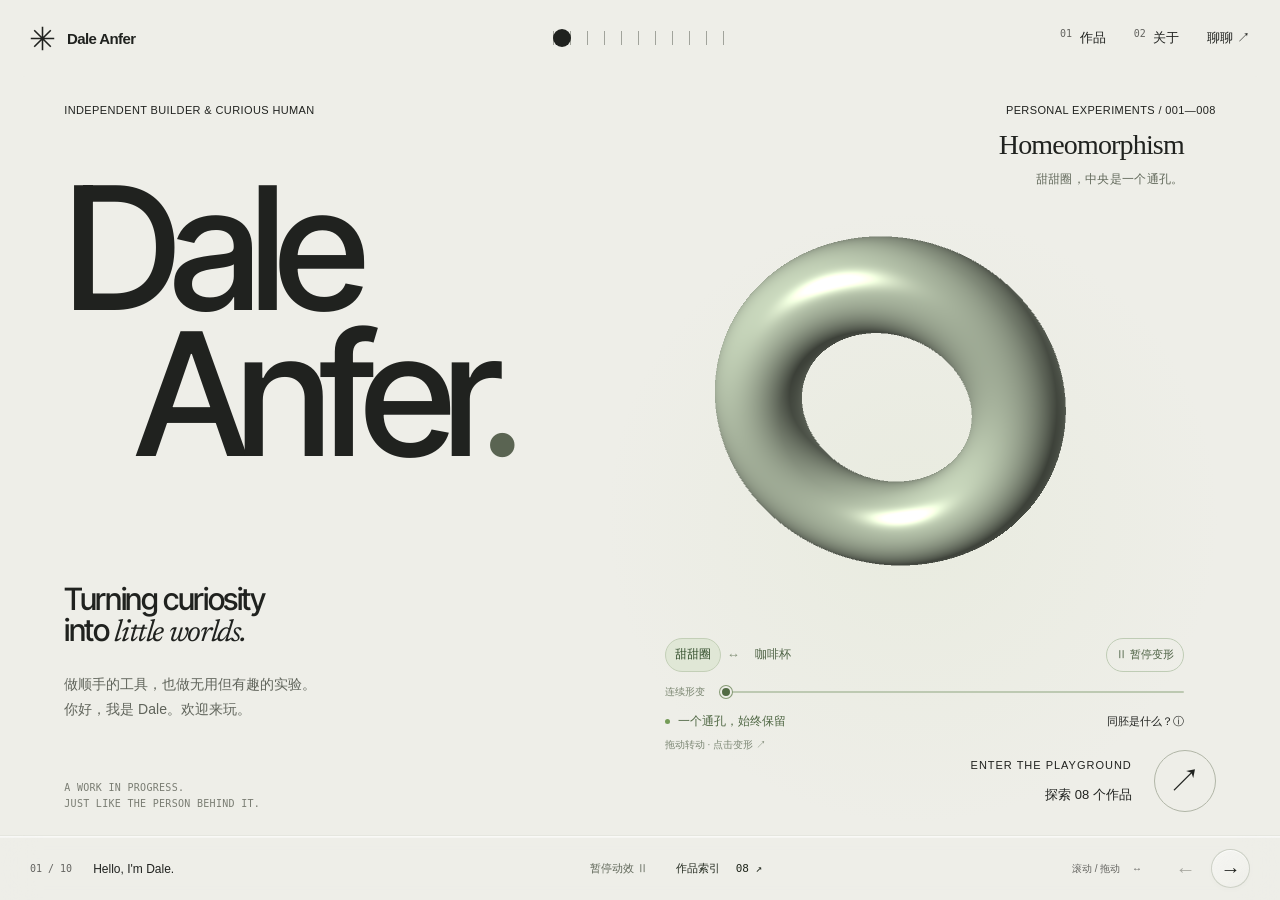
==== index.html @ f5647edd "Animate four suspended sheets with pinned local paper bending while keeping the architecture still" ====
<!doctype html>
<html lang="zh-CN">
<head>
  <meta charset="utf-8">
  <meta name="viewport" content="width=device-width,initial-scale=1">
  <meta name="theme-color" content="#eaeae8">
  <meta name="description" content="Dale Anfer 的个人实验场。体验 SlideFetch、Soda Lab、FaceDrop 和近场 Nearstage，也看看正在构建的阅读工具。">
  <title>Dale Anfer — An independent playground.</title>
  <script data-poster-priority>{const posters={"products":{"href":"assets/art/slidefetch-art-1280-v1.webp","mobile":"assets/art/slidefetch-art-640-v1.webp","srcset":"assets/art/slidefetch-art-640-v1.webp 640w, assets/art/slidefetch-art-1280-v1.webp 1280w"},"soda":{"href":"assets/art/soda-art-1280-v1.webp","mobile":"assets/art/soda-art-640-v1.webp","srcset":"assets/art/soda-art-640-v1.webp 640w, assets/art/soda-art-1280-v1.webp 1280w"},"facedrop":{"href":"assets/art/facedrop-art-1280-v1.webp","mobile":"assets/art/facedrop-art-640-v1.webp","srcset":"assets/art/facedrop-art-640-v1.webp 640w, assets/art/facedrop-art-1280-v1.webp 1280w"},"nearstage":{"href":"assets/art/nearstage-art-1280-v1.webp","mobile":"assets/art/nearstage-art-640-v1.webp","srcset":"assets/art/nearstage-art-640-v1.webp 640w, assets/art/nearstage-art-1280-v1.webp 1280w"},"rubik":{"href":"assets/art/rubik-art-1280-v1.webp","mobile":"assets/art/rubik-art-640-v1.webp","srcset":"assets/art/rubik-art-640-v1.webp 640w, assets/art/rubik-art-1280-v1.webp 1280w"},"quant":{"href":"assets/art/quant-art-1280-v1.webp","mobile":"assets/art/quant-art-640-v1.webp","srcset":"assets/art/quant-art-640-v1.webp 640w, assets/art/quant-art-1280-v1.webp 1280w"},"film":{"href":"assets/art/film-art-1280-v1.webp","mobile":"assets/art/film-art-640-v1.webp","srcset":"assets/art/film-art-640-v1.webp 640w, assets/art/film-art-1280-v1.webp 1280w"},"margin":{"href":"assets/art/margin-art-1280-v1.webp","mobile":"assets/art/margin-art-640-v1.webp","srcset":"assets/art/margin-art-640-v1.webp 640w, assets/art/margin-art-1280-v1.webp 1280w"}};const selected=posters[location.hash.slice(1)];if(selected){const small=matchMedia("(max-width:800px)").matches;const link=document.createElement("link");link.rel="preload";link.as="image";link.href=small?selected.mobile:selected.href;if(!small&&selected.srcset){link.imageSrcset=selected.srcset;link.imageSizes="calc(100vw - 100px)";}link.fetchPriority="high";document.head.append(link);}}</script>
  <link rel="icon" type="image/svg+xml" href="assets/exhibit-mark.svg">
  <link rel="preload" href="assets/inter-tight-medium-ui.woff2" as="font" type="font/woff2" crossorigin>
  <style data-site-styles>@font-face{font-family:Inter Tight;font-style:normal;font-weight:500;font-display:swap;src:url(assets/inter-tight-medium-ui.woff2)format(woff2)}:root{--buncss-light:initial;--buncss-dark: ;color-scheme:light;--canvas:#e8e8e6;--ink:#151515;--muted:#646460;--yellow:#faff00;--line:#d1d1ce;--font:Arial,Helvetica,"Microsoft YaHei",sans-serif}*,*:before,*:after{box-sizing:border-box}html{scroll-behavior:smooth}body{color:var(--ink);background:var(--canvas);font-family:var(--font);-webkit-font-smoothing:antialiased;margin:0}button,input,select,textarea{font:inherit}button,summary,select{cursor:pointer}button,a,input,textarea,select{-webkit-tap-highlight-color:transparent}button,a{color:inherit}a{text-decoration:none;text-underline-offset:5px}button{border-radius:0}button:disabled{cursor:default}img,svg{display:block;max-width:100%}[hidden]{display:none!important}::selection{color:var(--ink);background:var(--yellow)}:focus-visible{outline:2px solid #6658bb;outline-offset:5px}.sr-only{position:absolute;overflow:hidden;clip-path:inset(50%);white-space:nowrap;width:1px;height:1px;margin:-1px;padding:0}.skip-link{position:fixed;z-index:20;background:var(--yellow);padding:14px;top:-80px;left:20px}.skip-link:focus{top:15px}.exhibit-header{display:grid;grid-template-columns:1fr auto 1fr;align-items: center;gap:30px;height:92px;padding-inline-start:35px;padding-inline-end:35px}.exhibit-identity{display:inline-flex;letter-spacing:-.045em;align-items: center;gap:12px;font-size:15px;font-weight:600}.exhibit-identity svg{transition:transform .25s}.exhibit-identity:hover svg{transform:rotate(45deg)}.header-note{color:var(--muted);margin-left:auto;margin-right:80px;font-size:10px;line-height:1.45}.exhibit-header nav{display:flex;justify-self:end;align-items: center;gap:31px;font-size:11px}.exhibit-header nav a{padding-block-start:10px;padding-block-end:10px}.exhibit-header nav a:hover,.exhibit-header nav a[aria-current]{text-decoration:underline}.exhibit-header nav a>span{color:var(--muted);vertical-align:super;margin-right:4px;font:8px ui-monospace,Consolas,monospace}.gallery{position:relative;display:flex;overflow-x:auto;overflow-y:hidden;scroll-snap-type:none;scrollbar-width:none;overscroll-behavior-x:contain;outline-offset:-5px;align-items:stretch;gap:36px;height:calc(100svh - 164px);min-height:570px;padding:16px 7vw 22px}.gallery::-webkit-scrollbar{display:none}.gallery:not([data-ready=true]){scrollbar-width:thin}.gallery:not([data-ready=true])::-webkit-scrollbar{display:block;height:4px}.gallery::-webkit-scrollbar-thumb{background:#a3a39e}.gallery.is-dragging{cursor:grabbing;scroll-snap-type:none;user-select:none}.exhibit-panel{position:relative;display:grid;grid-template-rows:auto minmax(0,1fr)auto;overflow:hidden;scroll-snap-align:center;flex:0 0 min(78vw,1120px);gap:20px;padding:28px 38px 33px}.panel-index{position:relative;z-index:2;display:flex;letter-spacing:.075em;justify-content:space-between;align-items: center;gap:25px;font-size:9px;line-height:1.5}.panel-index>span:last-child{text-align:right}.cover-panel{display:flex;background:#fff;flex-direction:column;flex-basis:86vw;justify-content:space-between;padding:30px 50px 34px}.cover-orb{position:absolute;aspect-ratio:1;background:var(--yellow);transform:translate(var(--orb-x,0px),calc(-50% + var(--orb-y,0px)))scale(var(--orb-scale,1));pointer-events:none;border-radius:50%;width:min(60vw,100svh - 155px);min-width:420px;transition:transform .55s cubic-bezier(.2,.8,.2,1);top:50%;right:-2%}.orb-crosshair{position:absolute;opacity:.7;width:22px;height:22px;top:50%;left:50%}.orb-crosshair:before,.orb-crosshair:after{content:"";position:absolute;background:#171717}.orb-crosshair:before{width:22px;height:1px;top:10px;left:0}.orb-crosshair:after{width:1px;height:22px;top:0;left:10px}.cover-panel h1{position:relative;z-index:1;font-family:"Inter Tight",var(--font);letter-spacing:-.057em;width:100%;margin:19px 0;font-size:clamp(64px,min(7.35vw,25svh - 92.5px),118px);font-weight:500;line-height:.99}.cover-panel h1>span{display:block}.cover-panel h1>span:nth-child(2),.cover-panel h1>span:nth-child(4){padding-left:4.2vw}.cover-panel h1>span:nth-child(3){padding-left:8.4vw}.cover-panel h1 a{text-decoration:none}.cover-panel h1 a:hover{text-decoration:underline;text-decoration-thickness:.035em;text-underline-offset:.09em}.cover-bottom{position:relative;z-index:2;display:flex;justify-content:space-between;align-items: end;gap:30px}.cover-bottom>p{margin:0;font-size:12px;line-height:1.8}.cover-explore{display:inline-flex;text-align:left;background:0 0;border:0;align-items: center;gap:29px;padding:8px 0;font-size:12px}.cover-explore>span:last-child{transition:transform .2s;font-size:41px;font-weight:400}.cover-explore:hover>span:last-child{transform:translate(4px,-4px)}.cover-explore .cover-explore-label{letter-spacing:.09em;font-size:8px;line-height:1.9}.cover-explore-label b{letter-spacing:0;font-size:10px;font-weight:400}.orb-caption{position:absolute;z-index:2;letter-spacing:.1em;font-size:7px;line-height:1.6;bottom:122px;right:7%}.live-work-panel{gap:22px}.slidefetch-panel{color:#183249;background:#d8e5f3}.soda-panel{color:#203b43;background:#c9dfe2}.facedrop-panel{color:#2d361b;background:#e1e9bf}.nijo-panel{color:#334334;background:#dce1d5}.hogwarts-panel{color:#ece9de;background:#263c38}.work-status{display:inline-flex;align-items: center;gap:7px}.work-status:before{content:"";background:currentColor;border-radius:50%;width:4px;height:4px}.work-preview{display:grid;grid-template-rows:26px minmax(0,1fr);overflow:hidden;background:#fff;border:1px solid #23334026;place-self: center;width:94%;height:min(43svh,430px);min-height:0;max-height:100%;transition:transform .3s,box-shadow .3s;transform:rotate(-.7deg);box-shadow:0 18px 40px #15262d18}.work-preview:hover{transform:translateY(-4px)rotate(0);box-shadow:0 25px 50px #15262d24}.work-preview:focus-visible{transform:translateY(-4px)rotate(0);box-shadow:0 25px 50px #15262d24}.work-preview img{display:block;object-fit:cover;object-position:center;width:100%;height:100%;min-height:0}.preview-chrome{display:flex;color:#647077;background:#f8f9f7;border-bottom:1px solid #dfe3e4;align-items: center;gap:11px;padding-inline-start:13px;padding-inline-end:13px;font:7px ui-monospace,Consolas,monospace}.preview-chrome>i{background:#b9c1c3;border-radius:50%;width:4px;height:4px;margin-right:10px;box-shadow:7px 0 #b9c1c3,14px 0 #b9c1c3}.preview-chrome>span:last-child{margin-left:auto;font-size:13px}.slidefetch-panel .work-preview img{object-position:top}.soda-panel .work-preview{background:#050b11;transform:rotate(.8deg)}.facedrop-panel .work-preview{background:#0c0d14;transform:rotate(-1deg)}.nijo-panel .work-preview,.hogwarts-panel .work-preview{width:100%;transform:none}.hogwarts-panel .preview-chrome{color:#c6c9bb;background:#1c2c28;border-color:#50635a}.hogwarts-panel .panel-link{color:#e8d5a3}.soda-panel .work-preview:hover,.facedrop-panel .work-preview:hover{transform:translateY(-4px)}.work-kicker{display:block;letter-spacing:.1em;opacity:.75;margin-bottom:13px;font-size:7px}.live-work-panel .product-panel-bottom h2>span{font:10px/1.5 var(--font);letter-spacing:0;vertical-align:middle;margin:10px 0 0 15px}.margin-panel{background:#f2f0e7}.product-panel-bottom{position:relative;z-index:1;display:flex;justify-content:space-between;align-items: end;gap:30px}.product-panel-bottom h2{font-family:"Inter Tight",var(--font);letter-spacing:-.06em;margin:0;font-size:clamp(45px,4.5vw,72px);font-weight:500;line-height:.93}.product-panel-bottom h2>span{display:inline-block;vertical-align:top;margin:0 0 0 8px;font-size:15px}.product-panel-bottom p{margin:14px 0 0;font-size:12px;line-height:1.8}.panel-link{display:inline-flex;white-space:nowrap;background:0 0;border:0;border-bottom:1px solid;justify-content:space-between;align-items: center;gap:24px;padding:11px 0;font-size:11px}.panel-link>span{font-size:24px;line-height:.7}.panel-link:hover>span{transform:translate(2px,-2px)}.reader-concept{background:#fffefa;border:1px solid #c8c8ba;border-radius:2px;place-self: center;width:91%;max-height:100%;transform:rotate(-1.3deg);box-shadow:0 15px 32px #77745d12}.reader-top{display:flex;color:#737269;border-bottom:1px solid #e5e3d8;align-items: center;gap:14px;padding:11px 19px;font-size:8px}.reader-logo{color:#343c2c;letter-spacing:-.1em;font:25px/1 Georgia,serif}.concept-label{opacity:.8;margin-left:auto;font-size:8px}.reader-pages{display:grid;grid-template-columns:1.5fr 1fr}.reader-paper{border-right:1px solid #e5e3d8;min-width:0;padding:clamp(18px,2.1vw,34px)}.reader-chapter{color:#828275;letter-spacing:.1em;font-size:7px}.reader-paper h3{color:#3c4134;letter-spacing:-.04em;margin:19px 0;font-family:Georgia,SimSun,serif;font-size:clamp(22px,2.7vw,39px);font-weight:400;line-height:1.35}.reader-paper p{max-width:300px;margin:0;font-size:12px;line-height:2}.reader-paper mark{color:inherit;background:0 0;transition:background .3s}.is-highlighted .reader-paper mark{background:#f0e876}.paper-lines{display:grid;gap:7px;max-width:270px;margin-top:14px}.paper-lines i{background:#e7e5da;height:1px}.paper-lines i:last-child{width:73%}.annotation-button{display:flex;color:#585f46;background:0 0;border:0;align-items: center;gap:20px;margin-top:15px;padding:7px 0 0;font-size:9px}.annotation-button span{font-size:15px}.reader-annotation{display:flex;color:#71754f;flex-direction:column;justify-content:center;align-items: start;padding:25px}.annotation-number{font:14px Georgia,serif}.reader-annotation p{letter-spacing:-.05em;margin:20px 0;font-size:clamp(16px,1.9vw,24px);line-height:1.6}.reader-annotation strong{color:#35412d;font-weight:400}.annotation-line{background:#a8b087;width:40px;height:1px;margin-bottom:15px;transition:width .25s}.is-highlighted .annotation-line{width:90px}.annotation-source{letter-spacing:.08em;font-size:6px}.portfolio-panel{background:#b7c4ee}.portfolio-concept{--demo-accent:#8da9f4;position:relative;place-self: center;width:78%;max-height:100%;padding-top:25px}.portfolio-toolbar{position:absolute;z-index:2;display:flex;color:#36425e;letter-spacing:.1em;justify-content:space-between;align-items: center;gap:15px;font-size:7px;top:0;left:0;right:0}.theme-choices{display:flex;align-items: center;gap:8px;padding-bottom:4px}.theme-swatch{outline-offset:3px;border:1px solid #0003;border-radius:50%;width:15px;height:15px;padding:0}.theme-swatch[aria-pressed=true]{outline:1px solid #29334b}.blue-swatch{background:#7f9aff}.coral-swatch{background:#ee947d}.yellow-swatch{background:#eff56b}.portfolio-sheet{position:relative;overflow:hidden;background:#fafaf7;min-height:290px;padding:24px 30px;transform:rotate(2deg);box-shadow:0 22px 45px #354d8930}.portfolio-sheet-top{position:relative;z-index:2;display:flex;justify-content:space-between;gap:20px;font-size:8px}.portfolio-sheet-top>span:last-child{font-size:18px}.portfolio-sheet h3{position:relative;z-index:1;font-family:"Inter Tight",var(--font);letter-spacing:-.055em;margin:51px 0 24px;font-size:clamp(40px,4.7vw,69px);font-weight:500;line-height:.95}.portfolio-sheet-caption{position:relative;z-index:1;letter-spacing:.13em;font-size:6px}.portfolio-shape{position:absolute;display:grid;grid-template-columns:1fr 1fr;width:62%;height:100%;top:0;right:-14%;transform:rotate(-12deg)}.portfolio-shape span{background:var(--demo-accent);transition:background .25s}.portfolio-shape span:first-child{border-radius:50% 50% 0}.portfolio-shape span:nth-child(2){border-radius:50% 50% 50% 0}.portfolio-shape span:nth-child(3){border-radius:50% 0 50% 50%}.portfolio-shape span:nth-child(4){border-radius:0 50% 50%}.portfolio-demo-caption{display:flex;color:#36425e;justify-content:space-between;margin:17px 0 0;font-size:9px}.frame-panel{color:#f5f5ef;background:#1c1e20}.frame-panel .panel-index{color:#c6c7c3}.frame-concept{place-self: center;width:89%}.frame-screen{position:relative;overflow:hidden;background:#434993;border-radius:3px;height:clamp(180px,25svh,320px)}.frame-geometry{position:absolute;overflow:hidden;inset:0}.frame-geometry div{position:absolute;aspect-ratio:1;transform:translateX(var(--frame-shift,0%));background:#effb7b;border-radius:50%;width:65%;transition:transform .12s linear;top:-36%;left:6%}.frame-geometry span{position:absolute;aspect-ratio:1;border:40px solid #98b9f0;border-radius:50%;width:45%;top:30%;right:4%}.frame-geometry i{position:absolute;background:#c9d4fb;width:100%;height:2px;top:57%;left:0;transform:rotate(-25deg)}.frame-screen-label{position:absolute;color:#fff;letter-spacing:.1em;text-shadow:0 1px 4px #222;font-size:7px;bottom:17px;left:18px}.frame-count{position:absolute;color:#fff;background:#161a27;padding:4px 6px;font:10px ui-monospace,Consolas,monospace;bottom:14px;right:16px}.frame-screen .concept-label{position:absolute;color:#fff;background:#161a27;padding:3px 5px;top:13px;right:16px}.frame-timeline{position:relative;margin-top:12px}.frame-thumbnails{display:grid;grid-template-columns:repeat(8,1fr);background:#333637;border-radius:3px;gap:3px;height:38px;padding:4px}.frame-thumbnails i{background:linear-gradient(135deg,#9aa6d6,#5e6497)}.frame-thumbnails i:nth-child(3n){background:linear-gradient(135deg,#d5e4a0,#717c50)}.frame-thumbnails i:nth-child(2n){background:linear-gradient(135deg,#e1a08a,#967066)}.frame-scrubber{position:absolute;display:flex;align-items: center;inset:-5px 3px}.frame-scrubber input{appearance:none;-webkit-appearance:none;cursor:ew-resize;background:0 0;width:100%;height:52px;margin:0}.frame-scrubber input::-webkit-slider-thumb{background:var(--yellow);appearance:none;-webkit-appearance:none;border:1px solid #eee;border-radius:0;width:4px;height:48px}.frame-scrubber input::-moz-range-thumb{background:var(--yellow);border:1px solid #eee;border-radius:0;width:3px;height:48px}.frame-evidence{display:flex;align-items: center;gap:16px;margin-top:16px}.frame-evidence>span:first-child{color:#c4ce9c;white-space:nowrap;font-size:8px}.frame-evidence b{font-weight:400}.frame-evidence p{color:#dadcda;margin:0;font-size:10px;line-height:1.7}.frame-evidence .frame-hint{color:#a7aca6;white-space:nowrap;margin-left:auto;font-size:8px}.notes-panel{background:var(--yellow);flex-basis:min(74vw,1030px);gap:18px}.notes-panel>h2{font-family:"Inter Tight",var(--font);letter-spacing:-.06em;align-self: center;margin:0;font-size:clamp(60px,7.5vw,110px);font-weight:500;line-height:.9}.notes-panel>h2>span{margin-left:40px;font-size:.8em}.exhibit-notes{border-top:1px solid #17171766}.exhibit-notes>a{display:grid;grid-template-columns:28px 1fr 22px;border-bottom:1px solid #17171744;align-items: center;gap:20px;padding-block-start:17px;padding-block-end:17px}.exhibit-notes>a>span{font:9px ui-monospace,Consolas,monospace}.exhibit-notes h3{margin:0;font-size:13px;font-weight:400;line-height:1.7}.exhibit-notes p{color:#47491f;margin:5px 0 0;font-size:9px}.exhibit-notes b{transition:transform .2s;font-size:22px;font-weight:400}.exhibit-notes a:hover b{transform:translate(3px,-3px)}.exhibit-notes a:hover h3{text-decoration:underline;text-underline-offset:4px}.about-panel{color:#f3f3ef;background:#141414;flex-basis:min(78vw,1100px)}.about-panel .panel-index{color:#b9b9b4}.about-panel h2{font-family:"Inter Tight",var(--font);letter-spacing:-.055em;align-self: center;margin:10px 0;font-size:clamp(58px,6.8vw,100px);font-weight:500;line-height:.96}.about-panel h2>span{color:var(--yellow)}.about-panel-bottom{display:grid;grid-template-columns:minmax(0,1fr)auto;align-items: end;gap:40px}.about-panel-bottom p{color:#c5c5c0;max-width:430px;margin:0;font-size:12px;line-height:1.9}.about-contact{display:flex;color:var(--yellow);letter-spacing:-.03em;align-items: center;gap:35px;font-size:22px}.about-contact>span{font-size:43px}.about-links{display:flex;color:#b9b9b4;flex-wrap:wrap;align-items: center;gap:21px;margin-top:5px;padding-top:6px;font-size:9px}.about-links>span:last-child{margin-left:auto}.about-links a:hover{color:var(--yellow)}.exhibit-controls{display:flex;justify-content:space-between;align-items: center;gap:35px;height:72px;padding-inline-start:35px;padding-inline-end:35px}.controls-caption{color:var(--muted);letter-spacing:.08em;font-size:7px}.gallery-position{display:flex;align-items: center;gap:21px;min-width:275px;font-size:10px}#gallery-count{color:var(--muted);min-width:42px;font:9px ui-monospace,Consolas,monospace}.gallery-map{width:min(16vw,220px)}.gallery-map input{display:block;appearance:none;-webkit-appearance:none;cursor:pointer;background:repeating-linear-gradient(90deg,#9b9b94 0 1px,#0000 1px 8px);width:100%;height:17px;margin:0}.gallery-map input::-webkit-slider-thumb{appearance:none;-webkit-appearance:none;background:var(--canvas);border:1px solid #111;border-radius:0;width:22px;height:21px}.gallery-map input::-moz-range-thumb{background:var(--canvas);border:1px solid #111;border-radius:0;width:20px;height:19px}.gallery-actions{display:flex;align-items: center;gap:6px}.gallery-hint{color:var(--muted);margin-right:27px;font-size:9px}.gallery-hint span{margin-left:9px}.gallery-actions button{background:0 0;border:1px solid #0000;width:35px;height:35px;padding:0;font-size:21px;line-height:1}.gallery-actions button:hover:not(:disabled){background:#f5f5f0;border-color:#c8c8c1}.gallery-actions button:disabled{color:#a7a7a0}.no-script-note{padding:0 32px 20px;font-size:12px}dialog{color:var(--ink);background:#f5f5f0;border:0;width:min(540px,100% - 36px);max-height:calc(100dvh - 40px);padding:45px 36px 34px;box-shadow:0 30px 100px #0002}dialog::backdrop{backdrop-filter:blur(5px);background:#25252570}.dialog-close,.contact-close{position:absolute;color:#555;background:0 0;border:0;width:35px;height:35px;font-size:25px;top:11px;right:13px}.dialog-eyebrow{letter-spacing:.12em;font-size:9px}dialog h2{letter-spacing:-.065em;overflow-wrap:anywhere;margin:22px 0 15px;font-size:44px;font-weight:500}.dialog-tagline{margin:0 0 20px;font-size:15px;line-height:1.7}#dialog-description{color:#62625c;font-size:13px;line-height:1.9}.dialog-note{display:flex;border-top:1px solid #d5d5cc;align-items:baseline;gap:15px;margin-block-start:22px;margin-block-end:22px;padding-top:15px}.dialog-note p{color:#62625c;margin:0;font-size:12px;line-height:1.8}.solid-button{display:inline-flex;color:var(--ink);background:var(--yellow);border:1px solid #d2d72b;justify-content:center;align-items: center;gap:20px;min-height:43px;padding:11px 17px;font-size:12px;line-height:1.5}.solid-button:hover{background:#e7ec16}#contact details>summary{letter-spacing:-.055em;list-style:none;cursor:default;pointer-events:none;margin:0 0 25px;font-size:45px}#contact details>summary::-webkit-details-marker{display:none}#contact-help{color:#63635d;margin:0 0 25px;font-size:12px;line-height:1.8}#contact-form{display:grid;gap:20px}#contact-form label{display:grid;gap:9px;font-size:12px}.field-row{display:grid;grid-template-columns:1fr 1fr;gap:18px}#contact input,#contact select,#contact textarea{color:var(--ink);background:#fefefb;border:1px solid #cdcdc4;border-radius:0;width:100%;min-height:43px;padding:10px 12px}#contact textarea{resize:vertical;line-height:1.8}.form-actions{display:grid;justify-items:start;gap:12px}#form-status{color:#555b38;margin:0;font-size:11px;line-height:1.8}.form-footnote{color:#63635d;font-size:10px;line-height:1.8}@media (min-width:1600px){.gallery{padding-inline-start:8vw;padding-inline-end:8vw}.cover-panel{flex-basis:82vw;padding-inline-start:55px;padding-inline-end:55px}}@media (max-width:1100px){.header-note{margin-right:30px}.gallery{gap:22px}.exhibit-panel{padding:24px 28px 28px}.cover-panel{padding:27px 36px}.cover-panel h1{font-size:clamp(64px,min(7.45vw,25svh - 92.5px),100px)}.portfolio-concept{width:86%}.portfolio-sheet{min-height:245px;padding:21px}.portfolio-sheet h3{margin-top:40px}.gallery-position{gap:15px;min-width:215px}.reader-concept{width:95%}.reader-paper{padding:21px}.reader-annotation{padding:20px}.frame-concept{width:95%}.frame-evidence .frame-hint{display:none}}@media (max-width:800px){html{scroll-padding-top:20px}.exhibit-header{display:flex;justify-content:space-between;gap:20px;height:79px;padding-inline-start:20px;padding-inline-end:20px}.header-note{display:none}.exhibit-header nav{gap:22px}.exhibit-header nav a>span{display:none}.gallery{display:block;overflow:visible;scroll-snap-type:none;height:auto;min-height:0;padding:0 16px 88px}.exhibit-panel{gap:25px;width:100%;min-height:620px;margin-bottom:16px;padding:25px 28px 29px;scroll-margin-top:15px}.cover-panel{height:calc(100svh - 160px);min-height:550px;max-height:830px}.cover-panel h1{font-size:clamp(42px,8.5vw,75px);line-height:1.03}.cover-panel h1>span:nth-child(2),.cover-panel h1>span:nth-child(4){padding-left:2vw}.cover-panel h1>span:nth-child(3){padding-left:4vw}.cover-orb{width:84vw;min-width:0;right:-20%}.cover-bottom{flex-direction:column;align-items: start;gap:20px}.cover-bottom>p,.cover-explore{font-size:12px}.orb-caption{font-size:7px;bottom:160px;right:25px}.panel-index{gap:15px;font-size:8px}.reader-concept{max-width:600px}.reader-paper h3{font-size:32px}.reader-paper p{font-size:12px}.reader-annotation p{font-size:22px}.product-panel-bottom h2{font-size:52px}.product-panel-bottom p{font-size:12px}.portfolio-concept{width:83%;max-width:550px}.portfolio-sheet h3{font-size:60px}.portfolio-sheet{min-height:270px}.frame-concept{max-width:600px}.live-work-panel{min-height:670px}.work-preview{aspect-ratio:1.55;width:100%;height:auto;max-height:none}.work-preview img{object-fit:cover}.live-work-panel .work-kicker{font-size:6px}.frame-screen{height:245px}.notes-panel{min-height:690px}.notes-panel>h2{margin-block-start:10px;margin-block-end:18px;font-size:81px}.about-panel h2{font-size:clamp(51px,8vw,76px)}.exhibit-controls{position:fixed;z-index:5;backdrop-filter:blur(12px);background:#eaeae8ed;border-top:1px solid #d0d0c9;gap:20px;height:65px;padding-inline-start:20px;padding-inline-end:20px;bottom:0;left:0;right:0}.gallery-position{flex:1;gap:12px;min-width:0}.gallery-map,.controls-caption,.gallery-hint{display:none}}@media (max-width:480px){.exhibit-header{padding-inline-start:17px;padding-inline-end:17px}.exhibit-identity{white-space:nowrap;gap:8px;font-size:13px}.exhibit-identity svg{width:20px;height:20px}.exhibit-header nav{gap:18px;font-size:10px}.exhibit-header nav a:last-child{display:none}.exhibit-panel{padding:23px 23px 27px}.cover-panel h1{letter-spacing:-.06em;font-size:clamp(35px,9.25vw,47px)}.cover-panel h1>span:nth-child(2),.cover-panel h1>span:nth-child(3),.cover-panel h1>span:nth-child(4){padding-left:0}.cover-panel{min-height:550px}.cover-orb{width:98vw;top:47%;right:-25%}.cover-panel .panel-index>span:last-child{display:none}.cover-bottom>p{font-size:11px}.orb-caption{font-size:6px;bottom:172px;right:22px}.cover-explore{gap:19px;font-size:11px}.margin-panel{min-height:640px}.reader-pages{grid-template-columns:1.5fr 1fr}.reader-top{gap:8px;padding:10px 12px;font-size:6px}.reader-top .concept-label{font-size:6px}.reader-paper{padding:18px 14px}.reader-chapter{font-size:5px}.reader-paper h3{margin-block-start:17px;margin-block-end:17px;font-size:25px}.reader-paper p{font-size:10px;line-height:1.9}.reader-annotation{padding:14px 10px}.reader-annotation p{font-size:16px}.annotation-source{font-size:5px}.annotation-button{gap:7px;font-size:8px}.product-panel-bottom{flex-direction:column;align-items: start;gap:20px}.product-panel-bottom h2{font-size:48px}.live-work-panel{min-height:620px}.live-work-panel .product-panel-bottom h2{font-size:clamp(35px,11vw,48px)}.live-work-panel .product-panel-bottom h2>span{margin-left:10px;font-size:9px}.work-preview{grid-template-rows:22px minmax(0,1fr)}.preview-chrome{padding-inline-start:10px;padding-inline-end:10px;font-size:6px}.product-panel-bottom p{margin-top:12px;font-size:11px}.panel-link{gap:23px;padding-block-start:7px;padding-block-end:7px;font-size:10px}.portfolio-panel{min-height:690px}.portfolio-concept{width:95%}.portfolio-sheet{min-height:235px;padding:18px}.portfolio-sheet h3{margin-top:43px;font-size:47px}.portfolio-sheet-top{font-size:7px}.portfolio-demo-caption{font-size:8px}.frame-panel{min-height:660px}.frame-concept{width:100%}.frame-screen{height:210px}.frame-geometry span{border-width:25px}.frame-screen-label{font-size:6px;left:12px}.frame-evidence{align-items:baseline;gap:10px}.frame-evidence p{font-size:9px}.notes-panel{min-height:680px}.notes-panel>h2{font-size:65px}.notes-panel>h2>span{margin-left:20px}.exhibit-notes>a{grid-template-columns:20px 1fr 17px;gap:11px;padding-block-start:19px;padding-block-end:19px}.exhibit-notes h3{font-size:12px}.exhibit-notes p{font-size:8px}.about-panel{min-height:730px}.about-panel h2{font-size:51px}.about-panel-bottom{grid-template-columns:1fr;gap:25px}.about-panel-bottom p{font-size:11px}.about-contact{font-size:21px}.about-contact>span{font-size:32px}dialog{padding:45px 25px 30px}dialog h2{font-size:38px}.field-row{grid-template-columns:1fr;gap:18px}}@media (prefers-reduced-motion:reduce){html{scroll-behavior:auto}*,*:before,*:after{animation:none!important;transition:none!important}}

@font-face{font-family:Newsreader;font-style:italic;font-weight:400;font-display:swap;src:url(assets/newsreader-italic-ui.woff2)format(woff2)}:root{--canvas:#eeeee8;--ink:#20221f;--yellow:#e8ff57}body.exhibit-home{background:var(--canvas)}.exhibit-header{height:76px;padding-inline-start:30px;padding-inline-end:30px}.exhibit-identity{letter-spacing:-.04em}.exhibit-header nav{gap:28px}.gallery-map{width:174px}.gallery-map input{background:repeating-linear-gradient(90deg,#a1a39b 0 1px,#0000 1px 17px);height:14px}.gallery-map input::-webkit-slider-thumb{background:var(--ink);border:0;border-radius:50%;width:18px;height:18px}.gallery-map input::-moz-range-thumb{background:var(--ink);border:0;border-radius:50%;width:18px;height:18px}.gallery{gap:22px;height:calc(100svh - 140px);min-height:580px;padding:0 22px}.exhibit-panel{border-radius:3px;flex-basis:calc(100vw - 100px);padding:32px 44px 38px}.gallery.is-dragging *{cursor:grabbing!important}.panel-index{letter-spacing:.055em;font-size:9px}.cover-panel{position:relative;display:block;background:var(--canvas);flex-basis:calc(100vw - 44px);padding:26px 3.3vw}.cover-panel>.panel-index{z-index:5}.hero-halo{position:absolute;z-index:0;aspect-ratio:1;background:radial-gradient(circle,#e8ff5745,#0000 69%);border-radius:50%;width:min(52vw,750px);top:10%;right:0}.cover-panel h1.hero-name{position:absolute;z-index:2;letter-spacing:-.085em;width:auto;margin:0;font-size:clamp(110px,min(15.4vw,25svh),235px);font-weight:500;line-height:.82;top:11%;left:3.3vw}.cover-panel h1.hero-name>span{display:block;padding:0}.cover-panel h1.hero-name>span:nth-child(2){padding-left:7vw}.hero-period{color:#5a6452}.sculpture-trigger{position:absolute;z-index:3;cursor:grab;touch-action:pan-y;background:0 0;border:0;width:64%;height:85%;margin:0;padding:0;top:3%;right:1%}.sculpture-trigger:active{cursor:grabbing}.sculpture-trigger:focus-visible{outline-offset:-20px;border-radius:50%}#kinetic-sculpture{display:block;opacity:0;width:100%;height:100%}.sculpture-still{position:absolute;object-fit:contain;pointer-events:none;width:100%;height:100%;inset:0}.sculpture-still~.sculpture-fallback{display:none}.is-rendered .sculpture-still{opacity:0;transition:opacity .9s}.is-rendered #kinetic-sculpture{opacity:1;transition:opacity .9s}.sculpture-fallback{position:absolute;border:64px solid #777f7c;border-radius:46%;inset:17% 21%;transform:rotate(-30deg);box-shadow:inset 10px 4px 16px #111b,9px 10px 7px #fff,inset -14px -12px 18px #fff}.is-rendered .sculpture-fallback{display:none}.sculpture-trigger.is-webgl:after{content:"";position:absolute;z-index:-1;filter:blur(17px);background:#26302225;border-radius:50%;height:5%;bottom:8%;left:26%;right:22%}.sculpture-caption{position:absolute;z-index:4;display:grid;text-align:right;letter-spacing:.02em;pointer-events:none;gap:8px;font:8px ui-monospace,Consolas,monospace;bottom:15%;right:7%}.sculpture-caption>span:nth-child(2){color:#62665d;font:10px var(--font)}.paradox-note{position:relative;pointer-events:auto;font:10px/1.7 var(--font)}.paradox-note summary{cursor:pointer;list-style:none;min-height:44px;padding:7px 0}.paradox-note summary::-webkit-details-marker{display:none}.paradox-note p{position:absolute;z-index:10;color:#48513f;text-align:left;background:#f8f8f0f5;border:1px solid #cbd1bf;border-radius:8px;width:min(320px,100vw - 65px);margin:0;padding:17px 19px;bottom:32px;right:0;box-shadow:0 12px 35px #303d2914}.paradox-note a{text-decoration:underline}.hero-introduction{position:absolute;z-index:4;pointer-events:none;bottom:14%;left:3.3vw}.hero-introduction>p{font-family:"Inter Tight",var(--font);letter-spacing:-.045em;margin:0 0 18px;font-size:clamp(24px,2.4vw,36px);line-height:1.02}.hero-introduction em{font-family:Newsreader,Georgia,serif;font-weight:400}.hero-introduction>span{color:#60645b;font-size:11px;line-height:1.9}.cover-bottom{position:absolute;z-index:5;align-items: end;bottom:24px;left:3.3vw;right:3.3vw}.hero-small-note{color:#7a7d73;letter-spacing:.03em;font:7px/1.7 ui-monospace,Consolas,monospace}.cover-explore{gap:22px;padding:0}.cover-explore-label{text-align:right}.cover-explore>span:last-child{display:grid;border:1px solid #b0b5a6;border-radius:50%;place-items: center;width:62px;height:62px;transition:background .25s,transform .25s;font-size:33px}.cover-explore:hover>span:last-child{background:var(--yellow);transform:rotate(45deg)}.cover-explore .cover-explore-label{font-size:8px}.cover-explore-label b{display:inline-block;margin-top:5px;font-size:10px}.live-work-panel{position:relative;isolation:isolate;display:flex;color:#f8f9f0;flex-direction:column;justify-content:space-between}.live-work-panel .panel-index{z-index:4;pointer-events:none}.live-work-panel .work-preview{position:absolute;z-index:0;display:block;box-shadow:none;background:0 0;border:0;border-radius:0;width:100%;height:100%;max-height:none;margin:0;transition:none;inset:0;transform:none}.live-work-panel .work-preview img{position:absolute;object-fit:cover;object-position:center;transform:scale(1.06)translate3d(calc(var(--panel-distance,0)*-28px),calc(var(--scene-y,0)*6px),0);width:100%;height:100%;min-height:0;inset:0}.live-work-panel .work-preview img[data-src]:not([src]){opacity:0}.live-work-panel .work-preview:after{content:"";position:absolute;z-index:1;pointer-events:none;background:linear-gradient(#0b21194d 0%,#0000 28%,#0b211900 43%,#0b2119e8 100%);inset:0}.live-work-panel .preview-chrome{position:absolute;z-index:3;display:block;color:inherit;opacity:.7;background:0 0;border:0;width:auto;padding:0;font-size:7px;top:64px;right:44px}.live-work-panel .preview-chrome i,.live-work-panel .preview-chrome>span:last-child{display:none}.live-work-panel .product-panel-bottom{z-index:3;pointer-events:none;transform:translate3d(calc(var(--panel-distance,0)*16px),0,0);width:100%;margin-top:auto}.live-work-panel .product-panel-bottom h2{letter-spacing:-.065em;font-size:clamp(65px,7.8vw,126px);line-height:.88}.live-work-panel .product-panel-bottom h2>span{color:inherit;opacity:.8;margin:16px 0 0 16px;font-size:11px}.live-work-panel .product-panel-bottom p{margin-top:20px;font-size:12px;line-height:1.85}.live-work-panel .work-kicker{opacity:.8;margin-bottom:19px;font-size:8px}.live-work-panel .panel-link{color:#25301c;background:var(--yellow);pointer-events:auto;border:0;border-radius:100px;gap:28px;min-height:58px;padding:16px 20px;transition:transform .22s,background .22s}.live-work-panel .panel-link:hover{background:#fff;transform:translateY(-3px)}.live-work-panel .panel-link>span{font-size:26px}.soda-panel{background:#173928}.soda-panel .work-preview img{object-position:50% 45%}.hogwarts-panel{background:#10251f}.hogwarts-panel .work-preview img{filter:saturate(.72)brightness(.86);object-position:50% 50%}.hogwarts-panel .work-preview:after{background:linear-gradient(#0b1a224a,#0000 30%,#091b1880 65%,#091b18f5)}.nijo-panel{color:#f6f8e9;background:#758765}.nijo-panel .work-preview img{filter:saturate(.72);object-position:50% 61%}.nijo-panel .work-preview:after{background:linear-gradient(#1c302f66,#0000 30%,#112b1d05 40%,#112b1df2 100%)}.nijo-panel .product-panel-bottom h2{letter-spacing:-.035em;font-family:Georgia,SimSun,serif}.slidefetch-panel{color:#142b45;background:#d6e2ee}.slidefetch-panel:before{content:"LEARN.";position:absolute;z-index:-1;color:#9ab3cd60;font:500 24vw/.9 "Inter Tight",var(--font);letter-spacing:-.08em;pointer-events:none;top:3%;left:2%}.slidefetch-panel .work-preview{overflow:visible;width:68%;height:69%;inset:11% 6% 20% 26%}.slidefetch-panel .work-preview img{z-index:2;object-position:top left;filter:drop-shadow(0 30px 30px #18375228);transform:perspective(1400px)rotateY(calc(-12deg + var(--scene-x,0)*5deg))rotateX(calc(5deg + var(--scene-y,0)*-3deg))rotateZ(-3deg)translateX(calc(var(--panel-distance,0)*-30px));border-radius:5px}.slidefetch-panel .work-preview:before,.slidefetch-panel .work-preview:after{content:"";position:absolute;z-index:0;background:#edf2f6;border:1px solid #94b0ca55;border-radius:5px;inset:0;transform:perspective(1400px)rotateY(-12deg)rotateX(5deg)rotate(-9deg)translate(-26px,8px)}.slidefetch-panel .work-preview:after{z-index:1;background:#f6f8fa;transform:perspective(1400px)rotateY(-12deg)rotateX(5deg)rotate(-6deg)translate(-12px,4px)}.slidefetch-panel .preview-chrome{color:#32516b;top:-34px;right:0}.slidefetch-panel .panel-link{color:#fff;background:#163a62}.slidefetch-panel .panel-link:hover{color:#163a62}.facedrop-panel{color:#f4f8f1;background:#0d1013}.facedrop-panel:before{content:"WHO?";position:absolute;z-index:-1;color:#a7cf3220;-webkit-text-stroke:1px #b4dd6728;font:500 32vw/1 "Inter Tight",var(--font);letter-spacing:-.07em;top:5%;left:0}.facedrop-panel .work-preview{overflow:visible;width:68%;height:66%;inset:12% 7% 22% 25%}.facedrop-panel .work-preview img{object-fit:cover;transform:perspective(1400px)rotateY(calc(-7deg + var(--scene-x,0)*4deg))rotateZ(3deg);border:1px solid #a6c55d33;border-radius:15px;box-shadow:0 35px 90px #0008}.facedrop-panel .work-preview:after{display:none}.facedrop-panel .preview-chrome{top:-28px;right:4%}[data-work-demo]{cursor:grab}.live-work-panel .work-film{position:absolute;object-fit:cover;pointer-events:none;opacity:0;width:100%;height:100%;inset:0;transform:scale(1.06)}.live-work-panel .has-film .work-film{opacity:1;transition:opacity 1.5s ease-in-out}.live-work-panel .has-film>img{opacity:1}.live-work-panel .has-film .work-film,.live-work-panel [data-work-demo]>img{transform:none}.slidefetch-panel .work-film{z-index:2;object-position:top left;filter:drop-shadow(0 30px 30px #18375228);border-radius:5px}.slidefetch-panel .has-film .work-film,.slidefetch-panel [data-work-demo]>img{transform:perspective(1400px)rotateY(-9deg)rotateX(4deg)rotate(-3deg)}.facedrop-panel .work-film{object-fit:contain;background:#06080d;border:1px solid #a6c55d33;border-radius:15px;box-shadow:0 35px 90px #0008}.facedrop-panel .has-film .work-film,.facedrop-panel [data-work-demo]>img{transform:perspective(1400px)rotateY(-5deg)rotate(3deg)}.soda-panel .work-film{object-position:50% 35%}.nearstage-panel{color:#352f27;background:#f6f1e6}.nearstage-panel .work-preview:after{background:linear-gradient(#f6f1e638 0%,#0000 24%,#f6f1e600 42%,#f6f1e6ed 100%)}.nearstage-panel .work-film,.nearstage-panel .work-preview img{object-position:50% 38%}.nearstage-panel .product-panel-bottom h2{letter-spacing:-.035em;font-family:Songti SC,STSong,Georgia,serif;font-weight:400}.nearstage-panel .panel-link{color:#fffaf1;background:#944f40}.nearstage-panel .panel-link:hover{background:#352f27}.quant-panel{color:#edf2ee;background:#12191f}.quant-panel:before{content:"RESEARCH.";position:absolute;z-index:-1;color:#426b7b23;font:500 20vw/.9 "Inter Tight",var(--font);letter-spacing:-.07em;top:5%;left:2%}.quant-panel .work-preview{width:69%;height:65%;inset:12% 6% 23% 25%}.quant-panel .work-preview img,.quant-panel .work-film{object-fit:contain;background:#1b1c1f;border:1px solid #b8ced22a;border-radius:8px;box-shadow:0 20px 60px #0005}.quant-panel .work-preview:after{display:none}.rubik-panel{color:#f0e7d6;background:#0f1719}.rubik-panel .work-preview{width:93%;height:96%;inset:0 0 4% 7%}.rubik-panel .work-preview img,.rubik-panel .work-film{object-fit:contain}.rubik-panel .work-preview:after{background:linear-gradient(#0f171930,#0000 30%,#0f171900 55%,#0f1719ed)}.rubik-panel .product-panel-bottom h2{letter-spacing:-.06em;font-family:Georgia,Times New Roman,serif}.rubik-panel .panel-link{color:#17231d;background:#dac294}.rubik-panel .panel-link:hover{background:#f4ecd9}.quant-panel .work-preview img{object-fit:contain}.quant-panel .preview-chrome{top:-30px;right:0}.quant-panel .panel-link{color:#1b3634;background:#c8dfd6}.film-panel{color:#fff3d6;background:#10192e}.film-panel .work-preview img{image-rendering:pixelated}.film-panel .work-preview:after{background:linear-gradient(#10192e70,#0000 28%,#10192e10 45%,#10192ef2)}.film-panel .panel-link{color:#37271b;background:#f3cf8b}.local-demo-panel .panel-link{cursor:pointer}.nijo-panel .work-film,.hogwarts-panel .work-film{object-position:center}.work-actions{display:flex;pointer-events:auto;flex-direction:column;flex-shrink:0;align-items: flex-end;gap:10px}.live-work-panel .demo-toolbar{display:flex;color:inherit;cursor:default;align-items: center;gap:24px;min-height:44px;padding:0}.demo-toolbar button{color:inherit;white-space:nowrap;background:0 0;border:0;min-height:44px;padding:0;font-size:10px}.demo-toolbar button:hover{opacity:.65}.demo-toolbar button:disabled{opacity:.5}.demo-fallback{position:absolute;z-index:6;color:#fff;background:#0d171ee8;border-radius:8px;max-width:calc(100% - 88px);margin:0;padding:12px;font-size:11px;line-height:1.7;top:150px;left:44px}#demo-player{color:#f1f4ec;background:#111917;border:1px solid #ffffff24;border-radius:16px;width:min(1260px,100% - 48px);max-height:calc(100dvh - 40px);padding:22px}#demo-player[open]{display:flex;flex-direction:column;gap:18px}#demo-player::backdrop{backdrop-filter:blur(16px);background:#07110de0}.demo-dialog-heading{display:flex;justify-content:space-between;align-items: center;gap:20px}.demo-dialog-heading>div>span{color:#9da999;letter-spacing:.07em;font:8px ui-monospace,Consolas,monospace}#demo-player h2{font-family:var(--font);letter-spacing:-.04em;margin:8px 0 0;font-size:25px;line-height:1.1}[data-demo-close]{color:inherit;background:0 0;border:1px solid #d0dcc83d;border-radius:6px;min-width:64px;min-height:44px;padding:10px;font-size:11px}[data-demo-close]:hover{color:#152416;background:#e8ff57}#demo-player-video{display:block;aspect-ratio:1.6;object-fit:contain;background:#080d0c;border-radius:6px;width:100%;min-height:0;max-height:calc(100dvh - 235px)}.demo-dialog-footer{display:flex;justify-content:space-between;align-items: center;gap:24px}.demo-dialog-footer p{color:#d5dfd1;margin:0;font-size:11px;line-height:1.7}.demo-dialog-footer small{display:block;color:#889982;margin-top:7px;font-size:9px}.demo-dialog-footer a{background:var(--yellow);color:#172512;border-radius:30px;flex-shrink:0;padding:12px 16px;font-size:11px}#demo-player-error{font-size:12px}.exhibit-controls{gap:20px;height:64px;padding-inline-start:30px;padding-inline-end:30px}.gallery-position{min-width:250px;font-size:10px}.gallery-hint{margin-right:18px;font-size:8px}.gallery-actions button{border:1px solid #b9beb0;border-radius:50%;width:39px;height:39px;font-size:20px}.gallery-actions button:hover:not(:disabled){border-color:var(--ink);background:var(--yellow)}.gallery-actions button:disabled{border-color:#0000}.experience-actions{display:flex;align-items: center;gap:28px}.experience-actions button{color:#62695b;background:0 0;border:0;padding:8px 0;font-size:9px}.experience-actions button:hover{color:#20271c}.experience-actions button:disabled{cursor:default;opacity:.6}.experience-actions [data-index-open]{color:#20271c}.experience-actions [data-index-open]>span{margin-left:13px;font-family:ui-monospace,Consolas,monospace}.motion-paused *,.motion-paused *:before,.motion-paused *:after{animation-play-state:paused!important}#work-index{background:#efefe8;width:min(1160px,100% - 60px);max-height:calc(100dvh - 64px);padding:28px 36px 36px}#work-index::backdrop{backdrop-filter:blur(20px);background:#17201b88}.index-heading{display:flex;letter-spacing:.04em;border-bottom:1px solid #c8cbbd;justify-content:space-between;align-items: center;gap:20px;padding-bottom:20px;font:8px ui-monospace,Consolas,monospace}.index-close{color:var(--ink);background:0 0;border:0;padding:6px 0;font-size:11px}.index-layout{display:grid;grid-template-columns:1.1fr 1fr;gap:60px}#work-index h2{overflow-wrap:normal;font-family:"Inter Tight",var(--font);letter-spacing:-.055em;margin:29px 0 27px;font-size:65px;font-weight:500;line-height:.94}#work-index h2 em{font-family:Newsreader,Georgia,serif;font-weight:400}.index-row{display:grid;grid-template-columns:25px 1fr auto 18px;letter-spacing:-.03em;border-bottom:1px solid #d1d4c6;align-items: center;gap:15px;padding:13px 0;transition:padding .2s;font-size:15px}.index-row>span:first-child{color:#8a907e;font:8px ui-monospace,Consolas,monospace}.index-row>small{color:#7d856d;letter-spacing:0;font-size:8px}.index-row>b{font-size:16px;font-weight:400}.index-row:hover{background:var(--yellow);padding-inline-start:10px;padding-inline-end:10px}.index-row:focus-visible{background:var(--yellow);padding-inline-start:10px;padding-inline-end:10px}.index-preview{position:relative;align-self: center;margin:40px 0 0}.index-preview:before{content:"";position:absolute;z-index:-1;background:#dce2cc;inset:-25px 15px 30px -20px;transform:rotate(-5deg)}.index-preview img{aspect-ratio:1.35;object-fit:cover;background:#e5e8df;border:1px solid #c8cebd;width:100%;height:auto;transform:rotate(2deg)}.index-preview figcaption{display:flex;justify-content:space-between;gap:20px;margin-top:28px;font-size:10px}.index-preview figcaption>span:last-child{color:#7d856d;font-size:8px}@media (max-width:1100px) and (min-width:801px){.exhibit-panel{padding:28px 32px 30px}.cover-panel{padding-inline-start:3.3vw;padding-inline-end:3.3vw}.cover-panel h1.hero-name{font-size:15.3vw}.hero-introduction>p{font-size:27px}.sculpture-caption{right:5%}.live-work-panel .product-panel-bottom h2{font-size:8vw}.live-work-panel .product-panel-bottom p{font-size:11px}.live-work-panel .panel-link{gap:20px;min-height:50px;padding:13px 18px;font-size:10px}.gallery-position{min-width:190px}.experience-actions{gap:16px}.gallery-hint{display:none}}@media (max-width:800px){.exhibit-header{height:72px;padding-inline-start:20px;padding-inline-end:20px}.gallery{display:block;height:auto;min-height:0;padding:0 12px 82px}.exhibit-panel{width:100%;min-height:640px;margin-bottom:12px;padding:24px 26px 30px}.cover-panel{height:calc(100svh - 150px);min-height:590px;max-height:none}.cover-panel h1.hero-name{z-index:4;font-size:clamp(105px,25vw,170px);line-height:.82;top:10%;left:22px}.cover-panel h1.hero-name>span:nth-child(2){padding-left:8vw}.hero-halo{width:70vw;top:25%;right:2%}.sculpture-trigger{width:95%;height:57%;top:17%;right:-6%}.sculpture-caption{gap:5px;font-size:6px;top:64%;bottom:auto;right:18px}.sculpture-caption>span:last-child{font-size:8px}.hero-introduction{bottom:100px;left:22px}.hero-introduction>p{margin-bottom:12px;font-size:26px}.hero-introduction>span{font-size:11px}.hero-small-note{display:none}.cover-bottom{flex-direction:row;justify-content:end;align-items: end;bottom:20px;left:22px;right:22px}.cover-explore>span:last-child{width:48px;height:48px;font-size:26px}.cover-explore{gap:18px}.cover-explore .cover-explore-label{font-size:7px}.cover-explore-label b{font-size:9px}.live-work-panel{min-height:650px}.live-work-panel .product-panel-bottom{gap:24px}.live-work-panel .product-panel-bottom h2{font-size:clamp(45px,12vw,80px)}.live-work-panel .product-panel-bottom h2>span{margin-top:8px;margin-left:10px;font-size:9px}.live-work-panel .product-panel-bottom p{margin-top:16px;font-size:11px}.live-work-panel .work-kicker{max-width:270px;margin-bottom:15px;font-size:6px}.live-work-panel .panel-link{gap:22px;min-height:43px;padding:12px 17px;font-size:10px}.live-work-panel .panel-link>span{font-size:22px}.live-work-panel .preview-chrome{font-size:6px;top:59px;right:26px}.slidefetch-panel:before{font-size:32vw;top:18%;left:3%}.slidefetch-panel .work-preview{width:79%;height:48%;inset:17% 9% 35% 12%}.slidefetch-panel .work-preview img{object-fit:cover;object-position:top left}.slidefetch-panel .preview-chrome{top:-29px;right:0}.facedrop-panel:before{font-size:37vw;top:16%}.facedrop-panel .work-preview{width:85%;height:45%;inset:18% 7% 37% 8%}.facedrop-panel .work-preview img{object-fit:cover;object-position:center}.facedrop-panel .preview-chrome{top:-27px;right:0}.soda-panel .work-preview img{object-position:59% 50%}.nijo-panel .work-preview img{object-position:58% 50%}.hogwarts-panel .work-preview img{object-position:50% 50%}.live-work-panel .work-preview{aspect-ratio:1.6;overflow:visible;width:90%;height:auto;inset:14% 5% auto}.live-work-panel .work-preview:after{display:none}.live-work-panel .work-preview img,.live-work-panel .work-film{object-fit:contain;filter:none;object-position:center;border-radius:7px}.live-work-panel .has-film .work-film,.live-work-panel [data-work-demo]>img{transform:none}.live-work-panel .preview-chrome{top:-24px;right:0}.work-actions{align-items: flex-start;gap:4px}.live-work-panel .demo-toolbar{justify-content:flex-start;gap:24px}.demo-toolbar button{font-size:10px}.live-work-panel .demo-fallback{max-width:none;padding:8px;font-size:9px;inset:auto 0 -100px}.soda-panel .work-preview,.nearstage-panel .work-preview{aspect-ratio:3/2}.soda-panel:before{content:"FIZZ.";position:absolute;z-index:-1;font:500 40vw/1 "Inter Tight",var(--font);letter-spacing:-.08em;color:#70ac7c25;top:18%;left:2%}.nijo-panel{background:#425748}#demo-player{border-radius:12px;width:calc(100% - 24px);padding:16px}#demo-player[open]{gap:15px}#demo-player h2{font-size:22px}.demo-dialog-heading>div>span{font-size:6px}.demo-dialog-footer{flex-direction:column;align-items: start;gap:14px}.demo-dialog-footer p{font-size:11px}.demo-dialog-footer small{font-size:9px}.exhibit-controls{background:#eeeee8ed;gap:10px;height:65px;padding-inline-start:14px;padding-inline-end:14px}.gallery-position{flex:1;gap:8px;min-width:0;font-size:9px}#gallery-current{overflow:hidden;white-space:nowrap;text-overflow:ellipsis;max-width:94px}#gallery-count{min-width:36px;font-size:8px}.experience-actions{gap:10px}.experience-actions #motion-toggle{width:23px;height:30px;font-size:0}#motion-toggle:before{content:"Ⅱ";font-size:13px}#motion-toggle[aria-pressed=true]:before{content:"▶";font-size:11px}.experience-actions [data-index-open]{font-size:8px}.experience-actions [data-index-open]>span{margin:0;font-size:9px}.gallery-actions{gap:4px}.gallery-actions button{width:30px;height:30px;font-size:17px}#work-index{width:calc(100% - 24px);max-height:calc(100dvh - 30px);padding:20px}.index-heading{padding-bottom:14px;font-size:6px}.index-layout{display:block}#work-index h2{margin:23px 0;font-size:48px}.index-preview{display:none}.index-row{grid-template-columns:20px 1fr auto 15px;gap:10px;padding-block-start:12px;padding-block-end:12px;font-size:14px}}@media (max-width:360px){.exhibit-header{height:66px;padding-inline-start:15px;padding-inline-end:15px}.cover-panel h1.hero-name{font-size:93px}.hero-introduction>p{font-size:23px}.hero-introduction>span{font-size:10px}.hero-introduction{bottom:98px}.hero-halo{width:73vw;top:28%}.sculpture-caption{top:61%}.live-work-panel .product-panel-bottom h2{font-size:43px}.live-work-panel .product-panel-bottom p{font-size:10px}.live-work-panel .product-panel-bottom h2>span{display:block;margin:10px 0 0}#gallery-current{max-width:73px}.experience-actions{gap:7px}}@media (prefers-reduced-motion:reduce){.live-work-panel .work-preview img,.live-work-panel .product-panel-bottom{translate:none}.slidefetch-panel .work-preview img{transform:rotate(-3deg)}.facedrop-panel .work-preview img{transform:rotate(3deg)}}.exhibit-header nav{font-size:13px}.exhibit-header nav a>span{font-size:10px}.panel-index{letter-spacing:.035em;font-size:11px}.cover-panel h1.hero-name{letter-spacing:-.065em;font-size:clamp(110px,min(13.4vw,22svh),210px);line-height:.85;top:13%}.cover-panel h1.hero-name>span:nth-child(2){padding-left:5.5vw}.hero-halo{opacity:.55;width:min(50vw,680px);top:16%;right:2%}.paradox-heading{position:absolute;z-index:4;text-align:right;letter-spacing:-.03em;pointer-events:none;margin:0;font:400 26px/1.15 Georgia,serif;top:8%;right:6%}.paradox-heading>span{display:block;color:#62695b;font:12px/1.5 var(--font);letter-spacing:.03em;margin-top:10px}#paradox-statement{max-width:360px;min-height:36px}.sculpture-trigger{width:62%;height:72%;top:8%;right:0}.sculpture-picture{position:absolute;pointer-events:none;inset:0}.sculpture-picture~.sculpture-fallback{display:none}.sculpture-caption{display:grid;grid-template-columns:1fr auto;text-align:left;font:12px/1.5 var(--font);letter-spacing:0;gap:12px 20px;width:40%;bottom:12%;right:6%}.paradox-caveat{grid-column:1/-1;color:#55634c;font:12px/1.6 var(--font);margin:0}.paradox-steps{grid-column:1/-1;display:flex;list-style:none;border-bottom:1px solid #cbd0c1;justify-content:space-between;gap:18px;margin:0;padding:0 0 14px}.paradox-steps li{display:flex;color:#737b69;align-items: center;gap:9px;transition:color .4s}.paradox-steps li>span{font:10px ui-monospace,Consolas,monospace}.paradox-steps li[aria-current]{color:#253c2d}.paradox-steps li[aria-current]>span{color:#fff;background:#54664a;border-radius:1px;box-shadow:0 0 0 5px #54664a}.sculpture-caption>span.paradox-hint{color:#62695b;align-self: center;font-size:11px}.paradox-note{font-size:12px}.paradox-note summary{min-height:44px;padding:12px 0}.paradox-note p{overflow:auto;width:min(340px,100vw - 65px);max-height:65svh;font-size:13px;line-height:1.8;bottom:42px}.hero-introduction{bottom:15%}.hero-introduction>p{margin-bottom:22px;font-size:clamp(28px,2.4vw,38px)}.hero-introduction>span{font-size:14px;line-height:1.8}.hero-small-note{font-size:10px;line-height:1.6}.cover-explore .cover-explore-label{font-size:11px}.cover-explore-label b{margin-top:7px;font-size:13px;font-weight:400}.live-work-panel .product-panel-bottom h2{letter-spacing:-.055em}.product-panel-bottom p,.live-work-panel .product-panel-bottom p,.about-panel-bottom p{font-size:14px;line-height:1.8}.live-work-panel .work-kicker{letter-spacing:.035em;font-size:11px}.live-work-panel .preview-chrome{font-size:10px}.live-work-panel .panel-link,.margin-panel .panel-link{font-size:13px}.demo-toolbar button,.gallery-position{font-size:12px}#gallery-count{font-size:10px}.experience-actions button{font-size:11px}.gallery-hint{font-size:10px}@media (min-width:801px) and (max-width:1100px){.sculpture-trigger{width:61%;right:-1%}.paradox-heading{font-size:23px;right:4%}.sculpture-caption{gap:6px 12px;width:42%;bottom:14%;right:4%}.paradox-steps{gap:12px}.hero-introduction>p{font-size:28px}.hero-introduction>span{font-size:13px}.panel-index{font-size:10px}.experience-actions{gap:18px}}@media (max-width:800px){.exhibit-header{height:72px}.exhibit-header nav{gap:20px;font-size:13px}.cover-panel{display:flex;flex-direction:column;gap:0;height:auto;min-height:0;max-height:none;padding:22px 22px 32px;scroll-margin-top:72px}.cover-panel>.panel-index{margin-bottom:26px;font-size:10px}.cover-panel>.panel-index>span:last-child{display:none}.cover-panel h1.hero-name{position:relative;letter-spacing:-.06em;width:100%;margin:0;font-size:clamp(76px,24vw,142px);line-height:.85;top:auto;left:auto}.cover-panel h1.hero-name>span:nth-child(2){padding-left:8vw}.hero-halo{opacity:.4;width:100%;top:220px;right:0}.paradox-heading{position:relative;text-align:left;margin:32px 0 0;font-size:22px;top:auto;right:auto}.paradox-heading>span{margin-top:8px;font-size:12px}.sculpture-trigger{position:relative;flex-shrink:0;width:calc(100% + 44px);height:clamp(300px,88vw,420px);margin:0 -22px;top:auto;right:auto}.sculpture-caption{position:relative;gap:6px 10px;width:100%;font-size:12px;top:auto;bottom:auto;right:auto}.paradox-steps{gap:14px;padding-bottom:14px}.paradox-note p{width:min(320px,100vw - 68px)}.hero-introduction{position:relative;margin-top:28px;bottom:auto;left:auto}.hero-introduction>p{margin-bottom:16px;font-size:28px;line-height:1.07}.hero-introduction>span{font-size:13px;line-height:1.85}.cover-bottom{position:relative;border-top:1px solid #d1d5c8;width:100%;margin-top:30px;padding-top:24px;inset:auto}.cover-explore .cover-explore-label{font-size:10px}.cover-explore-label b{font-size:13px}.hero-small-note{display:none}.panel-index{gap:12px;font-size:10px}.live-work-panel{display:block;min-height:0;padding:24px 24px 30px}.live-work-panel .work-preview{position:relative;aspect-ratio:1.6;width:100%;height:auto;margin:52px 0 32px;inset:auto}.quant-panel .work-preview{width:100%;height:auto;inset:auto}.soda-panel .work-preview,.nearstage-panel .work-preview{aspect-ratio:3/2}.live-work-panel .product-panel-bottom{display:flex;flex-direction:column;align-items: flex-start;gap:20px}.live-work-panel .product-panel-bottom h2{font-size:clamp(42px,12vw,72px)}.live-work-panel .product-panel-bottom p{margin-top:16px;font-size:14px}.live-work-panel .work-kicker{max-width:none;margin-bottom:16px;font-size:10px}.live-work-panel .preview-chrome{font-size:10px;top:-26px}.live-work-panel .demo-toolbar{gap:26px}.demo-toolbar button{font-size:12px}.live-work-panel .panel-link{min-height:48px;padding:13px 20px;font-size:13px}.work-actions{gap:8px}.gallery-position{font-size:10px}#gallery-count{font-size:9px}.experience-actions [data-index-open]{font-size:10px}.experience-actions [data-index-open]>span{display:none}.experience-actions #motion-toggle{width:32px;height:44px}.gallery-actions button{width:36px;height:36px}.about-panel-bottom p{font-size:14px}}@media (max-width:360px){.exhibit-header,.cover-panel{padding-inline-start:18px;padding-inline-end:18px}.cover-panel h1.hero-name{font-size:76px}.cover-panel>.panel-index{font-size:9px}.paradox-heading{font-size:21px}.sculpture-trigger{width:calc(100% + 36px);margin-inline-start:-18px;margin-inline-end:-18px}.hero-introduction>p{font-size:25px}.hero-introduction>span{font-size:12px}.live-work-panel{padding-inline-start:20px;padding-inline-end:20px}.live-work-panel .panel-index,.live-work-panel .work-kicker{font-size:9px}.gallery-position{gap:6px}#gallery-current{max-width:61px}.experience-actions{gap:4px}.gallery-actions{gap:2px}.gallery-actions button{width:32px}}.gallery-glass-layer{position:fixed;z-index:6;overflow:hidden;pointer-events:none;--edge-direction:90deg}.gallery-glass-layer[data-direction=right]{--edge-direction:270deg}.gallery-glass-layer[data-direction=top]{--edge-direction:180deg}.gallery-glass-layer[data-direction=bottom]{--edge-direction:0deg}.gallery-glass-pane{position:absolute;pointer-events:none;-webkit-backdrop-filter:blur(14px)saturate(1.15);backdrop-filter:blur(14px)saturate(1.15);-webkit-mask-image:linear-gradient(var(--edge-direction),#000,#0009 44%,transparent);mask-image:linear-gradient(var(--edge-direction),#000,#0009 44%,transparent);background:#eeeee81a;inset:0}.gallery-glass-layer[data-direction=top] .gallery-glass-pane,.gallery-glass-layer[data-direction=bottom] .gallery-glass-pane{-webkit-backdrop-filter:blur(10px)saturate(1.1);backdrop-filter:blur(10px)saturate(1.1)}@supports (backdrop-filter:blur(1px)) or (-webkit-backdrop-filter:blur(1px)){.exhibit-controls{background:#eeeee8ba;-webkit-backdrop-filter:blur(18px)saturate(1.15);backdrop-filter:blur(18px)saturate(1.15);border-top:1px solid #fff9;box-shadow:0 -1px #2634210a,inset 0 1px #fff6}.gallery-actions button:not(:disabled){background:linear-gradient(140deg,#ffffff73,#ffffff16);border-color:#adb5a58c;box-shadow:inset 0 1px #ffffffa3,0 2px 6px #202a1a05}}@media (prefers-reduced-transparency:reduce),(prefers-contrast:more){.gallery-glass-layer{display:none!important}.exhibit-controls{background:var(--canvas);-webkit-backdrop-filter:none;backdrop-filter:none;box-shadow:none;border-top:1px solid #b9beb0}}

.art-project-panel{color:#f5f4e9;isolation:isolate;background:#12251d}.art-project-panel .project-art{position:absolute;display:block;overflow:hidden;box-shadow:none;pointer-events:none;background:0 0;border:0;border-radius:0;width:100%;height:100%;min-height:0;max-height:none;margin:0;padding:0;inset:0;transform:none}.art-project-panel .project-art:hover{box-shadow:none;transform:none}.art-project-panel .project-art img{position:absolute;z-index:0;object-fit:cover;object-position:50% 0%;filter:none;box-shadow:none;opacity:1;border:0;border-radius:0;width:100%;max-width:none;height:100%;inset:0;transform:translate(0,0)}.art-project-panel .project-art img:not([src]){opacity:0}.art-scene{position:absolute;transform-origin:62% 44%;inset:0}.art-light{position:absolute;pointer-events:none;opacity:0;background:linear-gradient(115deg,#0000 30%,#fff1ce15 48%,#e4f7ff20 56%,#0000 72%);inset:0}.art-orbit{position:absolute;overflow:hidden;pointer-events:none;width:100%;height:100%;inset:0}.art-paper-canvas{position:absolute;pointer-events:none;width:100%;height:100%;inset:0}.art-orbit,.art-light{z-index:1}@media (prefers-reduced-motion:reduce){.art-scene{transform:none!important}.art-light,.art-orbit,.art-paper-canvas{display:none}}.art-project-panel .project-art:before{display:none}.art-project-panel .project-art:after{content:"";position:absolute;z-index:1;display:block;background:linear-gradient(#06150e15,#0000 27% 47%,#08150dd9),linear-gradient(90deg,#06150e44,#0000 60%);border:0;border-radius:0;inset:0;transform:none}.art-project-panel:before{display:none}.art-project-panel .panel-index{position:relative;z-index:4}.art-project-panel .product-panel-bottom{position:relative;z-index:3;pointer-events:none;width:100%;transform:none}.art-project-panel .product-panel-bottom>div{max-width:600px}.art-project-panel .product-panel-bottom h2{letter-spacing:-.055em;font-size:clamp(64px,7.4vw,116px);line-height:.9}.art-project-panel .product-panel-bottom h2>span{font:12px/1.5 var(--font);letter-spacing:0;vertical-align:middle;opacity:.8;margin:12px 0 0 16px}.art-project-panel .product-panel-bottom p{max-width:440px;margin-top:20px;font-size:14px;line-height:1.8}.art-project-panel .work-kicker{letter-spacing:.055em;opacity:.8;margin-bottom:20px;font-size:10px}.art-project-panel .panel-link{pointer-events:auto;color:#1e3025;background:#ecf3cf;min-height:54px}.art-project-panel .panel-link:hover{background:#fff}.slidefetch-panel.art-project-panel{color:#152f4f;background:#b9d0e4}.slidefetch-panel.art-project-panel .project-art:after{background:linear-gradient(#c8d9e51a,#0000 38%,#d0dfed05 53%,#c5d8eccf),linear-gradient(90deg,#b7cfe329,#0000 55%)}.slidefetch-panel.art-project-panel .panel-link{color:#fff;background:#173d68}.soda-panel.art-project-panel{color:#f5f7df;background:#17321b}.soda-panel.art-project-panel .panel-link{color:#1b321d;background:#e3ef8b}.facedrop-panel.art-project-panel{color:#f3f1dc;background:#151d19}.nearstage-panel.art-project-panel{color:#3c3028;background:#e9dcc7}.nearstage-panel.art-project-panel .project-art:after{background:linear-gradient(#f6ecdd12,#0000 38%,#f4e9d700 50%,#f0e3d0d9),linear-gradient(90deg,#eadcc51a,#0000 55%)}.nearstage-panel.art-project-panel .panel-link{color:#fff5e6;background:#914c3b}.rubik-panel.art-project-panel{color:#f4ebda;background:#142321}.rubik-panel.art-project-panel .panel-link{color:#1a2b23;background:#dbc493}.quant-panel.art-project-panel{color:#e9f0de;background:#152b22}.film-panel.art-project-panel{color:#f7edda;background:#141d34}.film-panel.art-project-panel .panel-link{color:#212943;background:#edd3a0}.margin-panel.art-project-panel{color:#374331;display:grid;background:#e5e8db}.margin-panel.art-project-panel .project-art:after{background:linear-gradient(#f1f0e61a,#0000 40%,#e5e8d900 52%,#e9eadbcc),linear-gradient(90deg,#e9eadb25,#0000 55%)}.margin-panel.art-project-panel .panel-link{color:#f5f4df;background:#4a6044;border:0;border-radius:100px;padding:16px 22px}.art-image-error{display:none}[data-art-state=error] .art-image-error{display:block;position:absolute;text-align:center;font:13px/1.7 var(--font);top:45%;left:8%;right:8%}@media (max-width:800px){.art-project-panel,.margin-panel.art-project-panel{display:flex;flex-direction:column;gap:0;min-height:0;padding:24px 24px 30px}.art-project-panel .project-art{position:relative;aspect-ratio:3/2;flex-shrink:0;width:calc(100% + 48px);height:auto;margin:28px -24px 30px;inset:auto}.art-project-panel .project-art img{object-fit:cover}.art-project-panel .project-art:after{display:none}.art-project-panel .product-panel-bottom{display:flex;flex-direction:column;align-items: flex-start;gap:24px;margin:0}.art-project-panel .product-panel-bottom h2{font-size:clamp(46px,13vw,72px);line-height:.94}.art-project-panel .product-panel-bottom h2>span{display:inline-block;margin-left:10px;font-size:11px}.art-project-panel .work-kicker{margin-bottom:15px;font-size:9px}.art-project-panel .product-panel-bottom p{margin-top:16px;font-size:14px}.art-project-panel .panel-link{min-height:48px}}@media (max-width:360px){.art-project-panel,.margin-panel.art-project-panel{padding-inline-start:20px;padding-inline-end:20px}.art-project-panel .project-art{width:calc(100% + 40px);margin-inline-start:-20px;margin-inline-end:-20px}}

.homeomorphism-cover .hero-halo{background:radial-gradient(circle,#cdddb24a,#0000 68%)}.homeomorphism-cover .sculpture-trigger{width:61%;height:70%;top:9%;right:2%}.homeomorphism-cover .sculpture-trigger:after{display:none}.homeomorphism-cover .paradox-heading{font-size:28px;top:7%;right:6%}.homeomorphism-cover .paradox-heading>span{font:12px/1.6 var(--font);margin-top:9px}.homeomorphism-caption{gap:7px 14px;width:42%;bottom:11%;right:6%}.morph-control-row{grid-column:1/-1;display:grid;grid-template-columns:auto 12px auto 1fr;pointer-events:auto;align-items: center;gap:6px}.morph-control-row>span{color:#849279;text-align:center;font-size:13px}.morph-control-row button{pointer-events:auto;color:#4c6143;font:12px/1.4 var(--font);white-space:nowrap;background:0 0;border:1px solid #0000;border-radius:100px;min-height:34px;padding:6px 9px}.morph-control-row [data-morph-target][aria-pressed=true]{color:#2f4b28;background:#e0e7d6;border-color:#c3cfb7}.morph-control-row #morph-toggle{border-color:#bfccb5;justify-self:end;font-size:11px}.morph-control-row button:disabled{opacity:.6}.morph-scrubber-label{grid-column:1/-1;display:grid;grid-template-columns:auto 1fr;color:#7a8671;font:10px/1.4 var(--font);pointer-events:auto;align-items: center;gap:15px}#morph-progress{appearance:none;-webkit-appearance:none;accent-color:#536d45;cursor:ew-resize;background:0 0;border:0;width:100%;height:26px;margin:0;padding:0}#morph-progress::-webkit-slider-runnable-track{background:#bdc9b2;border-radius:3px;height:2px}#morph-progress::-webkit-slider-thumb{appearance:none;-webkit-appearance:none;background:#526b44;border:2px solid #eeeee8;border-radius:50%;width:12px;height:12px;margin-top:-5px;box-shadow:0 0 0 1px #869a75}#morph-progress::-moz-range-track{background:#bdc9b2;height:2px}#morph-progress::-moz-range-thumb{background:#526b44;border:2px solid #eeeee8;border-radius:50%;width:9px;height:9px}.morph-invariant{font:12px/1.5 var(--font);color:#506845;margin:0}.morph-invariant:before{content:"";display:inline-block;vertical-align:middle;background:#749b57;border-radius:50%;width:5px;height:5px;margin-right:8px}.homeomorphism-caption .paradox-note{text-align:right}.homeomorphism-caption .paradox-note summary{min-height:0;padding:0;font-size:11px}.homeomorphism-caption .paradox-note p{text-align:left}#morph-hint{grid-column:1/-1;font:10px/1.5 var(--font);color:#7c8774}@media (max-width:1100px) and (min-width:801px){.homeomorphism-cover .paradox-heading{font-size:24px;right:4%}.homeomorphism-caption{width:44%;right:4%}.morph-control-row button{padding-inline-start:7px;padding-inline-end:7px;font-size:11px}}@media (max-width:800px){.homeomorphism-cover .paradox-heading{margin-top:30px;font-size:24px;top:auto;right:auto}.homeomorphism-cover .sculpture-trigger{width:calc(100% + 44px);height:clamp(290px,88vw,390px);margin:4px -22px 8px;top:auto;right:auto}.homeomorphism-caption{gap:7px 12px;width:100%;bottom:auto;right:auto}.morph-control-row button{font-size:12px}}@media (max-width:360px){.homeomorphism-cover .sculpture-trigger{width:calc(100% + 36px);margin-inline-start:-18px;margin-inline-end:-18px}.homeomorphism-cover .paradox-heading{font-size:22px}.morph-control-row button{padding-inline-start:7px;padding-inline-end:7px;font-size:11px}}

#gallery-glass[data-effect=soft-edge] .gallery-glass-pane{opacity:var(--edge-visibility,0);clip-path:none;-webkit-backdrop-filter:blur(1.5px);backdrop-filter:blur(1.5px);-webkit-mask-image:linear-gradient(var(--edge-direction),#000 0%,#000c 24%,transparent 100%);mask-image:linear-gradient(var(--edge-direction),#000 0%,#000c 24%,transparent 100%);background:0 0}#gallery-glass[data-effect=soft-edge] .gallery-glass-pane[data-depth=near]{background:var(--edge-tint,transparent);-webkit-backdrop-filter:blur(6px);backdrop-filter:blur(6px);-webkit-mask-image:linear-gradient(var(--edge-direction),#000 0%,#000b 18%,transparent 68%);mask-image:linear-gradient(var(--edge-direction),#000 0%,#000b 18%,transparent 68%)}@media (max-width:800px){#gallery-glass[data-effect=soft-edge] .gallery-glass-pane[data-depth=near]{-webkit-backdrop-filter:blur(4px);backdrop-filter:blur(4px)}}@media (prefers-reduced-motion:reduce),(prefers-reduced-transparency:reduce),(prefers-contrast:more){#gallery-glass{display:none!important}}.motion-paused #gallery-glass{display:none!important}
</style>
</head>
<body class="exhibit-home">
  <a class="skip-link" href="#main">跳到作品画廊</a>
  <header class="exhibit-header" id="top">
    <a class="exhibit-identity" href="index.html" aria-label="Dale Anfer 首页"><svg viewBox="0 0 32 32" width="25" height="25" aria-hidden="true"><path d="M16 1v30M1 16h30M5.4 5.4l21.2 21.2M5.4 26.6 26.6 5.4" stroke="currentColor" stroke-width="2"/></svg><span data-profile-name>Dale Anfer</span></a>
    <label class="gallery-map header-map"><span class="sr-only">选择画廊页面</span><input type="range" id="gallery-position" min="0" max="9" value="0" step="1"></label>
    <nav aria-label="主导航"><a href="#products" data-gallery-jump><span>01</span> 作品</a><a href="#about" data-gallery-jump><span>02</span> 关于</a><a href="#contact" data-contact-open>聊聊 ↗</a></nav>
  </header>
  <main id="main">
    <div class="gallery" id="gallery" tabindex="0" role="region" aria-roledescription="横向作品画廊" aria-label="Dale Anfer 的个人介绍与八个项目的艺术展示">
      <section class="exhibit-panel cover-panel homeomorphism-cover" id="cover" data-panel-name="Hello, I'm Dale." aria-labelledby="cover-title">
        <div class="panel-index"><span>INDEPENDENT BUILDER & CURIOUS HUMAN</span><span>PERSONAL EXPERIMENTS / 001—008</span></div>
        <div class="hero-halo" data-artwork aria-hidden="true"></div>
        <h1 id="cover-title" class="hero-name" lang="en" aria-label="Dale Anfer"><span>Dale</span><span>Anfer<span class="hero-period">.</span></span></h1>
        <h2 class="paradox-heading" id="sculpture-name" lang="en">Homeomorphism<span id="homeomorphism-statement" lang="zh-CN">甜甜圈与咖啡杯，同样一个通孔。</span></h2>
        <button class="sculpture-trigger" id="sculpture-trigger" type="button" disabled aria-label="甜甜圈与咖啡杯的同胚形变。拖动旋转视角，点击切换形状。" data-artwork>
          <picture class="sculpture-picture"><source media="(max-width:800px)" srcset="[data-uri]"><img class="sculpture-still" src="[data-uri]" width="650" height="455" alt="" aria-hidden="true"></picture><span class="sculpture-fallback" aria-hidden="true"></span>
          <canvas id="kinetic-sculpture" width="720" height="720" aria-hidden="true"></canvas>
        </button>
        <div class="sculpture-caption homeomorphism-caption">
          <div class="morph-control-row"><button type="button" data-morph-target="0" aria-pressed="true" disabled>甜甜圈</button><span aria-hidden="true">↔</span><button type="button" data-morph-target="1" aria-pressed="false" disabled>咖啡杯</button><button id="morph-toggle" type="button" aria-pressed="false" disabled>Ⅱ 暂停变形</button></div>
          <label class="morph-scrubber-label" for="morph-progress"><span>连续形变</span><input id="morph-progress" type="range" min="0" max="1000" step="1" value="0" aria-label="甜甜圈到咖啡杯的变形进度" disabled></label>
          <p class="morph-invariant">一个通孔，始终保留</p>
          <details class="paradox-note"><summary>同胚是什么？ⓘ</summary><p>甜甜圈和带把咖啡杯可以连续地变形为彼此，过程中不撕裂、不粘连，也不堵住通孔。<br><br>杯口是有底的凹腔；真正贯穿物体的孔在杯把，与甜甜圈的中央孔相对应。距离、角度和体积可以改变，拓扑关系保持。<br><br>同胚指存在连续的一一对应，且逆映射也连续。本页用实时三维曲面展示这个经典概念。<br><a href="https://commons.wikimedia.org/wiki/File:Mug_and_Torus_morph.gif" target="_blank" rel="noopener noreferrer">经典示例 · Lucas Vieira（公共领域）↗</a></p></details>
          <span id="morph-hint">静态预览先显示，随后开始连续形变。</span>
        </div>
        <div class="hero-introduction"><p lang="en">Turning curiosity<br>into <em>little worlds.</em></p><span>做顺手的工具，也做无用但有趣的实验。<br>你好，我是 Dale。欢迎来玩。</span></div>
        <div class="cover-bottom"><span class="hero-small-note">A WORK IN PROGRESS.<br>JUST LIKE THE PERSON BEHIND IT.</span><button class="cover-explore" type="button" data-next-panel><span class="cover-explore-label">ENTER THE PLAYGROUND<br><b>探索 08 个作品</b></span><span aria-hidden="true">↗</span></button></div>
      </section>

      <section class="exhibit-panel live-work-panel art-project-panel slidefetch-panel" id="products" data-project-id="slidefetch" data-panel-name="SlideFetch" aria-labelledby="slidefetch-title">
        <div class="panel-index"><span>01 / LEARNING TOOL</span><span class="work-status">ONLINE · 可体验</span></div>
        <div class="work-preview project-art" data-artwork="slidefetch"><img data-poster-quality="clear" data-src="assets/art/slidefetch-art-1280-v1.webp" data-srcset="assets/art/slidefetch-art-640-v1.webp 640w, assets/art/slidefetch-art-1280-v1.webp 1280w" sizes="(max-width:800px) calc(100vw - 24px), calc(100vw - 100px)" width="1536" height="1024" alt="悬浮书页与蓝色线索组成螺旋档案的艺术图" decoding="async"><noscript><img src="assets/art/slidefetch-art-1280-v1.webp" width="1536" height="1024" alt="悬浮书页与蓝色线索组成螺旋档案的艺术图" loading="lazy"></noscript><span class="art-image-error">艺术图暂时未能加载，仍可通过下方入口了解项目。</span></div>
        <div class="product-panel-bottom"><div><span class="work-kicker">LESS SEARCHING. MORE LEARNING.</span><h2 id="slidefetch-title">SlideFetch</h2><p>粘贴课程链接，找到已入库的课件与讲义。<br>把找资料的时间，留给真正的学习。</p></div><a class="panel-link" data-work-link href="https://slidefetch.com/" target="_blank" rel="noopener noreferrer">打开 SlideFetch <span aria-hidden="true">↗</span></a></div>
      </section>

      <section class="exhibit-panel live-work-panel art-project-panel soda-panel" id="soda" data-project-id="soda" data-panel-name="Soda Lab" aria-labelledby="soda-title">
        <div class="panel-index"><span>02 / 3D INTERACTION</span><span class="work-status">ONLINE · 可体验</span></div>
        <div class="work-preview project-art" data-artwork="soda"><img data-poster-quality="clear" data-src="assets/art/soda-art-1280-v1.webp" data-srcset="assets/art/soda-art-640-v1.webp 640w, assets/art/soda-art-1280-v1.webp 1280w" sizes="(max-width:800px) calc(100vw - 24px), calc(100vw - 100px)" width="1536" height="1024" alt="青柠、透明苏打水杯、气泡与波纹的艺术静物" decoding="async"><noscript><img src="assets/art/soda-art-1280-v1.webp" width="1536" height="1024" alt="青柠、透明苏打水杯、气泡与波纹的艺术静物" loading="lazy"></noscript><span class="art-image-error">艺术图暂时未能加载，仍可通过下方入口了解项目。</span></div>
        <div class="product-panel-bottom"><div><span class="work-kicker">A LITTLE FIZZ. A LITTLE PLAY.</span><h2 id="soda-title">Soda Lab.</h2><p>选个口味，加一点气泡。<br>把好奇心，留在这一杯里。</p></div><a class="panel-link" data-work-link href="https://soda-flax.vercel.app/" target="_blank" rel="noopener noreferrer">调一杯看看 <span aria-hidden="true">↗</span></a></div>
      </section>

      <section class="exhibit-panel live-work-panel art-project-panel facedrop-panel" id="facedrop" data-project-id="facedrop" data-panel-name="FaceDrop" aria-labelledby="facedrop-title">
        <div class="panel-index"><span>03 / BROWSER GAME</span><span class="work-status">ONLINE · 可体验</span></div>
        <div class="work-preview project-art" data-artwork="facedrop"><img data-poster-quality="clear" data-src="assets/art/facedrop-art-1280-v1.webp" data-srcset="assets/art/facedrop-art-640-v1.webp 640w, assets/art/facedrop-art-1280-v1.webp 1280w" sizes="(max-width:800px) calc(100vw - 24px), calc(100vw - 100px)" width="1536" height="1024" alt="由陶瓷拼片逐步拼出面孔的艺术雕塑" decoding="async"><noscript><img src="assets/art/facedrop-art-1280-v1.webp" width="1536" height="1024" alt="由陶瓷拼片逐步拼出面孔的艺术雕塑" loading="lazy"></noscript><span class="art-image-error">艺术图暂时未能加载，仍可通过下方入口了解项目。</span></div>
        <div class="product-panel-bottom"><div><span class="work-kicker">A FACE. A CLUE. THAT AHA MOMENT.</span><h2 id="facedrop-title">FaceDrop</h2><p>每一块线索，都让答案靠近一点。<br>猜出人物，也可以做一道自己的题。</p></div><a class="panel-link" data-work-link href="https://facedrop-game.vercel.app/" target="_blank" rel="noopener noreferrer">开始猜猜看 <span aria-hidden="true">↗</span></a></div>
      </section>

      <section class="exhibit-panel live-work-panel art-project-panel nearstage-panel" id="nearstage" data-project-id="nearstage" data-panel-name="近场 Nearstage" aria-labelledby="nearstage-title">
        <div class="panel-index"><span>04 / LIVE MUSIC DISCOVERY</span><span class="work-status">ONLINE · 可体验</span></div>
        <div class="work-preview project-art" data-artwork="nearstage"><img data-poster-quality="clear" data-src="assets/art/nearstage-art-1280-v1.webp" data-srcset="assets/art/nearstage-art-640-v1.webp 640w, assets/art/nearstage-art-1280-v1.webp 1280w" sizes="(max-width:800px) calc(100vw - 24px), calc(100vw - 100px)" width="1536" height="1024" alt="奶油色微缩城市围绕朱砂红小舞台的艺术图" decoding="async"><noscript><img src="assets/art/nearstage-art-1280-v1.webp" width="1536" height="1024" alt="奶油色微缩城市围绕朱砂红小舞台的艺术图" loading="lazy"></noscript><span class="art-image-error">艺术图暂时未能加载，仍可通过下方入口了解项目。</span></div>
        <div class="product-panel-bottom"><div><span class="work-kicker">A GOOD NIGHT STARTS NEARBY.</span><h2 id="nearstage-title">近场<span>Nearstage</span></h2><p>把城市里的好现场，放进你的下一次出门。<br>发现演出，收藏心动，留在日历里。</p></div><a class="panel-link" data-work-link href="https://nearstage-three.vercel.app/" target="_blank" rel="noopener noreferrer">发现附近的现场 <span aria-hidden="true">↗</span></a></div>
      </section>

      <section class="exhibit-panel live-work-panel art-project-panel rubik-panel" id="rubik" data-project-id="rubik" data-panel-name="Rubik Chess" aria-labelledby="rubik-title">
        <div class="panel-index"><span>05 / 3D CHESS</span><span class="work-status">ONLINE · 可体验</span></div>
        <div class="work-preview project-art" data-artwork="rubik"><img data-poster-quality="clear" data-src="assets/art/rubik-art-1280-v1.webp" data-srcset="assets/art/rubik-art-640-v1.webp 640w, assets/art/rubik-art-1280-v1.webp 1280w" sizes="(max-width:800px) calc(100vw - 24px), calc(100vw - 100px)" width="1536" height="1024" alt="棋盘立方体与象牙棋子的艺术静物" decoding="async"><noscript><img src="assets/art/rubik-art-1280-v1.webp" width="1536" height="1024" alt="棋盘立方体与象牙棋子的艺术静物" loading="lazy"></noscript><span class="art-image-error">艺术图暂时未能加载，仍可通过下方入口了解项目。</span></div>
        <div class="product-panel-bottom"><div><span class="work-kicker">A DIFFERENT KIND OF OPENING.</span><h2 id="rubik-title">Rubik<br>Chess.</h2><p>在六个面之间，重新理解下一步。<br>旋转棋盘、观察局面，开始一场新的对弈。</p></div><a class="panel-link" data-work-link href="https://rubik-chess.vercel.app/" target="_blank" rel="noopener noreferrer">走下一步 <span aria-hidden="true">↗</span></a></div>
      </section>

      <section class="exhibit-panel live-work-panel art-project-panel quant-panel" id="quant" data-project-id="quant" data-panel-name="Million" aria-labelledby="quant-title">
        <div class="panel-index"><span>06 / QUANT RESEARCH</span><span>RESEARCH · 本地作品</span></div>
        <div class="work-preview project-art" data-artwork="quant"><img data-poster-quality="clear" data-src="assets/art/quant-art-1280-v1.webp" data-srcset="assets/art/quant-art-640-v1.webp 640w, assets/art/quant-art-1280-v1.webp 1280w" sizes="(max-width:800px) calc(100vw - 24px), calc(100vw - 100px)" width="1536" height="1024" alt="绿色玻璃档案、石质结构和铜色证据线的艺术图" decoding="async"><noscript><img src="assets/art/quant-art-1280-v1.webp" width="1536" height="1024" alt="绿色玻璃档案、石质结构和铜色证据线的艺术图" loading="lazy"></noscript><span class="art-image-error">艺术图暂时未能加载，仍可通过下方入口了解项目。</span></div>
        <div class="product-panel-bottom"><div><span class="work-kicker">EVERY HYPOTHESIS LEAVES A TRACE.</span><h2 id="quant-title">Million<span>量化研究</span></h2><p>检索实验、复核方法，把判断放回证据里。<br>让每一次研究，都有迹可循。</p></div><button class="panel-link" type="button" data-work-link data-product-open="quant">了解项目 <span aria-hidden="true">↗</span></button></div>
      </section>

      <section class="exhibit-panel live-work-panel art-project-panel film-panel" id="film" data-project-id="film" data-panel-name="AI Clip" aria-labelledby="film-title">
        <div class="panel-index"><span>07 / FILM & ANIMATION</span><span>FILM · 本地作品</span></div>
        <div class="work-preview project-art" data-artwork="film"><img data-poster-quality="clear" data-src="assets/art/film-art-1280-v1.webp" data-srcset="assets/art/film-art-640-v1.webp 640w, assets/art/film-art-1280-v1.webp 1280w" sizes="(max-width:800px) calc(100vw - 24px), calc(100vw - 100px)" width="1536" height="1024" alt="电影胶片与暖色灯窗组成夜间故事的艺术图" decoding="async"><noscript><img src="assets/art/film-art-1280-v1.webp" width="1536" height="1024" alt="电影胶片与暖色灯窗组成夜间故事的艺术图" loading="lazy"></noscript><span class="art-image-error">艺术图暂时未能加载，仍可通过下方入口了解项目。</span></div>
        <div class="product-panel-bottom"><div><span class="work-kicker">FROM A MOMENT, A LITTLE WORLD.</span><h2 id="film-title">AI Clip</h2><p>从一个分镜，到一部小小的电影。<br>让画面、节奏与光，连成一个故事。</p></div><button class="panel-link" type="button" data-product-open="film">了解项目 <span aria-hidden="true">↗</span></button></div>
      </section>

      <section class="exhibit-panel live-work-panel art-project-panel margin-panel" id="margin" data-project-id="margin" data-panel-name="Margin" aria-labelledby="margin-title">
        <div class="panel-index"><span>08 / AI READING</span><span>ALPHA · 正在打磨</span></div>
        <div class="work-preview project-art" data-artwork="margin"><img data-poster-quality="clear" data-src="assets/art/margin-art-1280-v1.webp" data-srcset="assets/art/margin-art-640-v1.webp 640w, assets/art/margin-art-1280-v1.webp 1280w" sizes="(max-width:800px) calc(100vw - 24px), calc(100vw - 100px)" width="1536" height="1024" alt="书页、绿色划线和纸张批注组成的阅读艺术图" decoding="async"><noscript><img src="assets/art/margin-art-1280-v1.webp" width="1536" height="1024" alt="书页、绿色划线和纸张批注组成的阅读艺术图" loading="lazy"></noscript><span class="art-image-error">艺术图暂时未能加载，仍可通过下方入口了解项目。</span></div>
        <div class="product-panel-bottom"><div><span class="work-kicker">A THOUGHT, WITH A SOURCE.</span><h2 id="margin-title">Margin.</h2><p>本地优先的 AI 阅读伙伴。<br>让阅读、思考和原文保持联系。</p></div><button class="panel-link" type="button" data-work-link data-product-open="margin">了解 Margin <span aria-hidden="true">↗</span></button></div>
      </section>

      <section class="exhibit-panel about-panel" id="about" data-panel-name="A little about Dale" aria-labelledby="about-title">
        <div class="panel-index"><span>09 / THE PERSON BEHIND THE TOOLS</span><span>STILL EXPLORING.</span></div>
        <h2 id="about-title" lang="en">Keep it<br>curious.<br><span>Make it useful.</span></h2>
        <div class="about-panel-bottom"><p>你好，我是 <span data-profile-name>Dale Anfer</span>。<br><br>我做学习和阅读的工具，也探索量化研究、影视动画和有趣的交互。这里放着可以打开的作品、本地项目演示和正在构建的产品。<br><br>如果某个作品让你停留了一会儿，我们可以聊聊。</p><a class="about-contact" href="#contact" data-contact-open>Say hello <span aria-hidden="true">↗</span></a></div>
        <div class="about-links"><a data-social="github" hidden>GitHub ↗</a><a data-social="x" hidden>X ↗</a><a data-social="newsletter" hidden>订阅 ↗</a><a href="garden.html">书刊版本 ↗</a><span>© <span id="year">2026</span></span></div>
      </section>
    </div>
  </main>

  <footer class="exhibit-controls">
    <div class="gallery-position"><span id="gallery-count" aria-live="polite">01 / 10</span><span id="gallery-current">Hello, I'm Dale.</span></div>
    <div class="experience-actions"><button type="button" id="motion-toggle" aria-pressed="false">暂停动效 Ⅱ</button><button type="button" data-index-open aria-label="打开作品索引">作品索引 <span>08 ↗</span></button></div>
    <div class="gallery-actions"><span class="gallery-hint">滚动 / 拖动 <span aria-hidden="true">↔</span></span><button type="button" id="gallery-prev" aria-label="上一页" disabled>←</button><button type="button" id="gallery-next" aria-label="下一页">→</button></div>
  </footer>
  <noscript><p class="no-script-note">向右滑动或使用底部滚动条浏览作品，也可通过作品入口访问原站。</p></noscript>

  <dialog id="work-index" aria-labelledby="work-index-title"><div class="index-heading"><span>THE PLAYGROUND / 07 SELECTED WORKS</span><button class="index-close" type="button" aria-label="关闭作品索引">关闭 ×</button></div><div class="index-layout"><div><h2 id="work-index-title" lang="en">A few things<br>I've <em>made.</em></h2><div id="work-index-list" aria-label="作品列表"></div></div><figure class="index-preview"><img id="index-preview-image" loading="lazy" decoding="async" width="1440" height="960" alt="SlideFetch 作品预览"><figcaption><span id="index-preview-name">SlideFetch</span><span id="index-preview-status">在线作品 ↗</span></figcaption></figure></div></dialog>

  <dialog id="product-dialog" aria-labelledby="dialog-title"><button class="dialog-close" type="button" aria-label="关闭产品介绍">×</button><span class="dialog-eyebrow" id="dialog-category"></span><h2 id="dialog-title"></h2><p class="dialog-tagline" id="dialog-tagline"></p><p id="dialog-description"></p><div class="dialog-note"><span aria-hidden="true">↳</span><p id="dialog-stage"></p></div><a class="solid-button" id="product-destination" href="#contact">聊聊这个产品 ↗</a></dialog>
  <dialog id="contact" aria-labelledby="contact-title"><button type="button" class="contact-close" aria-label="关闭联系窗口">×</button><details id="contact-details" open><summary id="contact-title">Let's talk.</summary><div class="contact-inner"><p id="contact-help">留下你的邮箱，方便之后联系。</p><form id="contact-form"><label for="contact-email">你的邮箱<input id="contact-email" name="email" type="email" autocomplete="email" inputmode="email" maxlength="254" placeholder="you@example.com" required></label><input name="_honey" type="text" tabindex="-1" autocomplete="off" aria-hidden="true" style="display:none"><div class="form-actions"><button class="solid-button" type="submit" id="contact-submit">留下邮箱 ↗</button><p id="form-status" role="status" aria-live="polite"></p></div><p class="form-footnote">邮箱仅用于回复与联系。</p></form></div></details></dialog>
<script data-site-client data-build="assets/site.05a7568fabde.js">document.documentElement.dataset.sculptureModule="./assets/sculpture.d5c7262e56e2.js";document.documentElement.dataset.paperModule="./assets/paper.15bb470d8542.js";
(()=>{window.PERSONAL_SITE={name:"Dale Anfer",initials:"DA",email:"",contactEndpoint:"https://formsubmit.co/ajax/12ece5fb2485b64fc836402559a86be8",location:"",tagline:"Independent SaaS builder",links:{github:"",x:"",newsletter:""}};window.DALE_PRODUCTS={featuredProductId:"margin",products:[{id:"slidefetch",name:"SlideFetch",category:"LEARNING TOOL",status:"LIVE",tagline:"从课程链接，找到学习资料",description:"粘贴 YouTube 或 B 站课程链接，查找已经入库的课件与讲义。",preview:"assets/art/slidefetch-art-1280-v1.webp",url:"https://slidefetch.com/",previewSrcset:"assets/art/slidefetch-art-640-v1.webp 640w, assets/art/slidefetch-art-1280-v1.webp 1280w",presentation:"artwork",autoplay:!1},{id:"soda",name:"Soda Lab",category:"3D INTERACTION",status:"LIVE",tagline:"给好奇心，加一点气泡",description:"一个可以调配口味、加入冰块、旋转观察的 3D 苏打水实验室。",preview:"assets/art/soda-art-1280-v1.webp",url:"https://soda-flax.vercel.app/",previewSrcset:"assets/art/soda-art-640-v1.webp 640w, assets/art/soda-art-1280-v1.webp 1280w",presentation:"artwork",autoplay:!1},{id:"facedrop",name:"FaceDrop",category:"BROWSER GAME",status:"LIVE",tagline:"每一块线索，都离答案近一点",description:"跟着逐步揭晓的人物线索猜出答案，挑战三分钟模式，也可以用本地照片制作自己的题目。",preview:"assets/art/facedrop-art-1280-v1.webp",url:"https://facedrop-game.vercel.app/",previewSrcset:"assets/art/facedrop-art-640-v1.webp 640w, assets/art/facedrop-art-1280-v1.webp 1280w",presentation:"artwork",autoplay:!1},{id:"nearstage",name:"近场 Nearstage",category:"LIVE MUSIC DISCOVERY",status:"LIVE",tagline:"发现身边的好现场",description:"按城市发现演出，浏览艺人与日历，将感兴趣的现场加入收藏。",preview:"assets/art/nearstage-art-1280-v1.webp",url:"https://nearstage-three.vercel.app/",previewSrcset:"assets/art/nearstage-art-640-v1.webp 640w, assets/art/nearstage-art-1280-v1.webp 1280w",presentation:"artwork",autoplay:!1},{id:"rubik",name:"Rubik Chess",category:"3D CHESS",status:"LIVE",tagline:"把棋局，展开到六个面",description:"围绕立体棋盘探索国际象棋，旋转视角观察六面布局，支持 AI 对弈与好友模式。",preview:"assets/art/rubik-art-1280-v1.webp",url:"https://rubik-chess.vercel.app/",previewSrcset:"assets/art/rubik-art-640-v1.webp 640w, assets/art/rubik-art-1280-v1.webp 1280w",presentation:"artwork",autoplay:!1},{id:"quant",name:"Million",category:"QUANT RESEARCH",status:"DEMO",tagline:"让每一次研究，都有证据可循",description:"量化研究工作台：检索实验，复核报告与验证门禁，追溯研究记录。",preview:"assets/art/quant-art-1280-v1.webp",presentation:"artwork",autoplay:!1,url:"",previewSrcset:"assets/art/quant-art-640-v1.webp 640w, assets/art/quant-art-1280-v1.webp 1280w"},{id:"film",name:"AI Clip",category:"FILM & ANIMATION",status:"DEMO",tagline:"从一个分镜，到一部小小的电影",description:"本地影视与动画制作：原创短片、分镜组织和逐帧审看。",preview:"assets/art/film-art-1280-v1.webp",autoplay:!1,url:"",previewSrcset:"assets/art/film-art-640-v1.webp 640w, assets/art/film-art-1280-v1.webp 1280w",presentation:"artwork"},{id:"margin",name:"Margin",category:"AI READING",status:"ALPHA",tagline:"把一本书读成自己的",description:"本地优先、证据约束、支持听读同步的 AI 主动阅读器。",url:"",preview:"assets/art/margin-art-1280-v1.webp",previewSrcset:"assets/art/margin-art-640-v1.webp 640w, assets/art/margin-art-1280-v1.webp 1280w",presentation:"artwork",autoplay:!1}]};function R0(E,S){if(S<=0)return 0;let _=Number(E);return Math.max(0,Math.min(S-1,Number.isFinite(_)?Math.round(_):0))}function n(E){if(typeof E!=="string"||!E.trim())return"";try{let S=new URL(E.trim());if(!["http:","https:"].includes(S.protocol)||S.username||S.password)return"";return S.href}catch{return""}}function Q0(){if(!(typeof CSS<"u"&&typeof CSS.supports==="function"&&(CSS.supports("backdrop-filter","blur(1px)")||CSS.supports("-webkit-backdrop-filter","blur(1px)"))))return{arm(){},reset(){},render(){}};let S=["(prefers-reduced-transparency:reduce)","(prefers-contrast:more)","(prefers-reduced-motion:reduce)"].map((M)=>matchMedia(M)),_=[...document.querySelectorAll("#gallery>.exhibit-panel")],A=document.createElement("div");A.id="gallery-glass",A.className="gallery-glass-layer",A.dataset.effect="soft-edge",A.hidden=!0,A.inert=!0,A.setAttribute("aria-hidden","true");for(let M of["light","near"]){let z=document.createElement("span");z.className="gallery-glass-pane",z.dataset.depth=M,A.append(z)}document.body.append(A);let Q,L,U=()=>S.some((M)=>M.matches)||document.body.classList.contains("motion-paused");function B(){L=null,A.hidden=!0}function j(M){if(L||!Q||U()||document.querySelector("dialog[open]"))return;let[z,q,H]=Q,X=z[M],Z=_[M];if(!X||!Z)return;let b=q?(parseFloat(getComputedStyle(Z).scrollMarginTop)||0)+(parseFloat(getComputedStyle(document.documentElement).scrollPaddingTop)||0):H.left+(H.width-X.width)/2;L={index:M,stacked:q,start:b,moved:!1};let V=getComputedStyle(Z).backgroundColor.match(/[\d.]+/g);A.style.setProperty("--edge-tint",V?.length>=3?"rgb("+V.slice(0,3).join(" ")+" / .025)":"transparent")}let F=(M,z,q)=>{let H=Math.max(0,Math.min(1,(q-M)/(z-M)));return H*H*(3-2*H)};function K(M,z,q){if(Q=[M,z,q],!L){A.hidden=!0;return}if(L.stacked!==z||U()||document.hidden){B();return}let H=M[L.index],X=(z?H.top:H.left)-L.start,Z=X<0?-1:1,b=M[L.index-Z],V=b?Math.abs(z?b.top-H.top:b.left-H.left):z?H.height:H.width,J=Math.min(1,Math.abs(X)/Math.max(1,V));if(J>0.01)L.moved=!0;if(J>=0.995||J<0.004&&L.moved){B();return}if(J<0.012){A.hidden=!0;return}let Y=z?{left:12,top:0,right:innerWidth-12,bottom:innerHeight-65}:{left:0,top:q.top,right:innerWidth,bottom:q.bottom},w=z?Z<0?Y.top-H.top:H.bottom-Y.bottom:Z<0?Y.left-H.left:H.right-Y.right;if(w<=0){A.hidden=!0;return}let W=Math.max(Y.left,H.left),D=Math.min(Y.right,H.right),P=Math.max(Y.top,H.top),k=Math.min(Y.bottom,H.bottom);if(z)if(Z<0)k=Math.min(k,Y.top+64);else P=Math.max(P,Y.bottom-64);else{let u=Math.min(144,innerWidth*0.1);if(Z<0)D=Math.min(D,Y.left+u);else W=Math.max(W,Y.right-u)}if(D-W<2||k-P<2){A.hidden=!0;return}let i=F(0,z?24:36,w)*F(0.012,0.18,J)*F(0,0.16,1-J);A.dataset.direction=z?Z<0?"top":"bottom":Z<0?"left":"right",A.dataset.origin=String(L.index),A.dataset.progress=J.toFixed(3),A.style.setProperty("--edge-visibility",i.toFixed(4)),Object.assign(A.style,{left:W+"px",top:P+"px",width:D-W+"px",height:k-P+"px",opacity:"1"}),A.hidden=!1}return S.forEach((M)=>M.addEventListener("change",B)),document.addEventListener("motion:change",B),document.addEventListener("visibilitychange",B),window.addEventListener("pagehide",B),{arm:j,reset:B,render:K}}function a(E,S,_){let A=S?.split(",").map((Q)=>Q.trim().split(/\s+/)).find(([,Q])=>Q==="640w")?.[0];return{src:_&&A?A:E,srcset:_&&A?"":S||""}}var I=document.querySelector("#gallery");if(I){let V=function(){cancelAnimationFrame(X),X=0,H=null,Z=0},J=function(R){if(X=0,H===null)return;if(document.hidden||L.matches||Q.matches||document.body.classList.contains("motion-paused")||document.querySelector("dialog[open]")){V();return}let O=I.scrollLeft,$=H-O;if(Math.abs($)<1.25||R-b>280){I.scrollTo({left:H,behavior:"instant"}),V();return}let N=Math.min(32,Z?R-Z:16);Z=R,I.scrollTo({left:O+$*(1-Math.exp(-N/45)),behavior:"instant"}),X=requestAnimationFrame(J)},Y=function(R){let O=I.scrollLeft;if(H===null||Math.sign(R)!==Math.sign(H-O))H=O;if(H=Math.max(0,Math.min(I.scrollWidth-I.clientWidth,H+R)),b=performance.now(),!X)X=requestAnimationFrame(J)},D=function(R,O=!0){V();let $=R0(R,E.length);if(M=$,I.dataset.targetPanel=E[$].id,O)history.replaceState(null,"","#"+E[$].id);let N=O&&!Q.matches?"smooth":"instant";if(N==="instant")U.reset();else U.arm(B);if(document.dispatchEvent(new CustomEvent("gallery:target",{detail:{id:E[$].id}})),L.matches)if($===0)window.scrollTo({top:0,behavior:N});else E[$].scrollIntoView({behavior:N,block:"start"});else I.scrollTo({left:Math.max(0,E[$].offsetLeft-(I.clientWidth-E[$].offsetWidth)/2),behavior:N})},P=function(){let R=L.matches?{left:0,top:0,width:innerWidth,height:innerHeight}:I.getBoundingClientRect(),O=E.map((N)=>N.getBoundingClientRect()),$=1/0;if(E.forEach((N,C)=>{let G=O[C],x=L.matches?0:Math.max(-1,Math.min(1,(G.left+G.width/2-R.left-R.width/2)/R.width));N.style.setProperty("--panel-distance",Q.matches?"0":x.toFixed(3));let g=L.matches?Math.abs(G.top+G.height/2-R.height/2):Math.abs(G.left+G.width/2-R.left-R.width/2);if(g<$)B=C,$=g}),U.render(O,L.matches,R),B!==j)S.value=String(B),_.disabled=B===0,A.disabled=B===E.length-1,document.querySelector("#gallery-count").textContent=String(B+1).padStart(2,"0")+" / "+String(E.length).padStart(2,"0"),document.querySelector("#gallery-current").textContent=E[B].dataset.panelName,document.querySelectorAll(".exhibit-header [data-gallery-jump]").forEach((N)=>{if(N.hash==="#products"?Boolean(E[B].dataset.projectId):N.hash==="#"+E[B].id)N.setAttribute("aria-current","location");else N.removeAttribute("aria-current")}),j=B,E.forEach((N,C)=>N.classList.toggle("is-current",C===B)),document.dispatchEvent(new CustomEvent("gallery:change",{detail:{id:E[B].id}}));F=0},k=function(R){if(R?.type==="resize")U.reset();if(!F)F=requestAnimationFrame(P);clearTimeout(z),z=setTimeout(()=>{if(F)cancelAnimationFrame(F);if(P(),M!==null&&B!==M)return;M=null,delete I.dataset.targetPanel,document.dispatchEvent(new Event("gallery:settled"))},160)},e=function(R){let O=E[R0(B+R,E.length)];if(O?.id!==i)i=O.id,document.dispatchEvent(new CustomEvent("gallery:target",{detail:{id:O.id}}))},B0=function(){let R=E.findIndex((O)=>"#"+O.id===location.hash);if(R>=0)D(R,!1);P()},s=function(){if(!K)return;let R=K.id;if(K.moved)q=!0,setTimeout(()=>{q=!1},0);if(K=null,I.hasPointerCapture(R))I.releasePointerCapture(R);I.classList.remove("is-dragging")},E=[...I.querySelectorAll(".exhibit-panel")],S=document.querySelector("#gallery-position"),_=document.querySelector("#gallery-prev"),A=document.querySelector("#gallery-next"),Q=window.matchMedia("(prefers-reduced-motion: reduce)"),L=window.matchMedia("(max-width: 800px)"),U=Q0(),B=0,j=-1,F=0,K=null,M=null,z,q=!1,H=null,X=0,Z=0,b=0;window.addEventListener("blur",V),window.addEventListener("pagehide",V),window.addEventListener("resize",V),document.addEventListener("motion:change",V),Q.addEventListener("change",V);let w=document.querySelector("#work-index"),W=document.querySelector("#work-index-list");if(w&&W){let $=function(N){let C=document.querySelector("#index-preview-image"),G=a(N.preview,N.previewSrcset,L.matches);if(G.srcset)C.srcset=G.srcset;else C.removeAttribute("srcset");C.sizes="(max-width:800px) 300px, 42vw",C.src=G.src||O[N.id],C.alt=N.name+" 作品预览",document.querySelector("#index-preview-name").textContent=N.name,document.querySelector("#index-preview-status").textContent=N.url?"在线作品 ↗":N.id==="film"?"影视制作 / 本地项目":N.status==="ALPHA"?"Alpha / 正在打磨":"本地研究项目"},R=window.DALE_PRODUCTS?.products||[],O={margin:"assets/reading-garden.svg"};R.forEach((N,C)=>{let G=E.find((C0)=>C0.dataset.projectId===N.id);if(!G)return;let x=document.createElement("a");x.className="index-row",x.href="#"+G.id,x.dataset.galleryJump="";let g=document.createElement("span");g.textContent=String(C+1).padStart(2,"0");let _0=document.createElement("span");_0.textContent=N.name;let H0=document.createElement("small");H0.textContent=N.url?"在线":N.id==="film"?"影视":N.status==="ALPHA"?"开发中":"研究";let E0=document.createElement("b");E0.textContent="↗",E0.setAttribute("aria-hidden","true"),x.append(g,_0,H0,E0),x.addEventListener("pointerenter",()=>$(N)),x.addEventListener("focus",()=>$(N)),W.append(x)}),document.querySelector("[data-index-open]").addEventListener("click",()=>{if(!document.querySelector("#index-preview-image").getAttribute("src")&&R[0])$(R[0]);w.showModal()}),document.querySelector(".index-close").addEventListener("click",()=>w.close()),w.addEventListener("click",(N)=>{if(N.target!==w)return;let C=w.getBoundingClientRect();if(N.clientX<C.left||N.clientX>C.right||N.clientY<C.top||N.clientY>C.bottom)w.close()})}I.addEventListener("scroll",k,{passive:!0}),window.addEventListener("scroll",k,{passive:!0}),window.addEventListener("resize",k,{passive:!0});let i,u;window.addEventListener("wheel",(R)=>{if(R.ctrlKey||document.querySelector("dialog[open]"))return;U.arm(B);let O=L.matches?R.deltaY:Math.abs(R.deltaX)>Math.abs(R.deltaY)?R.deltaX:R.deltaY;if(O)e(Math.sign(O))},{passive:!0}),window.addEventListener("touchstart",(R)=>{u=R.touches[0]?.clientY},{passive:!0}),window.addEventListener("touchmove",(R)=>{U.arm(B);let O=R.touches[0]?.clientY;if(L.matches&&Math.abs(u-O)>6)e(Math.sign(u-O))},{passive:!0}),window.addEventListener("keydown",(R)=>{if(["PageUp","PageDown","ArrowUp","ArrowDown","Home","End"," "].includes(R.key))U.arm(B)}),_.addEventListener("click",()=>D((M??B)-1)),A.addEventListener("click",()=>D((M??B)+1)),document.querySelector("[data-next-panel]")?.addEventListener("click",()=>D(1)),S.max=String(E.length-1),S.addEventListener("input",()=>D(Number(S.value))),document.querySelectorAll("[data-gallery-jump]").forEach((R)=>{R.addEventListener("click",(O)=>{let $=E.findIndex((N)=>"#"+N.id===R.hash);if($<0)return;if(O.preventDefault(),w?.open)w.close();if(history.replaceState(null,"",R.hash),D($),R.closest("#work-index"))I.focus({preventScroll:!0})})}),window.addEventListener("hashchange",B0),I.addEventListener("wheel",(R)=>{if(!R.ctrlKey)M=null,delete I.dataset.targetPanel;if(L.matches||R.ctrlKey||Math.abs(R.deltaX)>Math.abs(R.deltaY)||R.target.closest("input,textarea,select")){V();return}let O=R.deltaY*(R.deltaMode===1?16:R.deltaMode===2?I.clientWidth:1);if(!(O>0?I.scrollLeft<I.scrollWidth-I.clientWidth-2:I.scrollLeft>2))return;if(R.preventDefault(),M=null,delete I.dataset.targetPanel,Q.matches||document.body.classList.contains("motion-paused")||Math.abs(O)<40||!Number.isInteger(R.deltaY))V(),I.scrollLeft+=O;else Y(O)},{passive:!1}),I.addEventListener("keydown",(R)=>{if(R.altKey||R.ctrlKey||R.metaKey||R.target.closest("input,textarea,select,button,a"))return;if(!["ArrowLeft","ArrowRight","Home","End"].includes(R.key))return;R.preventDefault(),D(R.key==="Home"?0:R.key==="End"?E.length-1:(M??B)+(R.key==="ArrowRight"?1:-1))}),I.addEventListener("pointerdown",(R)=>{V(),M=null,delete I.dataset.targetPanel;let O=R.target.closest("button,a,input,textarea,select,summary");if(L.matches||R.pointerType!=="mouse"||R.button!==0||O&&!O.matches(".work-preview"))return;M=null,delete I.dataset.targetPanel,K={id:R.pointerId,x:R.clientX,left:I.scrollLeft,moved:!1}}),I.addEventListener("pointermove",(R)=>{if(!K||K.id!==R.pointerId)return;let O=R.clientX-K.x;if(Math.abs(O)>6&&!K.moved)K.moved=!0,I.setPointerCapture(R.pointerId),I.classList.add("is-dragging");if(K.moved)R.preventDefault(),U.arm(B),e(O<0?1:-1),I.scrollLeft=K.left-O}),I.addEventListener("pointerup",s),I.addEventListener("pointercancel",s),I.addEventListener("lostpointercapture",s),window.addEventListener("pointerup",s),window.addEventListener("blur",s),I.addEventListener("click",(R)=>{if(!q)return;R.preventDefault(),R.stopPropagation(),q=!1},!0),I.querySelectorAll(".work-preview,.work-preview img").forEach((R)=>{R.draggable=!1}),I.addEventListener("pointermove",(R)=>{if(Q.matches||L.matches||K||document.body.classList.contains("motion-paused"))return;let O=R.target.closest(".live-work-panel");if(!O)return;let $=O.getBoundingClientRect();O.style.setProperty("--scene-x",((R.clientX-$.left)/$.width-0.5).toFixed(3)),O.style.setProperty("--scene-y",((R.clientY-$.top)/$.height-0.5).toFixed(3))});let l=document.querySelector("#highlight-toggle");l?.addEventListener("click",()=>{let R=l.getAttribute("aria-pressed")!=="true";l.setAttribute("aria-pressed",String(R)),l.innerHTML=R?"已经记下这句话 <span>✓</span>":"试着留一道划线 <span>＋</span>",document.querySelector(".reader-concept").classList.toggle("is-highlighted",R)});let L0=["用字幕找到正在讨论的主题。","把重要画面留作笔记的证据。","让观点与具体时间点保持联系。","从上次的位置继续学习。"],M0=document.querySelector("#frame-scrubber");M0?.addEventListener("input",()=>{let R=Number(M0.value),O=Math.round(R/100*720),$=Math.min(L0.length-1,Math.floor(R/25));document.querySelector("#frame-time").textContent=String(Math.floor(O/60)).padStart(2,"0")+":"+String(O%60).padStart(2,"0"),document.querySelector("#frame-note-index").textContent=String($+1).padStart(2,"0"),document.querySelector("#frame-note").textContent=L0[$],document.querySelector(".frame-geometry").style.setProperty("--frame-shift",(R-40)*0.5+"%")}),B0(),I.dataset.ready="true"}function $0(E,S){let _=matchMedia("(prefers-reduced-motion: reduce)"),A=null,Q=[],L=null,U,B=!1,j=null,F=!1,K=0,M=()=>!_.matches&&!document.hidden&&!document.body.classList.contains("motion-paused")&&!document.querySelector("dialog[open],#gallery-glass:not([hidden])")&&!S();function z(){clearTimeout(U);for(let V of Q)V.pause();if(L?.pauseAnimations(),j?.pause(),A)A.stage.dataset.artMotion="paused"}function q(){z(),K++,F=!1,j?.destroy(),j=null;for(let V of Q)V.cancel();if(Q=[],L?.remove(),L=null,A)delete A.stage.dataset.artMotion,A.stage.querySelector(".art-light")?.remove();A=null}function H(V){if(!M()||B||V.stage.dataset.artState!=="ready"||!V.panel.classList.contains("is-current"))return;if(A!==V){q(),A=V;let J=V.stage.querySelector(".art-scene");if(!J)J=document.createElement("div"),J.className="art-scene",V.image.before(J),J.append(V.image);let Y=matchMedia("(max-width:800px)").matches,w=Y?3:8;if(V.stage.dataset.artwork!=="slidefetch")Q.push(J.animate([{transform:"scale(1.018) translate3d(0,0,0)"},{transform:`scale(1.026) translate3d(${-w}px,${-w*0.55}px,0)`},{transform:"scale(1.018) translate3d(0,0,0)"}],{duration:14000,iterations:1/0,easing:"ease-in-out"}));let W=document.createElement("div");if(W.className="art-light",J.append(W),Q.push(W.animate([{opacity:0,transform:"translateX(-5%)"},{opacity:0.55,transform:"translateX(3%)"},{opacity:0,transform:"translateX(9%)"}],{duration:11000,iterations:1/0,easing:"ease-in-out"})),V.stage.dataset.artwork==="slidefetch")L=document.createElementNS("http://www.w3.org/2000/svg","svg"),L.setAttribute("viewBox","0 0 1280 853"),L.setAttribute("preserveAspectRatio","xMidYMin slice"),L.setAttribute("aria-hidden","true"),L.classList.add("art-orbit"),L.innerHTML='<defs><radialGradient id="art-orb-light"><stop stop-color="#fff" stop-opacity=".65"/><stop offset="1" stop-color="#aedfff" stop-opacity="0"/></radialGradient></defs><circle cx="896" cy="277" r="39" fill="url(#art-orb-light)" class="art-orb-glint"/><circle r="3.2" fill="#fff7ba"><animateMotion dur="9s" repeatCount="indefinite" path="M550 28 C560 165 658 236 798 319 C922 393 1098 382 1117 267"/></circle><circle r="2.5" fill="#d3f0ff"><animateMotion dur="12s" begin="-5s" repeatCount="indefinite" path="M541 398 C653 342 816 367 942 269 C1055 181 1096 151 1103 196"/></circle>',J.append(L),L.pauseAnimations(),Q.push(L.querySelector(".art-orb-glint").animate([{opacity:0.08},{opacity:0.62},{opacity:0.08}],{duration:5000,iterations:1/0,easing:"ease-in-out"}))}A.stage.dataset.artMotion="playing";for(let J of Q)J.play();if(L?.unpauseAnimations(),j?.resume(),V.stage.dataset.artwork==="slidefetch"&&!j&&!F){let J=++K;F=!0,import(document.documentElement.dataset.paperModule||"./paper-sway.js").then(async(Y)=>{if(J!==K||A!==V)return;let w=await Y.createPaperSway(V.stage.querySelector(".art-scene"),V.image);if(J!==K||A!==V){w.destroy();return}if(j=w,F=!1,M()&&!B)j.resume();else j.pause()}).catch(()=>{if(J===K)F=!1})}}function X(){clearTimeout(U);let V=E.find((J)=>J.panel.classList.contains("is-current"));if(A&&A!==V)q();if(!M()||B||!V||V.stage.dataset.artState!=="ready"){z();return}U=setTimeout(()=>H(V),450)}function Z(){B=!0,z(),clearTimeout(U),U=setTimeout(()=>{B=!1,X()},200)}document.querySelector("#gallery")?.addEventListener("scroll",Z,{passive:!0}),window.addEventListener("scroll",Z,{passive:!0}),document.addEventListener("gallery:settled",()=>{B=!1,X()}),document.addEventListener("motion:change",X),document.addEventListener("visibilitychange",X),_.addEventListener("change",X);let b=[...document.querySelectorAll("dialog")];for(let V of b)new MutationObserver(X).observe(V,{attributes:!0,attributeFilter:["open"]});return{sync:X,pause:z}}var J0=matchMedia("(max-width:800px)"),F0=document.querySelector("#gallery"),p=[...document.querySelectorAll(".project-art[data-artwork]")].map((E)=>({stage:E,panel:E.closest(".exhibit-panel"),image:E.querySelector("img"),source:"",failed:!1})),o,z0=()=>navigator.connection?.saveData===!0||/(^|-)2g$|^3g$/.test(navigator.connection?.effectiveType||"");function j0(E){if(clearTimeout(o),z0())return;o=setTimeout(()=>{if(document.hidden||z0()||!E.panel.classList.contains("is-current"))return;let S=p[p.indexOf(E)+1];if(S)S0(S,"low")},500)}function S0(E,S="high",_=!1){if(!E)return;let A=E.image,Q=a(A.dataset.src,A.dataset.srcset,J0.matches);if(A.fetchPriority=S,E.source===Q.src&&(!E.failed||!_))return;if(E.source=Q.src,E.failed=!1,E.stage.dataset.artState="loading",_)A.removeAttribute("src"),A.removeAttribute("srcset");if(Q.srcset)A.srcset=Q.srcset;else A.removeAttribute("srcset");A.src=Q.src}var r=$0(p,()=>navigator.connection?.saveData===!0);for(let E of p)E.image.addEventListener("load",async()=>{try{await E.image.decode()}catch{}if(!E.image.complete||!E.image.naturalWidth)return;if(E.failed=!1,E.stage.dataset.artState="ready",r.sync(),E.panel.classList.contains("is-current"))j0(E)}),E.image.addEventListener("error",()=>{E.failed=!0,E.stage.dataset.artState="error",r.sync()});function y(E=!1){let S=F0?.dataset.targetPanel,_=p.find((A)=>A.panel.classList.contains("is-current")&&(!S||A.panel.id===S));if(_)S0(_,"high",E);r.sync()}document.addEventListener("gallery:target",(E)=>{clearTimeout(o),r.pause(),S0(p.find((S)=>S.panel.id===E.detail?.id),"high",!0)});document.addEventListener("gallery:change",()=>y(!0));document.addEventListener("gallery:settled",()=>y(!0));window.addEventListener("pageshow",()=>y(!0));window.addEventListener("online",()=>y(!0));J0.addEventListener("change",()=>y(!0));navigator.connection?.addEventListener?.("change",()=>{clearTimeout(o),y()});y();function K0(E){if(!/^https:\/\/formsubmit\.co\/ajax\/[^/?#]+$/.test(E.contactEndpoint||"")||document.querySelector("[data-contact-connection]"))return;let S=document.createElement("link");S.rel="preconnect",S.href="https://formsubmit.co",S.crossOrigin="anonymous",S.dataset.contactConnection="",document.head.append(S)}function U0(E,S){if(!E)return;let _=document.querySelector("#form-status"),A=document.querySelector("#contact-submit"),Q=!1;E.addEventListener("submit",async(L)=>{if(L.preventDefault(),Q||!E.reportValidity())return;if(E.elements.namedItem("_honey")?.value)return;if(navigator.onLine===!1){_.textContent="网络已断开，邮箱会保留，请联网后重试。";return}let U=E.elements.namedItem("email").value.trim(),B=S.contactEndpoint;if(!B||!/^https:\/\/formsubmit\.co\/ajax\/[^/?#]+$/.test(B)){_.textContent="联系入口暂未就绪，请稍后再试。";return}Q=!0,A.disabled=!0,A.textContent="正在提交…",_.textContent="",E.setAttribute("aria-busy","true");let j=new AbortController,F=setTimeout(()=>j.abort(),15000);try{let K=new URLSearchParams({email:U,_replyto:U,_subject:(S.name||"个人网站")+" · 新的联系邮箱",_template:"table",_captcha:"false",_honey:"",项目:E.dataset.product||"其他联系",来源:location.origin}),M=await fetch(B,{method:"POST",headers:{Accept:"application/json"},signal:j.signal,keepalive:!0,body:K}),z=await M.json();if(!M.ok||![!0,"true"].includes(z.success))throw Error("Submission not accepted");E.reset(),_.textContent="邮箱已提交，感谢联系。"}catch{_.textContent="暂时无法提交，邮箱仍保留在输入框中，请稍后重试。"}finally{clearTimeout(F),Q=!1,A.disabled=!1,A.textContent="留下邮箱 ↗",E.removeAttribute("aria-busy")}})}var v=matchMedia("(prefers-reduced-motion: reduce)"),d=document.querySelector("#motion-toggle"),m=v.matches;function N0(){document.body.classList.toggle("motion-paused",m),d.setAttribute("aria-pressed",String(m)),d.disabled=v.matches,d.textContent=v.matches?"已减少动效":m?"播放动效 ↗":"暂停动效 Ⅱ",d.setAttribute("aria-label",v.matches?"系统已设置减少动效":m?"播放动态效果":"暂停动态效果"),document.dispatchEvent(new Event("motion:change"))}d.addEventListener("click",()=>{m=!m,N0()});v.addEventListener("change",()=>{m=v.matches,N0()});N0();var A0=document.querySelector(".cover-panel");if(A0?.querySelector("#kinetic-sculpture")){let S=function(){if(E||!A0.classList.contains("is-current")||document.hidden||document.querySelector("dialog[open]"))return;E=!0,setTimeout(()=>requestAnimationFrame(()=>requestAnimationFrame(()=>{if(!A0.classList.contains("is-current")||document.hidden||document.querySelector("dialog[open]")){E=!1;return}import(document.documentElement.dataset.sculptureModule||"./homeomorphism.js").catch(()=>{E=!1;let A=document.querySelector("#morph-hint");if(A)A.textContent="静态预览 · 动画暂未加载"})})),1100)},E=!1;document.addEventListener("gallery:change",S),document.addEventListener("visibilitychange",S),document.querySelectorAll("dialog").forEach((_)=>_.addEventListener("close",S)),S()}var c=window.PERSONAL_SITE||{},O0=window.DALE_PRODUCTS||{products:[]},I0=Array.isArray(O0.products)?O0.products:[],V0=document.querySelector("#contact-form"),X0=document.querySelector("#contact-details"),h=document.querySelector("#product-dialog"),f=document.querySelector("dialog#contact"),Z0=document.querySelector("#form-status"),T=null;document.querySelectorAll("[data-profile-name]").forEach((E)=>{if(c.name)E.textContent=c.name});var Y0=I0.find((E)=>E.id===O0.featuredProductId)||I0[0];document.querySelectorAll("[data-featured-name]").forEach((E)=>{if(Y0)E.textContent=Y0.name});document.querySelectorAll("[data-social]").forEach((E)=>{let S=n(c.links?.[E.dataset.social]);if(!S)return;E.href=S,E.target="_blank",E.rel="noopener noreferrer",E.hidden=!1});var w0=document.querySelector("#year");if(w0)w0.textContent=String(new Date().getFullYear());function t(E){if(!X0||!V0)return;if(K0(c),h?.open)h.close();if(X0.open=!0,V0.dataset.product=E||"",Z0)Z0.textContent="";if(f&&!f.open)f.showModal()}document.querySelectorAll("[data-contact-open]").forEach((E)=>{E.addEventListener("click",(S)=>{if(f)S.preventDefault();t()})});if(location.hash==="#contact")t();window.addEventListener("hashchange",()=>{if(location.hash==="#contact")t()});document.querySelectorAll("[data-product-open]").forEach((E)=>{E.addEventListener("click",()=>{if(T=I0.find((A)=>A.id===E.dataset.productOpen),!T||!h)return;document.querySelector("#dialog-title").textContent=T.name,document.querySelector("#dialog-category").textContent=T.category,document.querySelector("#dialog-tagline").textContent=T.tagline,document.querySelector("#dialog-description").textContent=T.description;let S=n(T.url);document.querySelector("#dialog-stage").textContent=S?"可以前往产品网站，了解更多功能与使用方式。":T.status==="ALPHA"?"还在认真打磨的 Alpha 版本，尚未开放公开体验。如果你也遇到类似的问题，很想听听你的想法。":"这是一个仍在探索中的产品原型，尚未开放公开体验。欢迎分享你的使用场景和建议。";let _=document.querySelector("#product-destination");if(_.textContent=S?"前往 "+T.name+" ↗":"聊聊这个产品 ↗",_.href=S||"#contact",S)_.target="_blank",_.rel="noopener noreferrer";else _.removeAttribute("target"),_.removeAttribute("rel");h.showModal()})});document.querySelector("#product-destination")?.addEventListener("click",(E)=>{if(T&&!n(T.url)){if(f)E.preventDefault();t(T.name)}});document.querySelector(".dialog-close")?.addEventListener("click",()=>h.close());document.querySelector(".contact-close")?.addEventListener("click",()=>f.close());f?.addEventListener("click",(E)=>{if(E.target!==f)return;let S=f.getBoundingClientRect();if(E.clientX<S.left||E.clientX>S.right||E.clientY<S.top||E.clientY>S.bottom)f.close()});h?.addEventListener("click",(E)=>{if(E.target!==h)return;let S=h.getBoundingClientRect();if(E.clientX<S.left||E.clientX>S.right||E.clientY<S.top||E.clientY>S.bottom)h.close()});U0(V0,c);if("serviceWorker"in navigator&&(location.hostname==="sudoun.github.io"||new URLSearchParams(location.search).has("cache-test"))){let E=()=>setTimeout(()=>{let S=()=>navigator.serviceWorker.register("./sw.js",{scope:"./",updateViaCache:"none"}).catch(()=>{});if("requestIdleCallback"in window)requestIdleCallback(S,{timeout:1500});else S()},2500);if(document.readyState==="complete")E();else window.addEventListener("load",E,{once:!0})}})();
</script>
</body>
</html>
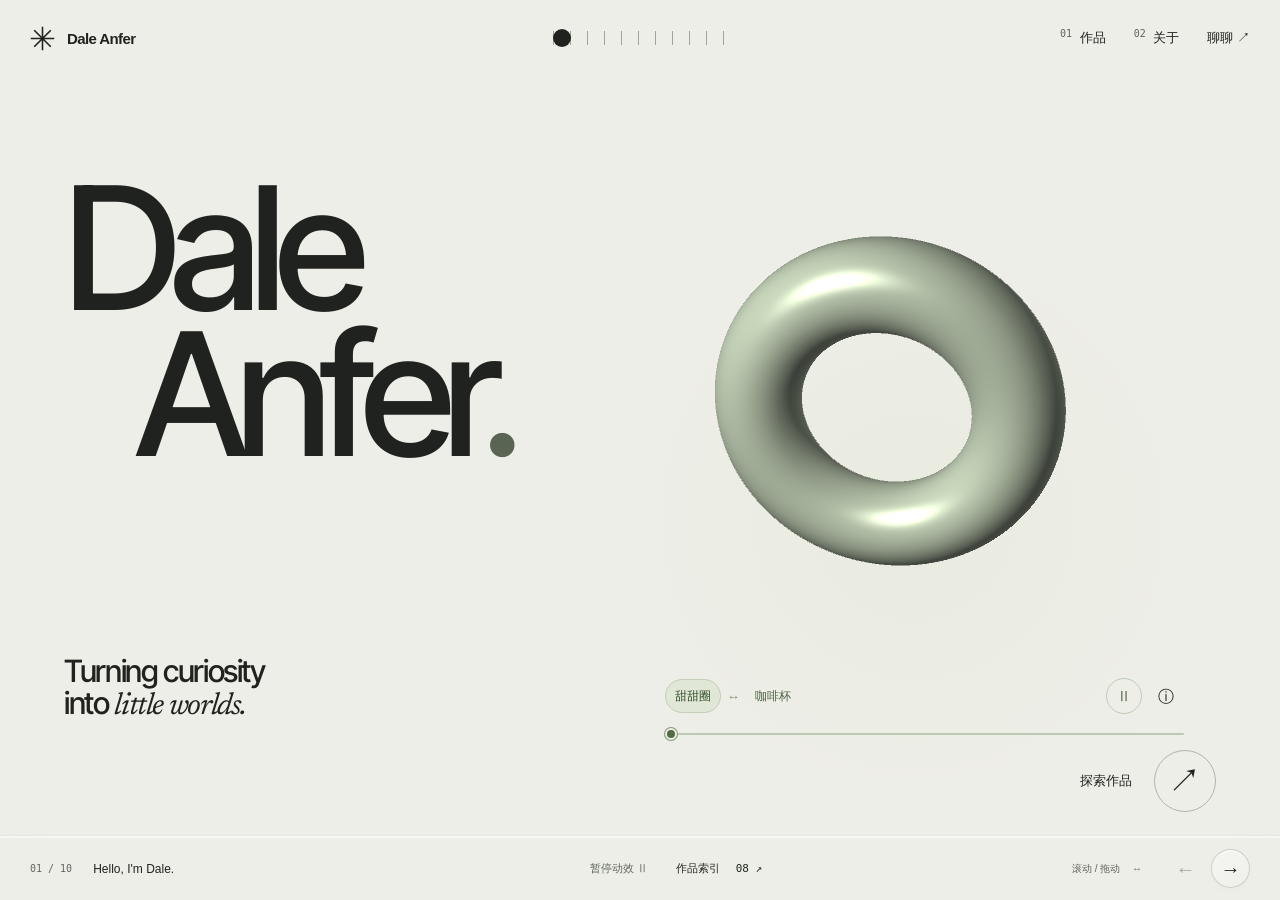
==== commit 7bacf17a: "Simplify the cover to one tagline and compact accessible morph controls" ====
--- a/index.html
+++ b/index.html
@@ -15,7 +15,7 @@
 
 .art-project-panel{color:#f5f4e9;isolation:isolate;background:#12251d}.art-project-panel .project-art{position:absolute;display:block;overflow:hidden;box-shadow:none;pointer-events:none;background:0 0;border:0;border-radius:0;width:100%;height:100%;min-height:0;max-height:none;margin:0;padding:0;inset:0;transform:none}.art-project-panel .project-art:hover{box-shadow:none;transform:none}.art-project-panel .project-art img{position:absolute;z-index:0;object-fit:cover;object-position:50% 0%;filter:none;box-shadow:none;opacity:1;border:0;border-radius:0;width:100%;max-width:none;height:100%;inset:0;transform:translate(0,0)}.art-project-panel .project-art img:not([src]){opacity:0}.art-scene{position:absolute;transform-origin:62% 44%;inset:0}.art-light{position:absolute;pointer-events:none;opacity:0;background:linear-gradient(115deg,#0000 30%,#fff1ce15 48%,#e4f7ff20 56%,#0000 72%);inset:0}.art-orbit{position:absolute;overflow:hidden;pointer-events:none;width:100%;height:100%;inset:0}.art-paper-canvas{position:absolute;pointer-events:none;width:100%;height:100%;inset:0}.art-orbit,.art-light{z-index:1}@media (prefers-reduced-motion:reduce){.art-scene{transform:none!important}.art-light,.art-orbit,.art-paper-canvas{display:none}}.art-project-panel .project-art:before{display:none}.art-project-panel .project-art:after{content:"";position:absolute;z-index:1;display:block;background:linear-gradient(#06150e15,#0000 27% 47%,#08150dd9),linear-gradient(90deg,#06150e44,#0000 60%);border:0;border-radius:0;inset:0;transform:none}.art-project-panel:before{display:none}.art-project-panel .panel-index{position:relative;z-index:4}.art-project-panel .product-panel-bottom{position:relative;z-index:3;pointer-events:none;width:100%;transform:none}.art-project-panel .product-panel-bottom>div{max-width:600px}.art-project-panel .product-panel-bottom h2{letter-spacing:-.055em;font-size:clamp(64px,7.4vw,116px);line-height:.9}.art-project-panel .product-panel-bottom h2>span{font:12px/1.5 var(--font);letter-spacing:0;vertical-align:middle;opacity:.8;margin:12px 0 0 16px}.art-project-panel .product-panel-bottom p{max-width:440px;margin-top:20px;font-size:14px;line-height:1.8}.art-project-panel .work-kicker{letter-spacing:.055em;opacity:.8;margin-bottom:20px;font-size:10px}.art-project-panel .panel-link{pointer-events:auto;color:#1e3025;background:#ecf3cf;min-height:54px}.art-project-panel .panel-link:hover{background:#fff}.slidefetch-panel.art-project-panel{color:#152f4f;background:#b9d0e4}.slidefetch-panel.art-project-panel .project-art:after{background:linear-gradient(#c8d9e51a,#0000 38%,#d0dfed05 53%,#c5d8eccf),linear-gradient(90deg,#b7cfe329,#0000 55%)}.slidefetch-panel.art-project-panel .panel-link{color:#fff;background:#173d68}.soda-panel.art-project-panel{color:#f5f7df;background:#17321b}.soda-panel.art-project-panel .panel-link{color:#1b321d;background:#e3ef8b}.facedrop-panel.art-project-panel{color:#f3f1dc;background:#151d19}.nearstage-panel.art-project-panel{color:#3c3028;background:#e9dcc7}.nearstage-panel.art-project-panel .project-art:after{background:linear-gradient(#f6ecdd12,#0000 38%,#f4e9d700 50%,#f0e3d0d9),linear-gradient(90deg,#eadcc51a,#0000 55%)}.nearstage-panel.art-project-panel .panel-link{color:#fff5e6;background:#914c3b}.rubik-panel.art-project-panel{color:#f4ebda;background:#142321}.rubik-panel.art-project-panel .panel-link{color:#1a2b23;background:#dbc493}.quant-panel.art-project-panel{color:#e9f0de;background:#152b22}.film-panel.art-project-panel{color:#f7edda;background:#141d34}.film-panel.art-project-panel .panel-link{color:#212943;background:#edd3a0}.margin-panel.art-project-panel{color:#374331;display:grid;background:#e5e8db}.margin-panel.art-project-panel .project-art:after{background:linear-gradient(#f1f0e61a,#0000 40%,#e5e8d900 52%,#e9eadbcc),linear-gradient(90deg,#e9eadb25,#0000 55%)}.margin-panel.art-project-panel .panel-link{color:#f5f4df;background:#4a6044;border:0;border-radius:100px;padding:16px 22px}.art-image-error{display:none}[data-art-state=error] .art-image-error{display:block;position:absolute;text-align:center;font:13px/1.7 var(--font);top:45%;left:8%;right:8%}@media (max-width:800px){.art-project-panel,.margin-panel.art-project-panel{display:flex;flex-direction:column;gap:0;min-height:0;padding:24px 24px 30px}.art-project-panel .project-art{position:relative;aspect-ratio:3/2;flex-shrink:0;width:calc(100% + 48px);height:auto;margin:28px -24px 30px;inset:auto}.art-project-panel .project-art img{object-fit:cover}.art-project-panel .project-art:after{display:none}.art-project-panel .product-panel-bottom{display:flex;flex-direction:column;align-items: flex-start;gap:24px;margin:0}.art-project-panel .product-panel-bottom h2{font-size:clamp(46px,13vw,72px);line-height:.94}.art-project-panel .product-panel-bottom h2>span{display:inline-block;margin-left:10px;font-size:11px}.art-project-panel .work-kicker{margin-bottom:15px;font-size:9px}.art-project-panel .product-panel-bottom p{margin-top:16px;font-size:14px}.art-project-panel .panel-link{min-height:48px}}@media (max-width:360px){.art-project-panel,.margin-panel.art-project-panel{padding-inline-start:20px;padding-inline-end:20px}.art-project-panel .project-art{width:calc(100% + 40px);margin-inline-start:-20px;margin-inline-end:-20px}}
 
-.homeomorphism-cover .hero-halo{background:radial-gradient(circle,#cdddb24a,#0000 68%)}.homeomorphism-cover .sculpture-trigger{width:61%;height:70%;top:9%;right:2%}.homeomorphism-cover .sculpture-trigger:after{display:none}.homeomorphism-cover .paradox-heading{font-size:28px;top:7%;right:6%}.homeomorphism-cover .paradox-heading>span{font:12px/1.6 var(--font);margin-top:9px}.homeomorphism-caption{gap:7px 14px;width:42%;bottom:11%;right:6%}.morph-control-row{grid-column:1/-1;display:grid;grid-template-columns:auto 12px auto 1fr;pointer-events:auto;align-items: center;gap:6px}.morph-control-row>span{color:#849279;text-align:center;font-size:13px}.morph-control-row button{pointer-events:auto;color:#4c6143;font:12px/1.4 var(--font);white-space:nowrap;background:0 0;border:1px solid #0000;border-radius:100px;min-height:34px;padding:6px 9px}.morph-control-row [data-morph-target][aria-pressed=true]{color:#2f4b28;background:#e0e7d6;border-color:#c3cfb7}.morph-control-row #morph-toggle{border-color:#bfccb5;justify-self:end;font-size:11px}.morph-control-row button:disabled{opacity:.6}.morph-scrubber-label{grid-column:1/-1;display:grid;grid-template-columns:auto 1fr;color:#7a8671;font:10px/1.4 var(--font);pointer-events:auto;align-items: center;gap:15px}#morph-progress{appearance:none;-webkit-appearance:none;accent-color:#536d45;cursor:ew-resize;background:0 0;border:0;width:100%;height:26px;margin:0;padding:0}#morph-progress::-webkit-slider-runnable-track{background:#bdc9b2;border-radius:3px;height:2px}#morph-progress::-webkit-slider-thumb{appearance:none;-webkit-appearance:none;background:#526b44;border:2px solid #eeeee8;border-radius:50%;width:12px;height:12px;margin-top:-5px;box-shadow:0 0 0 1px #869a75}#morph-progress::-moz-range-track{background:#bdc9b2;height:2px}#morph-progress::-moz-range-thumb{background:#526b44;border:2px solid #eeeee8;border-radius:50%;width:9px;height:9px}.morph-invariant{font:12px/1.5 var(--font);color:#506845;margin:0}.morph-invariant:before{content:"";display:inline-block;vertical-align:middle;background:#749b57;border-radius:50%;width:5px;height:5px;margin-right:8px}.homeomorphism-caption .paradox-note{text-align:right}.homeomorphism-caption .paradox-note summary{min-height:0;padding:0;font-size:11px}.homeomorphism-caption .paradox-note p{text-align:left}#morph-hint{grid-column:1/-1;font:10px/1.5 var(--font);color:#7c8774}@media (max-width:1100px) and (min-width:801px){.homeomorphism-cover .paradox-heading{font-size:24px;right:4%}.homeomorphism-caption{width:44%;right:4%}.morph-control-row button{padding-inline-start:7px;padding-inline-end:7px;font-size:11px}}@media (max-width:800px){.homeomorphism-cover .paradox-heading{margin-top:30px;font-size:24px;top:auto;right:auto}.homeomorphism-cover .sculpture-trigger{width:calc(100% + 44px);height:clamp(290px,88vw,390px);margin:4px -22px 8px;top:auto;right:auto}.homeomorphism-caption{gap:7px 12px;width:100%;bottom:auto;right:auto}.morph-control-row button{font-size:12px}}@media (max-width:360px){.homeomorphism-cover .sculpture-trigger{width:calc(100% + 36px);margin-inline-start:-18px;margin-inline-end:-18px}.homeomorphism-cover .paradox-heading{font-size:22px}.morph-control-row button{padding-inline-start:7px;padding-inline-end:7px;font-size:11px}}
+.homeomorphism-cover .hero-halo{background:radial-gradient(circle,#cdddb24a,#0000 68%)}.homeomorphism-cover .sculpture-trigger{width:61%;height:70%;top:9%;right:2%}.homeomorphism-cover .sculpture-trigger:after{display:none}.homeomorphism-cover .paradox-heading{font-size:28px;top:7%;right:6%}.homeomorphism-cover .paradox-heading>span{font:12px/1.6 var(--font);margin-top:9px}.homeomorphism-caption{gap:7px 14px;width:42%;bottom:11%;right:6%}.morph-control-row{grid-column:1/-1;display:grid;grid-template-columns:auto 12px auto 1fr auto;pointer-events:auto;align-items: center;gap:6px}.morph-control-row>span{color:#849279;text-align:center;font-size:13px}.morph-control-row button{pointer-events:auto;color:#4c6143;font:12px/1.4 var(--font);white-space:nowrap;background:0 0;border:1px solid #0000;border-radius:100px;min-height:34px;padding:6px 9px}.morph-control-row [data-morph-target][aria-pressed=true]{color:#2f4b28;background:#e0e7d6;border-color:#c3cfb7}.morph-control-row #morph-toggle{border-color:#bfccb5;justify-self:end;width:36px;min-height:36px;font-size:14px}.morph-control-row button:disabled{opacity:.6}.morph-scrubber-label{grid-column:1/-1;display:block;pointer-events:auto}#morph-progress{appearance:none;-webkit-appearance:none;accent-color:#536d45;cursor:ew-resize;background:0 0;border:0;width:100%;height:26px;margin:0;padding:0}#morph-progress::-webkit-slider-runnable-track{background:#bdc9b2;border-radius:3px;height:2px}#morph-progress::-webkit-slider-thumb{appearance:none;-webkit-appearance:none;background:#526b44;border:2px solid #eeeee8;border-radius:50%;width:12px;height:12px;margin-top:-5px;box-shadow:0 0 0 1px #869a75}#morph-progress::-moz-range-track{background:#bdc9b2;height:2px}#morph-progress::-moz-range-thumb{background:#526b44;border:2px solid #eeeee8;border-radius:50%;width:9px;height:9px}.morph-invariant{font:12px/1.5 var(--font);color:#506845;margin:0}.morph-invariant:before{content:"";display:inline-block;vertical-align:middle;background:#749b57;border-radius:50%;width:5px;height:5px;margin-right:8px}.homeomorphism-caption .paradox-note{text-align:right}.homeomorphism-caption .paradox-note summary{display:grid;place-items: center;width:36px;min-height:36px;padding:0;font-size:16px}.homeomorphism-caption .paradox-note p{text-align:left}#morph-hint{grid-column:1/-1;font:10px/1.5 var(--font);color:#7c8774}.homeomorphism-cover .hero-introduction>p{margin-bottom:0}.homeomorphism-cover .cover-bottom{justify-content:flex-end}.homeomorphism-cover .cover-explore .cover-explore-label{letter-spacing:0;font-size:13px;line-height:1.4}@media (max-width:1100px) and (min-width:801px){.homeomorphism-cover .paradox-heading{font-size:24px;right:4%}.homeomorphism-caption{width:44%;right:4%}.morph-control-row button{padding-inline-start:7px;padding-inline-end:7px;font-size:11px}}@media (max-width:800px){.homeomorphism-cover .paradox-heading{margin-top:30px;font-size:24px;top:auto;right:auto}.homeomorphism-cover .sculpture-trigger{width:calc(100% + 44px);height:clamp(290px,88vw,390px);margin:4px -22px 8px;top:auto;right:auto}.homeomorphism-caption{gap:7px 12px;width:100%;bottom:auto;right:auto}.morph-control-row button{font-size:12px}.morph-control-row button,.homeomorphism-caption .paradox-note summary{min-height:44px}.morph-control-row #morph-toggle,.homeomorphism-caption .paradox-note summary{width:44px;min-height:44px}}@media (max-width:360px){.homeomorphism-cover .sculpture-trigger{width:calc(100% + 36px);margin-inline-start:-18px;margin-inline-end:-18px}.homeomorphism-cover .paradox-heading{font-size:22px}.morph-control-row button{padding-inline-start:7px;padding-inline-end:7px;font-size:11px}}
 
 #gallery-glass[data-effect=soft-edge] .gallery-glass-pane{opacity:var(--edge-visibility,0);clip-path:none;-webkit-backdrop-filter:blur(1.5px);backdrop-filter:blur(1.5px);-webkit-mask-image:linear-gradient(var(--edge-direction),#000 0%,#000c 24%,transparent 100%);mask-image:linear-gradient(var(--edge-direction),#000 0%,#000c 24%,transparent 100%);background:0 0}#gallery-glass[data-effect=soft-edge] .gallery-glass-pane[data-depth=near]{background:var(--edge-tint,transparent);-webkit-backdrop-filter:blur(6px);backdrop-filter:blur(6px);-webkit-mask-image:linear-gradient(var(--edge-direction),#000 0%,#000b 18%,transparent 68%);mask-image:linear-gradient(var(--edge-direction),#000 0%,#000b 18%,transparent 68%)}@media (max-width:800px){#gallery-glass[data-effect=soft-edge] .gallery-glass-pane[data-depth=near]{-webkit-backdrop-filter:blur(4px);backdrop-filter:blur(4px)}}@media (prefers-reduced-motion:reduce),(prefers-reduced-transparency:reduce),(prefers-contrast:more){#gallery-glass{display:none!important}}.motion-paused #gallery-glass{display:none!important}
 </style>
@@ -30,23 +30,20 @@
   <main id="main">
     <div class="gallery" id="gallery" tabindex="0" role="region" aria-roledescription="横向作品画廊" aria-label="Dale Anfer 的个人介绍与八个项目的艺术展示">
       <section class="exhibit-panel cover-panel homeomorphism-cover" id="cover" data-panel-name="Hello, I'm Dale." aria-labelledby="cover-title">
-        <div class="panel-index"><span>INDEPENDENT BUILDER & CURIOUS HUMAN</span><span>PERSONAL EXPERIMENTS / 001—008</span></div>
         <div class="hero-halo" data-artwork aria-hidden="true"></div>
         <h1 id="cover-title" class="hero-name" lang="en" aria-label="Dale Anfer"><span>Dale</span><span>Anfer<span class="hero-period">.</span></span></h1>
-        <h2 class="paradox-heading" id="sculpture-name" lang="en">Homeomorphism<span id="homeomorphism-statement" lang="zh-CN">甜甜圈与咖啡杯，同样一个通孔。</span></h2>
+        <h2 class="paradox-heading" id="sculpture-name" lang="en" hidden>Homeomorphism<span id="homeomorphism-statement" lang="zh-CN">甜甜圈与咖啡杯，同样一个通孔。</span></h2>
         <button class="sculpture-trigger" id="sculpture-trigger" type="button" disabled aria-label="甜甜圈与咖啡杯的同胚形变。拖动旋转视角，点击切换形状。" data-artwork>
           <picture class="sculpture-picture"><source media="(max-width:800px)" srcset="[data-uri]"><img class="sculpture-still" src="[data-uri]" width="650" height="455" alt="" aria-hidden="true"></picture><span class="sculpture-fallback" aria-hidden="true"></span>
           <canvas id="kinetic-sculpture" width="720" height="720" aria-hidden="true"></canvas>
         </button>
         <div class="sculpture-caption homeomorphism-caption">
-          <div class="morph-control-row"><button type="button" data-morph-target="0" aria-pressed="true" disabled>甜甜圈</button><span aria-hidden="true">↔</span><button type="button" data-morph-target="1" aria-pressed="false" disabled>咖啡杯</button><button id="morph-toggle" type="button" aria-pressed="false" disabled>Ⅱ 暂停变形</button></div>
-          <label class="morph-scrubber-label" for="morph-progress"><span>连续形变</span><input id="morph-progress" type="range" min="0" max="1000" step="1" value="0" aria-label="甜甜圈到咖啡杯的变形进度" disabled></label>
-          <p class="morph-invariant">一个通孔，始终保留</p>
-          <details class="paradox-note"><summary>同胚是什么？ⓘ</summary><p>甜甜圈和带把咖啡杯可以连续地变形为彼此，过程中不撕裂、不粘连，也不堵住通孔。<br><br>杯口是有底的凹腔；真正贯穿物体的孔在杯把，与甜甜圈的中央孔相对应。距离、角度和体积可以改变，拓扑关系保持。<br><br>同胚指存在连续的一一对应，且逆映射也连续。本页用实时三维曲面展示这个经典概念。<br><a href="https://commons.wikimedia.org/wiki/File:Mug_and_Torus_morph.gif" target="_blank" rel="noopener noreferrer">经典示例 · Lucas Vieira（公共领域）↗</a></p></details>
-          <span id="morph-hint">静态预览先显示，随后开始连续形变。</span>
+          <div class="morph-control-row"><button type="button" data-morph-target="0" aria-pressed="true" disabled>甜甜圈</button><span aria-hidden="true">↔</span><button type="button" data-morph-target="1" aria-pressed="false" disabled>咖啡杯</button><button id="morph-toggle" type="button" aria-pressed="false" aria-label="暂停变形" title="暂停变形" disabled>Ⅱ</button><details class="paradox-note"><summary aria-label="同胚说明" title="同胚说明">ⓘ</summary><p>甜甜圈与带把咖啡杯可连续变形，始终保留一个通孔。<br><a href="https://commons.wikimedia.org/wiki/File:Mug_and_Torus_morph.gif" target="_blank" rel="noopener noreferrer">经典示例 ↗</a></p></details></div>
+          <label class="morph-scrubber-label" for="morph-progress"><input id="morph-progress" type="range" min="0" max="1000" step="1" value="0" aria-label="甜甜圈到咖啡杯的变形进度" disabled></label>
+          <span id="morph-hint" class="sr-only">静态预览先显示，随后开始连续形变。</span>
         </div>
-        <div class="hero-introduction"><p lang="en">Turning curiosity<br>into <em>little worlds.</em></p><span>做顺手的工具，也做无用但有趣的实验。<br>你好，我是 Dale。欢迎来玩。</span></div>
-        <div class="cover-bottom"><span class="hero-small-note">A WORK IN PROGRESS.<br>JUST LIKE THE PERSON BEHIND IT.</span><button class="cover-explore" type="button" data-next-panel><span class="cover-explore-label">ENTER THE PLAYGROUND<br><b>探索 08 个作品</b></span><span aria-hidden="true">↗</span></button></div>
+        <div class="hero-introduction"><p lang="en">Turning curiosity<br>into <em>little worlds.</em></p></div>
+        <div class="cover-bottom"><button class="cover-explore" type="button" data-next-panel><span class="cover-explore-label">探索作品</span><span aria-hidden="true">↗</span></button></div>
       </section>
 
       <section class="exhibit-panel live-work-panel art-project-panel slidefetch-panel" id="products" data-project-id="slidefetch" data-panel-name="SlideFetch" aria-labelledby="slidefetch-title">
@@ -117,7 +114,7 @@
 
   <dialog id="product-dialog" aria-labelledby="dialog-title"><button class="dialog-close" type="button" aria-label="关闭产品介绍">×</button><span class="dialog-eyebrow" id="dialog-category"></span><h2 id="dialog-title"></h2><p class="dialog-tagline" id="dialog-tagline"></p><p id="dialog-description"></p><div class="dialog-note"><span aria-hidden="true">↳</span><p id="dialog-stage"></p></div><a class="solid-button" id="product-destination" href="#contact">聊聊这个产品 ↗</a></dialog>
   <dialog id="contact" aria-labelledby="contact-title"><button type="button" class="contact-close" aria-label="关闭联系窗口">×</button><details id="contact-details" open><summary id="contact-title">Let's talk.</summary><div class="contact-inner"><p id="contact-help">留下你的邮箱，方便之后联系。</p><form id="contact-form"><label for="contact-email">你的邮箱<input id="contact-email" name="email" type="email" autocomplete="email" inputmode="email" maxlength="254" placeholder="you@example.com" required></label><input name="_honey" type="text" tabindex="-1" autocomplete="off" aria-hidden="true" style="display:none"><div class="form-actions"><button class="solid-button" type="submit" id="contact-submit">留下邮箱 ↗</button><p id="form-status" role="status" aria-live="polite"></p></div><p class="form-footnote">邮箱仅用于回复与联系。</p></form></div></details></dialog>
-<script data-site-client data-build="assets/site.05a7568fabde.js">document.documentElement.dataset.sculptureModule="./assets/sculpture.d5c7262e56e2.js";document.documentElement.dataset.paperModule="./assets/paper.15bb470d8542.js";
+<script data-site-client data-build="assets/site.fc1cd791ff4e.js">document.documentElement.dataset.sculptureModule="./assets/sculpture.30249cd0e9d4.js";document.documentElement.dataset.paperModule="./assets/paper.15bb470d8542.js";
 (()=>{window.PERSONAL_SITE={name:"Dale Anfer",initials:"DA",email:"",contactEndpoint:"https://formsubmit.co/ajax/12ece5fb2485b64fc836402559a86be8",location:"",tagline:"Independent SaaS builder",links:{github:"",x:"",newsletter:""}};window.DALE_PRODUCTS={featuredProductId:"margin",products:[{id:"slidefetch",name:"SlideFetch",category:"LEARNING TOOL",status:"LIVE",tagline:"从课程链接，找到学习资料",description:"粘贴 YouTube 或 B 站课程链接，查找已经入库的课件与讲义。",preview:"assets/art/slidefetch-art-1280-v1.webp",url:"https://slidefetch.com/",previewSrcset:"assets/art/slidefetch-art-640-v1.webp 640w, assets/art/slidefetch-art-1280-v1.webp 1280w",presentation:"artwork",autoplay:!1},{id:"soda",name:"Soda Lab",category:"3D INTERACTION",status:"LIVE",tagline:"给好奇心，加一点气泡",description:"一个可以调配口味、加入冰块、旋转观察的 3D 苏打水实验室。",preview:"assets/art/soda-art-1280-v1.webp",url:"https://soda-flax.vercel.app/",previewSrcset:"assets/art/soda-art-640-v1.webp 640w, assets/art/soda-art-1280-v1.webp 1280w",presentation:"artwork",autoplay:!1},{id:"facedrop",name:"FaceDrop",category:"BROWSER GAME",status:"LIVE",tagline:"每一块线索，都离答案近一点",description:"跟着逐步揭晓的人物线索猜出答案，挑战三分钟模式，也可以用本地照片制作自己的题目。",preview:"assets/art/facedrop-art-1280-v1.webp",url:"https://facedrop-game.vercel.app/",previewSrcset:"assets/art/facedrop-art-640-v1.webp 640w, assets/art/facedrop-art-1280-v1.webp 1280w",presentation:"artwork",autoplay:!1},{id:"nearstage",name:"近场 Nearstage",category:"LIVE MUSIC DISCOVERY",status:"LIVE",tagline:"发现身边的好现场",description:"按城市发现演出，浏览艺人与日历，将感兴趣的现场加入收藏。",preview:"assets/art/nearstage-art-1280-v1.webp",url:"https://nearstage-three.vercel.app/",previewSrcset:"assets/art/nearstage-art-640-v1.webp 640w, assets/art/nearstage-art-1280-v1.webp 1280w",presentation:"artwork",autoplay:!1},{id:"rubik",name:"Rubik Chess",category:"3D CHESS",status:"LIVE",tagline:"把棋局，展开到六个面",description:"围绕立体棋盘探索国际象棋，旋转视角观察六面布局，支持 AI 对弈与好友模式。",preview:"assets/art/rubik-art-1280-v1.webp",url:"https://rubik-chess.vercel.app/",previewSrcset:"assets/art/rubik-art-640-v1.webp 640w, assets/art/rubik-art-1280-v1.webp 1280w",presentation:"artwork",autoplay:!1},{id:"quant",name:"Million",category:"QUANT RESEARCH",status:"DEMO",tagline:"让每一次研究，都有证据可循",description:"量化研究工作台：检索实验，复核报告与验证门禁，追溯研究记录。",preview:"assets/art/quant-art-1280-v1.webp",presentation:"artwork",autoplay:!1,url:"",previewSrcset:"assets/art/quant-art-640-v1.webp 640w, assets/art/quant-art-1280-v1.webp 1280w"},{id:"film",name:"AI Clip",category:"FILM & ANIMATION",status:"DEMO",tagline:"从一个分镜，到一部小小的电影",description:"本地影视与动画制作：原创短片、分镜组织和逐帧审看。",preview:"assets/art/film-art-1280-v1.webp",autoplay:!1,url:"",previewSrcset:"assets/art/film-art-640-v1.webp 640w, assets/art/film-art-1280-v1.webp 1280w",presentation:"artwork"},{id:"margin",name:"Margin",category:"AI READING",status:"ALPHA",tagline:"把一本书读成自己的",description:"本地优先、证据约束、支持听读同步的 AI 主动阅读器。",url:"",preview:"assets/art/margin-art-1280-v1.webp",previewSrcset:"assets/art/margin-art-640-v1.webp 640w, assets/art/margin-art-1280-v1.webp 1280w",presentation:"artwork",autoplay:!1}]};function R0(E,S){if(S<=0)return 0;let _=Number(E);return Math.max(0,Math.min(S-1,Number.isFinite(_)?Math.round(_):0))}function n(E){if(typeof E!=="string"||!E.trim())return"";try{let S=new URL(E.trim());if(!["http:","https:"].includes(S.protocol)||S.username||S.password)return"";return S.href}catch{return""}}function Q0(){if(!(typeof CSS<"u"&&typeof CSS.supports==="function"&&(CSS.supports("backdrop-filter","blur(1px)")||CSS.supports("-webkit-backdrop-filter","blur(1px)"))))return{arm(){},reset(){},render(){}};let S=["(prefers-reduced-transparency:reduce)","(prefers-contrast:more)","(prefers-reduced-motion:reduce)"].map((M)=>matchMedia(M)),_=[...document.querySelectorAll("#gallery>.exhibit-panel")],A=document.createElement("div");A.id="gallery-glass",A.className="gallery-glass-layer",A.dataset.effect="soft-edge",A.hidden=!0,A.inert=!0,A.setAttribute("aria-hidden","true");for(let M of["light","near"]){let z=document.createElement("span");z.className="gallery-glass-pane",z.dataset.depth=M,A.append(z)}document.body.append(A);let Q,L,U=()=>S.some((M)=>M.matches)||document.body.classList.contains("motion-paused");function B(){L=null,A.hidden=!0}function j(M){if(L||!Q||U()||document.querySelector("dialog[open]"))return;let[z,q,H]=Q,X=z[M],Z=_[M];if(!X||!Z)return;let b=q?(parseFloat(getComputedStyle(Z).scrollMarginTop)||0)+(parseFloat(getComputedStyle(document.documentElement).scrollPaddingTop)||0):H.left+(H.width-X.width)/2;L={index:M,stacked:q,start:b,moved:!1};let V=getComputedStyle(Z).backgroundColor.match(/[\d.]+/g);A.style.setProperty("--edge-tint",V?.length>=3?"rgb("+V.slice(0,3).join(" ")+" / .025)":"transparent")}let F=(M,z,q)=>{let H=Math.max(0,Math.min(1,(q-M)/(z-M)));return H*H*(3-2*H)};function K(M,z,q){if(Q=[M,z,q],!L){A.hidden=!0;return}if(L.stacked!==z||U()||document.hidden){B();return}let H=M[L.index],X=(z?H.top:H.left)-L.start,Z=X<0?-1:1,b=M[L.index-Z],V=b?Math.abs(z?b.top-H.top:b.left-H.left):z?H.height:H.width,J=Math.min(1,Math.abs(X)/Math.max(1,V));if(J>0.01)L.moved=!0;if(J>=0.995||J<0.004&&L.moved){B();return}if(J<0.012){A.hidden=!0;return}let Y=z?{left:12,top:0,right:innerWidth-12,bottom:innerHeight-65}:{left:0,top:q.top,right:innerWidth,bottom:q.bottom},w=z?Z<0?Y.top-H.top:H.bottom-Y.bottom:Z<0?Y.left-H.left:H.right-Y.right;if(w<=0){A.hidden=!0;return}let W=Math.max(Y.left,H.left),D=Math.min(Y.right,H.right),P=Math.max(Y.top,H.top),k=Math.min(Y.bottom,H.bottom);if(z)if(Z<0)k=Math.min(k,Y.top+64);else P=Math.max(P,Y.bottom-64);else{let u=Math.min(144,innerWidth*0.1);if(Z<0)D=Math.min(D,Y.left+u);else W=Math.max(W,Y.right-u)}if(D-W<2||k-P<2){A.hidden=!0;return}let i=F(0,z?24:36,w)*F(0.012,0.18,J)*F(0,0.16,1-J);A.dataset.direction=z?Z<0?"top":"bottom":Z<0?"left":"right",A.dataset.origin=String(L.index),A.dataset.progress=J.toFixed(3),A.style.setProperty("--edge-visibility",i.toFixed(4)),Object.assign(A.style,{left:W+"px",top:P+"px",width:D-W+"px",height:k-P+"px",opacity:"1"}),A.hidden=!1}return S.forEach((M)=>M.addEventListener("change",B)),document.addEventListener("motion:change",B),document.addEventListener("visibilitychange",B),window.addEventListener("pagehide",B),{arm:j,reset:B,render:K}}function a(E,S,_){let A=S?.split(",").map((Q)=>Q.trim().split(/\s+/)).find(([,Q])=>Q==="640w")?.[0];return{src:_&&A?A:E,srcset:_&&A?"":S||""}}var I=document.querySelector("#gallery");if(I){let V=function(){cancelAnimationFrame(X),X=0,H=null,Z=0},J=function(R){if(X=0,H===null)return;if(document.hidden||L.matches||Q.matches||document.body.classList.contains("motion-paused")||document.querySelector("dialog[open]")){V();return}let O=I.scrollLeft,$=H-O;if(Math.abs($)<1.25||R-b>280){I.scrollTo({left:H,behavior:"instant"}),V();return}let N=Math.min(32,Z?R-Z:16);Z=R,I.scrollTo({left:O+$*(1-Math.exp(-N/45)),behavior:"instant"}),X=requestAnimationFrame(J)},Y=function(R){let O=I.scrollLeft;if(H===null||Math.sign(R)!==Math.sign(H-O))H=O;if(H=Math.max(0,Math.min(I.scrollWidth-I.clientWidth,H+R)),b=performance.now(),!X)X=requestAnimationFrame(J)},D=function(R,O=!0){V();let $=R0(R,E.length);if(M=$,I.dataset.targetPanel=E[$].id,O)history.replaceState(null,"","#"+E[$].id);let N=O&&!Q.matches?"smooth":"instant";if(N==="instant")U.reset();else U.arm(B);if(document.dispatchEvent(new CustomEvent("gallery:target",{detail:{id:E[$].id}})),L.matches)if($===0)window.scrollTo({top:0,behavior:N});else E[$].scrollIntoView({behavior:N,block:"start"});else I.scrollTo({left:Math.max(0,E[$].offsetLeft-(I.clientWidth-E[$].offsetWidth)/2),behavior:N})},P=function(){let R=L.matches?{left:0,top:0,width:innerWidth,height:innerHeight}:I.getBoundingClientRect(),O=E.map((N)=>N.getBoundingClientRect()),$=1/0;if(E.forEach((N,C)=>{let G=O[C],x=L.matches?0:Math.max(-1,Math.min(1,(G.left+G.width/2-R.left-R.width/2)/R.width));N.style.setProperty("--panel-distance",Q.matches?"0":x.toFixed(3));let g=L.matches?Math.abs(G.top+G.height/2-R.height/2):Math.abs(G.left+G.width/2-R.left-R.width/2);if(g<$)B=C,$=g}),U.render(O,L.matches,R),B!==j)S.value=String(B),_.disabled=B===0,A.disabled=B===E.length-1,document.querySelector("#gallery-count").textContent=String(B+1).padStart(2,"0")+" / "+String(E.length).padStart(2,"0"),document.querySelector("#gallery-current").textContent=E[B].dataset.panelName,document.querySelectorAll(".exhibit-header [data-gallery-jump]").forEach((N)=>{if(N.hash==="#products"?Boolean(E[B].dataset.projectId):N.hash==="#"+E[B].id)N.setAttribute("aria-current","location");else N.removeAttribute("aria-current")}),j=B,E.forEach((N,C)=>N.classList.toggle("is-current",C===B)),document.dispatchEvent(new CustomEvent("gallery:change",{detail:{id:E[B].id}}));F=0},k=function(R){if(R?.type==="resize")U.reset();if(!F)F=requestAnimationFrame(P);clearTimeout(z),z=setTimeout(()=>{if(F)cancelAnimationFrame(F);if(P(),M!==null&&B!==M)return;M=null,delete I.dataset.targetPanel,document.dispatchEvent(new Event("gallery:settled"))},160)},e=function(R){let O=E[R0(B+R,E.length)];if(O?.id!==i)i=O.id,document.dispatchEvent(new CustomEvent("gallery:target",{detail:{id:O.id}}))},B0=function(){let R=E.findIndex((O)=>"#"+O.id===location.hash);if(R>=0)D(R,!1);P()},s=function(){if(!K)return;let R=K.id;if(K.moved)q=!0,setTimeout(()=>{q=!1},0);if(K=null,I.hasPointerCapture(R))I.releasePointerCapture(R);I.classList.remove("is-dragging")},E=[...I.querySelectorAll(".exhibit-panel")],S=document.querySelector("#gallery-position"),_=document.querySelector("#gallery-prev"),A=document.querySelector("#gallery-next"),Q=window.matchMedia("(prefers-reduced-motion: reduce)"),L=window.matchMedia("(max-width: 800px)"),U=Q0(),B=0,j=-1,F=0,K=null,M=null,z,q=!1,H=null,X=0,Z=0,b=0;window.addEventListener("blur",V),window.addEventListener("pagehide",V),window.addEventListener("resize",V),document.addEventListener("motion:change",V),Q.addEventListener("change",V);let w=document.querySelector("#work-index"),W=document.querySelector("#work-index-list");if(w&&W){let $=function(N){let C=document.querySelector("#index-preview-image"),G=a(N.preview,N.previewSrcset,L.matches);if(G.srcset)C.srcset=G.srcset;else C.removeAttribute("srcset");C.sizes="(max-width:800px) 300px, 42vw",C.src=G.src||O[N.id],C.alt=N.name+" 作品预览",document.querySelector("#index-preview-name").textContent=N.name,document.querySelector("#index-preview-status").textContent=N.url?"在线作品 ↗":N.id==="film"?"影视制作 / 本地项目":N.status==="ALPHA"?"Alpha / 正在打磨":"本地研究项目"},R=window.DALE_PRODUCTS?.products||[],O={margin:"assets/reading-garden.svg"};R.forEach((N,C)=>{let G=E.find((C0)=>C0.dataset.projectId===N.id);if(!G)return;let x=document.createElement("a");x.className="index-row",x.href="#"+G.id,x.dataset.galleryJump="";let g=document.createElement("span");g.textContent=String(C+1).padStart(2,"0");let _0=document.createElement("span");_0.textContent=N.name;let H0=document.createElement("small");H0.textContent=N.url?"在线":N.id==="film"?"影视":N.status==="ALPHA"?"开发中":"研究";let E0=document.createElement("b");E0.textContent="↗",E0.setAttribute("aria-hidden","true"),x.append(g,_0,H0,E0),x.addEventListener("pointerenter",()=>$(N)),x.addEventListener("focus",()=>$(N)),W.append(x)}),document.querySelector("[data-index-open]").addEventListener("click",()=>{if(!document.querySelector("#index-preview-image").getAttribute("src")&&R[0])$(R[0]);w.showModal()}),document.querySelector(".index-close").addEventListener("click",()=>w.close()),w.addEventListener("click",(N)=>{if(N.target!==w)return;let C=w.getBoundingClientRect();if(N.clientX<C.left||N.clientX>C.right||N.clientY<C.top||N.clientY>C.bottom)w.close()})}I.addEventListener("scroll",k,{passive:!0}),window.addEventListener("scroll",k,{passive:!0}),window.addEventListener("resize",k,{passive:!0});let i,u;window.addEventListener("wheel",(R)=>{if(R.ctrlKey||document.querySelector("dialog[open]"))return;U.arm(B);let O=L.matches?R.deltaY:Math.abs(R.deltaX)>Math.abs(R.deltaY)?R.deltaX:R.deltaY;if(O)e(Math.sign(O))},{passive:!0}),window.addEventListener("touchstart",(R)=>{u=R.touches[0]?.clientY},{passive:!0}),window.addEventListener("touchmove",(R)=>{U.arm(B);let O=R.touches[0]?.clientY;if(L.matches&&Math.abs(u-O)>6)e(Math.sign(u-O))},{passive:!0}),window.addEventListener("keydown",(R)=>{if(["PageUp","PageDown","ArrowUp","ArrowDown","Home","End"," "].includes(R.key))U.arm(B)}),_.addEventListener("click",()=>D((M??B)-1)),A.addEventListener("click",()=>D((M??B)+1)),document.querySelector("[data-next-panel]")?.addEventListener("click",()=>D(1)),S.max=String(E.length-1),S.addEventListener("input",()=>D(Number(S.value))),document.querySelectorAll("[data-gallery-jump]").forEach((R)=>{R.addEventListener("click",(O)=>{let $=E.findIndex((N)=>"#"+N.id===R.hash);if($<0)return;if(O.preventDefault(),w?.open)w.close();if(history.replaceState(null,"",R.hash),D($),R.closest("#work-index"))I.focus({preventScroll:!0})})}),window.addEventListener("hashchange",B0),I.addEventListener("wheel",(R)=>{if(!R.ctrlKey)M=null,delete I.dataset.targetPanel;if(L.matches||R.ctrlKey||Math.abs(R.deltaX)>Math.abs(R.deltaY)||R.target.closest("input,textarea,select")){V();return}let O=R.deltaY*(R.deltaMode===1?16:R.deltaMode===2?I.clientWidth:1);if(!(O>0?I.scrollLeft<I.scrollWidth-I.clientWidth-2:I.scrollLeft>2))return;if(R.preventDefault(),M=null,delete I.dataset.targetPanel,Q.matches||document.body.classList.contains("motion-paused")||Math.abs(O)<40||!Number.isInteger(R.deltaY))V(),I.scrollLeft+=O;else Y(O)},{passive:!1}),I.addEventListener("keydown",(R)=>{if(R.altKey||R.ctrlKey||R.metaKey||R.target.closest("input,textarea,select,button,a"))return;if(!["ArrowLeft","ArrowRight","Home","End"].includes(R.key))return;R.preventDefault(),D(R.key==="Home"?0:R.key==="End"?E.length-1:(M??B)+(R.key==="ArrowRight"?1:-1))}),I.addEventListener("pointerdown",(R)=>{V(),M=null,delete I.dataset.targetPanel;let O=R.target.closest("button,a,input,textarea,select,summary");if(L.matches||R.pointerType!=="mouse"||R.button!==0||O&&!O.matches(".work-preview"))return;M=null,delete I.dataset.targetPanel,K={id:R.pointerId,x:R.clientX,left:I.scrollLeft,moved:!1}}),I.addEventListener("pointermove",(R)=>{if(!K||K.id!==R.pointerId)return;let O=R.clientX-K.x;if(Math.abs(O)>6&&!K.moved)K.moved=!0,I.setPointerCapture(R.pointerId),I.classList.add("is-dragging");if(K.moved)R.preventDefault(),U.arm(B),e(O<0?1:-1),I.scrollLeft=K.left-O}),I.addEventListener("pointerup",s),I.addEventListener("pointercancel",s),I.addEventListener("lostpointercapture",s),window.addEventListener("pointerup",s),window.addEventListener("blur",s),I.addEventListener("click",(R)=>{if(!q)return;R.preventDefault(),R.stopPropagation(),q=!1},!0),I.querySelectorAll(".work-preview,.work-preview img").forEach((R)=>{R.draggable=!1}),I.addEventListener("pointermove",(R)=>{if(Q.matches||L.matches||K||document.body.classList.contains("motion-paused"))return;let O=R.target.closest(".live-work-panel");if(!O)return;let $=O.getBoundingClientRect();O.style.setProperty("--scene-x",((R.clientX-$.left)/$.width-0.5).toFixed(3)),O.style.setProperty("--scene-y",((R.clientY-$.top)/$.height-0.5).toFixed(3))});let l=document.querySelector("#highlight-toggle");l?.addEventListener("click",()=>{let R=l.getAttribute("aria-pressed")!=="true";l.setAttribute("aria-pressed",String(R)),l.innerHTML=R?"已经记下这句话 <span>✓</span>":"试着留一道划线 <span>＋</span>",document.querySelector(".reader-concept").classList.toggle("is-highlighted",R)});let L0=["用字幕找到正在讨论的主题。","把重要画面留作笔记的证据。","让观点与具体时间点保持联系。","从上次的位置继续学习。"],M0=document.querySelector("#frame-scrubber");M0?.addEventListener("input",()=>{let R=Number(M0.value),O=Math.round(R/100*720),$=Math.min(L0.length-1,Math.floor(R/25));document.querySelector("#frame-time").textContent=String(Math.floor(O/60)).padStart(2,"0")+":"+String(O%60).padStart(2,"0"),document.querySelector("#frame-note-index").textContent=String($+1).padStart(2,"0"),document.querySelector("#frame-note").textContent=L0[$],document.querySelector(".frame-geometry").style.setProperty("--frame-shift",(R-40)*0.5+"%")}),B0(),I.dataset.ready="true"}function $0(E,S){let _=matchMedia("(prefers-reduced-motion: reduce)"),A=null,Q=[],L=null,U,B=!1,j=null,F=!1,K=0,M=()=>!_.matches&&!document.hidden&&!document.body.classList.contains("motion-paused")&&!document.querySelector("dialog[open],#gallery-glass:not([hidden])")&&!S();function z(){clearTimeout(U);for(let V of Q)V.pause();if(L?.pauseAnimations(),j?.pause(),A)A.stage.dataset.artMotion="paused"}function q(){z(),K++,F=!1,j?.destroy(),j=null;for(let V of Q)V.cancel();if(Q=[],L?.remove(),L=null,A)delete A.stage.dataset.artMotion,A.stage.querySelector(".art-light")?.remove();A=null}function H(V){if(!M()||B||V.stage.dataset.artState!=="ready"||!V.panel.classList.contains("is-current"))return;if(A!==V){q(),A=V;let J=V.stage.querySelector(".art-scene");if(!J)J=document.createElement("div"),J.className="art-scene",V.image.before(J),J.append(V.image);let Y=matchMedia("(max-width:800px)").matches,w=Y?3:8;if(V.stage.dataset.artwork!=="slidefetch")Q.push(J.animate([{transform:"scale(1.018) translate3d(0,0,0)"},{transform:`scale(1.026) translate3d(${-w}px,${-w*0.55}px,0)`},{transform:"scale(1.018) translate3d(0,0,0)"}],{duration:14000,iterations:1/0,easing:"ease-in-out"}));let W=document.createElement("div");if(W.className="art-light",J.append(W),Q.push(W.animate([{opacity:0,transform:"translateX(-5%)"},{opacity:0.55,transform:"translateX(3%)"},{opacity:0,transform:"translateX(9%)"}],{duration:11000,iterations:1/0,easing:"ease-in-out"})),V.stage.dataset.artwork==="slidefetch")L=document.createElementNS("http://www.w3.org/2000/svg","svg"),L.setAttribute("viewBox","0 0 1280 853"),L.setAttribute("preserveAspectRatio","xMidYMin slice"),L.setAttribute("aria-hidden","true"),L.classList.add("art-orbit"),L.innerHTML='<defs><radialGradient id="art-orb-light"><stop stop-color="#fff" stop-opacity=".65"/><stop offset="1" stop-color="#aedfff" stop-opacity="0"/></radialGradient></defs><circle cx="896" cy="277" r="39" fill="url(#art-orb-light)" class="art-orb-glint"/><circle r="3.2" fill="#fff7ba"><animateMotion dur="9s" repeatCount="indefinite" path="M550 28 C560 165 658 236 798 319 C922 393 1098 382 1117 267"/></circle><circle r="2.5" fill="#d3f0ff"><animateMotion dur="12s" begin="-5s" repeatCount="indefinite" path="M541 398 C653 342 816 367 942 269 C1055 181 1096 151 1103 196"/></circle>',J.append(L),L.pauseAnimations(),Q.push(L.querySelector(".art-orb-glint").animate([{opacity:0.08},{opacity:0.62},{opacity:0.08}],{duration:5000,iterations:1/0,easing:"ease-in-out"}))}A.stage.dataset.artMotion="playing";for(let J of Q)J.play();if(L?.unpauseAnimations(),j?.resume(),V.stage.dataset.artwork==="slidefetch"&&!j&&!F){let J=++K;F=!0,import(document.documentElement.dataset.paperModule||"./paper-sway.js").then(async(Y)=>{if(J!==K||A!==V)return;let w=await Y.createPaperSway(V.stage.querySelector(".art-scene"),V.image);if(J!==K||A!==V){w.destroy();return}if(j=w,F=!1,M()&&!B)j.resume();else j.pause()}).catch(()=>{if(J===K)F=!1})}}function X(){clearTimeout(U);let V=E.find((J)=>J.panel.classList.contains("is-current"));if(A&&A!==V)q();if(!M()||B||!V||V.stage.dataset.artState!=="ready"){z();return}U=setTimeout(()=>H(V),450)}function Z(){B=!0,z(),clearTimeout(U),U=setTimeout(()=>{B=!1,X()},200)}document.querySelector("#gallery")?.addEventListener("scroll",Z,{passive:!0}),window.addEventListener("scroll",Z,{passive:!0}),document.addEventListener("gallery:settled",()=>{B=!1,X()}),document.addEventListener("motion:change",X),document.addEventListener("visibilitychange",X),_.addEventListener("change",X);let b=[...document.querySelectorAll("dialog")];for(let V of b)new MutationObserver(X).observe(V,{attributes:!0,attributeFilter:["open"]});return{sync:X,pause:z}}var J0=matchMedia("(max-width:800px)"),F0=document.querySelector("#gallery"),p=[...document.querySelectorAll(".project-art[data-artwork]")].map((E)=>({stage:E,panel:E.closest(".exhibit-panel"),image:E.querySelector("img"),source:"",failed:!1})),o,z0=()=>navigator.connection?.saveData===!0||/(^|-)2g$|^3g$/.test(navigator.connection?.effectiveType||"");function j0(E){if(clearTimeout(o),z0())return;o=setTimeout(()=>{if(document.hidden||z0()||!E.panel.classList.contains("is-current"))return;let S=p[p.indexOf(E)+1];if(S)S0(S,"low")},500)}function S0(E,S="high",_=!1){if(!E)return;let A=E.image,Q=a(A.dataset.src,A.dataset.srcset,J0.matches);if(A.fetchPriority=S,E.source===Q.src&&(!E.failed||!_))return;if(E.source=Q.src,E.failed=!1,E.stage.dataset.artState="loading",_)A.removeAttribute("src"),A.removeAttribute("srcset");if(Q.srcset)A.srcset=Q.srcset;else A.removeAttribute("srcset");A.src=Q.src}var r=$0(p,()=>navigator.connection?.saveData===!0);for(let E of p)E.image.addEventListener("load",async()=>{try{await E.image.decode()}catch{}if(!E.image.complete||!E.image.naturalWidth)return;if(E.failed=!1,E.stage.dataset.artState="ready",r.sync(),E.panel.classList.contains("is-current"))j0(E)}),E.image.addEventListener("error",()=>{E.failed=!0,E.stage.dataset.artState="error",r.sync()});function y(E=!1){let S=F0?.dataset.targetPanel,_=p.find((A)=>A.panel.classList.contains("is-current")&&(!S||A.panel.id===S));if(_)S0(_,"high",E);r.sync()}document.addEventListener("gallery:target",(E)=>{clearTimeout(o),r.pause(),S0(p.find((S)=>S.panel.id===E.detail?.id),"high",!0)});document.addEventListener("gallery:change",()=>y(!0));document.addEventListener("gallery:settled",()=>y(!0));window.addEventListener("pageshow",()=>y(!0));window.addEventListener("online",()=>y(!0));J0.addEventListener("change",()=>y(!0));navigator.connection?.addEventListener?.("change",()=>{clearTimeout(o),y()});y();function K0(E){if(!/^https:\/\/formsubmit\.co\/ajax\/[^/?#]+$/.test(E.contactEndpoint||"")||document.querySelector("[data-contact-connection]"))return;let S=document.createElement("link");S.rel="preconnect",S.href="https://formsubmit.co",S.crossOrigin="anonymous",S.dataset.contactConnection="",document.head.append(S)}function U0(E,S){if(!E)return;let _=document.querySelector("#form-status"),A=document.querySelector("#contact-submit"),Q=!1;E.addEventListener("submit",async(L)=>{if(L.preventDefault(),Q||!E.reportValidity())return;if(E.elements.namedItem("_honey")?.value)return;if(navigator.onLine===!1){_.textContent="网络已断开，邮箱会保留，请联网后重试。";return}let U=E.elements.namedItem("email").value.trim(),B=S.contactEndpoint;if(!B||!/^https:\/\/formsubmit\.co\/ajax\/[^/?#]+$/.test(B)){_.textContent="联系入口暂未就绪，请稍后再试。";return}Q=!0,A.disabled=!0,A.textContent="正在提交…",_.textContent="",E.setAttribute("aria-busy","true");let j=new AbortController,F=setTimeout(()=>j.abort(),15000);try{let K=new URLSearchParams({email:U,_replyto:U,_subject:(S.name||"个人网站")+" · 新的联系邮箱",_template:"table",_captcha:"false",_honey:"",项目:E.dataset.product||"其他联系",来源:location.origin}),M=await fetch(B,{method:"POST",headers:{Accept:"application/json"},signal:j.signal,keepalive:!0,body:K}),z=await M.json();if(!M.ok||![!0,"true"].includes(z.success))throw Error("Submission not accepted");E.reset(),_.textContent="邮箱已提交，感谢联系。"}catch{_.textContent="暂时无法提交，邮箱仍保留在输入框中，请稍后重试。"}finally{clearTimeout(F),Q=!1,A.disabled=!1,A.textContent="留下邮箱 ↗",E.removeAttribute("aria-busy")}})}var v=matchMedia("(prefers-reduced-motion: reduce)"),d=document.querySelector("#motion-toggle"),m=v.matches;function N0(){document.body.classList.toggle("motion-paused",m),d.setAttribute("aria-pressed",String(m)),d.disabled=v.matches,d.textContent=v.matches?"已减少动效":m?"播放动效 ↗":"暂停动效 Ⅱ",d.setAttribute("aria-label",v.matches?"系统已设置减少动效":m?"播放动态效果":"暂停动态效果"),document.dispatchEvent(new Event("motion:change"))}d.addEventListener("click",()=>{m=!m,N0()});v.addEventListener("change",()=>{m=v.matches,N0()});N0();var A0=document.querySelector(".cover-panel");if(A0?.querySelector("#kinetic-sculpture")){let S=function(){if(E||!A0.classList.contains("is-current")||document.hidden||document.querySelector("dialog[open]"))return;E=!0,setTimeout(()=>requestAnimationFrame(()=>requestAnimationFrame(()=>{if(!A0.classList.contains("is-current")||document.hidden||document.querySelector("dialog[open]")){E=!1;return}import(document.documentElement.dataset.sculptureModule||"./homeomorphism.js").catch(()=>{E=!1;let A=document.querySelector("#morph-hint");if(A)A.textContent="静态预览 · 动画暂未加载"})})),1100)},E=!1;document.addEventListener("gallery:change",S),document.addEventListener("visibilitychange",S),document.querySelectorAll("dialog").forEach((_)=>_.addEventListener("close",S)),S()}var c=window.PERSONAL_SITE||{},O0=window.DALE_PRODUCTS||{products:[]},I0=Array.isArray(O0.products)?O0.products:[],V0=document.querySelector("#contact-form"),X0=document.querySelector("#contact-details"),h=document.querySelector("#product-dialog"),f=document.querySelector("dialog#contact"),Z0=document.querySelector("#form-status"),T=null;document.querySelectorAll("[data-profile-name]").forEach((E)=>{if(c.name)E.textContent=c.name});var Y0=I0.find((E)=>E.id===O0.featuredProductId)||I0[0];document.querySelectorAll("[data-featured-name]").forEach((E)=>{if(Y0)E.textContent=Y0.name});document.querySelectorAll("[data-social]").forEach((E)=>{let S=n(c.links?.[E.dataset.social]);if(!S)return;E.href=S,E.target="_blank",E.rel="noopener noreferrer",E.hidden=!1});var w0=document.querySelector("#year");if(w0)w0.textContent=String(new Date().getFullYear());function t(E){if(!X0||!V0)return;if(K0(c),h?.open)h.close();if(X0.open=!0,V0.dataset.product=E||"",Z0)Z0.textContent="";if(f&&!f.open)f.showModal()}document.querySelectorAll("[data-contact-open]").forEach((E)=>{E.addEventListener("click",(S)=>{if(f)S.preventDefault();t()})});if(location.hash==="#contact")t();window.addEventListener("hashchange",()=>{if(location.hash==="#contact")t()});document.querySelectorAll("[data-product-open]").forEach((E)=>{E.addEventListener("click",()=>{if(T=I0.find((A)=>A.id===E.dataset.productOpen),!T||!h)return;document.querySelector("#dialog-title").textContent=T.name,document.querySelector("#dialog-category").textContent=T.category,document.querySelector("#dialog-tagline").textContent=T.tagline,document.querySelector("#dialog-description").textContent=T.description;let S=n(T.url);document.querySelector("#dialog-stage").textContent=S?"可以前往产品网站，了解更多功能与使用方式。":T.status==="ALPHA"?"还在认真打磨的 Alpha 版本，尚未开放公开体验。如果你也遇到类似的问题，很想听听你的想法。":"这是一个仍在探索中的产品原型，尚未开放公开体验。欢迎分享你的使用场景和建议。";let _=document.querySelector("#product-destination");if(_.textContent=S?"前往 "+T.name+" ↗":"聊聊这个产品 ↗",_.href=S||"#contact",S)_.target="_blank",_.rel="noopener noreferrer";else _.removeAttribute("target"),_.removeAttribute("rel");h.showModal()})});document.querySelector("#product-destination")?.addEventListener("click",(E)=>{if(T&&!n(T.url)){if(f)E.preventDefault();t(T.name)}});document.querySelector(".dialog-close")?.addEventListener("click",()=>h.close());document.querySelector(".contact-close")?.addEventListener("click",()=>f.close());f?.addEventListener("click",(E)=>{if(E.target!==f)return;let S=f.getBoundingClientRect();if(E.clientX<S.left||E.clientX>S.right||E.clientY<S.top||E.clientY>S.bottom)f.close()});h?.addEventListener("click",(E)=>{if(E.target!==h)return;let S=h.getBoundingClientRect();if(E.clientX<S.left||E.clientX>S.right||E.clientY<S.top||E.clientY>S.bottom)h.close()});U0(V0,c);if("serviceWorker"in navigator&&(location.hostname==="sudoun.github.io"||new URLSearchParams(location.search).has("cache-test"))){let E=()=>setTimeout(()=>{let S=()=>navigator.serviceWorker.register("./sw.js",{scope:"./",updateViaCache:"none"}).catch(()=>{});if("requestIdleCallback"in window)requestIdleCallback(S,{timeout:1500});else S()},2500);if(document.readyState==="complete")E();else window.addEventListener("load",E,{once:!0})}})();
 </script>
 </body>
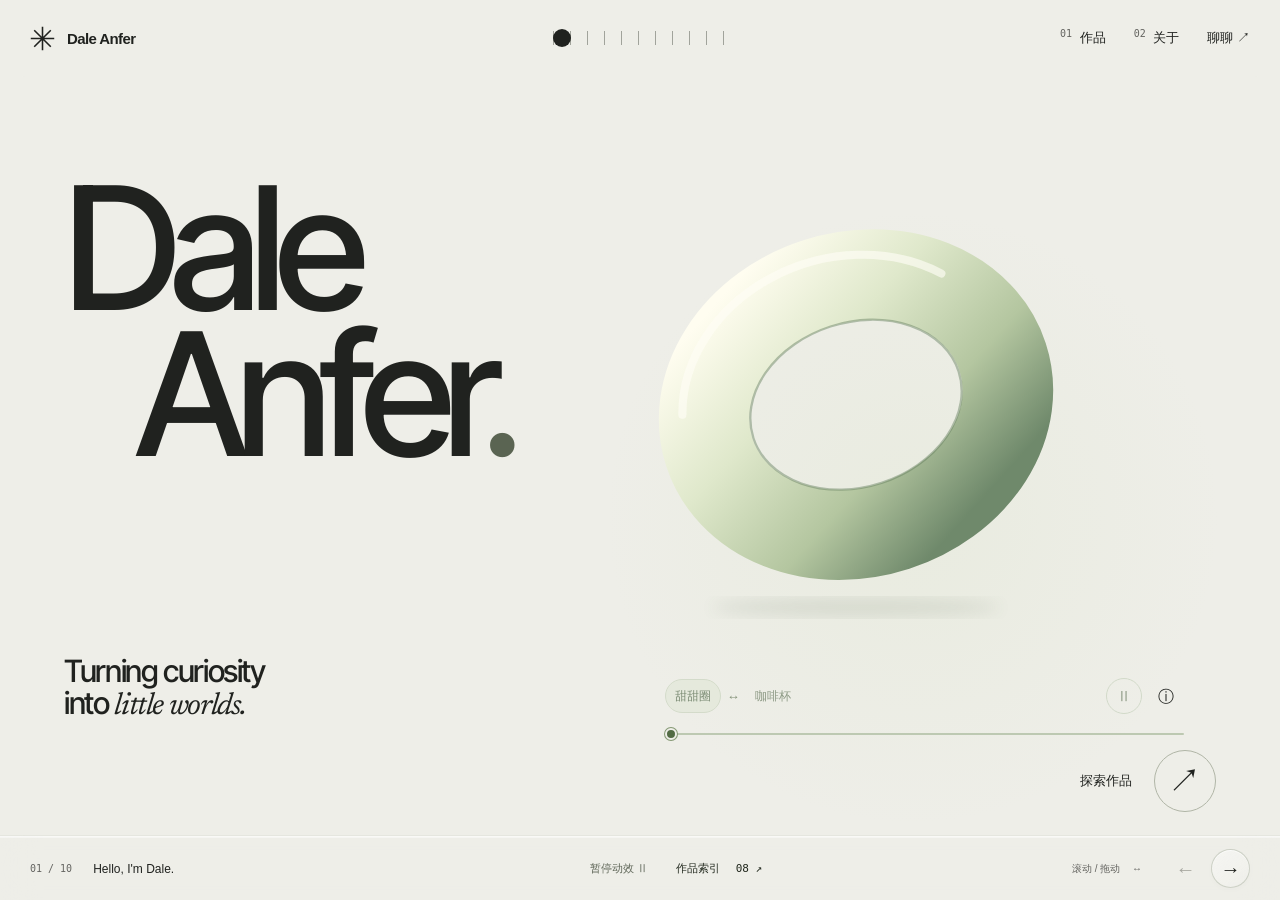
==== commit c687f5a5: "Mark unreleased projects explicitly and replace experience feedback language with author contact" ====
--- a/index.html
+++ b/index.html
@@ -77,19 +77,19 @@
       </section>
 
       <section class="exhibit-panel live-work-panel art-project-panel quant-panel" id="quant" data-project-id="quant" data-panel-name="Million" aria-labelledby="quant-title">
-        <div class="panel-index"><span>06 / QUANT RESEARCH</span><span>RESEARCH · 本地作品</span></div>
+        <div class="panel-index"><span>06 / QUANT RESEARCH</span><span>个人项目 · 未开放</span></div>
         <div class="work-preview project-art" data-artwork="quant"><img data-poster-quality="clear" data-src="assets/art/quant-art-1280-v1.webp" data-srcset="assets/art/quant-art-640-v1.webp 640w, assets/art/quant-art-1280-v1.webp 1280w" sizes="(max-width:800px) calc(100vw - 24px), calc(100vw - 100px)" width="1536" height="1024" alt="绿色玻璃档案、石质结构和铜色证据线的艺术图" decoding="async"><noscript><img src="assets/art/quant-art-1280-v1.webp" width="1536" height="1024" alt="绿色玻璃档案、石质结构和铜色证据线的艺术图" loading="lazy"></noscript><span class="art-image-error">艺术图暂时未能加载，仍可通过下方入口了解项目。</span></div>
         <div class="product-panel-bottom"><div><span class="work-kicker">EVERY HYPOTHESIS LEAVES A TRACE.</span><h2 id="quant-title">Million<span>量化研究</span></h2><p>检索实验、复核方法，把判断放回证据里。<br>让每一次研究，都有迹可循。</p></div><button class="panel-link" type="button" data-work-link data-product-open="quant">了解项目 <span aria-hidden="true">↗</span></button></div>
       </section>
 
       <section class="exhibit-panel live-work-panel art-project-panel film-panel" id="film" data-project-id="film" data-panel-name="AI Clip" aria-labelledby="film-title">
-        <div class="panel-index"><span>07 / FILM & ANIMATION</span><span>FILM · 本地作品</span></div>
+        <div class="panel-index"><span>07 / FILM & ANIMATION</span><span>个人项目 · 未开放</span></div>
         <div class="work-preview project-art" data-artwork="film"><img data-poster-quality="clear" data-src="assets/art/film-art-1280-v1.webp" data-srcset="assets/art/film-art-640-v1.webp 640w, assets/art/film-art-1280-v1.webp 1280w" sizes="(max-width:800px) calc(100vw - 24px), calc(100vw - 100px)" width="1536" height="1024" alt="电影胶片与暖色灯窗组成夜间故事的艺术图" decoding="async"><noscript><img src="assets/art/film-art-1280-v1.webp" width="1536" height="1024" alt="电影胶片与暖色灯窗组成夜间故事的艺术图" loading="lazy"></noscript><span class="art-image-error">艺术图暂时未能加载，仍可通过下方入口了解项目。</span></div>
         <div class="product-panel-bottom"><div><span class="work-kicker">FROM A MOMENT, A LITTLE WORLD.</span><h2 id="film-title">AI Clip</h2><p>从一个分镜，到一部小小的电影。<br>让画面、节奏与光，连成一个故事。</p></div><button class="panel-link" type="button" data-product-open="film">了解项目 <span aria-hidden="true">↗</span></button></div>
       </section>
 
       <section class="exhibit-panel live-work-panel art-project-panel margin-panel" id="margin" data-project-id="margin" data-panel-name="Margin" aria-labelledby="margin-title">
-        <div class="panel-index"><span>08 / AI READING</span><span>ALPHA · 正在打磨</span></div>
+        <div class="panel-index"><span>08 / AI READING</span><span>开发中 · 未开放</span></div>
         <div class="work-preview project-art" data-artwork="margin"><img data-poster-quality="clear" data-src="assets/art/margin-art-1280-v1.webp" data-srcset="assets/art/margin-art-640-v1.webp 640w, assets/art/margin-art-1280-v1.webp 1280w" sizes="(max-width:800px) calc(100vw - 24px), calc(100vw - 100px)" width="1536" height="1024" alt="书页、绿色划线和纸张批注组成的阅读艺术图" decoding="async"><noscript><img src="assets/art/margin-art-1280-v1.webp" width="1536" height="1024" alt="书页、绿色划线和纸张批注组成的阅读艺术图" loading="lazy"></noscript><span class="art-image-error">艺术图暂时未能加载，仍可通过下方入口了解项目。</span></div>
         <div class="product-panel-bottom"><div><span class="work-kicker">A THOUGHT, WITH A SOURCE.</span><h2 id="margin-title">Margin.</h2><p>本地优先的 AI 阅读伙伴。<br>让阅读、思考和原文保持联系。</p></div><button class="panel-link" type="button" data-work-link data-product-open="margin">了解 Margin <span aria-hidden="true">↗</span></button></div>
       </section>
@@ -97,7 +97,7 @@
       <section class="exhibit-panel about-panel" id="about" data-panel-name="A little about Dale" aria-labelledby="about-title">
         <div class="panel-index"><span>09 / THE PERSON BEHIND THE TOOLS</span><span>STILL EXPLORING.</span></div>
         <h2 id="about-title" lang="en">Keep it<br>curious.<br><span>Make it useful.</span></h2>
-        <div class="about-panel-bottom"><p>你好，我是 <span data-profile-name>Dale Anfer</span>。<br><br>我做学习和阅读的工具，也探索量化研究、影视动画和有趣的交互。这里放着可以打开的作品、本地项目演示和正在构建的产品。<br><br>如果某个作品让你停留了一会儿，我们可以聊聊。</p><a class="about-contact" href="#contact" data-contact-open>Say hello <span aria-hidden="true">↗</span></a></div>
+        <div class="about-panel-bottom"><p>你好，我是 <span data-profile-name>Dale Anfer</span>。<br><br>我做学习和阅读的工具，也探索量化研究、影视动画和有趣的交互。这里有已上线的作品，也有尚未开放的个人项目。<br><br>如果某个作品让你停留了一会儿，我们可以聊聊。</p><a class="about-contact" href="#contact" data-contact-open>Say hello <span aria-hidden="true">↗</span></a></div>
         <div class="about-links"><a data-social="github" hidden>GitHub ↗</a><a data-social="x" hidden>X ↗</a><a data-social="newsletter" hidden>订阅 ↗</a><a href="garden.html">书刊版本 ↗</a><span>© <span id="year">2026</span></span></div>
       </section>
     </div>
@@ -112,10 +112,10 @@
 
   <dialog id="work-index" aria-labelledby="work-index-title"><div class="index-heading"><span>THE PLAYGROUND / 07 SELECTED WORKS</span><button class="index-close" type="button" aria-label="关闭作品索引">关闭 ×</button></div><div class="index-layout"><div><h2 id="work-index-title" lang="en">A few things<br>I've <em>made.</em></h2><div id="work-index-list" aria-label="作品列表"></div></div><figure class="index-preview"><img id="index-preview-image" loading="lazy" decoding="async" width="1440" height="960" alt="SlideFetch 作品预览"><figcaption><span id="index-preview-name">SlideFetch</span><span id="index-preview-status">在线作品 ↗</span></figcaption></figure></div></dialog>
 
-  <dialog id="product-dialog" aria-labelledby="dialog-title"><button class="dialog-close" type="button" aria-label="关闭产品介绍">×</button><span class="dialog-eyebrow" id="dialog-category"></span><h2 id="dialog-title"></h2><p class="dialog-tagline" id="dialog-tagline"></p><p id="dialog-description"></p><div class="dialog-note"><span aria-hidden="true">↳</span><p id="dialog-stage"></p></div><a class="solid-button" id="product-destination" href="#contact">聊聊这个产品 ↗</a></dialog>
+  <dialog id="product-dialog" aria-labelledby="dialog-title"><button class="dialog-close" type="button" aria-label="关闭产品介绍">×</button><span class="dialog-eyebrow" id="dialog-category"></span><h2 id="dialog-title"></h2><p class="dialog-tagline" id="dialog-tagline"></p><p id="dialog-description"></p><div class="dialog-note"><span aria-hidden="true">↳</span><p id="dialog-stage"></p></div><a class="solid-button" id="product-destination" href="#contact">联系作者 ↗</a></dialog>
   <dialog id="contact" aria-labelledby="contact-title"><button type="button" class="contact-close" aria-label="关闭联系窗口">×</button><details id="contact-details" open><summary id="contact-title">Let's talk.</summary><div class="contact-inner"><p id="contact-help">留下你的邮箱，方便之后联系。</p><form id="contact-form"><label for="contact-email">你的邮箱<input id="contact-email" name="email" type="email" autocomplete="email" inputmode="email" maxlength="254" placeholder="you@example.com" required></label><input name="_honey" type="text" tabindex="-1" autocomplete="off" aria-hidden="true" style="display:none"><div class="form-actions"><button class="solid-button" type="submit" id="contact-submit">留下邮箱 ↗</button><p id="form-status" role="status" aria-live="polite"></p></div><p class="form-footnote">邮箱仅用于回复与联系。</p></form></div></details></dialog>
-<script data-site-client data-build="assets/site.fc1cd791ff4e.js">document.documentElement.dataset.sculptureModule="./assets/sculpture.30249cd0e9d4.js";document.documentElement.dataset.paperModule="./assets/paper.15bb470d8542.js";
-(()=>{window.PERSONAL_SITE={name:"Dale Anfer",initials:"DA",email:"",contactEndpoint:"https://formsubmit.co/ajax/12ece5fb2485b64fc836402559a86be8",location:"",tagline:"Independent SaaS builder",links:{github:"",x:"",newsletter:""}};window.DALE_PRODUCTS={featuredProductId:"margin",products:[{id:"slidefetch",name:"SlideFetch",category:"LEARNING TOOL",status:"LIVE",tagline:"从课程链接，找到学习资料",description:"粘贴 YouTube 或 B 站课程链接，查找已经入库的课件与讲义。",preview:"assets/art/slidefetch-art-1280-v1.webp",url:"https://slidefetch.com/",previewSrcset:"assets/art/slidefetch-art-640-v1.webp 640w, assets/art/slidefetch-art-1280-v1.webp 1280w",presentation:"artwork",autoplay:!1},{id:"soda",name:"Soda Lab",category:"3D INTERACTION",status:"LIVE",tagline:"给好奇心，加一点气泡",description:"一个可以调配口味、加入冰块、旋转观察的 3D 苏打水实验室。",preview:"assets/art/soda-art-1280-v1.webp",url:"https://soda-flax.vercel.app/",previewSrcset:"assets/art/soda-art-640-v1.webp 640w, assets/art/soda-art-1280-v1.webp 1280w",presentation:"artwork",autoplay:!1},{id:"facedrop",name:"FaceDrop",category:"BROWSER GAME",status:"LIVE",tagline:"每一块线索，都离答案近一点",description:"跟着逐步揭晓的人物线索猜出答案，挑战三分钟模式，也可以用本地照片制作自己的题目。",preview:"assets/art/facedrop-art-1280-v1.webp",url:"https://facedrop-game.vercel.app/",previewSrcset:"assets/art/facedrop-art-640-v1.webp 640w, assets/art/facedrop-art-1280-v1.webp 1280w",presentation:"artwork",autoplay:!1},{id:"nearstage",name:"近场 Nearstage",category:"LIVE MUSIC DISCOVERY",status:"LIVE",tagline:"发现身边的好现场",description:"按城市发现演出，浏览艺人与日历，将感兴趣的现场加入收藏。",preview:"assets/art/nearstage-art-1280-v1.webp",url:"https://nearstage-three.vercel.app/",previewSrcset:"assets/art/nearstage-art-640-v1.webp 640w, assets/art/nearstage-art-1280-v1.webp 1280w",presentation:"artwork",autoplay:!1},{id:"rubik",name:"Rubik Chess",category:"3D CHESS",status:"LIVE",tagline:"把棋局，展开到六个面",description:"围绕立体棋盘探索国际象棋，旋转视角观察六面布局，支持 AI 对弈与好友模式。",preview:"assets/art/rubik-art-1280-v1.webp",url:"https://rubik-chess.vercel.app/",previewSrcset:"assets/art/rubik-art-640-v1.webp 640w, assets/art/rubik-art-1280-v1.webp 1280w",presentation:"artwork",autoplay:!1},{id:"quant",name:"Million",category:"QUANT RESEARCH",status:"DEMO",tagline:"让每一次研究，都有证据可循",description:"量化研究工作台：检索实验，复核报告与验证门禁，追溯研究记录。",preview:"assets/art/quant-art-1280-v1.webp",presentation:"artwork",autoplay:!1,url:"",previewSrcset:"assets/art/quant-art-640-v1.webp 640w, assets/art/quant-art-1280-v1.webp 1280w"},{id:"film",name:"AI Clip",category:"FILM & ANIMATION",status:"DEMO",tagline:"从一个分镜，到一部小小的电影",description:"本地影视与动画制作：原创短片、分镜组织和逐帧审看。",preview:"assets/art/film-art-1280-v1.webp",autoplay:!1,url:"",previewSrcset:"assets/art/film-art-640-v1.webp 640w, assets/art/film-art-1280-v1.webp 1280w",presentation:"artwork"},{id:"margin",name:"Margin",category:"AI READING",status:"ALPHA",tagline:"把一本书读成自己的",description:"本地优先、证据约束、支持听读同步的 AI 主动阅读器。",url:"",preview:"assets/art/margin-art-1280-v1.webp",previewSrcset:"assets/art/margin-art-640-v1.webp 640w, assets/art/margin-art-1280-v1.webp 1280w",presentation:"artwork",autoplay:!1}]};function R0(E,S){if(S<=0)return 0;let _=Number(E);return Math.max(0,Math.min(S-1,Number.isFinite(_)?Math.round(_):0))}function n(E){if(typeof E!=="string"||!E.trim())return"";try{let S=new URL(E.trim());if(!["http:","https:"].includes(S.protocol)||S.username||S.password)return"";return S.href}catch{return""}}function Q0(){if(!(typeof CSS<"u"&&typeof CSS.supports==="function"&&(CSS.supports("backdrop-filter","blur(1px)")||CSS.supports("-webkit-backdrop-filter","blur(1px)"))))return{arm(){},reset(){},render(){}};let S=["(prefers-reduced-transparency:reduce)","(prefers-contrast:more)","(prefers-reduced-motion:reduce)"].map((M)=>matchMedia(M)),_=[...document.querySelectorAll("#gallery>.exhibit-panel")],A=document.createElement("div");A.id="gallery-glass",A.className="gallery-glass-layer",A.dataset.effect="soft-edge",A.hidden=!0,A.inert=!0,A.setAttribute("aria-hidden","true");for(let M of["light","near"]){let z=document.createElement("span");z.className="gallery-glass-pane",z.dataset.depth=M,A.append(z)}document.body.append(A);let Q,L,U=()=>S.some((M)=>M.matches)||document.body.classList.contains("motion-paused");function B(){L=null,A.hidden=!0}function j(M){if(L||!Q||U()||document.querySelector("dialog[open]"))return;let[z,q,H]=Q,X=z[M],Z=_[M];if(!X||!Z)return;let b=q?(parseFloat(getComputedStyle(Z).scrollMarginTop)||0)+(parseFloat(getComputedStyle(document.documentElement).scrollPaddingTop)||0):H.left+(H.width-X.width)/2;L={index:M,stacked:q,start:b,moved:!1};let V=getComputedStyle(Z).backgroundColor.match(/[\d.]+/g);A.style.setProperty("--edge-tint",V?.length>=3?"rgb("+V.slice(0,3).join(" ")+" / .025)":"transparent")}let F=(M,z,q)=>{let H=Math.max(0,Math.min(1,(q-M)/(z-M)));return H*H*(3-2*H)};function K(M,z,q){if(Q=[M,z,q],!L){A.hidden=!0;return}if(L.stacked!==z||U()||document.hidden){B();return}let H=M[L.index],X=(z?H.top:H.left)-L.start,Z=X<0?-1:1,b=M[L.index-Z],V=b?Math.abs(z?b.top-H.top:b.left-H.left):z?H.height:H.width,J=Math.min(1,Math.abs(X)/Math.max(1,V));if(J>0.01)L.moved=!0;if(J>=0.995||J<0.004&&L.moved){B();return}if(J<0.012){A.hidden=!0;return}let Y=z?{left:12,top:0,right:innerWidth-12,bottom:innerHeight-65}:{left:0,top:q.top,right:innerWidth,bottom:q.bottom},w=z?Z<0?Y.top-H.top:H.bottom-Y.bottom:Z<0?Y.left-H.left:H.right-Y.right;if(w<=0){A.hidden=!0;return}let W=Math.max(Y.left,H.left),D=Math.min(Y.right,H.right),P=Math.max(Y.top,H.top),k=Math.min(Y.bottom,H.bottom);if(z)if(Z<0)k=Math.min(k,Y.top+64);else P=Math.max(P,Y.bottom-64);else{let u=Math.min(144,innerWidth*0.1);if(Z<0)D=Math.min(D,Y.left+u);else W=Math.max(W,Y.right-u)}if(D-W<2||k-P<2){A.hidden=!0;return}let i=F(0,z?24:36,w)*F(0.012,0.18,J)*F(0,0.16,1-J);A.dataset.direction=z?Z<0?"top":"bottom":Z<0?"left":"right",A.dataset.origin=String(L.index),A.dataset.progress=J.toFixed(3),A.style.setProperty("--edge-visibility",i.toFixed(4)),Object.assign(A.style,{left:W+"px",top:P+"px",width:D-W+"px",height:k-P+"px",opacity:"1"}),A.hidden=!1}return S.forEach((M)=>M.addEventListener("change",B)),document.addEventListener("motion:change",B),document.addEventListener("visibilitychange",B),window.addEventListener("pagehide",B),{arm:j,reset:B,render:K}}function a(E,S,_){let A=S?.split(",").map((Q)=>Q.trim().split(/\s+/)).find(([,Q])=>Q==="640w")?.[0];return{src:_&&A?A:E,srcset:_&&A?"":S||""}}var I=document.querySelector("#gallery");if(I){let V=function(){cancelAnimationFrame(X),X=0,H=null,Z=0},J=function(R){if(X=0,H===null)return;if(document.hidden||L.matches||Q.matches||document.body.classList.contains("motion-paused")||document.querySelector("dialog[open]")){V();return}let O=I.scrollLeft,$=H-O;if(Math.abs($)<1.25||R-b>280){I.scrollTo({left:H,behavior:"instant"}),V();return}let N=Math.min(32,Z?R-Z:16);Z=R,I.scrollTo({left:O+$*(1-Math.exp(-N/45)),behavior:"instant"}),X=requestAnimationFrame(J)},Y=function(R){let O=I.scrollLeft;if(H===null||Math.sign(R)!==Math.sign(H-O))H=O;if(H=Math.max(0,Math.min(I.scrollWidth-I.clientWidth,H+R)),b=performance.now(),!X)X=requestAnimationFrame(J)},D=function(R,O=!0){V();let $=R0(R,E.length);if(M=$,I.dataset.targetPanel=E[$].id,O)history.replaceState(null,"","#"+E[$].id);let N=O&&!Q.matches?"smooth":"instant";if(N==="instant")U.reset();else U.arm(B);if(document.dispatchEvent(new CustomEvent("gallery:target",{detail:{id:E[$].id}})),L.matches)if($===0)window.scrollTo({top:0,behavior:N});else E[$].scrollIntoView({behavior:N,block:"start"});else I.scrollTo({left:Math.max(0,E[$].offsetLeft-(I.clientWidth-E[$].offsetWidth)/2),behavior:N})},P=function(){let R=L.matches?{left:0,top:0,width:innerWidth,height:innerHeight}:I.getBoundingClientRect(),O=E.map((N)=>N.getBoundingClientRect()),$=1/0;if(E.forEach((N,C)=>{let G=O[C],x=L.matches?0:Math.max(-1,Math.min(1,(G.left+G.width/2-R.left-R.width/2)/R.width));N.style.setProperty("--panel-distance",Q.matches?"0":x.toFixed(3));let g=L.matches?Math.abs(G.top+G.height/2-R.height/2):Math.abs(G.left+G.width/2-R.left-R.width/2);if(g<$)B=C,$=g}),U.render(O,L.matches,R),B!==j)S.value=String(B),_.disabled=B===0,A.disabled=B===E.length-1,document.querySelector("#gallery-count").textContent=String(B+1).padStart(2,"0")+" / "+String(E.length).padStart(2,"0"),document.querySelector("#gallery-current").textContent=E[B].dataset.panelName,document.querySelectorAll(".exhibit-header [data-gallery-jump]").forEach((N)=>{if(N.hash==="#products"?Boolean(E[B].dataset.projectId):N.hash==="#"+E[B].id)N.setAttribute("aria-current","location");else N.removeAttribute("aria-current")}),j=B,E.forEach((N,C)=>N.classList.toggle("is-current",C===B)),document.dispatchEvent(new CustomEvent("gallery:change",{detail:{id:E[B].id}}));F=0},k=function(R){if(R?.type==="resize")U.reset();if(!F)F=requestAnimationFrame(P);clearTimeout(z),z=setTimeout(()=>{if(F)cancelAnimationFrame(F);if(P(),M!==null&&B!==M)return;M=null,delete I.dataset.targetPanel,document.dispatchEvent(new Event("gallery:settled"))},160)},e=function(R){let O=E[R0(B+R,E.length)];if(O?.id!==i)i=O.id,document.dispatchEvent(new CustomEvent("gallery:target",{detail:{id:O.id}}))},B0=function(){let R=E.findIndex((O)=>"#"+O.id===location.hash);if(R>=0)D(R,!1);P()},s=function(){if(!K)return;let R=K.id;if(K.moved)q=!0,setTimeout(()=>{q=!1},0);if(K=null,I.hasPointerCapture(R))I.releasePointerCapture(R);I.classList.remove("is-dragging")},E=[...I.querySelectorAll(".exhibit-panel")],S=document.querySelector("#gallery-position"),_=document.querySelector("#gallery-prev"),A=document.querySelector("#gallery-next"),Q=window.matchMedia("(prefers-reduced-motion: reduce)"),L=window.matchMedia("(max-width: 800px)"),U=Q0(),B=0,j=-1,F=0,K=null,M=null,z,q=!1,H=null,X=0,Z=0,b=0;window.addEventListener("blur",V),window.addEventListener("pagehide",V),window.addEventListener("resize",V),document.addEventListener("motion:change",V),Q.addEventListener("change",V);let w=document.querySelector("#work-index"),W=document.querySelector("#work-index-list");if(w&&W){let $=function(N){let C=document.querySelector("#index-preview-image"),G=a(N.preview,N.previewSrcset,L.matches);if(G.srcset)C.srcset=G.srcset;else C.removeAttribute("srcset");C.sizes="(max-width:800px) 300px, 42vw",C.src=G.src||O[N.id],C.alt=N.name+" 作品预览",document.querySelector("#index-preview-name").textContent=N.name,document.querySelector("#index-preview-status").textContent=N.url?"在线作品 ↗":N.id==="film"?"影视制作 / 本地项目":N.status==="ALPHA"?"Alpha / 正在打磨":"本地研究项目"},R=window.DALE_PRODUCTS?.products||[],O={margin:"assets/reading-garden.svg"};R.forEach((N,C)=>{let G=E.find((C0)=>C0.dataset.projectId===N.id);if(!G)return;let x=document.createElement("a");x.className="index-row",x.href="#"+G.id,x.dataset.galleryJump="";let g=document.createElement("span");g.textContent=String(C+1).padStart(2,"0");let _0=document.createElement("span");_0.textContent=N.name;let H0=document.createElement("small");H0.textContent=N.url?"在线":N.id==="film"?"影视":N.status==="ALPHA"?"开发中":"研究";let E0=document.createElement("b");E0.textContent="↗",E0.setAttribute("aria-hidden","true"),x.append(g,_0,H0,E0),x.addEventListener("pointerenter",()=>$(N)),x.addEventListener("focus",()=>$(N)),W.append(x)}),document.querySelector("[data-index-open]").addEventListener("click",()=>{if(!document.querySelector("#index-preview-image").getAttribute("src")&&R[0])$(R[0]);w.showModal()}),document.querySelector(".index-close").addEventListener("click",()=>w.close()),w.addEventListener("click",(N)=>{if(N.target!==w)return;let C=w.getBoundingClientRect();if(N.clientX<C.left||N.clientX>C.right||N.clientY<C.top||N.clientY>C.bottom)w.close()})}I.addEventListener("scroll",k,{passive:!0}),window.addEventListener("scroll",k,{passive:!0}),window.addEventListener("resize",k,{passive:!0});let i,u;window.addEventListener("wheel",(R)=>{if(R.ctrlKey||document.querySelector("dialog[open]"))return;U.arm(B);let O=L.matches?R.deltaY:Math.abs(R.deltaX)>Math.abs(R.deltaY)?R.deltaX:R.deltaY;if(O)e(Math.sign(O))},{passive:!0}),window.addEventListener("touchstart",(R)=>{u=R.touches[0]?.clientY},{passive:!0}),window.addEventListener("touchmove",(R)=>{U.arm(B);let O=R.touches[0]?.clientY;if(L.matches&&Math.abs(u-O)>6)e(Math.sign(u-O))},{passive:!0}),window.addEventListener("keydown",(R)=>{if(["PageUp","PageDown","ArrowUp","ArrowDown","Home","End"," "].includes(R.key))U.arm(B)}),_.addEventListener("click",()=>D((M??B)-1)),A.addEventListener("click",()=>D((M??B)+1)),document.querySelector("[data-next-panel]")?.addEventListener("click",()=>D(1)),S.max=String(E.length-1),S.addEventListener("input",()=>D(Number(S.value))),document.querySelectorAll("[data-gallery-jump]").forEach((R)=>{R.addEventListener("click",(O)=>{let $=E.findIndex((N)=>"#"+N.id===R.hash);if($<0)return;if(O.preventDefault(),w?.open)w.close();if(history.replaceState(null,"",R.hash),D($),R.closest("#work-index"))I.focus({preventScroll:!0})})}),window.addEventListener("hashchange",B0),I.addEventListener("wheel",(R)=>{if(!R.ctrlKey)M=null,delete I.dataset.targetPanel;if(L.matches||R.ctrlKey||Math.abs(R.deltaX)>Math.abs(R.deltaY)||R.target.closest("input,textarea,select")){V();return}let O=R.deltaY*(R.deltaMode===1?16:R.deltaMode===2?I.clientWidth:1);if(!(O>0?I.scrollLeft<I.scrollWidth-I.clientWidth-2:I.scrollLeft>2))return;if(R.preventDefault(),M=null,delete I.dataset.targetPanel,Q.matches||document.body.classList.contains("motion-paused")||Math.abs(O)<40||!Number.isInteger(R.deltaY))V(),I.scrollLeft+=O;else Y(O)},{passive:!1}),I.addEventListener("keydown",(R)=>{if(R.altKey||R.ctrlKey||R.metaKey||R.target.closest("input,textarea,select,button,a"))return;if(!["ArrowLeft","ArrowRight","Home","End"].includes(R.key))return;R.preventDefault(),D(R.key==="Home"?0:R.key==="End"?E.length-1:(M??B)+(R.key==="ArrowRight"?1:-1))}),I.addEventListener("pointerdown",(R)=>{V(),M=null,delete I.dataset.targetPanel;let O=R.target.closest("button,a,input,textarea,select,summary");if(L.matches||R.pointerType!=="mouse"||R.button!==0||O&&!O.matches(".work-preview"))return;M=null,delete I.dataset.targetPanel,K={id:R.pointerId,x:R.clientX,left:I.scrollLeft,moved:!1}}),I.addEventListener("pointermove",(R)=>{if(!K||K.id!==R.pointerId)return;let O=R.clientX-K.x;if(Math.abs(O)>6&&!K.moved)K.moved=!0,I.setPointerCapture(R.pointerId),I.classList.add("is-dragging");if(K.moved)R.preventDefault(),U.arm(B),e(O<0?1:-1),I.scrollLeft=K.left-O}),I.addEventListener("pointerup",s),I.addEventListener("pointercancel",s),I.addEventListener("lostpointercapture",s),window.addEventListener("pointerup",s),window.addEventListener("blur",s),I.addEventListener("click",(R)=>{if(!q)return;R.preventDefault(),R.stopPropagation(),q=!1},!0),I.querySelectorAll(".work-preview,.work-preview img").forEach((R)=>{R.draggable=!1}),I.addEventListener("pointermove",(R)=>{if(Q.matches||L.matches||K||document.body.classList.contains("motion-paused"))return;let O=R.target.closest(".live-work-panel");if(!O)return;let $=O.getBoundingClientRect();O.style.setProperty("--scene-x",((R.clientX-$.left)/$.width-0.5).toFixed(3)),O.style.setProperty("--scene-y",((R.clientY-$.top)/$.height-0.5).toFixed(3))});let l=document.querySelector("#highlight-toggle");l?.addEventListener("click",()=>{let R=l.getAttribute("aria-pressed")!=="true";l.setAttribute("aria-pressed",String(R)),l.innerHTML=R?"已经记下这句话 <span>✓</span>":"试着留一道划线 <span>＋</span>",document.querySelector(".reader-concept").classList.toggle("is-highlighted",R)});let L0=["用字幕找到正在讨论的主题。","把重要画面留作笔记的证据。","让观点与具体时间点保持联系。","从上次的位置继续学习。"],M0=document.querySelector("#frame-scrubber");M0?.addEventListener("input",()=>{let R=Number(M0.value),O=Math.round(R/100*720),$=Math.min(L0.length-1,Math.floor(R/25));document.querySelector("#frame-time").textContent=String(Math.floor(O/60)).padStart(2,"0")+":"+String(O%60).padStart(2,"0"),document.querySelector("#frame-note-index").textContent=String($+1).padStart(2,"0"),document.querySelector("#frame-note").textContent=L0[$],document.querySelector(".frame-geometry").style.setProperty("--frame-shift",(R-40)*0.5+"%")}),B0(),I.dataset.ready="true"}function $0(E,S){let _=matchMedia("(prefers-reduced-motion: reduce)"),A=null,Q=[],L=null,U,B=!1,j=null,F=!1,K=0,M=()=>!_.matches&&!document.hidden&&!document.body.classList.contains("motion-paused")&&!document.querySelector("dialog[open],#gallery-glass:not([hidden])")&&!S();function z(){clearTimeout(U);for(let V of Q)V.pause();if(L?.pauseAnimations(),j?.pause(),A)A.stage.dataset.artMotion="paused"}function q(){z(),K++,F=!1,j?.destroy(),j=null;for(let V of Q)V.cancel();if(Q=[],L?.remove(),L=null,A)delete A.stage.dataset.artMotion,A.stage.querySelector(".art-light")?.remove();A=null}function H(V){if(!M()||B||V.stage.dataset.artState!=="ready"||!V.panel.classList.contains("is-current"))return;if(A!==V){q(),A=V;let J=V.stage.querySelector(".art-scene");if(!J)J=document.createElement("div"),J.className="art-scene",V.image.before(J),J.append(V.image);let Y=matchMedia("(max-width:800px)").matches,w=Y?3:8;if(V.stage.dataset.artwork!=="slidefetch")Q.push(J.animate([{transform:"scale(1.018) translate3d(0,0,0)"},{transform:`scale(1.026) translate3d(${-w}px,${-w*0.55}px,0)`},{transform:"scale(1.018) translate3d(0,0,0)"}],{duration:14000,iterations:1/0,easing:"ease-in-out"}));let W=document.createElement("div");if(W.className="art-light",J.append(W),Q.push(W.animate([{opacity:0,transform:"translateX(-5%)"},{opacity:0.55,transform:"translateX(3%)"},{opacity:0,transform:"translateX(9%)"}],{duration:11000,iterations:1/0,easing:"ease-in-out"})),V.stage.dataset.artwork==="slidefetch")L=document.createElementNS("http://www.w3.org/2000/svg","svg"),L.setAttribute("viewBox","0 0 1280 853"),L.setAttribute("preserveAspectRatio","xMidYMin slice"),L.setAttribute("aria-hidden","true"),L.classList.add("art-orbit"),L.innerHTML='<defs><radialGradient id="art-orb-light"><stop stop-color="#fff" stop-opacity=".65"/><stop offset="1" stop-color="#aedfff" stop-opacity="0"/></radialGradient></defs><circle cx="896" cy="277" r="39" fill="url(#art-orb-light)" class="art-orb-glint"/><circle r="3.2" fill="#fff7ba"><animateMotion dur="9s" repeatCount="indefinite" path="M550 28 C560 165 658 236 798 319 C922 393 1098 382 1117 267"/></circle><circle r="2.5" fill="#d3f0ff"><animateMotion dur="12s" begin="-5s" repeatCount="indefinite" path="M541 398 C653 342 816 367 942 269 C1055 181 1096 151 1103 196"/></circle>',J.append(L),L.pauseAnimations(),Q.push(L.querySelector(".art-orb-glint").animate([{opacity:0.08},{opacity:0.62},{opacity:0.08}],{duration:5000,iterations:1/0,easing:"ease-in-out"}))}A.stage.dataset.artMotion="playing";for(let J of Q)J.play();if(L?.unpauseAnimations(),j?.resume(),V.stage.dataset.artwork==="slidefetch"&&!j&&!F){let J=++K;F=!0,import(document.documentElement.dataset.paperModule||"./paper-sway.js").then(async(Y)=>{if(J!==K||A!==V)return;let w=await Y.createPaperSway(V.stage.querySelector(".art-scene"),V.image);if(J!==K||A!==V){w.destroy();return}if(j=w,F=!1,M()&&!B)j.resume();else j.pause()}).catch(()=>{if(J===K)F=!1})}}function X(){clearTimeout(U);let V=E.find((J)=>J.panel.classList.contains("is-current"));if(A&&A!==V)q();if(!M()||B||!V||V.stage.dataset.artState!=="ready"){z();return}U=setTimeout(()=>H(V),450)}function Z(){B=!0,z(),clearTimeout(U),U=setTimeout(()=>{B=!1,X()},200)}document.querySelector("#gallery")?.addEventListener("scroll",Z,{passive:!0}),window.addEventListener("scroll",Z,{passive:!0}),document.addEventListener("gallery:settled",()=>{B=!1,X()}),document.addEventListener("motion:change",X),document.addEventListener("visibilitychange",X),_.addEventListener("change",X);let b=[...document.querySelectorAll("dialog")];for(let V of b)new MutationObserver(X).observe(V,{attributes:!0,attributeFilter:["open"]});return{sync:X,pause:z}}var J0=matchMedia("(max-width:800px)"),F0=document.querySelector("#gallery"),p=[...document.querySelectorAll(".project-art[data-artwork]")].map((E)=>({stage:E,panel:E.closest(".exhibit-panel"),image:E.querySelector("img"),source:"",failed:!1})),o,z0=()=>navigator.connection?.saveData===!0||/(^|-)2g$|^3g$/.test(navigator.connection?.effectiveType||"");function j0(E){if(clearTimeout(o),z0())return;o=setTimeout(()=>{if(document.hidden||z0()||!E.panel.classList.contains("is-current"))return;let S=p[p.indexOf(E)+1];if(S)S0(S,"low")},500)}function S0(E,S="high",_=!1){if(!E)return;let A=E.image,Q=a(A.dataset.src,A.dataset.srcset,J0.matches);if(A.fetchPriority=S,E.source===Q.src&&(!E.failed||!_))return;if(E.source=Q.src,E.failed=!1,E.stage.dataset.artState="loading",_)A.removeAttribute("src"),A.removeAttribute("srcset");if(Q.srcset)A.srcset=Q.srcset;else A.removeAttribute("srcset");A.src=Q.src}var r=$0(p,()=>navigator.connection?.saveData===!0);for(let E of p)E.image.addEventListener("load",async()=>{try{await E.image.decode()}catch{}if(!E.image.complete||!E.image.naturalWidth)return;if(E.failed=!1,E.stage.dataset.artState="ready",r.sync(),E.panel.classList.contains("is-current"))j0(E)}),E.image.addEventListener("error",()=>{E.failed=!0,E.stage.dataset.artState="error",r.sync()});function y(E=!1){let S=F0?.dataset.targetPanel,_=p.find((A)=>A.panel.classList.contains("is-current")&&(!S||A.panel.id===S));if(_)S0(_,"high",E);r.sync()}document.addEventListener("gallery:target",(E)=>{clearTimeout(o),r.pause(),S0(p.find((S)=>S.panel.id===E.detail?.id),"high",!0)});document.addEventListener("gallery:change",()=>y(!0));document.addEventListener("gallery:settled",()=>y(!0));window.addEventListener("pageshow",()=>y(!0));window.addEventListener("online",()=>y(!0));J0.addEventListener("change",()=>y(!0));navigator.connection?.addEventListener?.("change",()=>{clearTimeout(o),y()});y();function K0(E){if(!/^https:\/\/formsubmit\.co\/ajax\/[^/?#]+$/.test(E.contactEndpoint||"")||document.querySelector("[data-contact-connection]"))return;let S=document.createElement("link");S.rel="preconnect",S.href="https://formsubmit.co",S.crossOrigin="anonymous",S.dataset.contactConnection="",document.head.append(S)}function U0(E,S){if(!E)return;let _=document.querySelector("#form-status"),A=document.querySelector("#contact-submit"),Q=!1;E.addEventListener("submit",async(L)=>{if(L.preventDefault(),Q||!E.reportValidity())return;if(E.elements.namedItem("_honey")?.value)return;if(navigator.onLine===!1){_.textContent="网络已断开，邮箱会保留，请联网后重试。";return}let U=E.elements.namedItem("email").value.trim(),B=S.contactEndpoint;if(!B||!/^https:\/\/formsubmit\.co\/ajax\/[^/?#]+$/.test(B)){_.textContent="联系入口暂未就绪，请稍后再试。";return}Q=!0,A.disabled=!0,A.textContent="正在提交…",_.textContent="",E.setAttribute("aria-busy","true");let j=new AbortController,F=setTimeout(()=>j.abort(),15000);try{let K=new URLSearchParams({email:U,_replyto:U,_subject:(S.name||"个人网站")+" · 新的联系邮箱",_template:"table",_captcha:"false",_honey:"",项目:E.dataset.product||"其他联系",来源:location.origin}),M=await fetch(B,{method:"POST",headers:{Accept:"application/json"},signal:j.signal,keepalive:!0,body:K}),z=await M.json();if(!M.ok||![!0,"true"].includes(z.success))throw Error("Submission not accepted");E.reset(),_.textContent="邮箱已提交，感谢联系。"}catch{_.textContent="暂时无法提交，邮箱仍保留在输入框中，请稍后重试。"}finally{clearTimeout(F),Q=!1,A.disabled=!1,A.textContent="留下邮箱 ↗",E.removeAttribute("aria-busy")}})}var v=matchMedia("(prefers-reduced-motion: reduce)"),d=document.querySelector("#motion-toggle"),m=v.matches;function N0(){document.body.classList.toggle("motion-paused",m),d.setAttribute("aria-pressed",String(m)),d.disabled=v.matches,d.textContent=v.matches?"已减少动效":m?"播放动效 ↗":"暂停动效 Ⅱ",d.setAttribute("aria-label",v.matches?"系统已设置减少动效":m?"播放动态效果":"暂停动态效果"),document.dispatchEvent(new Event("motion:change"))}d.addEventListener("click",()=>{m=!m,N0()});v.addEventListener("change",()=>{m=v.matches,N0()});N0();var A0=document.querySelector(".cover-panel");if(A0?.querySelector("#kinetic-sculpture")){let S=function(){if(E||!A0.classList.contains("is-current")||document.hidden||document.querySelector("dialog[open]"))return;E=!0,setTimeout(()=>requestAnimationFrame(()=>requestAnimationFrame(()=>{if(!A0.classList.contains("is-current")||document.hidden||document.querySelector("dialog[open]")){E=!1;return}import(document.documentElement.dataset.sculptureModule||"./homeomorphism.js").catch(()=>{E=!1;let A=document.querySelector("#morph-hint");if(A)A.textContent="静态预览 · 动画暂未加载"})})),1100)},E=!1;document.addEventListener("gallery:change",S),document.addEventListener("visibilitychange",S),document.querySelectorAll("dialog").forEach((_)=>_.addEventListener("close",S)),S()}var c=window.PERSONAL_SITE||{},O0=window.DALE_PRODUCTS||{products:[]},I0=Array.isArray(O0.products)?O0.products:[],V0=document.querySelector("#contact-form"),X0=document.querySelector("#contact-details"),h=document.querySelector("#product-dialog"),f=document.querySelector("dialog#contact"),Z0=document.querySelector("#form-status"),T=null;document.querySelectorAll("[data-profile-name]").forEach((E)=>{if(c.name)E.textContent=c.name});var Y0=I0.find((E)=>E.id===O0.featuredProductId)||I0[0];document.querySelectorAll("[data-featured-name]").forEach((E)=>{if(Y0)E.textContent=Y0.name});document.querySelectorAll("[data-social]").forEach((E)=>{let S=n(c.links?.[E.dataset.social]);if(!S)return;E.href=S,E.target="_blank",E.rel="noopener noreferrer",E.hidden=!1});var w0=document.querySelector("#year");if(w0)w0.textContent=String(new Date().getFullYear());function t(E){if(!X0||!V0)return;if(K0(c),h?.open)h.close();if(X0.open=!0,V0.dataset.product=E||"",Z0)Z0.textContent="";if(f&&!f.open)f.showModal()}document.querySelectorAll("[data-contact-open]").forEach((E)=>{E.addEventListener("click",(S)=>{if(f)S.preventDefault();t()})});if(location.hash==="#contact")t();window.addEventListener("hashchange",()=>{if(location.hash==="#contact")t()});document.querySelectorAll("[data-product-open]").forEach((E)=>{E.addEventListener("click",()=>{if(T=I0.find((A)=>A.id===E.dataset.productOpen),!T||!h)return;document.querySelector("#dialog-title").textContent=T.name,document.querySelector("#dialog-category").textContent=T.category,document.querySelector("#dialog-tagline").textContent=T.tagline,document.querySelector("#dialog-description").textContent=T.description;let S=n(T.url);document.querySelector("#dialog-stage").textContent=S?"可以前往产品网站，了解更多功能与使用方式。":T.status==="ALPHA"?"还在认真打磨的 Alpha 版本，尚未开放公开体验。如果你也遇到类似的问题，很想听听你的想法。":"这是一个仍在探索中的产品原型，尚未开放公开体验。欢迎分享你的使用场景和建议。";let _=document.querySelector("#product-destination");if(_.textContent=S?"前往 "+T.name+" ↗":"聊聊这个产品 ↗",_.href=S||"#contact",S)_.target="_blank",_.rel="noopener noreferrer";else _.removeAttribute("target"),_.removeAttribute("rel");h.showModal()})});document.querySelector("#product-destination")?.addEventListener("click",(E)=>{if(T&&!n(T.url)){if(f)E.preventDefault();t(T.name)}});document.querySelector(".dialog-close")?.addEventListener("click",()=>h.close());document.querySelector(".contact-close")?.addEventListener("click",()=>f.close());f?.addEventListener("click",(E)=>{if(E.target!==f)return;let S=f.getBoundingClientRect();if(E.clientX<S.left||E.clientX>S.right||E.clientY<S.top||E.clientY>S.bottom)f.close()});h?.addEventListener("click",(E)=>{if(E.target!==h)return;let S=h.getBoundingClientRect();if(E.clientX<S.left||E.clientX>S.right||E.clientY<S.top||E.clientY>S.bottom)h.close()});U0(V0,c);if("serviceWorker"in navigator&&(location.hostname==="sudoun.github.io"||new URLSearchParams(location.search).has("cache-test"))){let E=()=>setTimeout(()=>{let S=()=>navigator.serviceWorker.register("./sw.js",{scope:"./",updateViaCache:"none"}).catch(()=>{});if("requestIdleCallback"in window)requestIdleCallback(S,{timeout:1500});else S()},2500);if(document.readyState==="complete")E();else window.addEventListener("load",E,{once:!0})}})();
+<script data-site-client data-build="assets/site.e863e20a2707.js">document.documentElement.dataset.sculptureModule="./assets/sculpture.30249cd0e9d4.js";document.documentElement.dataset.paperModule="./assets/paper.15bb470d8542.js";
+(()=>{window.PERSONAL_SITE={name:"Dale Anfer",initials:"DA",email:"",contactEndpoint:"https://formsubmit.co/ajax/12ece5fb2485b64fc836402559a86be8",location:"",tagline:"Independent SaaS builder",links:{github:"",x:"",newsletter:""}};window.DALE_PRODUCTS={featuredProductId:"margin",products:[{id:"slidefetch",name:"SlideFetch",category:"LEARNING TOOL",status:"LIVE",tagline:"从课程链接，找到学习资料",description:"粘贴 YouTube 或 B 站课程链接，查找已经入库的课件与讲义。",preview:"assets/art/slidefetch-art-1280-v1.webp",url:"https://slidefetch.com/",previewSrcset:"assets/art/slidefetch-art-640-v1.webp 640w, assets/art/slidefetch-art-1280-v1.webp 1280w",presentation:"artwork",autoplay:!1},{id:"soda",name:"Soda Lab",category:"3D INTERACTION",status:"LIVE",tagline:"给好奇心，加一点气泡",description:"一个可以调配口味、加入冰块、旋转观察的 3D 苏打水实验室。",preview:"assets/art/soda-art-1280-v1.webp",url:"https://soda-flax.vercel.app/",previewSrcset:"assets/art/soda-art-640-v1.webp 640w, assets/art/soda-art-1280-v1.webp 1280w",presentation:"artwork",autoplay:!1},{id:"facedrop",name:"FaceDrop",category:"BROWSER GAME",status:"LIVE",tagline:"每一块线索，都离答案近一点",description:"跟着逐步揭晓的人物线索猜出答案，挑战三分钟模式，也可以用本地照片制作自己的题目。",preview:"assets/art/facedrop-art-1280-v1.webp",url:"https://facedrop-game.vercel.app/",previewSrcset:"assets/art/facedrop-art-640-v1.webp 640w, assets/art/facedrop-art-1280-v1.webp 1280w",presentation:"artwork",autoplay:!1},{id:"nearstage",name:"近场 Nearstage",category:"LIVE MUSIC DISCOVERY",status:"LIVE",tagline:"发现身边的好现场",description:"按城市发现演出，浏览艺人与日历，将感兴趣的现场加入收藏。",preview:"assets/art/nearstage-art-1280-v1.webp",url:"https://nearstage-three.vercel.app/",previewSrcset:"assets/art/nearstage-art-640-v1.webp 640w, assets/art/nearstage-art-1280-v1.webp 1280w",presentation:"artwork",autoplay:!1},{id:"rubik",name:"Rubik Chess",category:"3D CHESS",status:"LIVE",tagline:"把棋局，展开到六个面",description:"围绕立体棋盘探索国际象棋，旋转视角观察六面布局，支持 AI 对弈与好友模式。",preview:"assets/art/rubik-art-1280-v1.webp",url:"https://rubik-chess.vercel.app/",previewSrcset:"assets/art/rubik-art-640-v1.webp 640w, assets/art/rubik-art-1280-v1.webp 1280w",presentation:"artwork",autoplay:!1},{id:"quant",name:"Million",category:"QUANT RESEARCH",status:"DEMO",tagline:"让每一次研究，都有证据可循",description:"量化研究工作台：检索实验，复核报告与验证门禁，追溯研究记录。",preview:"assets/art/quant-art-1280-v1.webp",presentation:"artwork",autoplay:!1,url:"",previewSrcset:"assets/art/quant-art-640-v1.webp 640w, assets/art/quant-art-1280-v1.webp 1280w"},{id:"film",name:"AI Clip",category:"FILM & ANIMATION",status:"DEMO",tagline:"从一个分镜，到一部小小的电影",description:"本地影视与动画制作：原创短片、分镜组织和逐帧审看。",preview:"assets/art/film-art-1280-v1.webp",autoplay:!1,url:"",previewSrcset:"assets/art/film-art-640-v1.webp 640w, assets/art/film-art-1280-v1.webp 1280w",presentation:"artwork"},{id:"margin",name:"Margin",category:"AI READING",status:"ALPHA",tagline:"把一本书读成自己的",description:"本地优先、证据约束、支持听读同步的 AI 主动阅读器。",url:"",preview:"assets/art/margin-art-1280-v1.webp",previewSrcset:"assets/art/margin-art-640-v1.webp 640w, assets/art/margin-art-1280-v1.webp 1280w",presentation:"artwork",autoplay:!1}]};function R0(E,S){if(S<=0)return 0;let _=Number(E);return Math.max(0,Math.min(S-1,Number.isFinite(_)?Math.round(_):0))}function n(E){if(typeof E!=="string"||!E.trim())return"";try{let S=new URL(E.trim());if(!["http:","https:"].includes(S.protocol)||S.username||S.password)return"";return S.href}catch{return""}}function Q0(){if(!(typeof CSS<"u"&&typeof CSS.supports==="function"&&(CSS.supports("backdrop-filter","blur(1px)")||CSS.supports("-webkit-backdrop-filter","blur(1px)"))))return{arm(){},reset(){},render(){}};let S=["(prefers-reduced-transparency:reduce)","(prefers-contrast:more)","(prefers-reduced-motion:reduce)"].map((M)=>matchMedia(M)),_=[...document.querySelectorAll("#gallery>.exhibit-panel")],A=document.createElement("div");A.id="gallery-glass",A.className="gallery-glass-layer",A.dataset.effect="soft-edge",A.hidden=!0,A.inert=!0,A.setAttribute("aria-hidden","true");for(let M of["light","near"]){let z=document.createElement("span");z.className="gallery-glass-pane",z.dataset.depth=M,A.append(z)}document.body.append(A);let Q,B,U=()=>S.some((M)=>M.matches)||document.body.classList.contains("motion-paused");function N(){B=null,A.hidden=!0}function j(M){if(B||!Q||U()||document.querySelector("dialog[open]"))return;let[z,q,H]=Q,X=z[M],Z=_[M];if(!X||!Z)return;let b=q?(parseFloat(getComputedStyle(Z).scrollMarginTop)||0)+(parseFloat(getComputedStyle(document.documentElement).scrollPaddingTop)||0):H.left+(H.width-X.width)/2;B={index:M,stacked:q,start:b,moved:!1};let V=getComputedStyle(Z).backgroundColor.match(/[\d.]+/g);A.style.setProperty("--edge-tint",V?.length>=3?"rgb("+V.slice(0,3).join(" ")+" / .025)":"transparent")}let F=(M,z,q)=>{let H=Math.max(0,Math.min(1,(q-M)/(z-M)));return H*H*(3-2*H)};function K(M,z,q){if(Q=[M,z,q],!B){A.hidden=!0;return}if(B.stacked!==z||U()||document.hidden){N();return}let H=M[B.index],X=(z?H.top:H.left)-B.start,Z=X<0?-1:1,b=M[B.index-Z],V=b?Math.abs(z?b.top-H.top:b.left-H.left):z?H.height:H.width,J=Math.min(1,Math.abs(X)/Math.max(1,V));if(J>0.01)B.moved=!0;if(J>=0.995||J<0.004&&B.moved){N();return}if(J<0.012){A.hidden=!0;return}let Y=z?{left:12,top:0,right:innerWidth-12,bottom:innerHeight-65}:{left:0,top:q.top,right:innerWidth,bottom:q.bottom},w=z?Z<0?Y.top-H.top:H.bottom-Y.bottom:Z<0?Y.left-H.left:H.right-Y.right;if(w<=0){A.hidden=!0;return}let W=Math.max(Y.left,H.left),D=Math.min(Y.right,H.right),P=Math.max(Y.top,H.top),k=Math.min(Y.bottom,H.bottom);if(z)if(Z<0)k=Math.min(k,Y.top+64);else P=Math.max(P,Y.bottom-64);else{let u=Math.min(144,innerWidth*0.1);if(Z<0)D=Math.min(D,Y.left+u);else W=Math.max(W,Y.right-u)}if(D-W<2||k-P<2){A.hidden=!0;return}let i=F(0,z?24:36,w)*F(0.012,0.18,J)*F(0,0.16,1-J);A.dataset.direction=z?Z<0?"top":"bottom":Z<0?"left":"right",A.dataset.origin=String(B.index),A.dataset.progress=J.toFixed(3),A.style.setProperty("--edge-visibility",i.toFixed(4)),Object.assign(A.style,{left:W+"px",top:P+"px",width:D-W+"px",height:k-P+"px",opacity:"1"}),A.hidden=!1}return S.forEach((M)=>M.addEventListener("change",N)),document.addEventListener("motion:change",N),document.addEventListener("visibilitychange",N),window.addEventListener("pagehide",N),{arm:j,reset:N,render:K}}function a(E,S,_){let A=S?.split(",").map((Q)=>Q.trim().split(/\s+/)).find(([,Q])=>Q==="640w")?.[0];return{src:_&&A?A:E,srcset:_&&A?"":S||""}}var I=document.querySelector("#gallery");if(I){let V=function(){cancelAnimationFrame(X),X=0,H=null,Z=0},J=function(R){if(X=0,H===null)return;if(document.hidden||B.matches||Q.matches||document.body.classList.contains("motion-paused")||document.querySelector("dialog[open]")){V();return}let O=I.scrollLeft,$=H-O;if(Math.abs($)<1.25||R-b>280){I.scrollTo({left:H,behavior:"instant"}),V();return}let L=Math.min(32,Z?R-Z:16);Z=R,I.scrollTo({left:O+$*(1-Math.exp(-L/45)),behavior:"instant"}),X=requestAnimationFrame(J)},Y=function(R){let O=I.scrollLeft;if(H===null||Math.sign(R)!==Math.sign(H-O))H=O;if(H=Math.max(0,Math.min(I.scrollWidth-I.clientWidth,H+R)),b=performance.now(),!X)X=requestAnimationFrame(J)},D=function(R,O=!0){V();let $=R0(R,E.length);if(M=$,I.dataset.targetPanel=E[$].id,O)history.replaceState(null,"","#"+E[$].id);let L=O&&!Q.matches?"smooth":"instant";if(L==="instant")U.reset();else U.arm(N);if(document.dispatchEvent(new CustomEvent("gallery:target",{detail:{id:E[$].id}})),B.matches)if($===0)window.scrollTo({top:0,behavior:L});else E[$].scrollIntoView({behavior:L,block:"start"});else I.scrollTo({left:Math.max(0,E[$].offsetLeft-(I.clientWidth-E[$].offsetWidth)/2),behavior:L})},P=function(){let R=B.matches?{left:0,top:0,width:innerWidth,height:innerHeight}:I.getBoundingClientRect(),O=E.map((L)=>L.getBoundingClientRect()),$=1/0;if(E.forEach((L,C)=>{let G=O[C],x=B.matches?0:Math.max(-1,Math.min(1,(G.left+G.width/2-R.left-R.width/2)/R.width));L.style.setProperty("--panel-distance",Q.matches?"0":x.toFixed(3));let g=B.matches?Math.abs(G.top+G.height/2-R.height/2):Math.abs(G.left+G.width/2-R.left-R.width/2);if(g<$)N=C,$=g}),U.render(O,B.matches,R),N!==j)S.value=String(N),_.disabled=N===0,A.disabled=N===E.length-1,document.querySelector("#gallery-count").textContent=String(N+1).padStart(2,"0")+" / "+String(E.length).padStart(2,"0"),document.querySelector("#gallery-current").textContent=E[N].dataset.panelName,document.querySelectorAll(".exhibit-header [data-gallery-jump]").forEach((L)=>{if(L.hash==="#products"?Boolean(E[N].dataset.projectId):L.hash==="#"+E[N].id)L.setAttribute("aria-current","location");else L.removeAttribute("aria-current")}),j=N,E.forEach((L,C)=>L.classList.toggle("is-current",C===N)),document.dispatchEvent(new CustomEvent("gallery:change",{detail:{id:E[N].id}}));F=0},k=function(R){if(R?.type==="resize")U.reset();if(!F)F=requestAnimationFrame(P);clearTimeout(z),z=setTimeout(()=>{if(F)cancelAnimationFrame(F);if(P(),M!==null&&N!==M)return;M=null,delete I.dataset.targetPanel,document.dispatchEvent(new Event("gallery:settled"))},160)},e=function(R){let O=E[R0(N+R,E.length)];if(O?.id!==i)i=O.id,document.dispatchEvent(new CustomEvent("gallery:target",{detail:{id:O.id}}))},B0=function(){let R=E.findIndex((O)=>"#"+O.id===location.hash);if(R>=0)D(R,!1);P()},s=function(){if(!K)return;let R=K.id;if(K.moved)q=!0,setTimeout(()=>{q=!1},0);if(K=null,I.hasPointerCapture(R))I.releasePointerCapture(R);I.classList.remove("is-dragging")},E=[...I.querySelectorAll(".exhibit-panel")],S=document.querySelector("#gallery-position"),_=document.querySelector("#gallery-prev"),A=document.querySelector("#gallery-next"),Q=window.matchMedia("(prefers-reduced-motion: reduce)"),B=window.matchMedia("(max-width: 800px)"),U=Q0(),N=0,j=-1,F=0,K=null,M=null,z,q=!1,H=null,X=0,Z=0,b=0;window.addEventListener("blur",V),window.addEventListener("pagehide",V),window.addEventListener("resize",V),document.addEventListener("motion:change",V),Q.addEventListener("change",V);let w=document.querySelector("#work-index"),W=document.querySelector("#work-index-list");if(w&&W){let $=function(L){let C=document.querySelector("#index-preview-image"),G=a(L.preview,L.previewSrcset,B.matches);if(G.srcset)C.srcset=G.srcset;else C.removeAttribute("srcset");C.sizes="(max-width:800px) 300px, 42vw",C.src=G.src||O[L.id],C.alt=L.name+" 作品预览",document.querySelector("#index-preview-name").textContent=L.name,document.querySelector("#index-preview-status").textContent=L.url?"在线作品 ↗":L.status==="ALPHA"?"开发中 · 未开放":"个人项目 · 未开放"},R=window.DALE_PRODUCTS?.products||[],O={margin:"assets/reading-garden.svg"};R.forEach((L,C)=>{let G=E.find((C0)=>C0.dataset.projectId===L.id);if(!G)return;let x=document.createElement("a");x.className="index-row",x.href="#"+G.id,x.dataset.galleryJump="";let g=document.createElement("span");g.textContent=String(C+1).padStart(2,"0");let _0=document.createElement("span");_0.textContent=L.name;let H0=document.createElement("small");H0.textContent=L.url?"在线":"未开放";let E0=document.createElement("b");E0.textContent="↗",E0.setAttribute("aria-hidden","true"),x.append(g,_0,H0,E0),x.addEventListener("pointerenter",()=>$(L)),x.addEventListener("focus",()=>$(L)),W.append(x)}),document.querySelector("[data-index-open]").addEventListener("click",()=>{if(!document.querySelector("#index-preview-image").getAttribute("src")&&R[0])$(R[0]);w.showModal()}),document.querySelector(".index-close").addEventListener("click",()=>w.close()),w.addEventListener("click",(L)=>{if(L.target!==w)return;let C=w.getBoundingClientRect();if(L.clientX<C.left||L.clientX>C.right||L.clientY<C.top||L.clientY>C.bottom)w.close()})}I.addEventListener("scroll",k,{passive:!0}),window.addEventListener("scroll",k,{passive:!0}),window.addEventListener("resize",k,{passive:!0});let i,u;window.addEventListener("wheel",(R)=>{if(R.ctrlKey||document.querySelector("dialog[open]"))return;U.arm(N);let O=B.matches?R.deltaY:Math.abs(R.deltaX)>Math.abs(R.deltaY)?R.deltaX:R.deltaY;if(O)e(Math.sign(O))},{passive:!0}),window.addEventListener("touchstart",(R)=>{u=R.touches[0]?.clientY},{passive:!0}),window.addEventListener("touchmove",(R)=>{U.arm(N);let O=R.touches[0]?.clientY;if(B.matches&&Math.abs(u-O)>6)e(Math.sign(u-O))},{passive:!0}),window.addEventListener("keydown",(R)=>{if(["PageUp","PageDown","ArrowUp","ArrowDown","Home","End"," "].includes(R.key))U.arm(N)}),_.addEventListener("click",()=>D((M??N)-1)),A.addEventListener("click",()=>D((M??N)+1)),document.querySelector("[data-next-panel]")?.addEventListener("click",()=>D(1)),S.max=String(E.length-1),S.addEventListener("input",()=>D(Number(S.value))),document.querySelectorAll("[data-gallery-jump]").forEach((R)=>{R.addEventListener("click",(O)=>{let $=E.findIndex((L)=>"#"+L.id===R.hash);if($<0)return;if(O.preventDefault(),w?.open)w.close();if(history.replaceState(null,"",R.hash),D($),R.closest("#work-index"))I.focus({preventScroll:!0})})}),window.addEventListener("hashchange",B0),I.addEventListener("wheel",(R)=>{if(!R.ctrlKey)M=null,delete I.dataset.targetPanel;if(B.matches||R.ctrlKey||Math.abs(R.deltaX)>Math.abs(R.deltaY)||R.target.closest("input,textarea,select")){V();return}let O=R.deltaY*(R.deltaMode===1?16:R.deltaMode===2?I.clientWidth:1);if(!(O>0?I.scrollLeft<I.scrollWidth-I.clientWidth-2:I.scrollLeft>2))return;if(R.preventDefault(),M=null,delete I.dataset.targetPanel,Q.matches||document.body.classList.contains("motion-paused")||Math.abs(O)<40||!Number.isInteger(R.deltaY))V(),I.scrollLeft+=O;else Y(O)},{passive:!1}),I.addEventListener("keydown",(R)=>{if(R.altKey||R.ctrlKey||R.metaKey||R.target.closest("input,textarea,select,button,a"))return;if(!["ArrowLeft","ArrowRight","Home","End"].includes(R.key))return;R.preventDefault(),D(R.key==="Home"?0:R.key==="End"?E.length-1:(M??N)+(R.key==="ArrowRight"?1:-1))}),I.addEventListener("pointerdown",(R)=>{V(),M=null,delete I.dataset.targetPanel;let O=R.target.closest("button,a,input,textarea,select,summary");if(B.matches||R.pointerType!=="mouse"||R.button!==0||O&&!O.matches(".work-preview"))return;M=null,delete I.dataset.targetPanel,K={id:R.pointerId,x:R.clientX,left:I.scrollLeft,moved:!1}}),I.addEventListener("pointermove",(R)=>{if(!K||K.id!==R.pointerId)return;let O=R.clientX-K.x;if(Math.abs(O)>6&&!K.moved)K.moved=!0,I.setPointerCapture(R.pointerId),I.classList.add("is-dragging");if(K.moved)R.preventDefault(),U.arm(N),e(O<0?1:-1),I.scrollLeft=K.left-O}),I.addEventListener("pointerup",s),I.addEventListener("pointercancel",s),I.addEventListener("lostpointercapture",s),window.addEventListener("pointerup",s),window.addEventListener("blur",s),I.addEventListener("click",(R)=>{if(!q)return;R.preventDefault(),R.stopPropagation(),q=!1},!0),I.querySelectorAll(".work-preview,.work-preview img").forEach((R)=>{R.draggable=!1}),I.addEventListener("pointermove",(R)=>{if(Q.matches||B.matches||K||document.body.classList.contains("motion-paused"))return;let O=R.target.closest(".live-work-panel");if(!O)return;let $=O.getBoundingClientRect();O.style.setProperty("--scene-x",((R.clientX-$.left)/$.width-0.5).toFixed(3)),O.style.setProperty("--scene-y",((R.clientY-$.top)/$.height-0.5).toFixed(3))});let l=document.querySelector("#highlight-toggle");l?.addEventListener("click",()=>{let R=l.getAttribute("aria-pressed")!=="true";l.setAttribute("aria-pressed",String(R)),l.innerHTML=R?"已经记下这句话 <span>✓</span>":"试着留一道划线 <span>＋</span>",document.querySelector(".reader-concept").classList.toggle("is-highlighted",R)});let L0=["用字幕找到正在讨论的主题。","把重要画面留作笔记的证据。","让观点与具体时间点保持联系。","从上次的位置继续学习。"],M0=document.querySelector("#frame-scrubber");M0?.addEventListener("input",()=>{let R=Number(M0.value),O=Math.round(R/100*720),$=Math.min(L0.length-1,Math.floor(R/25));document.querySelector("#frame-time").textContent=String(Math.floor(O/60)).padStart(2,"0")+":"+String(O%60).padStart(2,"0"),document.querySelector("#frame-note-index").textContent=String($+1).padStart(2,"0"),document.querySelector("#frame-note").textContent=L0[$],document.querySelector(".frame-geometry").style.setProperty("--frame-shift",(R-40)*0.5+"%")}),B0(),I.dataset.ready="true"}function $0(E,S){let _=matchMedia("(prefers-reduced-motion: reduce)"),A=null,Q=[],B=null,U,N=!1,j=null,F=!1,K=0,M=()=>!_.matches&&!document.hidden&&!document.body.classList.contains("motion-paused")&&!document.querySelector("dialog[open],#gallery-glass:not([hidden])")&&!S();function z(){clearTimeout(U);for(let V of Q)V.pause();if(B?.pauseAnimations(),j?.pause(),A)A.stage.dataset.artMotion="paused"}function q(){z(),K++,F=!1,j?.destroy(),j=null;for(let V of Q)V.cancel();if(Q=[],B?.remove(),B=null,A)delete A.stage.dataset.artMotion,A.stage.querySelector(".art-light")?.remove();A=null}function H(V){if(!M()||N||V.stage.dataset.artState!=="ready"||!V.panel.classList.contains("is-current"))return;if(A!==V){q(),A=V;let J=V.stage.querySelector(".art-scene");if(!J)J=document.createElement("div"),J.className="art-scene",V.image.before(J),J.append(V.image);let Y=matchMedia("(max-width:800px)").matches,w=Y?3:8;if(V.stage.dataset.artwork!=="slidefetch")Q.push(J.animate([{transform:"scale(1.018) translate3d(0,0,0)"},{transform:`scale(1.026) translate3d(${-w}px,${-w*0.55}px,0)`},{transform:"scale(1.018) translate3d(0,0,0)"}],{duration:14000,iterations:1/0,easing:"ease-in-out"}));let W=document.createElement("div");if(W.className="art-light",J.append(W),Q.push(W.animate([{opacity:0,transform:"translateX(-5%)"},{opacity:0.55,transform:"translateX(3%)"},{opacity:0,transform:"translateX(9%)"}],{duration:11000,iterations:1/0,easing:"ease-in-out"})),V.stage.dataset.artwork==="slidefetch")B=document.createElementNS("http://www.w3.org/2000/svg","svg"),B.setAttribute("viewBox","0 0 1280 853"),B.setAttribute("preserveAspectRatio","xMidYMin slice"),B.setAttribute("aria-hidden","true"),B.classList.add("art-orbit"),B.innerHTML='<defs><radialGradient id="art-orb-light"><stop stop-color="#fff" stop-opacity=".65"/><stop offset="1" stop-color="#aedfff" stop-opacity="0"/></radialGradient></defs><circle cx="896" cy="277" r="39" fill="url(#art-orb-light)" class="art-orb-glint"/><circle r="3.2" fill="#fff7ba"><animateMotion dur="9s" repeatCount="indefinite" path="M550 28 C560 165 658 236 798 319 C922 393 1098 382 1117 267"/></circle><circle r="2.5" fill="#d3f0ff"><animateMotion dur="12s" begin="-5s" repeatCount="indefinite" path="M541 398 C653 342 816 367 942 269 C1055 181 1096 151 1103 196"/></circle>',J.append(B),B.pauseAnimations(),Q.push(B.querySelector(".art-orb-glint").animate([{opacity:0.08},{opacity:0.62},{opacity:0.08}],{duration:5000,iterations:1/0,easing:"ease-in-out"}))}A.stage.dataset.artMotion="playing";for(let J of Q)J.play();if(B?.unpauseAnimations(),j?.resume(),V.stage.dataset.artwork==="slidefetch"&&!j&&!F){let J=++K;F=!0,import(document.documentElement.dataset.paperModule||"./paper-sway.js").then(async(Y)=>{if(J!==K||A!==V)return;let w=await Y.createPaperSway(V.stage.querySelector(".art-scene"),V.image);if(J!==K||A!==V){w.destroy();return}if(j=w,F=!1,M()&&!N)j.resume();else j.pause()}).catch(()=>{if(J===K)F=!1})}}function X(){clearTimeout(U);let V=E.find((J)=>J.panel.classList.contains("is-current"));if(A&&A!==V)q();if(!M()||N||!V||V.stage.dataset.artState!=="ready"){z();return}U=setTimeout(()=>H(V),450)}function Z(){N=!0,z(),clearTimeout(U),U=setTimeout(()=>{N=!1,X()},200)}document.querySelector("#gallery")?.addEventListener("scroll",Z,{passive:!0}),window.addEventListener("scroll",Z,{passive:!0}),document.addEventListener("gallery:settled",()=>{N=!1,X()}),document.addEventListener("motion:change",X),document.addEventListener("visibilitychange",X),_.addEventListener("change",X);let b=[...document.querySelectorAll("dialog")];for(let V of b)new MutationObserver(X).observe(V,{attributes:!0,attributeFilter:["open"]});return{sync:X,pause:z}}var J0=matchMedia("(max-width:800px)"),F0=document.querySelector("#gallery"),p=[...document.querySelectorAll(".project-art[data-artwork]")].map((E)=>({stage:E,panel:E.closest(".exhibit-panel"),image:E.querySelector("img"),source:"",failed:!1})),o,z0=()=>navigator.connection?.saveData===!0||/(^|-)2g$|^3g$/.test(navigator.connection?.effectiveType||"");function j0(E){if(clearTimeout(o),z0())return;o=setTimeout(()=>{if(document.hidden||z0()||!E.panel.classList.contains("is-current"))return;let S=p[p.indexOf(E)+1];if(S)S0(S,"low")},500)}function S0(E,S="high",_=!1){if(!E)return;let A=E.image,Q=a(A.dataset.src,A.dataset.srcset,J0.matches);if(A.fetchPriority=S,E.source===Q.src&&(!E.failed||!_))return;if(E.source=Q.src,E.failed=!1,E.stage.dataset.artState="loading",_)A.removeAttribute("src"),A.removeAttribute("srcset");if(Q.srcset)A.srcset=Q.srcset;else A.removeAttribute("srcset");A.src=Q.src}var r=$0(p,()=>navigator.connection?.saveData===!0);for(let E of p)E.image.addEventListener("load",async()=>{try{await E.image.decode()}catch{}if(!E.image.complete||!E.image.naturalWidth)return;if(E.failed=!1,E.stage.dataset.artState="ready",r.sync(),E.panel.classList.contains("is-current"))j0(E)}),E.image.addEventListener("error",()=>{E.failed=!0,E.stage.dataset.artState="error",r.sync()});function y(E=!1){let S=F0?.dataset.targetPanel,_=p.find((A)=>A.panel.classList.contains("is-current")&&(!S||A.panel.id===S));if(_)S0(_,"high",E);r.sync()}document.addEventListener("gallery:target",(E)=>{clearTimeout(o),r.pause(),S0(p.find((S)=>S.panel.id===E.detail?.id),"high",!0)});document.addEventListener("gallery:change",()=>y(!0));document.addEventListener("gallery:settled",()=>y(!0));window.addEventListener("pageshow",()=>y(!0));window.addEventListener("online",()=>y(!0));J0.addEventListener("change",()=>y(!0));navigator.connection?.addEventListener?.("change",()=>{clearTimeout(o),y()});y();function K0(E){if(!/^https:\/\/formsubmit\.co\/ajax\/[^/?#]+$/.test(E.contactEndpoint||"")||document.querySelector("[data-contact-connection]"))return;let S=document.createElement("link");S.rel="preconnect",S.href="https://formsubmit.co",S.crossOrigin="anonymous",S.dataset.contactConnection="",document.head.append(S)}function U0(E,S){if(!E)return;let _=document.querySelector("#form-status"),A=document.querySelector("#contact-submit"),Q=!1;E.addEventListener("submit",async(B)=>{if(B.preventDefault(),Q||!E.reportValidity())return;if(E.elements.namedItem("_honey")?.value)return;if(navigator.onLine===!1){_.textContent="网络已断开，邮箱会保留，请联网后重试。";return}let U=E.elements.namedItem("email").value.trim(),N=S.contactEndpoint;if(!N||!/^https:\/\/formsubmit\.co\/ajax\/[^/?#]+$/.test(N)){_.textContent="联系入口暂未就绪，请稍后再试。";return}Q=!0,A.disabled=!0,A.textContent="正在提交…",_.textContent="",E.setAttribute("aria-busy","true");let j=new AbortController,F=setTimeout(()=>j.abort(),15000);try{let K=new URLSearchParams({email:U,_replyto:U,_subject:(S.name||"个人网站")+" · 新的联系邮箱",_template:"table",_captcha:"false",_honey:"",项目:E.dataset.product||"其他联系",来源:location.origin}),M=await fetch(N,{method:"POST",headers:{Accept:"application/json"},signal:j.signal,keepalive:!0,body:K}),z=await M.json();if(!M.ok||![!0,"true"].includes(z.success))throw Error("Submission not accepted");E.reset(),_.textContent="邮箱已提交，感谢联系。"}catch{_.textContent="暂时无法提交，邮箱仍保留在输入框中，请稍后重试。"}finally{clearTimeout(F),Q=!1,A.disabled=!1,A.textContent="留下邮箱 ↗",E.removeAttribute("aria-busy")}})}var v=matchMedia("(prefers-reduced-motion: reduce)"),d=document.querySelector("#motion-toggle"),m=v.matches;function N0(){document.body.classList.toggle("motion-paused",m),d.setAttribute("aria-pressed",String(m)),d.disabled=v.matches,d.textContent=v.matches?"已减少动效":m?"播放动效 ↗":"暂停动效 Ⅱ",d.setAttribute("aria-label",v.matches?"系统已设置减少动效":m?"播放动态效果":"暂停动态效果"),document.dispatchEvent(new Event("motion:change"))}d.addEventListener("click",()=>{m=!m,N0()});v.addEventListener("change",()=>{m=v.matches,N0()});N0();var A0=document.querySelector(".cover-panel");if(A0?.querySelector("#kinetic-sculpture")){let S=function(){if(E||!A0.classList.contains("is-current")||document.hidden||document.querySelector("dialog[open]"))return;E=!0,setTimeout(()=>requestAnimationFrame(()=>requestAnimationFrame(()=>{if(!A0.classList.contains("is-current")||document.hidden||document.querySelector("dialog[open]")){E=!1;return}import(document.documentElement.dataset.sculptureModule||"./homeomorphism.js").catch(()=>{E=!1;let A=document.querySelector("#morph-hint");if(A)A.textContent="静态预览 · 动画暂未加载"})})),1100)},E=!1;document.addEventListener("gallery:change",S),document.addEventListener("visibilitychange",S),document.querySelectorAll("dialog").forEach((_)=>_.addEventListener("close",S)),S()}var c=window.PERSONAL_SITE||{},O0=window.DALE_PRODUCTS||{products:[]},I0=Array.isArray(O0.products)?O0.products:[],V0=document.querySelector("#contact-form"),X0=document.querySelector("#contact-details"),h=document.querySelector("#product-dialog"),f=document.querySelector("dialog#contact"),Z0=document.querySelector("#form-status"),T=null;document.querySelectorAll("[data-profile-name]").forEach((E)=>{if(c.name)E.textContent=c.name});var Y0=I0.find((E)=>E.id===O0.featuredProductId)||I0[0];document.querySelectorAll("[data-featured-name]").forEach((E)=>{if(Y0)E.textContent=Y0.name});document.querySelectorAll("[data-social]").forEach((E)=>{let S=n(c.links?.[E.dataset.social]);if(!S)return;E.href=S,E.target="_blank",E.rel="noopener noreferrer",E.hidden=!1});var w0=document.querySelector("#year");if(w0)w0.textContent=String(new Date().getFullYear());function t(E){if(!X0||!V0)return;if(K0(c),h?.open)h.close();if(X0.open=!0,V0.dataset.product=E||"",Z0)Z0.textContent="";if(f&&!f.open)f.showModal()}document.querySelectorAll("[data-contact-open]").forEach((E)=>{E.addEventListener("click",(S)=>{if(f)S.preventDefault();t()})});if(location.hash==="#contact")t();window.addEventListener("hashchange",()=>{if(location.hash==="#contact")t()});document.querySelectorAll("[data-product-open]").forEach((E)=>{E.addEventListener("click",()=>{if(T=I0.find((A)=>A.id===E.dataset.productOpen),!T||!h)return;document.querySelector("#dialog-title").textContent=T.name,document.querySelector("#dialog-category").textContent=T.category,document.querySelector("#dialog-tagline").textContent=T.tagline,document.querySelector("#dialog-description").textContent=T.description;let S=n(T.url);document.querySelector("#dialog-stage").textContent=S?"可以前往产品网站，了解更多功能与使用方式。":T.status==="ALPHA"?"开发中，暂未开放。":"个人项目，暂未开放。";let _=document.querySelector("#product-destination");if(_.textContent=S?"前往 "+T.name+" ↗":"联系作者 ↗",_.href=S||"#contact",S)_.target="_blank",_.rel="noopener noreferrer";else _.removeAttribute("target"),_.removeAttribute("rel");h.showModal()})});document.querySelector("#product-destination")?.addEventListener("click",(E)=>{if(T&&!n(T.url)){if(f)E.preventDefault();t(T.name)}});document.querySelector(".dialog-close")?.addEventListener("click",()=>h.close());document.querySelector(".contact-close")?.addEventListener("click",()=>f.close());f?.addEventListener("click",(E)=>{if(E.target!==f)return;let S=f.getBoundingClientRect();if(E.clientX<S.left||E.clientX>S.right||E.clientY<S.top||E.clientY>S.bottom)f.close()});h?.addEventListener("click",(E)=>{if(E.target!==h)return;let S=h.getBoundingClientRect();if(E.clientX<S.left||E.clientX>S.right||E.clientY<S.top||E.clientY>S.bottom)h.close()});U0(V0,c);if("serviceWorker"in navigator&&(location.hostname==="sudoun.github.io"||new URLSearchParams(location.search).has("cache-test"))){let E=()=>setTimeout(()=>{let S=()=>navigator.serviceWorker.register("./sw.js",{scope:"./",updateViaCache:"none"}).catch(()=>{});if("requestIdleCallback"in window)requestIdleCallback(S,{timeout:1500});else S()},2500);if(document.readyState==="complete")E();else window.addEventListener("load",E,{once:!0})}})();
 </script>
 </body>
 </html>
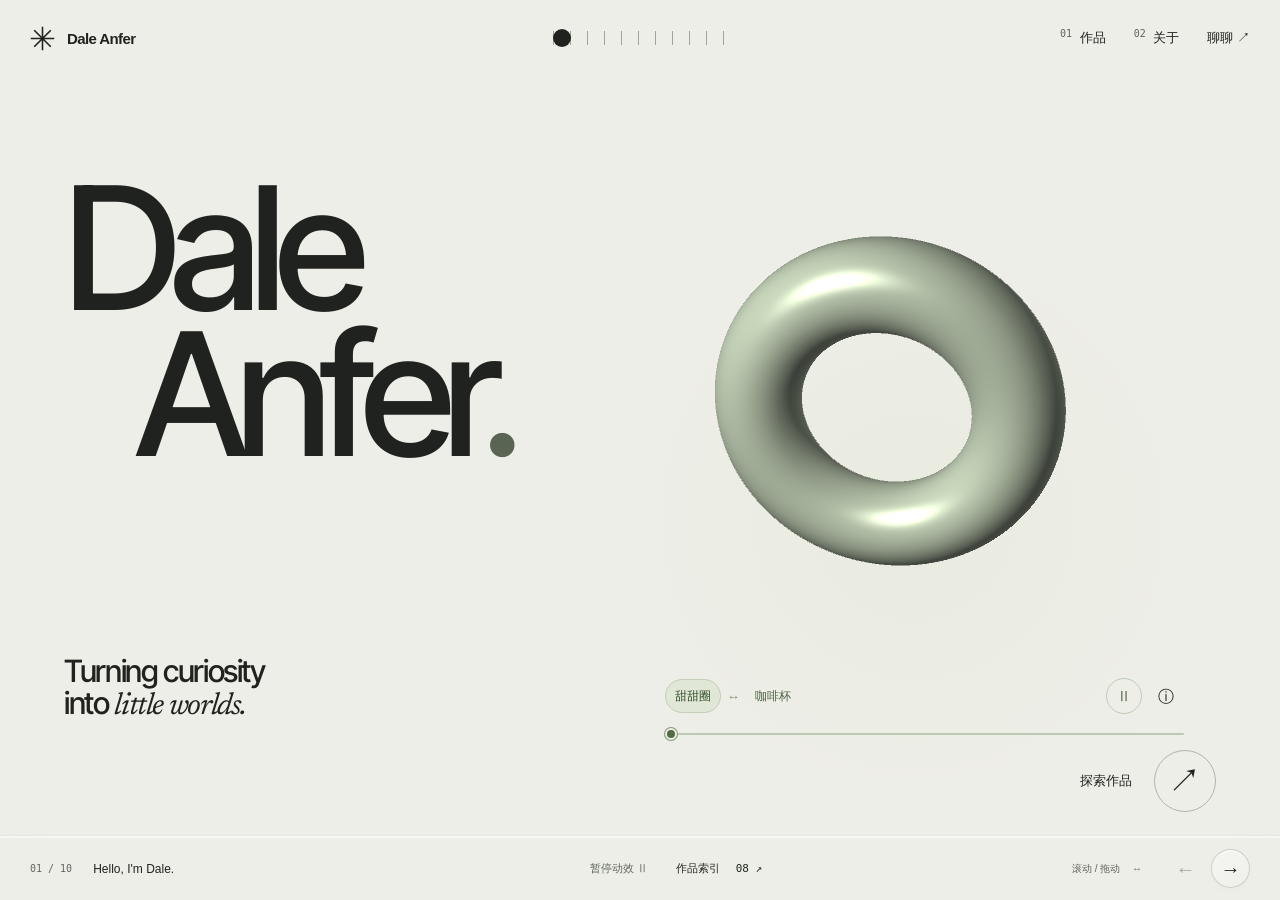
==== commit 45492ce2: "Make paper motion more visible with broader bending, shorter cycles and a foreground sheet" ====
--- a/index.html
+++ b/index.html
@@ -114,7 +114,7 @@
 
   <dialog id="product-dialog" aria-labelledby="dialog-title"><button class="dialog-close" type="button" aria-label="关闭产品介绍">×</button><span class="dialog-eyebrow" id="dialog-category"></span><h2 id="dialog-title"></h2><p class="dialog-tagline" id="dialog-tagline"></p><p id="dialog-description"></p><div class="dialog-note"><span aria-hidden="true">↳</span><p id="dialog-stage"></p></div><a class="solid-button" id="product-destination" href="#contact">联系作者 ↗</a></dialog>
   <dialog id="contact" aria-labelledby="contact-title"><button type="button" class="contact-close" aria-label="关闭联系窗口">×</button><details id="contact-details" open><summary id="contact-title">Let's talk.</summary><div class="contact-inner"><p id="contact-help">留下你的邮箱，方便之后联系。</p><form id="contact-form"><label for="contact-email">你的邮箱<input id="contact-email" name="email" type="email" autocomplete="email" inputmode="email" maxlength="254" placeholder="you@example.com" required></label><input name="_honey" type="text" tabindex="-1" autocomplete="off" aria-hidden="true" style="display:none"><div class="form-actions"><button class="solid-button" type="submit" id="contact-submit">留下邮箱 ↗</button><p id="form-status" role="status" aria-live="polite"></p></div><p class="form-footnote">邮箱仅用于回复与联系。</p></form></div></details></dialog>
-<script data-site-client data-build="assets/site.e863e20a2707.js">document.documentElement.dataset.sculptureModule="./assets/sculpture.30249cd0e9d4.js";document.documentElement.dataset.paperModule="./assets/paper.15bb470d8542.js";
+<script data-site-client data-build="assets/site.b15e7bd989b3.js">document.documentElement.dataset.sculptureModule="./assets/sculpture.30249cd0e9d4.js";document.documentElement.dataset.paperModule="./assets/paper.cb6cb806084b.js";
 (()=>{window.PERSONAL_SITE={name:"Dale Anfer",initials:"DA",email:"",contactEndpoint:"https://formsubmit.co/ajax/12ece5fb2485b64fc836402559a86be8",location:"",tagline:"Independent SaaS builder",links:{github:"",x:"",newsletter:""}};window.DALE_PRODUCTS={featuredProductId:"margin",products:[{id:"slidefetch",name:"SlideFetch",category:"LEARNING TOOL",status:"LIVE",tagline:"从课程链接，找到学习资料",description:"粘贴 YouTube 或 B 站课程链接，查找已经入库的课件与讲义。",preview:"assets/art/slidefetch-art-1280-v1.webp",url:"https://slidefetch.com/",previewSrcset:"assets/art/slidefetch-art-640-v1.webp 640w, assets/art/slidefetch-art-1280-v1.webp 1280w",presentation:"artwork",autoplay:!1},{id:"soda",name:"Soda Lab",category:"3D INTERACTION",status:"LIVE",tagline:"给好奇心，加一点气泡",description:"一个可以调配口味、加入冰块、旋转观察的 3D 苏打水实验室。",preview:"assets/art/soda-art-1280-v1.webp",url:"https://soda-flax.vercel.app/",previewSrcset:"assets/art/soda-art-640-v1.webp 640w, assets/art/soda-art-1280-v1.webp 1280w",presentation:"artwork",autoplay:!1},{id:"facedrop",name:"FaceDrop",category:"BROWSER GAME",status:"LIVE",tagline:"每一块线索，都离答案近一点",description:"跟着逐步揭晓的人物线索猜出答案，挑战三分钟模式，也可以用本地照片制作自己的题目。",preview:"assets/art/facedrop-art-1280-v1.webp",url:"https://facedrop-game.vercel.app/",previewSrcset:"assets/art/facedrop-art-640-v1.webp 640w, assets/art/facedrop-art-1280-v1.webp 1280w",presentation:"artwork",autoplay:!1},{id:"nearstage",name:"近场 Nearstage",category:"LIVE MUSIC DISCOVERY",status:"LIVE",tagline:"发现身边的好现场",description:"按城市发现演出，浏览艺人与日历，将感兴趣的现场加入收藏。",preview:"assets/art/nearstage-art-1280-v1.webp",url:"https://nearstage-three.vercel.app/",previewSrcset:"assets/art/nearstage-art-640-v1.webp 640w, assets/art/nearstage-art-1280-v1.webp 1280w",presentation:"artwork",autoplay:!1},{id:"rubik",name:"Rubik Chess",category:"3D CHESS",status:"LIVE",tagline:"把棋局，展开到六个面",description:"围绕立体棋盘探索国际象棋，旋转视角观察六面布局，支持 AI 对弈与好友模式。",preview:"assets/art/rubik-art-1280-v1.webp",url:"https://rubik-chess.vercel.app/",previewSrcset:"assets/art/rubik-art-640-v1.webp 640w, assets/art/rubik-art-1280-v1.webp 1280w",presentation:"artwork",autoplay:!1},{id:"quant",name:"Million",category:"QUANT RESEARCH",status:"DEMO",tagline:"让每一次研究，都有证据可循",description:"量化研究工作台：检索实验，复核报告与验证门禁，追溯研究记录。",preview:"assets/art/quant-art-1280-v1.webp",presentation:"artwork",autoplay:!1,url:"",previewSrcset:"assets/art/quant-art-640-v1.webp 640w, assets/art/quant-art-1280-v1.webp 1280w"},{id:"film",name:"AI Clip",category:"FILM & ANIMATION",status:"DEMO",tagline:"从一个分镜，到一部小小的电影",description:"本地影视与动画制作：原创短片、分镜组织和逐帧审看。",preview:"assets/art/film-art-1280-v1.webp",autoplay:!1,url:"",previewSrcset:"assets/art/film-art-640-v1.webp 640w, assets/art/film-art-1280-v1.webp 1280w",presentation:"artwork"},{id:"margin",name:"Margin",category:"AI READING",status:"ALPHA",tagline:"把一本书读成自己的",description:"本地优先、证据约束、支持听读同步的 AI 主动阅读器。",url:"",preview:"assets/art/margin-art-1280-v1.webp",previewSrcset:"assets/art/margin-art-640-v1.webp 640w, assets/art/margin-art-1280-v1.webp 1280w",presentation:"artwork",autoplay:!1}]};function R0(E,S){if(S<=0)return 0;let _=Number(E);return Math.max(0,Math.min(S-1,Number.isFinite(_)?Math.round(_):0))}function n(E){if(typeof E!=="string"||!E.trim())return"";try{let S=new URL(E.trim());if(!["http:","https:"].includes(S.protocol)||S.username||S.password)return"";return S.href}catch{return""}}function Q0(){if(!(typeof CSS<"u"&&typeof CSS.supports==="function"&&(CSS.supports("backdrop-filter","blur(1px)")||CSS.supports("-webkit-backdrop-filter","blur(1px)"))))return{arm(){},reset(){},render(){}};let S=["(prefers-reduced-transparency:reduce)","(prefers-contrast:more)","(prefers-reduced-motion:reduce)"].map((M)=>matchMedia(M)),_=[...document.querySelectorAll("#gallery>.exhibit-panel")],A=document.createElement("div");A.id="gallery-glass",A.className="gallery-glass-layer",A.dataset.effect="soft-edge",A.hidden=!0,A.inert=!0,A.setAttribute("aria-hidden","true");for(let M of["light","near"]){let z=document.createElement("span");z.className="gallery-glass-pane",z.dataset.depth=M,A.append(z)}document.body.append(A);let Q,B,U=()=>S.some((M)=>M.matches)||document.body.classList.contains("motion-paused");function N(){B=null,A.hidden=!0}function j(M){if(B||!Q||U()||document.querySelector("dialog[open]"))return;let[z,q,H]=Q,X=z[M],Z=_[M];if(!X||!Z)return;let b=q?(parseFloat(getComputedStyle(Z).scrollMarginTop)||0)+(parseFloat(getComputedStyle(document.documentElement).scrollPaddingTop)||0):H.left+(H.width-X.width)/2;B={index:M,stacked:q,start:b,moved:!1};let V=getComputedStyle(Z).backgroundColor.match(/[\d.]+/g);A.style.setProperty("--edge-tint",V?.length>=3?"rgb("+V.slice(0,3).join(" ")+" / .025)":"transparent")}let F=(M,z,q)=>{let H=Math.max(0,Math.min(1,(q-M)/(z-M)));return H*H*(3-2*H)};function K(M,z,q){if(Q=[M,z,q],!B){A.hidden=!0;return}if(B.stacked!==z||U()||document.hidden){N();return}let H=M[B.index],X=(z?H.top:H.left)-B.start,Z=X<0?-1:1,b=M[B.index-Z],V=b?Math.abs(z?b.top-H.top:b.left-H.left):z?H.height:H.width,J=Math.min(1,Math.abs(X)/Math.max(1,V));if(J>0.01)B.moved=!0;if(J>=0.995||J<0.004&&B.moved){N();return}if(J<0.012){A.hidden=!0;return}let Y=z?{left:12,top:0,right:innerWidth-12,bottom:innerHeight-65}:{left:0,top:q.top,right:innerWidth,bottom:q.bottom},w=z?Z<0?Y.top-H.top:H.bottom-Y.bottom:Z<0?Y.left-H.left:H.right-Y.right;if(w<=0){A.hidden=!0;return}let W=Math.max(Y.left,H.left),D=Math.min(Y.right,H.right),P=Math.max(Y.top,H.top),k=Math.min(Y.bottom,H.bottom);if(z)if(Z<0)k=Math.min(k,Y.top+64);else P=Math.max(P,Y.bottom-64);else{let u=Math.min(144,innerWidth*0.1);if(Z<0)D=Math.min(D,Y.left+u);else W=Math.max(W,Y.right-u)}if(D-W<2||k-P<2){A.hidden=!0;return}let i=F(0,z?24:36,w)*F(0.012,0.18,J)*F(0,0.16,1-J);A.dataset.direction=z?Z<0?"top":"bottom":Z<0?"left":"right",A.dataset.origin=String(B.index),A.dataset.progress=J.toFixed(3),A.style.setProperty("--edge-visibility",i.toFixed(4)),Object.assign(A.style,{left:W+"px",top:P+"px",width:D-W+"px",height:k-P+"px",opacity:"1"}),A.hidden=!1}return S.forEach((M)=>M.addEventListener("change",N)),document.addEventListener("motion:change",N),document.addEventListener("visibilitychange",N),window.addEventListener("pagehide",N),{arm:j,reset:N,render:K}}function a(E,S,_){let A=S?.split(",").map((Q)=>Q.trim().split(/\s+/)).find(([,Q])=>Q==="640w")?.[0];return{src:_&&A?A:E,srcset:_&&A?"":S||""}}var I=document.querySelector("#gallery");if(I){let V=function(){cancelAnimationFrame(X),X=0,H=null,Z=0},J=function(R){if(X=0,H===null)return;if(document.hidden||B.matches||Q.matches||document.body.classList.contains("motion-paused")||document.querySelector("dialog[open]")){V();return}let O=I.scrollLeft,$=H-O;if(Math.abs($)<1.25||R-b>280){I.scrollTo({left:H,behavior:"instant"}),V();return}let L=Math.min(32,Z?R-Z:16);Z=R,I.scrollTo({left:O+$*(1-Math.exp(-L/45)),behavior:"instant"}),X=requestAnimationFrame(J)},Y=function(R){let O=I.scrollLeft;if(H===null||Math.sign(R)!==Math.sign(H-O))H=O;if(H=Math.max(0,Math.min(I.scrollWidth-I.clientWidth,H+R)),b=performance.now(),!X)X=requestAnimationFrame(J)},D=function(R,O=!0){V();let $=R0(R,E.length);if(M=$,I.dataset.targetPanel=E[$].id,O)history.replaceState(null,"","#"+E[$].id);let L=O&&!Q.matches?"smooth":"instant";if(L==="instant")U.reset();else U.arm(N);if(document.dispatchEvent(new CustomEvent("gallery:target",{detail:{id:E[$].id}})),B.matches)if($===0)window.scrollTo({top:0,behavior:L});else E[$].scrollIntoView({behavior:L,block:"start"});else I.scrollTo({left:Math.max(0,E[$].offsetLeft-(I.clientWidth-E[$].offsetWidth)/2),behavior:L})},P=function(){let R=B.matches?{left:0,top:0,width:innerWidth,height:innerHeight}:I.getBoundingClientRect(),O=E.map((L)=>L.getBoundingClientRect()),$=1/0;if(E.forEach((L,C)=>{let G=O[C],x=B.matches?0:Math.max(-1,Math.min(1,(G.left+G.width/2-R.left-R.width/2)/R.width));L.style.setProperty("--panel-distance",Q.matches?"0":x.toFixed(3));let g=B.matches?Math.abs(G.top+G.height/2-R.height/2):Math.abs(G.left+G.width/2-R.left-R.width/2);if(g<$)N=C,$=g}),U.render(O,B.matches,R),N!==j)S.value=String(N),_.disabled=N===0,A.disabled=N===E.length-1,document.querySelector("#gallery-count").textContent=String(N+1).padStart(2,"0")+" / "+String(E.length).padStart(2,"0"),document.querySelector("#gallery-current").textContent=E[N].dataset.panelName,document.querySelectorAll(".exhibit-header [data-gallery-jump]").forEach((L)=>{if(L.hash==="#products"?Boolean(E[N].dataset.projectId):L.hash==="#"+E[N].id)L.setAttribute("aria-current","location");else L.removeAttribute("aria-current")}),j=N,E.forEach((L,C)=>L.classList.toggle("is-current",C===N)),document.dispatchEvent(new CustomEvent("gallery:change",{detail:{id:E[N].id}}));F=0},k=function(R){if(R?.type==="resize")U.reset();if(!F)F=requestAnimationFrame(P);clearTimeout(z),z=setTimeout(()=>{if(F)cancelAnimationFrame(F);if(P(),M!==null&&N!==M)return;M=null,delete I.dataset.targetPanel,document.dispatchEvent(new Event("gallery:settled"))},160)},e=function(R){let O=E[R0(N+R,E.length)];if(O?.id!==i)i=O.id,document.dispatchEvent(new CustomEvent("gallery:target",{detail:{id:O.id}}))},B0=function(){let R=E.findIndex((O)=>"#"+O.id===location.hash);if(R>=0)D(R,!1);P()},s=function(){if(!K)return;let R=K.id;if(K.moved)q=!0,setTimeout(()=>{q=!1},0);if(K=null,I.hasPointerCapture(R))I.releasePointerCapture(R);I.classList.remove("is-dragging")},E=[...I.querySelectorAll(".exhibit-panel")],S=document.querySelector("#gallery-position"),_=document.querySelector("#gallery-prev"),A=document.querySelector("#gallery-next"),Q=window.matchMedia("(prefers-reduced-motion: reduce)"),B=window.matchMedia("(max-width: 800px)"),U=Q0(),N=0,j=-1,F=0,K=null,M=null,z,q=!1,H=null,X=0,Z=0,b=0;window.addEventListener("blur",V),window.addEventListener("pagehide",V),window.addEventListener("resize",V),document.addEventListener("motion:change",V),Q.addEventListener("change",V);let w=document.querySelector("#work-index"),W=document.querySelector("#work-index-list");if(w&&W){let $=function(L){let C=document.querySelector("#index-preview-image"),G=a(L.preview,L.previewSrcset,B.matches);if(G.srcset)C.srcset=G.srcset;else C.removeAttribute("srcset");C.sizes="(max-width:800px) 300px, 42vw",C.src=G.src||O[L.id],C.alt=L.name+" 作品预览",document.querySelector("#index-preview-name").textContent=L.name,document.querySelector("#index-preview-status").textContent=L.url?"在线作品 ↗":L.status==="ALPHA"?"开发中 · 未开放":"个人项目 · 未开放"},R=window.DALE_PRODUCTS?.products||[],O={margin:"assets/reading-garden.svg"};R.forEach((L,C)=>{let G=E.find((C0)=>C0.dataset.projectId===L.id);if(!G)return;let x=document.createElement("a");x.className="index-row",x.href="#"+G.id,x.dataset.galleryJump="";let g=document.createElement("span");g.textContent=String(C+1).padStart(2,"0");let _0=document.createElement("span");_0.textContent=L.name;let H0=document.createElement("small");H0.textContent=L.url?"在线":"未开放";let E0=document.createElement("b");E0.textContent="↗",E0.setAttribute("aria-hidden","true"),x.append(g,_0,H0,E0),x.addEventListener("pointerenter",()=>$(L)),x.addEventListener("focus",()=>$(L)),W.append(x)}),document.querySelector("[data-index-open]").addEventListener("click",()=>{if(!document.querySelector("#index-preview-image").getAttribute("src")&&R[0])$(R[0]);w.showModal()}),document.querySelector(".index-close").addEventListener("click",()=>w.close()),w.addEventListener("click",(L)=>{if(L.target!==w)return;let C=w.getBoundingClientRect();if(L.clientX<C.left||L.clientX>C.right||L.clientY<C.top||L.clientY>C.bottom)w.close()})}I.addEventListener("scroll",k,{passive:!0}),window.addEventListener("scroll",k,{passive:!0}),window.addEventListener("resize",k,{passive:!0});let i,u;window.addEventListener("wheel",(R)=>{if(R.ctrlKey||document.querySelector("dialog[open]"))return;U.arm(N);let O=B.matches?R.deltaY:Math.abs(R.deltaX)>Math.abs(R.deltaY)?R.deltaX:R.deltaY;if(O)e(Math.sign(O))},{passive:!0}),window.addEventListener("touchstart",(R)=>{u=R.touches[0]?.clientY},{passive:!0}),window.addEventListener("touchmove",(R)=>{U.arm(N);let O=R.touches[0]?.clientY;if(B.matches&&Math.abs(u-O)>6)e(Math.sign(u-O))},{passive:!0}),window.addEventListener("keydown",(R)=>{if(["PageUp","PageDown","ArrowUp","ArrowDown","Home","End"," "].includes(R.key))U.arm(N)}),_.addEventListener("click",()=>D((M??N)-1)),A.addEventListener("click",()=>D((M??N)+1)),document.querySelector("[data-next-panel]")?.addEventListener("click",()=>D(1)),S.max=String(E.length-1),S.addEventListener("input",()=>D(Number(S.value))),document.querySelectorAll("[data-gallery-jump]").forEach((R)=>{R.addEventListener("click",(O)=>{let $=E.findIndex((L)=>"#"+L.id===R.hash);if($<0)return;if(O.preventDefault(),w?.open)w.close();if(history.replaceState(null,"",R.hash),D($),R.closest("#work-index"))I.focus({preventScroll:!0})})}),window.addEventListener("hashchange",B0),I.addEventListener("wheel",(R)=>{if(!R.ctrlKey)M=null,delete I.dataset.targetPanel;if(B.matches||R.ctrlKey||Math.abs(R.deltaX)>Math.abs(R.deltaY)||R.target.closest("input,textarea,select")){V();return}let O=R.deltaY*(R.deltaMode===1?16:R.deltaMode===2?I.clientWidth:1);if(!(O>0?I.scrollLeft<I.scrollWidth-I.clientWidth-2:I.scrollLeft>2))return;if(R.preventDefault(),M=null,delete I.dataset.targetPanel,Q.matches||document.body.classList.contains("motion-paused")||Math.abs(O)<40||!Number.isInteger(R.deltaY))V(),I.scrollLeft+=O;else Y(O)},{passive:!1}),I.addEventListener("keydown",(R)=>{if(R.altKey||R.ctrlKey||R.metaKey||R.target.closest("input,textarea,select,button,a"))return;if(!["ArrowLeft","ArrowRight","Home","End"].includes(R.key))return;R.preventDefault(),D(R.key==="Home"?0:R.key==="End"?E.length-1:(M??N)+(R.key==="ArrowRight"?1:-1))}),I.addEventListener("pointerdown",(R)=>{V(),M=null,delete I.dataset.targetPanel;let O=R.target.closest("button,a,input,textarea,select,summary");if(B.matches||R.pointerType!=="mouse"||R.button!==0||O&&!O.matches(".work-preview"))return;M=null,delete I.dataset.targetPanel,K={id:R.pointerId,x:R.clientX,left:I.scrollLeft,moved:!1}}),I.addEventListener("pointermove",(R)=>{if(!K||K.id!==R.pointerId)return;let O=R.clientX-K.x;if(Math.abs(O)>6&&!K.moved)K.moved=!0,I.setPointerCapture(R.pointerId),I.classList.add("is-dragging");if(K.moved)R.preventDefault(),U.arm(N),e(O<0?1:-1),I.scrollLeft=K.left-O}),I.addEventListener("pointerup",s),I.addEventListener("pointercancel",s),I.addEventListener("lostpointercapture",s),window.addEventListener("pointerup",s),window.addEventListener("blur",s),I.addEventListener("click",(R)=>{if(!q)return;R.preventDefault(),R.stopPropagation(),q=!1},!0),I.querySelectorAll(".work-preview,.work-preview img").forEach((R)=>{R.draggable=!1}),I.addEventListener("pointermove",(R)=>{if(Q.matches||B.matches||K||document.body.classList.contains("motion-paused"))return;let O=R.target.closest(".live-work-panel");if(!O)return;let $=O.getBoundingClientRect();O.style.setProperty("--scene-x",((R.clientX-$.left)/$.width-0.5).toFixed(3)),O.style.setProperty("--scene-y",((R.clientY-$.top)/$.height-0.5).toFixed(3))});let l=document.querySelector("#highlight-toggle");l?.addEventListener("click",()=>{let R=l.getAttribute("aria-pressed")!=="true";l.setAttribute("aria-pressed",String(R)),l.innerHTML=R?"已经记下这句话 <span>✓</span>":"试着留一道划线 <span>＋</span>",document.querySelector(".reader-concept").classList.toggle("is-highlighted",R)});let L0=["用字幕找到正在讨论的主题。","把重要画面留作笔记的证据。","让观点与具体时间点保持联系。","从上次的位置继续学习。"],M0=document.querySelector("#frame-scrubber");M0?.addEventListener("input",()=>{let R=Number(M0.value),O=Math.round(R/100*720),$=Math.min(L0.length-1,Math.floor(R/25));document.querySelector("#frame-time").textContent=String(Math.floor(O/60)).padStart(2,"0")+":"+String(O%60).padStart(2,"0"),document.querySelector("#frame-note-index").textContent=String($+1).padStart(2,"0"),document.querySelector("#frame-note").textContent=L0[$],document.querySelector(".frame-geometry").style.setProperty("--frame-shift",(R-40)*0.5+"%")}),B0(),I.dataset.ready="true"}function $0(E,S){let _=matchMedia("(prefers-reduced-motion: reduce)"),A=null,Q=[],B=null,U,N=!1,j=null,F=!1,K=0,M=()=>!_.matches&&!document.hidden&&!document.body.classList.contains("motion-paused")&&!document.querySelector("dialog[open],#gallery-glass:not([hidden])")&&!S();function z(){clearTimeout(U);for(let V of Q)V.pause();if(B?.pauseAnimations(),j?.pause(),A)A.stage.dataset.artMotion="paused"}function q(){z(),K++,F=!1,j?.destroy(),j=null;for(let V of Q)V.cancel();if(Q=[],B?.remove(),B=null,A)delete A.stage.dataset.artMotion,A.stage.querySelector(".art-light")?.remove();A=null}function H(V){if(!M()||N||V.stage.dataset.artState!=="ready"||!V.panel.classList.contains("is-current"))return;if(A!==V){q(),A=V;let J=V.stage.querySelector(".art-scene");if(!J)J=document.createElement("div"),J.className="art-scene",V.image.before(J),J.append(V.image);let Y=matchMedia("(max-width:800px)").matches,w=Y?3:8;if(V.stage.dataset.artwork!=="slidefetch")Q.push(J.animate([{transform:"scale(1.018) translate3d(0,0,0)"},{transform:`scale(1.026) translate3d(${-w}px,${-w*0.55}px,0)`},{transform:"scale(1.018) translate3d(0,0,0)"}],{duration:14000,iterations:1/0,easing:"ease-in-out"}));let W=document.createElement("div");if(W.className="art-light",J.append(W),Q.push(W.animate([{opacity:0,transform:"translateX(-5%)"},{opacity:0.55,transform:"translateX(3%)"},{opacity:0,transform:"translateX(9%)"}],{duration:11000,iterations:1/0,easing:"ease-in-out"})),V.stage.dataset.artwork==="slidefetch")B=document.createElementNS("http://www.w3.org/2000/svg","svg"),B.setAttribute("viewBox","0 0 1280 853"),B.setAttribute("preserveAspectRatio","xMidYMin slice"),B.setAttribute("aria-hidden","true"),B.classList.add("art-orbit"),B.innerHTML='<defs><radialGradient id="art-orb-light"><stop stop-color="#fff" stop-opacity=".65"/><stop offset="1" stop-color="#aedfff" stop-opacity="0"/></radialGradient></defs><circle cx="896" cy="277" r="39" fill="url(#art-orb-light)" class="art-orb-glint"/><circle r="3.2" fill="#fff7ba"><animateMotion dur="9s" repeatCount="indefinite" path="M550 28 C560 165 658 236 798 319 C922 393 1098 382 1117 267"/></circle><circle r="2.5" fill="#d3f0ff"><animateMotion dur="12s" begin="-5s" repeatCount="indefinite" path="M541 398 C653 342 816 367 942 269 C1055 181 1096 151 1103 196"/></circle>',J.append(B),B.pauseAnimations(),Q.push(B.querySelector(".art-orb-glint").animate([{opacity:0.08},{opacity:0.62},{opacity:0.08}],{duration:5000,iterations:1/0,easing:"ease-in-out"}))}A.stage.dataset.artMotion="playing";for(let J of Q)J.play();if(B?.unpauseAnimations(),j?.resume(),V.stage.dataset.artwork==="slidefetch"&&!j&&!F){let J=++K;F=!0,import(document.documentElement.dataset.paperModule||"./paper-sway.js").then(async(Y)=>{if(J!==K||A!==V)return;let w=await Y.createPaperSway(V.stage.querySelector(".art-scene"),V.image);if(J!==K||A!==V){w.destroy();return}if(j=w,F=!1,M()&&!N)j.resume();else j.pause()}).catch(()=>{if(J===K)F=!1})}}function X(){clearTimeout(U);let V=E.find((J)=>J.panel.classList.contains("is-current"));if(A&&A!==V)q();if(!M()||N||!V||V.stage.dataset.artState!=="ready"){z();return}U=setTimeout(()=>H(V),450)}function Z(){N=!0,z(),clearTimeout(U),U=setTimeout(()=>{N=!1,X()},200)}document.querySelector("#gallery")?.addEventListener("scroll",Z,{passive:!0}),window.addEventListener("scroll",Z,{passive:!0}),document.addEventListener("gallery:settled",()=>{N=!1,X()}),document.addEventListener("motion:change",X),document.addEventListener("visibilitychange",X),_.addEventListener("change",X);let b=[...document.querySelectorAll("dialog")];for(let V of b)new MutationObserver(X).observe(V,{attributes:!0,attributeFilter:["open"]});return{sync:X,pause:z}}var J0=matchMedia("(max-width:800px)"),F0=document.querySelector("#gallery"),p=[...document.querySelectorAll(".project-art[data-artwork]")].map((E)=>({stage:E,panel:E.closest(".exhibit-panel"),image:E.querySelector("img"),source:"",failed:!1})),o,z0=()=>navigator.connection?.saveData===!0||/(^|-)2g$|^3g$/.test(navigator.connection?.effectiveType||"");function j0(E){if(clearTimeout(o),z0())return;o=setTimeout(()=>{if(document.hidden||z0()||!E.panel.classList.contains("is-current"))return;let S=p[p.indexOf(E)+1];if(S)S0(S,"low")},500)}function S0(E,S="high",_=!1){if(!E)return;let A=E.image,Q=a(A.dataset.src,A.dataset.srcset,J0.matches);if(A.fetchPriority=S,E.source===Q.src&&(!E.failed||!_))return;if(E.source=Q.src,E.failed=!1,E.stage.dataset.artState="loading",_)A.removeAttribute("src"),A.removeAttribute("srcset");if(Q.srcset)A.srcset=Q.srcset;else A.removeAttribute("srcset");A.src=Q.src}var r=$0(p,()=>navigator.connection?.saveData===!0);for(let E of p)E.image.addEventListener("load",async()=>{try{await E.image.decode()}catch{}if(!E.image.complete||!E.image.naturalWidth)return;if(E.failed=!1,E.stage.dataset.artState="ready",r.sync(),E.panel.classList.contains("is-current"))j0(E)}),E.image.addEventListener("error",()=>{E.failed=!0,E.stage.dataset.artState="error",r.sync()});function y(E=!1){let S=F0?.dataset.targetPanel,_=p.find((A)=>A.panel.classList.contains("is-current")&&(!S||A.panel.id===S));if(_)S0(_,"high",E);r.sync()}document.addEventListener("gallery:target",(E)=>{clearTimeout(o),r.pause(),S0(p.find((S)=>S.panel.id===E.detail?.id),"high",!0)});document.addEventListener("gallery:change",()=>y(!0));document.addEventListener("gallery:settled",()=>y(!0));window.addEventListener("pageshow",()=>y(!0));window.addEventListener("online",()=>y(!0));J0.addEventListener("change",()=>y(!0));navigator.connection?.addEventListener?.("change",()=>{clearTimeout(o),y()});y();function K0(E){if(!/^https:\/\/formsubmit\.co\/ajax\/[^/?#]+$/.test(E.contactEndpoint||"")||document.querySelector("[data-contact-connection]"))return;let S=document.createElement("link");S.rel="preconnect",S.href="https://formsubmit.co",S.crossOrigin="anonymous",S.dataset.contactConnection="",document.head.append(S)}function U0(E,S){if(!E)return;let _=document.querySelector("#form-status"),A=document.querySelector("#contact-submit"),Q=!1;E.addEventListener("submit",async(B)=>{if(B.preventDefault(),Q||!E.reportValidity())return;if(E.elements.namedItem("_honey")?.value)return;if(navigator.onLine===!1){_.textContent="网络已断开，邮箱会保留，请联网后重试。";return}let U=E.elements.namedItem("email").value.trim(),N=S.contactEndpoint;if(!N||!/^https:\/\/formsubmit\.co\/ajax\/[^/?#]+$/.test(N)){_.textContent="联系入口暂未就绪，请稍后再试。";return}Q=!0,A.disabled=!0,A.textContent="正在提交…",_.textContent="",E.setAttribute("aria-busy","true");let j=new AbortController,F=setTimeout(()=>j.abort(),15000);try{let K=new URLSearchParams({email:U,_replyto:U,_subject:(S.name||"个人网站")+" · 新的联系邮箱",_template:"table",_captcha:"false",_honey:"",项目:E.dataset.product||"其他联系",来源:location.origin}),M=await fetch(N,{method:"POST",headers:{Accept:"application/json"},signal:j.signal,keepalive:!0,body:K}),z=await M.json();if(!M.ok||![!0,"true"].includes(z.success))throw Error("Submission not accepted");E.reset(),_.textContent="邮箱已提交，感谢联系。"}catch{_.textContent="暂时无法提交，邮箱仍保留在输入框中，请稍后重试。"}finally{clearTimeout(F),Q=!1,A.disabled=!1,A.textContent="留下邮箱 ↗",E.removeAttribute("aria-busy")}})}var v=matchMedia("(prefers-reduced-motion: reduce)"),d=document.querySelector("#motion-toggle"),m=v.matches;function N0(){document.body.classList.toggle("motion-paused",m),d.setAttribute("aria-pressed",String(m)),d.disabled=v.matches,d.textContent=v.matches?"已减少动效":m?"播放动效 ↗":"暂停动效 Ⅱ",d.setAttribute("aria-label",v.matches?"系统已设置减少动效":m?"播放动态效果":"暂停动态效果"),document.dispatchEvent(new Event("motion:change"))}d.addEventListener("click",()=>{m=!m,N0()});v.addEventListener("change",()=>{m=v.matches,N0()});N0();var A0=document.querySelector(".cover-panel");if(A0?.querySelector("#kinetic-sculpture")){let S=function(){if(E||!A0.classList.contains("is-current")||document.hidden||document.querySelector("dialog[open]"))return;E=!0,setTimeout(()=>requestAnimationFrame(()=>requestAnimationFrame(()=>{if(!A0.classList.contains("is-current")||document.hidden||document.querySelector("dialog[open]")){E=!1;return}import(document.documentElement.dataset.sculptureModule||"./homeomorphism.js").catch(()=>{E=!1;let A=document.querySelector("#morph-hint");if(A)A.textContent="静态预览 · 动画暂未加载"})})),1100)},E=!1;document.addEventListener("gallery:change",S),document.addEventListener("visibilitychange",S),document.querySelectorAll("dialog").forEach((_)=>_.addEventListener("close",S)),S()}var c=window.PERSONAL_SITE||{},O0=window.DALE_PRODUCTS||{products:[]},I0=Array.isArray(O0.products)?O0.products:[],V0=document.querySelector("#contact-form"),X0=document.querySelector("#contact-details"),h=document.querySelector("#product-dialog"),f=document.querySelector("dialog#contact"),Z0=document.querySelector("#form-status"),T=null;document.querySelectorAll("[data-profile-name]").forEach((E)=>{if(c.name)E.textContent=c.name});var Y0=I0.find((E)=>E.id===O0.featuredProductId)||I0[0];document.querySelectorAll("[data-featured-name]").forEach((E)=>{if(Y0)E.textContent=Y0.name});document.querySelectorAll("[data-social]").forEach((E)=>{let S=n(c.links?.[E.dataset.social]);if(!S)return;E.href=S,E.target="_blank",E.rel="noopener noreferrer",E.hidden=!1});var w0=document.querySelector("#year");if(w0)w0.textContent=String(new Date().getFullYear());function t(E){if(!X0||!V0)return;if(K0(c),h?.open)h.close();if(X0.open=!0,V0.dataset.product=E||"",Z0)Z0.textContent="";if(f&&!f.open)f.showModal()}document.querySelectorAll("[data-contact-open]").forEach((E)=>{E.addEventListener("click",(S)=>{if(f)S.preventDefault();t()})});if(location.hash==="#contact")t();window.addEventListener("hashchange",()=>{if(location.hash==="#contact")t()});document.querySelectorAll("[data-product-open]").forEach((E)=>{E.addEventListener("click",()=>{if(T=I0.find((A)=>A.id===E.dataset.productOpen),!T||!h)return;document.querySelector("#dialog-title").textContent=T.name,document.querySelector("#dialog-category").textContent=T.category,document.querySelector("#dialog-tagline").textContent=T.tagline,document.querySelector("#dialog-description").textContent=T.description;let S=n(T.url);document.querySelector("#dialog-stage").textContent=S?"可以前往产品网站，了解更多功能与使用方式。":T.status==="ALPHA"?"开发中，暂未开放。":"个人项目，暂未开放。";let _=document.querySelector("#product-destination");if(_.textContent=S?"前往 "+T.name+" ↗":"联系作者 ↗",_.href=S||"#contact",S)_.target="_blank",_.rel="noopener noreferrer";else _.removeAttribute("target"),_.removeAttribute("rel");h.showModal()})});document.querySelector("#product-destination")?.addEventListener("click",(E)=>{if(T&&!n(T.url)){if(f)E.preventDefault();t(T.name)}});document.querySelector(".dialog-close")?.addEventListener("click",()=>h.close());document.querySelector(".contact-close")?.addEventListener("click",()=>f.close());f?.addEventListener("click",(E)=>{if(E.target!==f)return;let S=f.getBoundingClientRect();if(E.clientX<S.left||E.clientX>S.right||E.clientY<S.top||E.clientY>S.bottom)f.close()});h?.addEventListener("click",(E)=>{if(E.target!==h)return;let S=h.getBoundingClientRect();if(E.clientX<S.left||E.clientX>S.right||E.clientY<S.top||E.clientY>S.bottom)h.close()});U0(V0,c);if("serviceWorker"in navigator&&(location.hostname==="sudoun.github.io"||new URLSearchParams(location.search).has("cache-test"))){let E=()=>setTimeout(()=>{let S=()=>navigator.serviceWorker.register("./sw.js",{scope:"./",updateViaCache:"none"}).catch(()=>{});if("requestIdleCallback"in window)requestIdleCallback(S,{timeout:1500});else S()},2500);if(document.readyState==="complete")E();else window.addEventListener("load",E,{once:!0})}})();
 </script>
 </body>
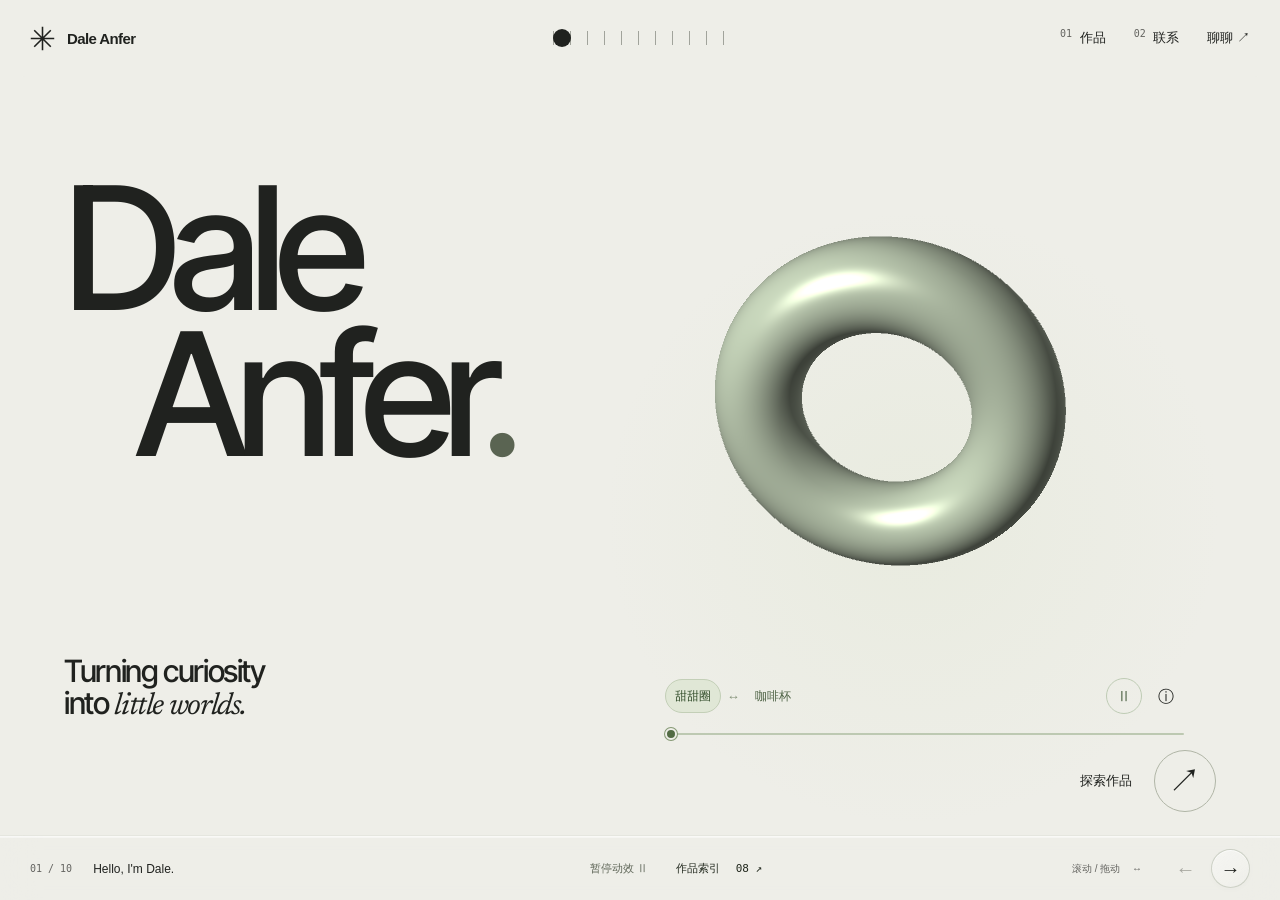
==== commit b860fd7b: "Replace the personal closing page with a short invitation and direct email contact" ====
--- a/index.html
+++ b/index.html
@@ -9,11 +9,11 @@
   <script data-poster-priority>{const posters={"products":{"href":"assets/art/slidefetch-art-1280-v1.webp","mobile":"assets/art/slidefetch-art-640-v1.webp","srcset":"assets/art/slidefetch-art-640-v1.webp 640w, assets/art/slidefetch-art-1280-v1.webp 1280w"},"soda":{"href":"assets/art/soda-art-1280-v1.webp","mobile":"assets/art/soda-art-640-v1.webp","srcset":"assets/art/soda-art-640-v1.webp 640w, assets/art/soda-art-1280-v1.webp 1280w"},"facedrop":{"href":"assets/art/facedrop-art-1280-v1.webp","mobile":"assets/art/facedrop-art-640-v1.webp","srcset":"assets/art/facedrop-art-640-v1.webp 640w, assets/art/facedrop-art-1280-v1.webp 1280w"},"nearstage":{"href":"assets/art/nearstage-art-1280-v1.webp","mobile":"assets/art/nearstage-art-640-v1.webp","srcset":"assets/art/nearstage-art-640-v1.webp 640w, assets/art/nearstage-art-1280-v1.webp 1280w"},"rubik":{"href":"assets/art/rubik-art-1280-v1.webp","mobile":"assets/art/rubik-art-640-v1.webp","srcset":"assets/art/rubik-art-640-v1.webp 640w, assets/art/rubik-art-1280-v1.webp 1280w"},"quant":{"href":"assets/art/quant-art-1280-v1.webp","mobile":"assets/art/quant-art-640-v1.webp","srcset":"assets/art/quant-art-640-v1.webp 640w, assets/art/quant-art-1280-v1.webp 1280w"},"film":{"href":"assets/art/film-art-1280-v1.webp","mobile":"assets/art/film-art-640-v1.webp","srcset":"assets/art/film-art-640-v1.webp 640w, assets/art/film-art-1280-v1.webp 1280w"},"margin":{"href":"assets/art/margin-art-1280-v1.webp","mobile":"assets/art/margin-art-640-v1.webp","srcset":"assets/art/margin-art-640-v1.webp 640w, assets/art/margin-art-1280-v1.webp 1280w"}};const selected=posters[location.hash.slice(1)];if(selected){const small=matchMedia("(max-width:800px)").matches;const link=document.createElement("link");link.rel="preload";link.as="image";link.href=small?selected.mobile:selected.href;if(!small&&selected.srcset){link.imageSrcset=selected.srcset;link.imageSizes="calc(100vw - 100px)";}link.fetchPriority="high";document.head.append(link);}}</script>
   <link rel="icon" type="image/svg+xml" href="assets/exhibit-mark.svg">
   <link rel="preload" href="assets/inter-tight-medium-ui.woff2" as="font" type="font/woff2" crossorigin>
-  <style data-site-styles>@font-face{font-family:Inter Tight;font-style:normal;font-weight:500;font-display:swap;src:url(assets/inter-tight-medium-ui.woff2)format(woff2)}:root{--buncss-light:initial;--buncss-dark: ;color-scheme:light;--canvas:#e8e8e6;--ink:#151515;--muted:#646460;--yellow:#faff00;--line:#d1d1ce;--font:Arial,Helvetica,"Microsoft YaHei",sans-serif}*,*:before,*:after{box-sizing:border-box}html{scroll-behavior:smooth}body{color:var(--ink);background:var(--canvas);font-family:var(--font);-webkit-font-smoothing:antialiased;margin:0}button,input,select,textarea{font:inherit}button,summary,select{cursor:pointer}button,a,input,textarea,select{-webkit-tap-highlight-color:transparent}button,a{color:inherit}a{text-decoration:none;text-underline-offset:5px}button{border-radius:0}button:disabled{cursor:default}img,svg{display:block;max-width:100%}[hidden]{display:none!important}::selection{color:var(--ink);background:var(--yellow)}:focus-visible{outline:2px solid #6658bb;outline-offset:5px}.sr-only{position:absolute;overflow:hidden;clip-path:inset(50%);white-space:nowrap;width:1px;height:1px;margin:-1px;padding:0}.skip-link{position:fixed;z-index:20;background:var(--yellow);padding:14px;top:-80px;left:20px}.skip-link:focus{top:15px}.exhibit-header{display:grid;grid-template-columns:1fr auto 1fr;align-items: center;gap:30px;height:92px;padding-inline-start:35px;padding-inline-end:35px}.exhibit-identity{display:inline-flex;letter-spacing:-.045em;align-items: center;gap:12px;font-size:15px;font-weight:600}.exhibit-identity svg{transition:transform .25s}.exhibit-identity:hover svg{transform:rotate(45deg)}.header-note{color:var(--muted);margin-left:auto;margin-right:80px;font-size:10px;line-height:1.45}.exhibit-header nav{display:flex;justify-self:end;align-items: center;gap:31px;font-size:11px}.exhibit-header nav a{padding-block-start:10px;padding-block-end:10px}.exhibit-header nav a:hover,.exhibit-header nav a[aria-current]{text-decoration:underline}.exhibit-header nav a>span{color:var(--muted);vertical-align:super;margin-right:4px;font:8px ui-monospace,Consolas,monospace}.gallery{position:relative;display:flex;overflow-x:auto;overflow-y:hidden;scroll-snap-type:none;scrollbar-width:none;overscroll-behavior-x:contain;outline-offset:-5px;align-items:stretch;gap:36px;height:calc(100svh - 164px);min-height:570px;padding:16px 7vw 22px}.gallery::-webkit-scrollbar{display:none}.gallery:not([data-ready=true]){scrollbar-width:thin}.gallery:not([data-ready=true])::-webkit-scrollbar{display:block;height:4px}.gallery::-webkit-scrollbar-thumb{background:#a3a39e}.gallery.is-dragging{cursor:grabbing;scroll-snap-type:none;user-select:none}.exhibit-panel{position:relative;display:grid;grid-template-rows:auto minmax(0,1fr)auto;overflow:hidden;scroll-snap-align:center;flex:0 0 min(78vw,1120px);gap:20px;padding:28px 38px 33px}.panel-index{position:relative;z-index:2;display:flex;letter-spacing:.075em;justify-content:space-between;align-items: center;gap:25px;font-size:9px;line-height:1.5}.panel-index>span:last-child{text-align:right}.cover-panel{display:flex;background:#fff;flex-direction:column;flex-basis:86vw;justify-content:space-between;padding:30px 50px 34px}.cover-orb{position:absolute;aspect-ratio:1;background:var(--yellow);transform:translate(var(--orb-x,0px),calc(-50% + var(--orb-y,0px)))scale(var(--orb-scale,1));pointer-events:none;border-radius:50%;width:min(60vw,100svh - 155px);min-width:420px;transition:transform .55s cubic-bezier(.2,.8,.2,1);top:50%;right:-2%}.orb-crosshair{position:absolute;opacity:.7;width:22px;height:22px;top:50%;left:50%}.orb-crosshair:before,.orb-crosshair:after{content:"";position:absolute;background:#171717}.orb-crosshair:before{width:22px;height:1px;top:10px;left:0}.orb-crosshair:after{width:1px;height:22px;top:0;left:10px}.cover-panel h1{position:relative;z-index:1;font-family:"Inter Tight",var(--font);letter-spacing:-.057em;width:100%;margin:19px 0;font-size:clamp(64px,min(7.35vw,25svh - 92.5px),118px);font-weight:500;line-height:.99}.cover-panel h1>span{display:block}.cover-panel h1>span:nth-child(2),.cover-panel h1>span:nth-child(4){padding-left:4.2vw}.cover-panel h1>span:nth-child(3){padding-left:8.4vw}.cover-panel h1 a{text-decoration:none}.cover-panel h1 a:hover{text-decoration:underline;text-decoration-thickness:.035em;text-underline-offset:.09em}.cover-bottom{position:relative;z-index:2;display:flex;justify-content:space-between;align-items: end;gap:30px}.cover-bottom>p{margin:0;font-size:12px;line-height:1.8}.cover-explore{display:inline-flex;text-align:left;background:0 0;border:0;align-items: center;gap:29px;padding:8px 0;font-size:12px}.cover-explore>span:last-child{transition:transform .2s;font-size:41px;font-weight:400}.cover-explore:hover>span:last-child{transform:translate(4px,-4px)}.cover-explore .cover-explore-label{letter-spacing:.09em;font-size:8px;line-height:1.9}.cover-explore-label b{letter-spacing:0;font-size:10px;font-weight:400}.orb-caption{position:absolute;z-index:2;letter-spacing:.1em;font-size:7px;line-height:1.6;bottom:122px;right:7%}.live-work-panel{gap:22px}.slidefetch-panel{color:#183249;background:#d8e5f3}.soda-panel{color:#203b43;background:#c9dfe2}.facedrop-panel{color:#2d361b;background:#e1e9bf}.nijo-panel{color:#334334;background:#dce1d5}.hogwarts-panel{color:#ece9de;background:#263c38}.work-status{display:inline-flex;align-items: center;gap:7px}.work-status:before{content:"";background:currentColor;border-radius:50%;width:4px;height:4px}.work-preview{display:grid;grid-template-rows:26px minmax(0,1fr);overflow:hidden;background:#fff;border:1px solid #23334026;place-self: center;width:94%;height:min(43svh,430px);min-height:0;max-height:100%;transition:transform .3s,box-shadow .3s;transform:rotate(-.7deg);box-shadow:0 18px 40px #15262d18}.work-preview:hover{transform:translateY(-4px)rotate(0);box-shadow:0 25px 50px #15262d24}.work-preview:focus-visible{transform:translateY(-4px)rotate(0);box-shadow:0 25px 50px #15262d24}.work-preview img{display:block;object-fit:cover;object-position:center;width:100%;height:100%;min-height:0}.preview-chrome{display:flex;color:#647077;background:#f8f9f7;border-bottom:1px solid #dfe3e4;align-items: center;gap:11px;padding-inline-start:13px;padding-inline-end:13px;font:7px ui-monospace,Consolas,monospace}.preview-chrome>i{background:#b9c1c3;border-radius:50%;width:4px;height:4px;margin-right:10px;box-shadow:7px 0 #b9c1c3,14px 0 #b9c1c3}.preview-chrome>span:last-child{margin-left:auto;font-size:13px}.slidefetch-panel .work-preview img{object-position:top}.soda-panel .work-preview{background:#050b11;transform:rotate(.8deg)}.facedrop-panel .work-preview{background:#0c0d14;transform:rotate(-1deg)}.nijo-panel .work-preview,.hogwarts-panel .work-preview{width:100%;transform:none}.hogwarts-panel .preview-chrome{color:#c6c9bb;background:#1c2c28;border-color:#50635a}.hogwarts-panel .panel-link{color:#e8d5a3}.soda-panel .work-preview:hover,.facedrop-panel .work-preview:hover{transform:translateY(-4px)}.work-kicker{display:block;letter-spacing:.1em;opacity:.75;margin-bottom:13px;font-size:7px}.live-work-panel .product-panel-bottom h2>span{font:10px/1.5 var(--font);letter-spacing:0;vertical-align:middle;margin:10px 0 0 15px}.margin-panel{background:#f2f0e7}.product-panel-bottom{position:relative;z-index:1;display:flex;justify-content:space-between;align-items: end;gap:30px}.product-panel-bottom h2{font-family:"Inter Tight",var(--font);letter-spacing:-.06em;margin:0;font-size:clamp(45px,4.5vw,72px);font-weight:500;line-height:.93}.product-panel-bottom h2>span{display:inline-block;vertical-align:top;margin:0 0 0 8px;font-size:15px}.product-panel-bottom p{margin:14px 0 0;font-size:12px;line-height:1.8}.panel-link{display:inline-flex;white-space:nowrap;background:0 0;border:0;border-bottom:1px solid;justify-content:space-between;align-items: center;gap:24px;padding:11px 0;font-size:11px}.panel-link>span{font-size:24px;line-height:.7}.panel-link:hover>span{transform:translate(2px,-2px)}.reader-concept{background:#fffefa;border:1px solid #c8c8ba;border-radius:2px;place-self: center;width:91%;max-height:100%;transform:rotate(-1.3deg);box-shadow:0 15px 32px #77745d12}.reader-top{display:flex;color:#737269;border-bottom:1px solid #e5e3d8;align-items: center;gap:14px;padding:11px 19px;font-size:8px}.reader-logo{color:#343c2c;letter-spacing:-.1em;font:25px/1 Georgia,serif}.concept-label{opacity:.8;margin-left:auto;font-size:8px}.reader-pages{display:grid;grid-template-columns:1.5fr 1fr}.reader-paper{border-right:1px solid #e5e3d8;min-width:0;padding:clamp(18px,2.1vw,34px)}.reader-chapter{color:#828275;letter-spacing:.1em;font-size:7px}.reader-paper h3{color:#3c4134;letter-spacing:-.04em;margin:19px 0;font-family:Georgia,SimSun,serif;font-size:clamp(22px,2.7vw,39px);font-weight:400;line-height:1.35}.reader-paper p{max-width:300px;margin:0;font-size:12px;line-height:2}.reader-paper mark{color:inherit;background:0 0;transition:background .3s}.is-highlighted .reader-paper mark{background:#f0e876}.paper-lines{display:grid;gap:7px;max-width:270px;margin-top:14px}.paper-lines i{background:#e7e5da;height:1px}.paper-lines i:last-child{width:73%}.annotation-button{display:flex;color:#585f46;background:0 0;border:0;align-items: center;gap:20px;margin-top:15px;padding:7px 0 0;font-size:9px}.annotation-button span{font-size:15px}.reader-annotation{display:flex;color:#71754f;flex-direction:column;justify-content:center;align-items: start;padding:25px}.annotation-number{font:14px Georgia,serif}.reader-annotation p{letter-spacing:-.05em;margin:20px 0;font-size:clamp(16px,1.9vw,24px);line-height:1.6}.reader-annotation strong{color:#35412d;font-weight:400}.annotation-line{background:#a8b087;width:40px;height:1px;margin-bottom:15px;transition:width .25s}.is-highlighted .annotation-line{width:90px}.annotation-source{letter-spacing:.08em;font-size:6px}.portfolio-panel{background:#b7c4ee}.portfolio-concept{--demo-accent:#8da9f4;position:relative;place-self: center;width:78%;max-height:100%;padding-top:25px}.portfolio-toolbar{position:absolute;z-index:2;display:flex;color:#36425e;letter-spacing:.1em;justify-content:space-between;align-items: center;gap:15px;font-size:7px;top:0;left:0;right:0}.theme-choices{display:flex;align-items: center;gap:8px;padding-bottom:4px}.theme-swatch{outline-offset:3px;border:1px solid #0003;border-radius:50%;width:15px;height:15px;padding:0}.theme-swatch[aria-pressed=true]{outline:1px solid #29334b}.blue-swatch{background:#7f9aff}.coral-swatch{background:#ee947d}.yellow-swatch{background:#eff56b}.portfolio-sheet{position:relative;overflow:hidden;background:#fafaf7;min-height:290px;padding:24px 30px;transform:rotate(2deg);box-shadow:0 22px 45px #354d8930}.portfolio-sheet-top{position:relative;z-index:2;display:flex;justify-content:space-between;gap:20px;font-size:8px}.portfolio-sheet-top>span:last-child{font-size:18px}.portfolio-sheet h3{position:relative;z-index:1;font-family:"Inter Tight",var(--font);letter-spacing:-.055em;margin:51px 0 24px;font-size:clamp(40px,4.7vw,69px);font-weight:500;line-height:.95}.portfolio-sheet-caption{position:relative;z-index:1;letter-spacing:.13em;font-size:6px}.portfolio-shape{position:absolute;display:grid;grid-template-columns:1fr 1fr;width:62%;height:100%;top:0;right:-14%;transform:rotate(-12deg)}.portfolio-shape span{background:var(--demo-accent);transition:background .25s}.portfolio-shape span:first-child{border-radius:50% 50% 0}.portfolio-shape span:nth-child(2){border-radius:50% 50% 50% 0}.portfolio-shape span:nth-child(3){border-radius:50% 0 50% 50%}.portfolio-shape span:nth-child(4){border-radius:0 50% 50%}.portfolio-demo-caption{display:flex;color:#36425e;justify-content:space-between;margin:17px 0 0;font-size:9px}.frame-panel{color:#f5f5ef;background:#1c1e20}.frame-panel .panel-index{color:#c6c7c3}.frame-concept{place-self: center;width:89%}.frame-screen{position:relative;overflow:hidden;background:#434993;border-radius:3px;height:clamp(180px,25svh,320px)}.frame-geometry{position:absolute;overflow:hidden;inset:0}.frame-geometry div{position:absolute;aspect-ratio:1;transform:translateX(var(--frame-shift,0%));background:#effb7b;border-radius:50%;width:65%;transition:transform .12s linear;top:-36%;left:6%}.frame-geometry span{position:absolute;aspect-ratio:1;border:40px solid #98b9f0;border-radius:50%;width:45%;top:30%;right:4%}.frame-geometry i{position:absolute;background:#c9d4fb;width:100%;height:2px;top:57%;left:0;transform:rotate(-25deg)}.frame-screen-label{position:absolute;color:#fff;letter-spacing:.1em;text-shadow:0 1px 4px #222;font-size:7px;bottom:17px;left:18px}.frame-count{position:absolute;color:#fff;background:#161a27;padding:4px 6px;font:10px ui-monospace,Consolas,monospace;bottom:14px;right:16px}.frame-screen .concept-label{position:absolute;color:#fff;background:#161a27;padding:3px 5px;top:13px;right:16px}.frame-timeline{position:relative;margin-top:12px}.frame-thumbnails{display:grid;grid-template-columns:repeat(8,1fr);background:#333637;border-radius:3px;gap:3px;height:38px;padding:4px}.frame-thumbnails i{background:linear-gradient(135deg,#9aa6d6,#5e6497)}.frame-thumbnails i:nth-child(3n){background:linear-gradient(135deg,#d5e4a0,#717c50)}.frame-thumbnails i:nth-child(2n){background:linear-gradient(135deg,#e1a08a,#967066)}.frame-scrubber{position:absolute;display:flex;align-items: center;inset:-5px 3px}.frame-scrubber input{appearance:none;-webkit-appearance:none;cursor:ew-resize;background:0 0;width:100%;height:52px;margin:0}.frame-scrubber input::-webkit-slider-thumb{background:var(--yellow);appearance:none;-webkit-appearance:none;border:1px solid #eee;border-radius:0;width:4px;height:48px}.frame-scrubber input::-moz-range-thumb{background:var(--yellow);border:1px solid #eee;border-radius:0;width:3px;height:48px}.frame-evidence{display:flex;align-items: center;gap:16px;margin-top:16px}.frame-evidence>span:first-child{color:#c4ce9c;white-space:nowrap;font-size:8px}.frame-evidence b{font-weight:400}.frame-evidence p{color:#dadcda;margin:0;font-size:10px;line-height:1.7}.frame-evidence .frame-hint{color:#a7aca6;white-space:nowrap;margin-left:auto;font-size:8px}.notes-panel{background:var(--yellow);flex-basis:min(74vw,1030px);gap:18px}.notes-panel>h2{font-family:"Inter Tight",var(--font);letter-spacing:-.06em;align-self: center;margin:0;font-size:clamp(60px,7.5vw,110px);font-weight:500;line-height:.9}.notes-panel>h2>span{margin-left:40px;font-size:.8em}.exhibit-notes{border-top:1px solid #17171766}.exhibit-notes>a{display:grid;grid-template-columns:28px 1fr 22px;border-bottom:1px solid #17171744;align-items: center;gap:20px;padding-block-start:17px;padding-block-end:17px}.exhibit-notes>a>span{font:9px ui-monospace,Consolas,monospace}.exhibit-notes h3{margin:0;font-size:13px;font-weight:400;line-height:1.7}.exhibit-notes p{color:#47491f;margin:5px 0 0;font-size:9px}.exhibit-notes b{transition:transform .2s;font-size:22px;font-weight:400}.exhibit-notes a:hover b{transform:translate(3px,-3px)}.exhibit-notes a:hover h3{text-decoration:underline;text-underline-offset:4px}.about-panel{color:#f3f3ef;background:#141414;flex-basis:min(78vw,1100px)}.about-panel .panel-index{color:#b9b9b4}.about-panel h2{font-family:"Inter Tight",var(--font);letter-spacing:-.055em;align-self: center;margin:10px 0;font-size:clamp(58px,6.8vw,100px);font-weight:500;line-height:.96}.about-panel h2>span{color:var(--yellow)}.about-panel-bottom{display:grid;grid-template-columns:minmax(0,1fr)auto;align-items: end;gap:40px}.about-panel-bottom p{color:#c5c5c0;max-width:430px;margin:0;font-size:12px;line-height:1.9}.about-contact{display:flex;color:var(--yellow);letter-spacing:-.03em;align-items: center;gap:35px;font-size:22px}.about-contact>span{font-size:43px}.about-links{display:flex;color:#b9b9b4;flex-wrap:wrap;align-items: center;gap:21px;margin-top:5px;padding-top:6px;font-size:9px}.about-links>span:last-child{margin-left:auto}.about-links a:hover{color:var(--yellow)}.exhibit-controls{display:flex;justify-content:space-between;align-items: center;gap:35px;height:72px;padding-inline-start:35px;padding-inline-end:35px}.controls-caption{color:var(--muted);letter-spacing:.08em;font-size:7px}.gallery-position{display:flex;align-items: center;gap:21px;min-width:275px;font-size:10px}#gallery-count{color:var(--muted);min-width:42px;font:9px ui-monospace,Consolas,monospace}.gallery-map{width:min(16vw,220px)}.gallery-map input{display:block;appearance:none;-webkit-appearance:none;cursor:pointer;background:repeating-linear-gradient(90deg,#9b9b94 0 1px,#0000 1px 8px);width:100%;height:17px;margin:0}.gallery-map input::-webkit-slider-thumb{appearance:none;-webkit-appearance:none;background:var(--canvas);border:1px solid #111;border-radius:0;width:22px;height:21px}.gallery-map input::-moz-range-thumb{background:var(--canvas);border:1px solid #111;border-radius:0;width:20px;height:19px}.gallery-actions{display:flex;align-items: center;gap:6px}.gallery-hint{color:var(--muted);margin-right:27px;font-size:9px}.gallery-hint span{margin-left:9px}.gallery-actions button{background:0 0;border:1px solid #0000;width:35px;height:35px;padding:0;font-size:21px;line-height:1}.gallery-actions button:hover:not(:disabled){background:#f5f5f0;border-color:#c8c8c1}.gallery-actions button:disabled{color:#a7a7a0}.no-script-note{padding:0 32px 20px;font-size:12px}dialog{color:var(--ink);background:#f5f5f0;border:0;width:min(540px,100% - 36px);max-height:calc(100dvh - 40px);padding:45px 36px 34px;box-shadow:0 30px 100px #0002}dialog::backdrop{backdrop-filter:blur(5px);background:#25252570}.dialog-close,.contact-close{position:absolute;color:#555;background:0 0;border:0;width:35px;height:35px;font-size:25px;top:11px;right:13px}.dialog-eyebrow{letter-spacing:.12em;font-size:9px}dialog h2{letter-spacing:-.065em;overflow-wrap:anywhere;margin:22px 0 15px;font-size:44px;font-weight:500}.dialog-tagline{margin:0 0 20px;font-size:15px;line-height:1.7}#dialog-description{color:#62625c;font-size:13px;line-height:1.9}.dialog-note{display:flex;border-top:1px solid #d5d5cc;align-items:baseline;gap:15px;margin-block-start:22px;margin-block-end:22px;padding-top:15px}.dialog-note p{color:#62625c;margin:0;font-size:12px;line-height:1.8}.solid-button{display:inline-flex;color:var(--ink);background:var(--yellow);border:1px solid #d2d72b;justify-content:center;align-items: center;gap:20px;min-height:43px;padding:11px 17px;font-size:12px;line-height:1.5}.solid-button:hover{background:#e7ec16}#contact details>summary{letter-spacing:-.055em;list-style:none;cursor:default;pointer-events:none;margin:0 0 25px;font-size:45px}#contact details>summary::-webkit-details-marker{display:none}#contact-help{color:#63635d;margin:0 0 25px;font-size:12px;line-height:1.8}#contact-form{display:grid;gap:20px}#contact-form label{display:grid;gap:9px;font-size:12px}.field-row{display:grid;grid-template-columns:1fr 1fr;gap:18px}#contact input,#contact select,#contact textarea{color:var(--ink);background:#fefefb;border:1px solid #cdcdc4;border-radius:0;width:100%;min-height:43px;padding:10px 12px}#contact textarea{resize:vertical;line-height:1.8}.form-actions{display:grid;justify-items:start;gap:12px}#form-status{color:#555b38;margin:0;font-size:11px;line-height:1.8}.form-footnote{color:#63635d;font-size:10px;line-height:1.8}@media (min-width:1600px){.gallery{padding-inline-start:8vw;padding-inline-end:8vw}.cover-panel{flex-basis:82vw;padding-inline-start:55px;padding-inline-end:55px}}@media (max-width:1100px){.header-note{margin-right:30px}.gallery{gap:22px}.exhibit-panel{padding:24px 28px 28px}.cover-panel{padding:27px 36px}.cover-panel h1{font-size:clamp(64px,min(7.45vw,25svh - 92.5px),100px)}.portfolio-concept{width:86%}.portfolio-sheet{min-height:245px;padding:21px}.portfolio-sheet h3{margin-top:40px}.gallery-position{gap:15px;min-width:215px}.reader-concept{width:95%}.reader-paper{padding:21px}.reader-annotation{padding:20px}.frame-concept{width:95%}.frame-evidence .frame-hint{display:none}}@media (max-width:800px){html{scroll-padding-top:20px}.exhibit-header{display:flex;justify-content:space-between;gap:20px;height:79px;padding-inline-start:20px;padding-inline-end:20px}.header-note{display:none}.exhibit-header nav{gap:22px}.exhibit-header nav a>span{display:none}.gallery{display:block;overflow:visible;scroll-snap-type:none;height:auto;min-height:0;padding:0 16px 88px}.exhibit-panel{gap:25px;width:100%;min-height:620px;margin-bottom:16px;padding:25px 28px 29px;scroll-margin-top:15px}.cover-panel{height:calc(100svh - 160px);min-height:550px;max-height:830px}.cover-panel h1{font-size:clamp(42px,8.5vw,75px);line-height:1.03}.cover-panel h1>span:nth-child(2),.cover-panel h1>span:nth-child(4){padding-left:2vw}.cover-panel h1>span:nth-child(3){padding-left:4vw}.cover-orb{width:84vw;min-width:0;right:-20%}.cover-bottom{flex-direction:column;align-items: start;gap:20px}.cover-bottom>p,.cover-explore{font-size:12px}.orb-caption{font-size:7px;bottom:160px;right:25px}.panel-index{gap:15px;font-size:8px}.reader-concept{max-width:600px}.reader-paper h3{font-size:32px}.reader-paper p{font-size:12px}.reader-annotation p{font-size:22px}.product-panel-bottom h2{font-size:52px}.product-panel-bottom p{font-size:12px}.portfolio-concept{width:83%;max-width:550px}.portfolio-sheet h3{font-size:60px}.portfolio-sheet{min-height:270px}.frame-concept{max-width:600px}.live-work-panel{min-height:670px}.work-preview{aspect-ratio:1.55;width:100%;height:auto;max-height:none}.work-preview img{object-fit:cover}.live-work-panel .work-kicker{font-size:6px}.frame-screen{height:245px}.notes-panel{min-height:690px}.notes-panel>h2{margin-block-start:10px;margin-block-end:18px;font-size:81px}.about-panel h2{font-size:clamp(51px,8vw,76px)}.exhibit-controls{position:fixed;z-index:5;backdrop-filter:blur(12px);background:#eaeae8ed;border-top:1px solid #d0d0c9;gap:20px;height:65px;padding-inline-start:20px;padding-inline-end:20px;bottom:0;left:0;right:0}.gallery-position{flex:1;gap:12px;min-width:0}.gallery-map,.controls-caption,.gallery-hint{display:none}}@media (max-width:480px){.exhibit-header{padding-inline-start:17px;padding-inline-end:17px}.exhibit-identity{white-space:nowrap;gap:8px;font-size:13px}.exhibit-identity svg{width:20px;height:20px}.exhibit-header nav{gap:18px;font-size:10px}.exhibit-header nav a:last-child{display:none}.exhibit-panel{padding:23px 23px 27px}.cover-panel h1{letter-spacing:-.06em;font-size:clamp(35px,9.25vw,47px)}.cover-panel h1>span:nth-child(2),.cover-panel h1>span:nth-child(3),.cover-panel h1>span:nth-child(4){padding-left:0}.cover-panel{min-height:550px}.cover-orb{width:98vw;top:47%;right:-25%}.cover-panel .panel-index>span:last-child{display:none}.cover-bottom>p{font-size:11px}.orb-caption{font-size:6px;bottom:172px;right:22px}.cover-explore{gap:19px;font-size:11px}.margin-panel{min-height:640px}.reader-pages{grid-template-columns:1.5fr 1fr}.reader-top{gap:8px;padding:10px 12px;font-size:6px}.reader-top .concept-label{font-size:6px}.reader-paper{padding:18px 14px}.reader-chapter{font-size:5px}.reader-paper h3{margin-block-start:17px;margin-block-end:17px;font-size:25px}.reader-paper p{font-size:10px;line-height:1.9}.reader-annotation{padding:14px 10px}.reader-annotation p{font-size:16px}.annotation-source{font-size:5px}.annotation-button{gap:7px;font-size:8px}.product-panel-bottom{flex-direction:column;align-items: start;gap:20px}.product-panel-bottom h2{font-size:48px}.live-work-panel{min-height:620px}.live-work-panel .product-panel-bottom h2{font-size:clamp(35px,11vw,48px)}.live-work-panel .product-panel-bottom h2>span{margin-left:10px;font-size:9px}.work-preview{grid-template-rows:22px minmax(0,1fr)}.preview-chrome{padding-inline-start:10px;padding-inline-end:10px;font-size:6px}.product-panel-bottom p{margin-top:12px;font-size:11px}.panel-link{gap:23px;padding-block-start:7px;padding-block-end:7px;font-size:10px}.portfolio-panel{min-height:690px}.portfolio-concept{width:95%}.portfolio-sheet{min-height:235px;padding:18px}.portfolio-sheet h3{margin-top:43px;font-size:47px}.portfolio-sheet-top{font-size:7px}.portfolio-demo-caption{font-size:8px}.frame-panel{min-height:660px}.frame-concept{width:100%}.frame-screen{height:210px}.frame-geometry span{border-width:25px}.frame-screen-label{font-size:6px;left:12px}.frame-evidence{align-items:baseline;gap:10px}.frame-evidence p{font-size:9px}.notes-panel{min-height:680px}.notes-panel>h2{font-size:65px}.notes-panel>h2>span{margin-left:20px}.exhibit-notes>a{grid-template-columns:20px 1fr 17px;gap:11px;padding-block-start:19px;padding-block-end:19px}.exhibit-notes h3{font-size:12px}.exhibit-notes p{font-size:8px}.about-panel{min-height:730px}.about-panel h2{font-size:51px}.about-panel-bottom{grid-template-columns:1fr;gap:25px}.about-panel-bottom p{font-size:11px}.about-contact{font-size:21px}.about-contact>span{font-size:32px}dialog{padding:45px 25px 30px}dialog h2{font-size:38px}.field-row{grid-template-columns:1fr;gap:18px}}@media (prefers-reduced-motion:reduce){html{scroll-behavior:auto}*,*:before,*:after{animation:none!important;transition:none!important}}
+  <style data-site-styles>@font-face{font-family:Inter Tight;font-style:normal;font-weight:500;font-display:swap;src:url(assets/inter-tight-medium-ui.woff2)format(woff2)}:root{--buncss-light:initial;--buncss-dark: ;color-scheme:light;--canvas:#e8e8e6;--ink:#151515;--muted:#646460;--yellow:#faff00;--line:#d1d1ce;--font:Arial,Helvetica,"Microsoft YaHei",sans-serif}*,*:before,*:after{box-sizing:border-box}html{scroll-behavior:smooth}body{color:var(--ink);background:var(--canvas);font-family:var(--font);-webkit-font-smoothing:antialiased;margin:0}button,input,select,textarea{font:inherit}button,summary,select{cursor:pointer}button,a,input,textarea,select{-webkit-tap-highlight-color:transparent}button,a{color:inherit}a{text-decoration:none;text-underline-offset:5px}button{border-radius:0}button:disabled{cursor:default}img,svg{display:block;max-width:100%}[hidden]{display:none!important}::selection{color:var(--ink);background:var(--yellow)}:focus-visible{outline:2px solid #6658bb;outline-offset:5px}.sr-only{position:absolute;overflow:hidden;clip-path:inset(50%);white-space:nowrap;width:1px;height:1px;margin:-1px;padding:0}.skip-link{position:fixed;z-index:20;background:var(--yellow);padding:14px;top:-80px;left:20px}.skip-link:focus{top:15px}.exhibit-header{display:grid;grid-template-columns:1fr auto 1fr;align-items: center;gap:30px;height:92px;padding-inline-start:35px;padding-inline-end:35px}.exhibit-identity{display:inline-flex;letter-spacing:-.045em;align-items: center;gap:12px;font-size:15px;font-weight:600}.exhibit-identity svg{transition:transform .25s}.exhibit-identity:hover svg{transform:rotate(45deg)}.header-note{color:var(--muted);margin-left:auto;margin-right:80px;font-size:10px;line-height:1.45}.exhibit-header nav{display:flex;justify-self:end;align-items: center;gap:31px;font-size:11px}.exhibit-header nav a{padding-block-start:10px;padding-block-end:10px}.exhibit-header nav a:hover,.exhibit-header nav a[aria-current]{text-decoration:underline}.exhibit-header nav a>span{color:var(--muted);vertical-align:super;margin-right:4px;font:8px ui-monospace,Consolas,monospace}.gallery{position:relative;display:flex;overflow-x:auto;overflow-y:hidden;scroll-snap-type:none;scrollbar-width:none;overscroll-behavior-x:contain;outline-offset:-5px;align-items:stretch;gap:36px;height:calc(100svh - 164px);min-height:570px;padding:16px 7vw 22px}.gallery::-webkit-scrollbar{display:none}.gallery:not([data-ready=true]){scrollbar-width:thin}.gallery:not([data-ready=true])::-webkit-scrollbar{display:block;height:4px}.gallery::-webkit-scrollbar-thumb{background:#a3a39e}.gallery.is-dragging{cursor:grabbing;scroll-snap-type:none;user-select:none}.exhibit-panel{position:relative;display:grid;grid-template-rows:auto minmax(0,1fr)auto;overflow:hidden;scroll-snap-align:center;flex:0 0 min(78vw,1120px);gap:20px;padding:28px 38px 33px}.panel-index{position:relative;z-index:2;display:flex;letter-spacing:.075em;justify-content:space-between;align-items: center;gap:25px;font-size:9px;line-height:1.5}.panel-index>span:last-child{text-align:right}.cover-panel{display:flex;background:#fff;flex-direction:column;flex-basis:86vw;justify-content:space-between;padding:30px 50px 34px}.cover-orb{position:absolute;aspect-ratio:1;background:var(--yellow);transform:translate(var(--orb-x,0px),calc(-50% + var(--orb-y,0px)))scale(var(--orb-scale,1));pointer-events:none;border-radius:50%;width:min(60vw,100svh - 155px);min-width:420px;transition:transform .55s cubic-bezier(.2,.8,.2,1);top:50%;right:-2%}.orb-crosshair{position:absolute;opacity:.7;width:22px;height:22px;top:50%;left:50%}.orb-crosshair:before,.orb-crosshair:after{content:"";position:absolute;background:#171717}.orb-crosshair:before{width:22px;height:1px;top:10px;left:0}.orb-crosshair:after{width:1px;height:22px;top:0;left:10px}.cover-panel h1{position:relative;z-index:1;font-family:"Inter Tight",var(--font);letter-spacing:-.057em;width:100%;margin:19px 0;font-size:clamp(64px,min(7.35vw,25svh - 92.5px),118px);font-weight:500;line-height:.99}.cover-panel h1>span{display:block}.cover-panel h1>span:nth-child(2),.cover-panel h1>span:nth-child(4){padding-left:4.2vw}.cover-panel h1>span:nth-child(3){padding-left:8.4vw}.cover-panel h1 a{text-decoration:none}.cover-panel h1 a:hover{text-decoration:underline;text-decoration-thickness:.035em;text-underline-offset:.09em}.cover-bottom{position:relative;z-index:2;display:flex;justify-content:space-between;align-items: end;gap:30px}.cover-bottom>p{margin:0;font-size:12px;line-height:1.8}.cover-explore{display:inline-flex;text-align:left;background:0 0;border:0;align-items: center;gap:29px;padding:8px 0;font-size:12px}.cover-explore>span:last-child{transition:transform .2s;font-size:41px;font-weight:400}.cover-explore:hover>span:last-child{transform:translate(4px,-4px)}.cover-explore .cover-explore-label{letter-spacing:.09em;font-size:8px;line-height:1.9}.cover-explore-label b{letter-spacing:0;font-size:10px;font-weight:400}.orb-caption{position:absolute;z-index:2;letter-spacing:.1em;font-size:7px;line-height:1.6;bottom:122px;right:7%}.live-work-panel{gap:22px}.slidefetch-panel{color:#183249;background:#d8e5f3}.soda-panel{color:#203b43;background:#c9dfe2}.facedrop-panel{color:#2d361b;background:#e1e9bf}.nijo-panel{color:#334334;background:#dce1d5}.hogwarts-panel{color:#ece9de;background:#263c38}.work-status{display:inline-flex;align-items: center;gap:7px}.work-status:before{content:"";background:currentColor;border-radius:50%;width:4px;height:4px}.work-preview{display:grid;grid-template-rows:26px minmax(0,1fr);overflow:hidden;background:#fff;border:1px solid #23334026;place-self: center;width:94%;height:min(43svh,430px);min-height:0;max-height:100%;transition:transform .3s,box-shadow .3s;transform:rotate(-.7deg);box-shadow:0 18px 40px #15262d18}.work-preview:hover{transform:translateY(-4px)rotate(0);box-shadow:0 25px 50px #15262d24}.work-preview:focus-visible{transform:translateY(-4px)rotate(0);box-shadow:0 25px 50px #15262d24}.work-preview img{display:block;object-fit:cover;object-position:center;width:100%;height:100%;min-height:0}.preview-chrome{display:flex;color:#647077;background:#f8f9f7;border-bottom:1px solid #dfe3e4;align-items: center;gap:11px;padding-inline-start:13px;padding-inline-end:13px;font:7px ui-monospace,Consolas,monospace}.preview-chrome>i{background:#b9c1c3;border-radius:50%;width:4px;height:4px;margin-right:10px;box-shadow:7px 0 #b9c1c3,14px 0 #b9c1c3}.preview-chrome>span:last-child{margin-left:auto;font-size:13px}.slidefetch-panel .work-preview img{object-position:top}.soda-panel .work-preview{background:#050b11;transform:rotate(.8deg)}.facedrop-panel .work-preview{background:#0c0d14;transform:rotate(-1deg)}.nijo-panel .work-preview,.hogwarts-panel .work-preview{width:100%;transform:none}.hogwarts-panel .preview-chrome{color:#c6c9bb;background:#1c2c28;border-color:#50635a}.hogwarts-panel .panel-link{color:#e8d5a3}.soda-panel .work-preview:hover,.facedrop-panel .work-preview:hover{transform:translateY(-4px)}.work-kicker{display:block;letter-spacing:.1em;opacity:.75;margin-bottom:13px;font-size:7px}.live-work-panel .product-panel-bottom h2>span{font:10px/1.5 var(--font);letter-spacing:0;vertical-align:middle;margin:10px 0 0 15px}.margin-panel{background:#f2f0e7}.product-panel-bottom{position:relative;z-index:1;display:flex;justify-content:space-between;align-items: end;gap:30px}.product-panel-bottom h2{font-family:"Inter Tight",var(--font);letter-spacing:-.06em;margin:0;font-size:clamp(45px,4.5vw,72px);font-weight:500;line-height:.93}.product-panel-bottom h2>span{display:inline-block;vertical-align:top;margin:0 0 0 8px;font-size:15px}.product-panel-bottom p{margin:14px 0 0;font-size:12px;line-height:1.8}.panel-link{display:inline-flex;white-space:nowrap;background:0 0;border:0;border-bottom:1px solid;justify-content:space-between;align-items: center;gap:24px;padding:11px 0;font-size:11px}.panel-link>span{font-size:24px;line-height:.7}.panel-link:hover>span{transform:translate(2px,-2px)}.reader-concept{background:#fffefa;border:1px solid #c8c8ba;border-radius:2px;place-self: center;width:91%;max-height:100%;transform:rotate(-1.3deg);box-shadow:0 15px 32px #77745d12}.reader-top{display:flex;color:#737269;border-bottom:1px solid #e5e3d8;align-items: center;gap:14px;padding:11px 19px;font-size:8px}.reader-logo{color:#343c2c;letter-spacing:-.1em;font:25px/1 Georgia,serif}.concept-label{opacity:.8;margin-left:auto;font-size:8px}.reader-pages{display:grid;grid-template-columns:1.5fr 1fr}.reader-paper{border-right:1px solid #e5e3d8;min-width:0;padding:clamp(18px,2.1vw,34px)}.reader-chapter{color:#828275;letter-spacing:.1em;font-size:7px}.reader-paper h3{color:#3c4134;letter-spacing:-.04em;margin:19px 0;font-family:Georgia,SimSun,serif;font-size:clamp(22px,2.7vw,39px);font-weight:400;line-height:1.35}.reader-paper p{max-width:300px;margin:0;font-size:12px;line-height:2}.reader-paper mark{color:inherit;background:0 0;transition:background .3s}.is-highlighted .reader-paper mark{background:#f0e876}.paper-lines{display:grid;gap:7px;max-width:270px;margin-top:14px}.paper-lines i{background:#e7e5da;height:1px}.paper-lines i:last-child{width:73%}.annotation-button{display:flex;color:#585f46;background:0 0;border:0;align-items: center;gap:20px;margin-top:15px;padding:7px 0 0;font-size:9px}.annotation-button span{font-size:15px}.reader-annotation{display:flex;color:#71754f;flex-direction:column;justify-content:center;align-items: start;padding:25px}.annotation-number{font:14px Georgia,serif}.reader-annotation p{letter-spacing:-.05em;margin:20px 0;font-size:clamp(16px,1.9vw,24px);line-height:1.6}.reader-annotation strong{color:#35412d;font-weight:400}.annotation-line{background:#a8b087;width:40px;height:1px;margin-bottom:15px;transition:width .25s}.is-highlighted .annotation-line{width:90px}.annotation-source{letter-spacing:.08em;font-size:6px}.portfolio-panel{background:#b7c4ee}.portfolio-concept{--demo-accent:#8da9f4;position:relative;place-self: center;width:78%;max-height:100%;padding-top:25px}.portfolio-toolbar{position:absolute;z-index:2;display:flex;color:#36425e;letter-spacing:.1em;justify-content:space-between;align-items: center;gap:15px;font-size:7px;top:0;left:0;right:0}.theme-choices{display:flex;align-items: center;gap:8px;padding-bottom:4px}.theme-swatch{outline-offset:3px;border:1px solid #0003;border-radius:50%;width:15px;height:15px;padding:0}.theme-swatch[aria-pressed=true]{outline:1px solid #29334b}.blue-swatch{background:#7f9aff}.coral-swatch{background:#ee947d}.yellow-swatch{background:#eff56b}.portfolio-sheet{position:relative;overflow:hidden;background:#fafaf7;min-height:290px;padding:24px 30px;transform:rotate(2deg);box-shadow:0 22px 45px #354d8930}.portfolio-sheet-top{position:relative;z-index:2;display:flex;justify-content:space-between;gap:20px;font-size:8px}.portfolio-sheet-top>span:last-child{font-size:18px}.portfolio-sheet h3{position:relative;z-index:1;font-family:"Inter Tight",var(--font);letter-spacing:-.055em;margin:51px 0 24px;font-size:clamp(40px,4.7vw,69px);font-weight:500;line-height:.95}.portfolio-sheet-caption{position:relative;z-index:1;letter-spacing:.13em;font-size:6px}.portfolio-shape{position:absolute;display:grid;grid-template-columns:1fr 1fr;width:62%;height:100%;top:0;right:-14%;transform:rotate(-12deg)}.portfolio-shape span{background:var(--demo-accent);transition:background .25s}.portfolio-shape span:first-child{border-radius:50% 50% 0}.portfolio-shape span:nth-child(2){border-radius:50% 50% 50% 0}.portfolio-shape span:nth-child(3){border-radius:50% 0 50% 50%}.portfolio-shape span:nth-child(4){border-radius:0 50% 50%}.portfolio-demo-caption{display:flex;color:#36425e;justify-content:space-between;margin:17px 0 0;font-size:9px}.frame-panel{color:#f5f5ef;background:#1c1e20}.frame-panel .panel-index{color:#c6c7c3}.frame-concept{place-self: center;width:89%}.frame-screen{position:relative;overflow:hidden;background:#434993;border-radius:3px;height:clamp(180px,25svh,320px)}.frame-geometry{position:absolute;overflow:hidden;inset:0}.frame-geometry div{position:absolute;aspect-ratio:1;transform:translateX(var(--frame-shift,0%));background:#effb7b;border-radius:50%;width:65%;transition:transform .12s linear;top:-36%;left:6%}.frame-geometry span{position:absolute;aspect-ratio:1;border:40px solid #98b9f0;border-radius:50%;width:45%;top:30%;right:4%}.frame-geometry i{position:absolute;background:#c9d4fb;width:100%;height:2px;top:57%;left:0;transform:rotate(-25deg)}.frame-screen-label{position:absolute;color:#fff;letter-spacing:.1em;text-shadow:0 1px 4px #222;font-size:7px;bottom:17px;left:18px}.frame-count{position:absolute;color:#fff;background:#161a27;padding:4px 6px;font:10px ui-monospace,Consolas,monospace;bottom:14px;right:16px}.frame-screen .concept-label{position:absolute;color:#fff;background:#161a27;padding:3px 5px;top:13px;right:16px}.frame-timeline{position:relative;margin-top:12px}.frame-thumbnails{display:grid;grid-template-columns:repeat(8,1fr);background:#333637;border-radius:3px;gap:3px;height:38px;padding:4px}.frame-thumbnails i{background:linear-gradient(135deg,#9aa6d6,#5e6497)}.frame-thumbnails i:nth-child(3n){background:linear-gradient(135deg,#d5e4a0,#717c50)}.frame-thumbnails i:nth-child(2n){background:linear-gradient(135deg,#e1a08a,#967066)}.frame-scrubber{position:absolute;display:flex;align-items: center;inset:-5px 3px}.frame-scrubber input{appearance:none;-webkit-appearance:none;cursor:ew-resize;background:0 0;width:100%;height:52px;margin:0}.frame-scrubber input::-webkit-slider-thumb{background:var(--yellow);appearance:none;-webkit-appearance:none;border:1px solid #eee;border-radius:0;width:4px;height:48px}.frame-scrubber input::-moz-range-thumb{background:var(--yellow);border:1px solid #eee;border-radius:0;width:3px;height:48px}.frame-evidence{display:flex;align-items: center;gap:16px;margin-top:16px}.frame-evidence>span:first-child{color:#c4ce9c;white-space:nowrap;font-size:8px}.frame-evidence b{font-weight:400}.frame-evidence p{color:#dadcda;margin:0;font-size:10px;line-height:1.7}.frame-evidence .frame-hint{color:#a7aca6;white-space:nowrap;margin-left:auto;font-size:8px}.notes-panel{background:var(--yellow);flex-basis:min(74vw,1030px);gap:18px}.notes-panel>h2{font-family:"Inter Tight",var(--font);letter-spacing:-.06em;align-self: center;margin:0;font-size:clamp(60px,7.5vw,110px);font-weight:500;line-height:.9}.notes-panel>h2>span{margin-left:40px;font-size:.8em}.exhibit-notes{border-top:1px solid #17171766}.exhibit-notes>a{display:grid;grid-template-columns:28px 1fr 22px;border-bottom:1px solid #17171744;align-items: center;gap:20px;padding-block-start:17px;padding-block-end:17px}.exhibit-notes>a>span{font:9px ui-monospace,Consolas,monospace}.exhibit-notes h3{margin:0;font-size:13px;font-weight:400;line-height:1.7}.exhibit-notes p{color:#47491f;margin:5px 0 0;font-size:9px}.exhibit-notes b{transition:transform .2s;font-size:22px;font-weight:400}.exhibit-notes a:hover b{transform:translate(3px,-3px)}.exhibit-notes a:hover h3{text-decoration:underline;text-underline-offset:4px}.about-panel{color:#f3f3ef;background:#141414;flex-basis:min(78vw,1100px)}.about-panel .panel-index{color:#b9b9b4}.about-panel h2{font-family:"Inter Tight",var(--font);letter-spacing:-.055em;align-self: center;margin:10px 0;font-size:clamp(58px,6.8vw,100px);font-weight:500;line-height:.96}.about-panel h2>span{color:var(--yellow)}.about-panel-bottom{display:grid;grid-template-columns:minmax(0,1fr)auto;align-items: end;gap:40px}.about-panel-bottom p{color:#c5c5c0;max-width:430px;margin:0;font-size:12px;line-height:1.9}.about-contact{display:flex;color:var(--yellow);letter-spacing:-.03em;align-items: center;gap:35px;font-size:22px}.about-contact>span{font-size:43px}.about-panel .about-email{gap:14px;min-width:0;max-width:100%;min-height:44px;font-size:clamp(15px,1.65vw,22px)}.about-panel .about-email .about-email-address{font:inherit;letter-spacing:0;overflow-wrap:anywhere;min-width:0;line-height:1.4}@media (max-width:800px){.about-panel .about-panel-bottom{grid-template-columns:1fr;gap:16px}}.about-links{display:flex;color:#b9b9b4;flex-wrap:wrap;align-items: center;gap:21px;margin-top:5px;padding-top:6px;font-size:9px}.about-links>span:last-child{margin-left:auto}.about-links a:hover{color:var(--yellow)}.exhibit-controls{display:flex;justify-content:space-between;align-items: center;gap:35px;height:72px;padding-inline-start:35px;padding-inline-end:35px}.controls-caption{color:var(--muted);letter-spacing:.08em;font-size:7px}.gallery-position{display:flex;align-items: center;gap:21px;min-width:275px;font-size:10px}#gallery-count{color:var(--muted);min-width:42px;font:9px ui-monospace,Consolas,monospace}.gallery-map{width:min(16vw,220px)}.gallery-map input{display:block;appearance:none;-webkit-appearance:none;cursor:pointer;background:repeating-linear-gradient(90deg,#9b9b94 0 1px,#0000 1px 8px);width:100%;height:17px;margin:0}.gallery-map input::-webkit-slider-thumb{appearance:none;-webkit-appearance:none;background:var(--canvas);border:1px solid #111;border-radius:0;width:22px;height:21px}.gallery-map input::-moz-range-thumb{background:var(--canvas);border:1px solid #111;border-radius:0;width:20px;height:19px}.gallery-actions{display:flex;align-items: center;gap:6px}.gallery-hint{color:var(--muted);margin-right:27px;font-size:9px}.gallery-hint span{margin-left:9px}.gallery-actions button{background:0 0;border:1px solid #0000;width:35px;height:35px;padding:0;font-size:21px;line-height:1}.gallery-actions button:hover:not(:disabled){background:#f5f5f0;border-color:#c8c8c1}.gallery-actions button:disabled{color:#a7a7a0}.no-script-note{padding:0 32px 20px;font-size:12px}dialog{color:var(--ink);background:#f5f5f0;border:0;width:min(540px,100% - 36px);max-height:calc(100dvh - 40px);padding:45px 36px 34px;box-shadow:0 30px 100px #0002}dialog::backdrop{backdrop-filter:blur(5px);background:#25252570}.dialog-close,.contact-close{position:absolute;color:#555;background:0 0;border:0;width:35px;height:35px;font-size:25px;top:11px;right:13px}.dialog-eyebrow{letter-spacing:.12em;font-size:9px}dialog h2{letter-spacing:-.065em;overflow-wrap:anywhere;margin:22px 0 15px;font-size:44px;font-weight:500}.dialog-tagline{margin:0 0 20px;font-size:15px;line-height:1.7}#dialog-description{color:#62625c;font-size:13px;line-height:1.9}.dialog-note{display:flex;border-top:1px solid #d5d5cc;align-items:baseline;gap:15px;margin-block-start:22px;margin-block-end:22px;padding-top:15px}.dialog-note p{color:#62625c;margin:0;font-size:12px;line-height:1.8}.solid-button{display:inline-flex;color:var(--ink);background:var(--yellow);border:1px solid #d2d72b;justify-content:center;align-items: center;gap:20px;min-height:43px;padding:11px 17px;font-size:12px;line-height:1.5}.solid-button:hover{background:#e7ec16}#contact details>summary{letter-spacing:-.055em;list-style:none;cursor:default;pointer-events:none;margin:0 0 25px;font-size:45px}#contact details>summary::-webkit-details-marker{display:none}#contact-help{color:#63635d;margin:0 0 25px;font-size:12px;line-height:1.8}#contact-form{display:grid;gap:20px}#contact-form label{display:grid;gap:9px;font-size:12px}.field-row{display:grid;grid-template-columns:1fr 1fr;gap:18px}#contact input,#contact select,#contact textarea{color:var(--ink);background:#fefefb;border:1px solid #cdcdc4;border-radius:0;width:100%;min-height:43px;padding:10px 12px}#contact textarea{resize:vertical;line-height:1.8}.form-actions{display:grid;justify-items:start;gap:12px}#form-status{color:#555b38;margin:0;font-size:11px;line-height:1.8}.form-footnote{color:#63635d;font-size:10px;line-height:1.8}@media (min-width:1600px){.gallery{padding-inline-start:8vw;padding-inline-end:8vw}.cover-panel{flex-basis:82vw;padding-inline-start:55px;padding-inline-end:55px}}@media (max-width:1100px){.header-note{margin-right:30px}.gallery{gap:22px}.exhibit-panel{padding:24px 28px 28px}.cover-panel{padding:27px 36px}.cover-panel h1{font-size:clamp(64px,min(7.45vw,25svh - 92.5px),100px)}.portfolio-concept{width:86%}.portfolio-sheet{min-height:245px;padding:21px}.portfolio-sheet h3{margin-top:40px}.gallery-position{gap:15px;min-width:215px}.reader-concept{width:95%}.reader-paper{padding:21px}.reader-annotation{padding:20px}.frame-concept{width:95%}.frame-evidence .frame-hint{display:none}}@media (max-width:800px){html{scroll-padding-top:20px}.exhibit-header{display:flex;justify-content:space-between;gap:20px;height:79px;padding-inline-start:20px;padding-inline-end:20px}.header-note{display:none}.exhibit-header nav{gap:22px}.exhibit-header nav a>span{display:none}.gallery{display:block;overflow:visible;scroll-snap-type:none;height:auto;min-height:0;padding:0 16px 88px}.exhibit-panel{gap:25px;width:100%;min-height:620px;margin-bottom:16px;padding:25px 28px 29px;scroll-margin-top:15px}.cover-panel{height:calc(100svh - 160px);min-height:550px;max-height:830px}.cover-panel h1{font-size:clamp(42px,8.5vw,75px);line-height:1.03}.cover-panel h1>span:nth-child(2),.cover-panel h1>span:nth-child(4){padding-left:2vw}.cover-panel h1>span:nth-child(3){padding-left:4vw}.cover-orb{width:84vw;min-width:0;right:-20%}.cover-bottom{flex-direction:column;align-items: start;gap:20px}.cover-bottom>p,.cover-explore{font-size:12px}.orb-caption{font-size:7px;bottom:160px;right:25px}.panel-index{gap:15px;font-size:8px}.reader-concept{max-width:600px}.reader-paper h3{font-size:32px}.reader-paper p{font-size:12px}.reader-annotation p{font-size:22px}.product-panel-bottom h2{font-size:52px}.product-panel-bottom p{font-size:12px}.portfolio-concept{width:83%;max-width:550px}.portfolio-sheet h3{font-size:60px}.portfolio-sheet{min-height:270px}.frame-concept{max-width:600px}.live-work-panel{min-height:670px}.work-preview{aspect-ratio:1.55;width:100%;height:auto;max-height:none}.work-preview img{object-fit:cover}.live-work-panel .work-kicker{font-size:6px}.frame-screen{height:245px}.notes-panel{min-height:690px}.notes-panel>h2{margin-block-start:10px;margin-block-end:18px;font-size:81px}.about-panel h2{font-size:clamp(51px,8vw,76px)}.exhibit-controls{position:fixed;z-index:5;backdrop-filter:blur(12px);background:#eaeae8ed;border-top:1px solid #d0d0c9;gap:20px;height:65px;padding-inline-start:20px;padding-inline-end:20px;bottom:0;left:0;right:0}.gallery-position{flex:1;gap:12px;min-width:0}.gallery-map,.controls-caption,.gallery-hint{display:none}}@media (max-width:480px){.exhibit-header{padding-inline-start:17px;padding-inline-end:17px}.exhibit-identity{white-space:nowrap;gap:8px;font-size:13px}.exhibit-identity svg{width:20px;height:20px}.exhibit-header nav{gap:18px;font-size:10px}.exhibit-header nav a:last-child{display:none}.exhibit-panel{padding:23px 23px 27px}.cover-panel h1{letter-spacing:-.06em;font-size:clamp(35px,9.25vw,47px)}.cover-panel h1>span:nth-child(2),.cover-panel h1>span:nth-child(3),.cover-panel h1>span:nth-child(4){padding-left:0}.cover-panel{min-height:550px}.cover-orb{width:98vw;top:47%;right:-25%}.cover-panel .panel-index>span:last-child{display:none}.cover-bottom>p{font-size:11px}.orb-caption{font-size:6px;bottom:172px;right:22px}.cover-explore{gap:19px;font-size:11px}.margin-panel{min-height:640px}.reader-pages{grid-template-columns:1.5fr 1fr}.reader-top{gap:8px;padding:10px 12px;font-size:6px}.reader-top .concept-label{font-size:6px}.reader-paper{padding:18px 14px}.reader-chapter{font-size:5px}.reader-paper h3{margin-block-start:17px;margin-block-end:17px;font-size:25px}.reader-paper p{font-size:10px;line-height:1.9}.reader-annotation{padding:14px 10px}.reader-annotation p{font-size:16px}.annotation-source{font-size:5px}.annotation-button{gap:7px;font-size:8px}.product-panel-bottom{flex-direction:column;align-items: start;gap:20px}.product-panel-bottom h2{font-size:48px}.live-work-panel{min-height:620px}.live-work-panel .product-panel-bottom h2{font-size:clamp(35px,11vw,48px)}.live-work-panel .product-panel-bottom h2>span{margin-left:10px;font-size:9px}.work-preview{grid-template-rows:22px minmax(0,1fr)}.preview-chrome{padding-inline-start:10px;padding-inline-end:10px;font-size:6px}.product-panel-bottom p{margin-top:12px;font-size:11px}.panel-link{gap:23px;padding-block-start:7px;padding-block-end:7px;font-size:10px}.portfolio-panel{min-height:690px}.portfolio-concept{width:95%}.portfolio-sheet{min-height:235px;padding:18px}.portfolio-sheet h3{margin-top:43px;font-size:47px}.portfolio-sheet-top{font-size:7px}.portfolio-demo-caption{font-size:8px}.frame-panel{min-height:660px}.frame-concept{width:100%}.frame-screen{height:210px}.frame-geometry span{border-width:25px}.frame-screen-label{font-size:6px;left:12px}.frame-evidence{align-items:baseline;gap:10px}.frame-evidence p{font-size:9px}.notes-panel{min-height:680px}.notes-panel>h2{font-size:65px}.notes-panel>h2>span{margin-left:20px}.exhibit-notes>a{grid-template-columns:20px 1fr 17px;gap:11px;padding-block-start:19px;padding-block-end:19px}.exhibit-notes h3{font-size:12px}.exhibit-notes p{font-size:8px}.about-panel{min-height:730px}.about-panel h2{font-size:51px}.about-panel-bottom{grid-template-columns:1fr;gap:25px}.about-panel-bottom p{font-size:11px}.about-contact{font-size:21px}.about-contact>span{font-size:32px}dialog{padding:45px 25px 30px}dialog h2{font-size:38px}.field-row{grid-template-columns:1fr;gap:18px}}@media (prefers-reduced-motion:reduce){html{scroll-behavior:auto}*,*:before,*:after{animation:none!important;transition:none!important}}
 
 @font-face{font-family:Newsreader;font-style:italic;font-weight:400;font-display:swap;src:url(assets/newsreader-italic-ui.woff2)format(woff2)}:root{--canvas:#eeeee8;--ink:#20221f;--yellow:#e8ff57}body.exhibit-home{background:var(--canvas)}.exhibit-header{height:76px;padding-inline-start:30px;padding-inline-end:30px}.exhibit-identity{letter-spacing:-.04em}.exhibit-header nav{gap:28px}.gallery-map{width:174px}.gallery-map input{background:repeating-linear-gradient(90deg,#a1a39b 0 1px,#0000 1px 17px);height:14px}.gallery-map input::-webkit-slider-thumb{background:var(--ink);border:0;border-radius:50%;width:18px;height:18px}.gallery-map input::-moz-range-thumb{background:var(--ink);border:0;border-radius:50%;width:18px;height:18px}.gallery{gap:22px;height:calc(100svh - 140px);min-height:580px;padding:0 22px}.exhibit-panel{border-radius:3px;flex-basis:calc(100vw - 100px);padding:32px 44px 38px}.gallery.is-dragging *{cursor:grabbing!important}.panel-index{letter-spacing:.055em;font-size:9px}.cover-panel{position:relative;display:block;background:var(--canvas);flex-basis:calc(100vw - 44px);padding:26px 3.3vw}.cover-panel>.panel-index{z-index:5}.hero-halo{position:absolute;z-index:0;aspect-ratio:1;background:radial-gradient(circle,#e8ff5745,#0000 69%);border-radius:50%;width:min(52vw,750px);top:10%;right:0}.cover-panel h1.hero-name{position:absolute;z-index:2;letter-spacing:-.085em;width:auto;margin:0;font-size:clamp(110px,min(15.4vw,25svh),235px);font-weight:500;line-height:.82;top:11%;left:3.3vw}.cover-panel h1.hero-name>span{display:block;padding:0}.cover-panel h1.hero-name>span:nth-child(2){padding-left:7vw}.hero-period{color:#5a6452}.sculpture-trigger{position:absolute;z-index:3;cursor:grab;touch-action:pan-y;background:0 0;border:0;width:64%;height:85%;margin:0;padding:0;top:3%;right:1%}.sculpture-trigger:active{cursor:grabbing}.sculpture-trigger:focus-visible{outline-offset:-20px;border-radius:50%}#kinetic-sculpture{display:block;opacity:0;width:100%;height:100%}.sculpture-still{position:absolute;object-fit:contain;pointer-events:none;width:100%;height:100%;inset:0}.sculpture-still~.sculpture-fallback{display:none}.is-rendered .sculpture-still{opacity:0;transition:opacity .9s}.is-rendered #kinetic-sculpture{opacity:1;transition:opacity .9s}.sculpture-fallback{position:absolute;border:64px solid #777f7c;border-radius:46%;inset:17% 21%;transform:rotate(-30deg);box-shadow:inset 10px 4px 16px #111b,9px 10px 7px #fff,inset -14px -12px 18px #fff}.is-rendered .sculpture-fallback{display:none}.sculpture-trigger.is-webgl:after{content:"";position:absolute;z-index:-1;filter:blur(17px);background:#26302225;border-radius:50%;height:5%;bottom:8%;left:26%;right:22%}.sculpture-caption{position:absolute;z-index:4;display:grid;text-align:right;letter-spacing:.02em;pointer-events:none;gap:8px;font:8px ui-monospace,Consolas,monospace;bottom:15%;right:7%}.sculpture-caption>span:nth-child(2){color:#62665d;font:10px var(--font)}.paradox-note{position:relative;pointer-events:auto;font:10px/1.7 var(--font)}.paradox-note summary{cursor:pointer;list-style:none;min-height:44px;padding:7px 0}.paradox-note summary::-webkit-details-marker{display:none}.paradox-note p{position:absolute;z-index:10;color:#48513f;text-align:left;background:#f8f8f0f5;border:1px solid #cbd1bf;border-radius:8px;width:min(320px,100vw - 65px);margin:0;padding:17px 19px;bottom:32px;right:0;box-shadow:0 12px 35px #303d2914}.paradox-note a{text-decoration:underline}.hero-introduction{position:absolute;z-index:4;pointer-events:none;bottom:14%;left:3.3vw}.hero-introduction>p{font-family:"Inter Tight",var(--font);letter-spacing:-.045em;margin:0 0 18px;font-size:clamp(24px,2.4vw,36px);line-height:1.02}.hero-introduction em{font-family:Newsreader,Georgia,serif;font-weight:400}.hero-introduction>span{color:#60645b;font-size:11px;line-height:1.9}.cover-bottom{position:absolute;z-index:5;align-items: end;bottom:24px;left:3.3vw;right:3.3vw}.hero-small-note{color:#7a7d73;letter-spacing:.03em;font:7px/1.7 ui-monospace,Consolas,monospace}.cover-explore{gap:22px;padding:0}.cover-explore-label{text-align:right}.cover-explore>span:last-child{display:grid;border:1px solid #b0b5a6;border-radius:50%;place-items: center;width:62px;height:62px;transition:background .25s,transform .25s;font-size:33px}.cover-explore:hover>span:last-child{background:var(--yellow);transform:rotate(45deg)}.cover-explore .cover-explore-label{font-size:8px}.cover-explore-label b{display:inline-block;margin-top:5px;font-size:10px}.live-work-panel{position:relative;isolation:isolate;display:flex;color:#f8f9f0;flex-direction:column;justify-content:space-between}.live-work-panel .panel-index{z-index:4;pointer-events:none}.live-work-panel .work-preview{position:absolute;z-index:0;display:block;box-shadow:none;background:0 0;border:0;border-radius:0;width:100%;height:100%;max-height:none;margin:0;transition:none;inset:0;transform:none}.live-work-panel .work-preview img{position:absolute;object-fit:cover;object-position:center;transform:scale(1.06)translate3d(calc(var(--panel-distance,0)*-28px),calc(var(--scene-y,0)*6px),0);width:100%;height:100%;min-height:0;inset:0}.live-work-panel .work-preview img[data-src]:not([src]){opacity:0}.live-work-panel .work-preview:after{content:"";position:absolute;z-index:1;pointer-events:none;background:linear-gradient(#0b21194d 0%,#0000 28%,#0b211900 43%,#0b2119e8 100%);inset:0}.live-work-panel .preview-chrome{position:absolute;z-index:3;display:block;color:inherit;opacity:.7;background:0 0;border:0;width:auto;padding:0;font-size:7px;top:64px;right:44px}.live-work-panel .preview-chrome i,.live-work-panel .preview-chrome>span:last-child{display:none}.live-work-panel .product-panel-bottom{z-index:3;pointer-events:none;transform:translate3d(calc(var(--panel-distance,0)*16px),0,0);width:100%;margin-top:auto}.live-work-panel .product-panel-bottom h2{letter-spacing:-.065em;font-size:clamp(65px,7.8vw,126px);line-height:.88}.live-work-panel .product-panel-bottom h2>span{color:inherit;opacity:.8;margin:16px 0 0 16px;font-size:11px}.live-work-panel .product-panel-bottom p{margin-top:20px;font-size:12px;line-height:1.85}.live-work-panel .work-kicker{opacity:.8;margin-bottom:19px;font-size:8px}.live-work-panel .panel-link{color:#25301c;background:var(--yellow);pointer-events:auto;border:0;border-radius:100px;gap:28px;min-height:58px;padding:16px 20px;transition:transform .22s,background .22s}.live-work-panel .panel-link:hover{background:#fff;transform:translateY(-3px)}.live-work-panel .panel-link>span{font-size:26px}.soda-panel{background:#173928}.soda-panel .work-preview img{object-position:50% 45%}.hogwarts-panel{background:#10251f}.hogwarts-panel .work-preview img{filter:saturate(.72)brightness(.86);object-position:50% 50%}.hogwarts-panel .work-preview:after{background:linear-gradient(#0b1a224a,#0000 30%,#091b1880 65%,#091b18f5)}.nijo-panel{color:#f6f8e9;background:#758765}.nijo-panel .work-preview img{filter:saturate(.72);object-position:50% 61%}.nijo-panel .work-preview:after{background:linear-gradient(#1c302f66,#0000 30%,#112b1d05 40%,#112b1df2 100%)}.nijo-panel .product-panel-bottom h2{letter-spacing:-.035em;font-family:Georgia,SimSun,serif}.slidefetch-panel{color:#142b45;background:#d6e2ee}.slidefetch-panel:before{content:"LEARN.";position:absolute;z-index:-1;color:#9ab3cd60;font:500 24vw/.9 "Inter Tight",var(--font);letter-spacing:-.08em;pointer-events:none;top:3%;left:2%}.slidefetch-panel .work-preview{overflow:visible;width:68%;height:69%;inset:11% 6% 20% 26%}.slidefetch-panel .work-preview img{z-index:2;object-position:top left;filter:drop-shadow(0 30px 30px #18375228);transform:perspective(1400px)rotateY(calc(-12deg + var(--scene-x,0)*5deg))rotateX(calc(5deg + var(--scene-y,0)*-3deg))rotateZ(-3deg)translateX(calc(var(--panel-distance,0)*-30px));border-radius:5px}.slidefetch-panel .work-preview:before,.slidefetch-panel .work-preview:after{content:"";position:absolute;z-index:0;background:#edf2f6;border:1px solid #94b0ca55;border-radius:5px;inset:0;transform:perspective(1400px)rotateY(-12deg)rotateX(5deg)rotate(-9deg)translate(-26px,8px)}.slidefetch-panel .work-preview:after{z-index:1;background:#f6f8fa;transform:perspective(1400px)rotateY(-12deg)rotateX(5deg)rotate(-6deg)translate(-12px,4px)}.slidefetch-panel .preview-chrome{color:#32516b;top:-34px;right:0}.slidefetch-panel .panel-link{color:#fff;background:#163a62}.slidefetch-panel .panel-link:hover{color:#163a62}.facedrop-panel{color:#f4f8f1;background:#0d1013}.facedrop-panel:before{content:"WHO?";position:absolute;z-index:-1;color:#a7cf3220;-webkit-text-stroke:1px #b4dd6728;font:500 32vw/1 "Inter Tight",var(--font);letter-spacing:-.07em;top:5%;left:0}.facedrop-panel .work-preview{overflow:visible;width:68%;height:66%;inset:12% 7% 22% 25%}.facedrop-panel .work-preview img{object-fit:cover;transform:perspective(1400px)rotateY(calc(-7deg + var(--scene-x,0)*4deg))rotateZ(3deg);border:1px solid #a6c55d33;border-radius:15px;box-shadow:0 35px 90px #0008}.facedrop-panel .work-preview:after{display:none}.facedrop-panel .preview-chrome{top:-28px;right:4%}[data-work-demo]{cursor:grab}.live-work-panel .work-film{position:absolute;object-fit:cover;pointer-events:none;opacity:0;width:100%;height:100%;inset:0;transform:scale(1.06)}.live-work-panel .has-film .work-film{opacity:1;transition:opacity 1.5s ease-in-out}.live-work-panel .has-film>img{opacity:1}.live-work-panel .has-film .work-film,.live-work-panel [data-work-demo]>img{transform:none}.slidefetch-panel .work-film{z-index:2;object-position:top left;filter:drop-shadow(0 30px 30px #18375228);border-radius:5px}.slidefetch-panel .has-film .work-film,.slidefetch-panel [data-work-demo]>img{transform:perspective(1400px)rotateY(-9deg)rotateX(4deg)rotate(-3deg)}.facedrop-panel .work-film{object-fit:contain;background:#06080d;border:1px solid #a6c55d33;border-radius:15px;box-shadow:0 35px 90px #0008}.facedrop-panel .has-film .work-film,.facedrop-panel [data-work-demo]>img{transform:perspective(1400px)rotateY(-5deg)rotate(3deg)}.soda-panel .work-film{object-position:50% 35%}.nearstage-panel{color:#352f27;background:#f6f1e6}.nearstage-panel .work-preview:after{background:linear-gradient(#f6f1e638 0%,#0000 24%,#f6f1e600 42%,#f6f1e6ed 100%)}.nearstage-panel .work-film,.nearstage-panel .work-preview img{object-position:50% 38%}.nearstage-panel .product-panel-bottom h2{letter-spacing:-.035em;font-family:Songti SC,STSong,Georgia,serif;font-weight:400}.nearstage-panel .panel-link{color:#fffaf1;background:#944f40}.nearstage-panel .panel-link:hover{background:#352f27}.quant-panel{color:#edf2ee;background:#12191f}.quant-panel:before{content:"RESEARCH.";position:absolute;z-index:-1;color:#426b7b23;font:500 20vw/.9 "Inter Tight",var(--font);letter-spacing:-.07em;top:5%;left:2%}.quant-panel .work-preview{width:69%;height:65%;inset:12% 6% 23% 25%}.quant-panel .work-preview img,.quant-panel .work-film{object-fit:contain;background:#1b1c1f;border:1px solid #b8ced22a;border-radius:8px;box-shadow:0 20px 60px #0005}.quant-panel .work-preview:after{display:none}.rubik-panel{color:#f0e7d6;background:#0f1719}.rubik-panel .work-preview{width:93%;height:96%;inset:0 0 4% 7%}.rubik-panel .work-preview img,.rubik-panel .work-film{object-fit:contain}.rubik-panel .work-preview:after{background:linear-gradient(#0f171930,#0000 30%,#0f171900 55%,#0f1719ed)}.rubik-panel .product-panel-bottom h2{letter-spacing:-.06em;font-family:Georgia,Times New Roman,serif}.rubik-panel .panel-link{color:#17231d;background:#dac294}.rubik-panel .panel-link:hover{background:#f4ecd9}.quant-panel .work-preview img{object-fit:contain}.quant-panel .preview-chrome{top:-30px;right:0}.quant-panel .panel-link{color:#1b3634;background:#c8dfd6}.film-panel{color:#fff3d6;background:#10192e}.film-panel .work-preview img{image-rendering:pixelated}.film-panel .work-preview:after{background:linear-gradient(#10192e70,#0000 28%,#10192e10 45%,#10192ef2)}.film-panel .panel-link{color:#37271b;background:#f3cf8b}.local-demo-panel .panel-link{cursor:pointer}.nijo-panel .work-film,.hogwarts-panel .work-film{object-position:center}.work-actions{display:flex;pointer-events:auto;flex-direction:column;flex-shrink:0;align-items: flex-end;gap:10px}.live-work-panel .demo-toolbar{display:flex;color:inherit;cursor:default;align-items: center;gap:24px;min-height:44px;padding:0}.demo-toolbar button{color:inherit;white-space:nowrap;background:0 0;border:0;min-height:44px;padding:0;font-size:10px}.demo-toolbar button:hover{opacity:.65}.demo-toolbar button:disabled{opacity:.5}.demo-fallback{position:absolute;z-index:6;color:#fff;background:#0d171ee8;border-radius:8px;max-width:calc(100% - 88px);margin:0;padding:12px;font-size:11px;line-height:1.7;top:150px;left:44px}#demo-player{color:#f1f4ec;background:#111917;border:1px solid #ffffff24;border-radius:16px;width:min(1260px,100% - 48px);max-height:calc(100dvh - 40px);padding:22px}#demo-player[open]{display:flex;flex-direction:column;gap:18px}#demo-player::backdrop{backdrop-filter:blur(16px);background:#07110de0}.demo-dialog-heading{display:flex;justify-content:space-between;align-items: center;gap:20px}.demo-dialog-heading>div>span{color:#9da999;letter-spacing:.07em;font:8px ui-monospace,Consolas,monospace}#demo-player h2{font-family:var(--font);letter-spacing:-.04em;margin:8px 0 0;font-size:25px;line-height:1.1}[data-demo-close]{color:inherit;background:0 0;border:1px solid #d0dcc83d;border-radius:6px;min-width:64px;min-height:44px;padding:10px;font-size:11px}[data-demo-close]:hover{color:#152416;background:#e8ff57}#demo-player-video{display:block;aspect-ratio:1.6;object-fit:contain;background:#080d0c;border-radius:6px;width:100%;min-height:0;max-height:calc(100dvh - 235px)}.demo-dialog-footer{display:flex;justify-content:space-between;align-items: center;gap:24px}.demo-dialog-footer p{color:#d5dfd1;margin:0;font-size:11px;line-height:1.7}.demo-dialog-footer small{display:block;color:#889982;margin-top:7px;font-size:9px}.demo-dialog-footer a{background:var(--yellow);color:#172512;border-radius:30px;flex-shrink:0;padding:12px 16px;font-size:11px}#demo-player-error{font-size:12px}.exhibit-controls{gap:20px;height:64px;padding-inline-start:30px;padding-inline-end:30px}.gallery-position{min-width:250px;font-size:10px}.gallery-hint{margin-right:18px;font-size:8px}.gallery-actions button{border:1px solid #b9beb0;border-radius:50%;width:39px;height:39px;font-size:20px}.gallery-actions button:hover:not(:disabled){border-color:var(--ink);background:var(--yellow)}.gallery-actions button:disabled{border-color:#0000}.experience-actions{display:flex;align-items: center;gap:28px}.experience-actions button{color:#62695b;background:0 0;border:0;padding:8px 0;font-size:9px}.experience-actions button:hover{color:#20271c}.experience-actions button:disabled{cursor:default;opacity:.6}.experience-actions [data-index-open]{color:#20271c}.experience-actions [data-index-open]>span{margin-left:13px;font-family:ui-monospace,Consolas,monospace}.motion-paused *,.motion-paused *:before,.motion-paused *:after{animation-play-state:paused!important}#work-index{background:#efefe8;width:min(1160px,100% - 60px);max-height:calc(100dvh - 64px);padding:28px 36px 36px}#work-index::backdrop{backdrop-filter:blur(20px);background:#17201b88}.index-heading{display:flex;letter-spacing:.04em;border-bottom:1px solid #c8cbbd;justify-content:space-between;align-items: center;gap:20px;padding-bottom:20px;font:8px ui-monospace,Consolas,monospace}.index-close{color:var(--ink);background:0 0;border:0;padding:6px 0;font-size:11px}.index-layout{display:grid;grid-template-columns:1.1fr 1fr;gap:60px}#work-index h2{overflow-wrap:normal;font-family:"Inter Tight",var(--font);letter-spacing:-.055em;margin:29px 0 27px;font-size:65px;font-weight:500;line-height:.94}#work-index h2 em{font-family:Newsreader,Georgia,serif;font-weight:400}.index-row{display:grid;grid-template-columns:25px 1fr auto 18px;letter-spacing:-.03em;border-bottom:1px solid #d1d4c6;align-items: center;gap:15px;padding:13px 0;transition:padding .2s;font-size:15px}.index-row>span:first-child{color:#8a907e;font:8px ui-monospace,Consolas,monospace}.index-row>small{color:#7d856d;letter-spacing:0;font-size:8px}.index-row>b{font-size:16px;font-weight:400}.index-row:hover{background:var(--yellow);padding-inline-start:10px;padding-inline-end:10px}.index-row:focus-visible{background:var(--yellow);padding-inline-start:10px;padding-inline-end:10px}.index-preview{position:relative;align-self: center;margin:40px 0 0}.index-preview:before{content:"";position:absolute;z-index:-1;background:#dce2cc;inset:-25px 15px 30px -20px;transform:rotate(-5deg)}.index-preview img{aspect-ratio:1.35;object-fit:cover;background:#e5e8df;border:1px solid #c8cebd;width:100%;height:auto;transform:rotate(2deg)}.index-preview figcaption{display:flex;justify-content:space-between;gap:20px;margin-top:28px;font-size:10px}.index-preview figcaption>span:last-child{color:#7d856d;font-size:8px}@media (max-width:1100px) and (min-width:801px){.exhibit-panel{padding:28px 32px 30px}.cover-panel{padding-inline-start:3.3vw;padding-inline-end:3.3vw}.cover-panel h1.hero-name{font-size:15.3vw}.hero-introduction>p{font-size:27px}.sculpture-caption{right:5%}.live-work-panel .product-panel-bottom h2{font-size:8vw}.live-work-panel .product-panel-bottom p{font-size:11px}.live-work-panel .panel-link{gap:20px;min-height:50px;padding:13px 18px;font-size:10px}.gallery-position{min-width:190px}.experience-actions{gap:16px}.gallery-hint{display:none}}@media (max-width:800px){.exhibit-header{height:72px;padding-inline-start:20px;padding-inline-end:20px}.gallery{display:block;height:auto;min-height:0;padding:0 12px 82px}.exhibit-panel{width:100%;min-height:640px;margin-bottom:12px;padding:24px 26px 30px}.cover-panel{height:calc(100svh - 150px);min-height:590px;max-height:none}.cover-panel h1.hero-name{z-index:4;font-size:clamp(105px,25vw,170px);line-height:.82;top:10%;left:22px}.cover-panel h1.hero-name>span:nth-child(2){padding-left:8vw}.hero-halo{width:70vw;top:25%;right:2%}.sculpture-trigger{width:95%;height:57%;top:17%;right:-6%}.sculpture-caption{gap:5px;font-size:6px;top:64%;bottom:auto;right:18px}.sculpture-caption>span:last-child{font-size:8px}.hero-introduction{bottom:100px;left:22px}.hero-introduction>p{margin-bottom:12px;font-size:26px}.hero-introduction>span{font-size:11px}.hero-small-note{display:none}.cover-bottom{flex-direction:row;justify-content:end;align-items: end;bottom:20px;left:22px;right:22px}.cover-explore>span:last-child{width:48px;height:48px;font-size:26px}.cover-explore{gap:18px}.cover-explore .cover-explore-label{font-size:7px}.cover-explore-label b{font-size:9px}.live-work-panel{min-height:650px}.live-work-panel .product-panel-bottom{gap:24px}.live-work-panel .product-panel-bottom h2{font-size:clamp(45px,12vw,80px)}.live-work-panel .product-panel-bottom h2>span{margin-top:8px;margin-left:10px;font-size:9px}.live-work-panel .product-panel-bottom p{margin-top:16px;font-size:11px}.live-work-panel .work-kicker{max-width:270px;margin-bottom:15px;font-size:6px}.live-work-panel .panel-link{gap:22px;min-height:43px;padding:12px 17px;font-size:10px}.live-work-panel .panel-link>span{font-size:22px}.live-work-panel .preview-chrome{font-size:6px;top:59px;right:26px}.slidefetch-panel:before{font-size:32vw;top:18%;left:3%}.slidefetch-panel .work-preview{width:79%;height:48%;inset:17% 9% 35% 12%}.slidefetch-panel .work-preview img{object-fit:cover;object-position:top left}.slidefetch-panel .preview-chrome{top:-29px;right:0}.facedrop-panel:before{font-size:37vw;top:16%}.facedrop-panel .work-preview{width:85%;height:45%;inset:18% 7% 37% 8%}.facedrop-panel .work-preview img{object-fit:cover;object-position:center}.facedrop-panel .preview-chrome{top:-27px;right:0}.soda-panel .work-preview img{object-position:59% 50%}.nijo-panel .work-preview img{object-position:58% 50%}.hogwarts-panel .work-preview img{object-position:50% 50%}.live-work-panel .work-preview{aspect-ratio:1.6;overflow:visible;width:90%;height:auto;inset:14% 5% auto}.live-work-panel .work-preview:after{display:none}.live-work-panel .work-preview img,.live-work-panel .work-film{object-fit:contain;filter:none;object-position:center;border-radius:7px}.live-work-panel .has-film .work-film,.live-work-panel [data-work-demo]>img{transform:none}.live-work-panel .preview-chrome{top:-24px;right:0}.work-actions{align-items: flex-start;gap:4px}.live-work-panel .demo-toolbar{justify-content:flex-start;gap:24px}.demo-toolbar button{font-size:10px}.live-work-panel .demo-fallback{max-width:none;padding:8px;font-size:9px;inset:auto 0 -100px}.soda-panel .work-preview,.nearstage-panel .work-preview{aspect-ratio:3/2}.soda-panel:before{content:"FIZZ.";position:absolute;z-index:-1;font:500 40vw/1 "Inter Tight",var(--font);letter-spacing:-.08em;color:#70ac7c25;top:18%;left:2%}.nijo-panel{background:#425748}#demo-player{border-radius:12px;width:calc(100% - 24px);padding:16px}#demo-player[open]{gap:15px}#demo-player h2{font-size:22px}.demo-dialog-heading>div>span{font-size:6px}.demo-dialog-footer{flex-direction:column;align-items: start;gap:14px}.demo-dialog-footer p{font-size:11px}.demo-dialog-footer small{font-size:9px}.exhibit-controls{background:#eeeee8ed;gap:10px;height:65px;padding-inline-start:14px;padding-inline-end:14px}.gallery-position{flex:1;gap:8px;min-width:0;font-size:9px}#gallery-current{overflow:hidden;white-space:nowrap;text-overflow:ellipsis;max-width:94px}#gallery-count{min-width:36px;font-size:8px}.experience-actions{gap:10px}.experience-actions #motion-toggle{width:23px;height:30px;font-size:0}#motion-toggle:before{content:"Ⅱ";font-size:13px}#motion-toggle[aria-pressed=true]:before{content:"▶";font-size:11px}.experience-actions [data-index-open]{font-size:8px}.experience-actions [data-index-open]>span{margin:0;font-size:9px}.gallery-actions{gap:4px}.gallery-actions button{width:30px;height:30px;font-size:17px}#work-index{width:calc(100% - 24px);max-height:calc(100dvh - 30px);padding:20px}.index-heading{padding-bottom:14px;font-size:6px}.index-layout{display:block}#work-index h2{margin:23px 0;font-size:48px}.index-preview{display:none}.index-row{grid-template-columns:20px 1fr auto 15px;gap:10px;padding-block-start:12px;padding-block-end:12px;font-size:14px}}@media (max-width:360px){.exhibit-header{height:66px;padding-inline-start:15px;padding-inline-end:15px}.cover-panel h1.hero-name{font-size:93px}.hero-introduction>p{font-size:23px}.hero-introduction>span{font-size:10px}.hero-introduction{bottom:98px}.hero-halo{width:73vw;top:28%}.sculpture-caption{top:61%}.live-work-panel .product-panel-bottom h2{font-size:43px}.live-work-panel .product-panel-bottom p{font-size:10px}.live-work-panel .product-panel-bottom h2>span{display:block;margin:10px 0 0}#gallery-current{max-width:73px}.experience-actions{gap:7px}}@media (prefers-reduced-motion:reduce){.live-work-panel .work-preview img,.live-work-panel .product-panel-bottom{translate:none}.slidefetch-panel .work-preview img{transform:rotate(-3deg)}.facedrop-panel .work-preview img{transform:rotate(3deg)}}.exhibit-header nav{font-size:13px}.exhibit-header nav a>span{font-size:10px}.panel-index{letter-spacing:.035em;font-size:11px}.cover-panel h1.hero-name{letter-spacing:-.065em;font-size:clamp(110px,min(13.4vw,22svh),210px);line-height:.85;top:13%}.cover-panel h1.hero-name>span:nth-child(2){padding-left:5.5vw}.hero-halo{opacity:.55;width:min(50vw,680px);top:16%;right:2%}.paradox-heading{position:absolute;z-index:4;text-align:right;letter-spacing:-.03em;pointer-events:none;margin:0;font:400 26px/1.15 Georgia,serif;top:8%;right:6%}.paradox-heading>span{display:block;color:#62695b;font:12px/1.5 var(--font);letter-spacing:.03em;margin-top:10px}#paradox-statement{max-width:360px;min-height:36px}.sculpture-trigger{width:62%;height:72%;top:8%;right:0}.sculpture-picture{position:absolute;pointer-events:none;inset:0}.sculpture-picture~.sculpture-fallback{display:none}.sculpture-caption{display:grid;grid-template-columns:1fr auto;text-align:left;font:12px/1.5 var(--font);letter-spacing:0;gap:12px 20px;width:40%;bottom:12%;right:6%}.paradox-caveat{grid-column:1/-1;color:#55634c;font:12px/1.6 var(--font);margin:0}.paradox-steps{grid-column:1/-1;display:flex;list-style:none;border-bottom:1px solid #cbd0c1;justify-content:space-between;gap:18px;margin:0;padding:0 0 14px}.paradox-steps li{display:flex;color:#737b69;align-items: center;gap:9px;transition:color .4s}.paradox-steps li>span{font:10px ui-monospace,Consolas,monospace}.paradox-steps li[aria-current]{color:#253c2d}.paradox-steps li[aria-current]>span{color:#fff;background:#54664a;border-radius:1px;box-shadow:0 0 0 5px #54664a}.sculpture-caption>span.paradox-hint{color:#62695b;align-self: center;font-size:11px}.paradox-note{font-size:12px}.paradox-note summary{min-height:44px;padding:12px 0}.paradox-note p{overflow:auto;width:min(340px,100vw - 65px);max-height:65svh;font-size:13px;line-height:1.8;bottom:42px}.hero-introduction{bottom:15%}.hero-introduction>p{margin-bottom:22px;font-size:clamp(28px,2.4vw,38px)}.hero-introduction>span{font-size:14px;line-height:1.8}.hero-small-note{font-size:10px;line-height:1.6}.cover-explore .cover-explore-label{font-size:11px}.cover-explore-label b{margin-top:7px;font-size:13px;font-weight:400}.live-work-panel .product-panel-bottom h2{letter-spacing:-.055em}.product-panel-bottom p,.live-work-panel .product-panel-bottom p,.about-panel-bottom p{font-size:14px;line-height:1.8}.live-work-panel .work-kicker{letter-spacing:.035em;font-size:11px}.live-work-panel .preview-chrome{font-size:10px}.live-work-panel .panel-link,.margin-panel .panel-link{font-size:13px}.demo-toolbar button,.gallery-position{font-size:12px}#gallery-count{font-size:10px}.experience-actions button{font-size:11px}.gallery-hint{font-size:10px}@media (min-width:801px) and (max-width:1100px){.sculpture-trigger{width:61%;right:-1%}.paradox-heading{font-size:23px;right:4%}.sculpture-caption{gap:6px 12px;width:42%;bottom:14%;right:4%}.paradox-steps{gap:12px}.hero-introduction>p{font-size:28px}.hero-introduction>span{font-size:13px}.panel-index{font-size:10px}.experience-actions{gap:18px}}@media (max-width:800px){.exhibit-header{height:72px}.exhibit-header nav{gap:20px;font-size:13px}.cover-panel{display:flex;flex-direction:column;gap:0;height:auto;min-height:0;max-height:none;padding:22px 22px 32px;scroll-margin-top:72px}.cover-panel>.panel-index{margin-bottom:26px;font-size:10px}.cover-panel>.panel-index>span:last-child{display:none}.cover-panel h1.hero-name{position:relative;letter-spacing:-.06em;width:100%;margin:0;font-size:clamp(76px,24vw,142px);line-height:.85;top:auto;left:auto}.cover-panel h1.hero-name>span:nth-child(2){padding-left:8vw}.hero-halo{opacity:.4;width:100%;top:220px;right:0}.paradox-heading{position:relative;text-align:left;margin:32px 0 0;font-size:22px;top:auto;right:auto}.paradox-heading>span{margin-top:8px;font-size:12px}.sculpture-trigger{position:relative;flex-shrink:0;width:calc(100% + 44px);height:clamp(300px,88vw,420px);margin:0 -22px;top:auto;right:auto}.sculpture-caption{position:relative;gap:6px 10px;width:100%;font-size:12px;top:auto;bottom:auto;right:auto}.paradox-steps{gap:14px;padding-bottom:14px}.paradox-note p{width:min(320px,100vw - 68px)}.hero-introduction{position:relative;margin-top:28px;bottom:auto;left:auto}.hero-introduction>p{margin-bottom:16px;font-size:28px;line-height:1.07}.hero-introduction>span{font-size:13px;line-height:1.85}.cover-bottom{position:relative;border-top:1px solid #d1d5c8;width:100%;margin-top:30px;padding-top:24px;inset:auto}.cover-explore .cover-explore-label{font-size:10px}.cover-explore-label b{font-size:13px}.hero-small-note{display:none}.panel-index{gap:12px;font-size:10px}.live-work-panel{display:block;min-height:0;padding:24px 24px 30px}.live-work-panel .work-preview{position:relative;aspect-ratio:1.6;width:100%;height:auto;margin:52px 0 32px;inset:auto}.quant-panel .work-preview{width:100%;height:auto;inset:auto}.soda-panel .work-preview,.nearstage-panel .work-preview{aspect-ratio:3/2}.live-work-panel .product-panel-bottom{display:flex;flex-direction:column;align-items: flex-start;gap:20px}.live-work-panel .product-panel-bottom h2{font-size:clamp(42px,12vw,72px)}.live-work-panel .product-panel-bottom p{margin-top:16px;font-size:14px}.live-work-panel .work-kicker{max-width:none;margin-bottom:16px;font-size:10px}.live-work-panel .preview-chrome{font-size:10px;top:-26px}.live-work-panel .demo-toolbar{gap:26px}.demo-toolbar button{font-size:12px}.live-work-panel .panel-link{min-height:48px;padding:13px 20px;font-size:13px}.work-actions{gap:8px}.gallery-position{font-size:10px}#gallery-count{font-size:9px}.experience-actions [data-index-open]{font-size:10px}.experience-actions [data-index-open]>span{display:none}.experience-actions #motion-toggle{width:32px;height:44px}.gallery-actions button{width:36px;height:36px}.about-panel-bottom p{font-size:14px}}@media (max-width:360px){.exhibit-header,.cover-panel{padding-inline-start:18px;padding-inline-end:18px}.cover-panel h1.hero-name{font-size:76px}.cover-panel>.panel-index{font-size:9px}.paradox-heading{font-size:21px}.sculpture-trigger{width:calc(100% + 36px);margin-inline-start:-18px;margin-inline-end:-18px}.hero-introduction>p{font-size:25px}.hero-introduction>span{font-size:12px}.live-work-panel{padding-inline-start:20px;padding-inline-end:20px}.live-work-panel .panel-index,.live-work-panel .work-kicker{font-size:9px}.gallery-position{gap:6px}#gallery-current{max-width:61px}.experience-actions{gap:4px}.gallery-actions{gap:2px}.gallery-actions button{width:32px}}.gallery-glass-layer{position:fixed;z-index:6;overflow:hidden;pointer-events:none;--edge-direction:90deg}.gallery-glass-layer[data-direction=right]{--edge-direction:270deg}.gallery-glass-layer[data-direction=top]{--edge-direction:180deg}.gallery-glass-layer[data-direction=bottom]{--edge-direction:0deg}.gallery-glass-pane{position:absolute;pointer-events:none;-webkit-backdrop-filter:blur(14px)saturate(1.15);backdrop-filter:blur(14px)saturate(1.15);-webkit-mask-image:linear-gradient(var(--edge-direction),#000,#0009 44%,transparent);mask-image:linear-gradient(var(--edge-direction),#000,#0009 44%,transparent);background:#eeeee81a;inset:0}.gallery-glass-layer[data-direction=top] .gallery-glass-pane,.gallery-glass-layer[data-direction=bottom] .gallery-glass-pane{-webkit-backdrop-filter:blur(10px)saturate(1.1);backdrop-filter:blur(10px)saturate(1.1)}@supports (backdrop-filter:blur(1px)) or (-webkit-backdrop-filter:blur(1px)){.exhibit-controls{background:#eeeee8ba;-webkit-backdrop-filter:blur(18px)saturate(1.15);backdrop-filter:blur(18px)saturate(1.15);border-top:1px solid #fff9;box-shadow:0 -1px #2634210a,inset 0 1px #fff6}.gallery-actions button:not(:disabled){background:linear-gradient(140deg,#ffffff73,#ffffff16);border-color:#adb5a58c;box-shadow:inset 0 1px #ffffffa3,0 2px 6px #202a1a05}}@media (prefers-reduced-transparency:reduce),(prefers-contrast:more){.gallery-glass-layer{display:none!important}.exhibit-controls{background:var(--canvas);-webkit-backdrop-filter:none;backdrop-filter:none;box-shadow:none;border-top:1px solid #b9beb0}}
 
-.art-project-panel{color:#f5f4e9;isolation:isolate;background:#12251d}.art-project-panel .project-art{position:absolute;display:block;overflow:hidden;box-shadow:none;pointer-events:none;background:0 0;border:0;border-radius:0;width:100%;height:100%;min-height:0;max-height:none;margin:0;padding:0;inset:0;transform:none}.art-project-panel .project-art:hover{box-shadow:none;transform:none}.art-project-panel .project-art img{position:absolute;z-index:0;object-fit:cover;object-position:50% 0%;filter:none;box-shadow:none;opacity:1;border:0;border-radius:0;width:100%;max-width:none;height:100%;inset:0;transform:translate(0,0)}.art-project-panel .project-art img:not([src]){opacity:0}.art-scene{position:absolute;transform-origin:62% 44%;inset:0}.art-light{position:absolute;pointer-events:none;opacity:0;background:linear-gradient(115deg,#0000 30%,#fff1ce15 48%,#e4f7ff20 56%,#0000 72%);inset:0}.art-orbit{position:absolute;overflow:hidden;pointer-events:none;width:100%;height:100%;inset:0}.art-paper-canvas{position:absolute;pointer-events:none;width:100%;height:100%;inset:0}.art-orbit,.art-light{z-index:1}@media (prefers-reduced-motion:reduce){.art-scene{transform:none!important}.art-light,.art-orbit,.art-paper-canvas{display:none}}.art-project-panel .project-art:before{display:none}.art-project-panel .project-art:after{content:"";position:absolute;z-index:1;display:block;background:linear-gradient(#06150e15,#0000 27% 47%,#08150dd9),linear-gradient(90deg,#06150e44,#0000 60%);border:0;border-radius:0;inset:0;transform:none}.art-project-panel:before{display:none}.art-project-panel .panel-index{position:relative;z-index:4}.art-project-panel .product-panel-bottom{position:relative;z-index:3;pointer-events:none;width:100%;transform:none}.art-project-panel .product-panel-bottom>div{max-width:600px}.art-project-panel .product-panel-bottom h2{letter-spacing:-.055em;font-size:clamp(64px,7.4vw,116px);line-height:.9}.art-project-panel .product-panel-bottom h2>span{font:12px/1.5 var(--font);letter-spacing:0;vertical-align:middle;opacity:.8;margin:12px 0 0 16px}.art-project-panel .product-panel-bottom p{max-width:440px;margin-top:20px;font-size:14px;line-height:1.8}.art-project-panel .work-kicker{letter-spacing:.055em;opacity:.8;margin-bottom:20px;font-size:10px}.art-project-panel .panel-link{pointer-events:auto;color:#1e3025;background:#ecf3cf;min-height:54px}.art-project-panel .panel-link:hover{background:#fff}.slidefetch-panel.art-project-panel{color:#152f4f;background:#b9d0e4}.slidefetch-panel.art-project-panel .project-art:after{background:linear-gradient(#c8d9e51a,#0000 38%,#d0dfed05 53%,#c5d8eccf),linear-gradient(90deg,#b7cfe329,#0000 55%)}.slidefetch-panel.art-project-panel .panel-link{color:#fff;background:#173d68}.soda-panel.art-project-panel{color:#f5f7df;background:#17321b}.soda-panel.art-project-panel .panel-link{color:#1b321d;background:#e3ef8b}.facedrop-panel.art-project-panel{color:#f3f1dc;background:#151d19}.nearstage-panel.art-project-panel{color:#3c3028;background:#e9dcc7}.nearstage-panel.art-project-panel .project-art:after{background:linear-gradient(#f6ecdd12,#0000 38%,#f4e9d700 50%,#f0e3d0d9),linear-gradient(90deg,#eadcc51a,#0000 55%)}.nearstage-panel.art-project-panel .panel-link{color:#fff5e6;background:#914c3b}.rubik-panel.art-project-panel{color:#f4ebda;background:#142321}.rubik-panel.art-project-panel .panel-link{color:#1a2b23;background:#dbc493}.quant-panel.art-project-panel{color:#e9f0de;background:#152b22}.film-panel.art-project-panel{color:#f7edda;background:#141d34}.film-panel.art-project-panel .panel-link{color:#212943;background:#edd3a0}.margin-panel.art-project-panel{color:#374331;display:grid;background:#e5e8db}.margin-panel.art-project-panel .project-art:after{background:linear-gradient(#f1f0e61a,#0000 40%,#e5e8d900 52%,#e9eadbcc),linear-gradient(90deg,#e9eadb25,#0000 55%)}.margin-panel.art-project-panel .panel-link{color:#f5f4df;background:#4a6044;border:0;border-radius:100px;padding:16px 22px}.art-image-error{display:none}[data-art-state=error] .art-image-error{display:block;position:absolute;text-align:center;font:13px/1.7 var(--font);top:45%;left:8%;right:8%}@media (max-width:800px){.art-project-panel,.margin-panel.art-project-panel{display:flex;flex-direction:column;gap:0;min-height:0;padding:24px 24px 30px}.art-project-panel .project-art{position:relative;aspect-ratio:3/2;flex-shrink:0;width:calc(100% + 48px);height:auto;margin:28px -24px 30px;inset:auto}.art-project-panel .project-art img{object-fit:cover}.art-project-panel .project-art:after{display:none}.art-project-panel .product-panel-bottom{display:flex;flex-direction:column;align-items: flex-start;gap:24px;margin:0}.art-project-panel .product-panel-bottom h2{font-size:clamp(46px,13vw,72px);line-height:.94}.art-project-panel .product-panel-bottom h2>span{display:inline-block;margin-left:10px;font-size:11px}.art-project-panel .work-kicker{margin-bottom:15px;font-size:9px}.art-project-panel .product-panel-bottom p{margin-top:16px;font-size:14px}.art-project-panel .panel-link{min-height:48px}}@media (max-width:360px){.art-project-panel,.margin-panel.art-project-panel{padding-inline-start:20px;padding-inline-end:20px}.art-project-panel .project-art{width:calc(100% + 40px);margin-inline-start:-20px;margin-inline-end:-20px}}
+.art-project-panel{color:#f5f4e9;isolation:isolate;background:#12251d}.art-project-panel .project-art{position:absolute;display:block;overflow:hidden;box-shadow:none;pointer-events:none;background:0 0;border:0;border-radius:0;width:100%;height:100%;min-height:0;max-height:none;margin:0;padding:0;inset:0;transform:none}.art-project-panel .project-art:hover{box-shadow:none;transform:none}.art-project-panel .project-art img{position:absolute;z-index:0;object-fit:cover;object-position:50% 0%;filter:none;box-shadow:none;opacity:1;border:0;border-radius:0;width:100%;max-width:none;height:100%;inset:0;transform:translate(0,0)}.art-project-panel .project-art img:not([src]){opacity:0}.art-scene{position:absolute;transform-origin:62% 44%;inset:0}.art-light{position:absolute;pointer-events:none;opacity:0;background:linear-gradient(115deg,#0000 30%,#fff1ce15 48%,#e4f7ff20 56%,#0000 72%);inset:0}.art-orbit{position:absolute;overflow:hidden;pointer-events:none;width:100%;height:100%;inset:0}.art-paper-canvas,.art-project-canvas,.art-effect-overlay{position:absolute;pointer-events:none;width:100%;height:100%;inset:0}.art-effect-overlay,.art-orbit,.art-light{z-index:1}@media (prefers-reduced-motion:reduce){.art-scene{transform:none!important}.art-light,.art-orbit,.art-paper-canvas,.art-project-canvas,.art-effect-overlay{display:none}}.art-project-panel .project-art:before{display:none}.art-project-panel .project-art:after{content:"";position:absolute;z-index:1;display:block;background:linear-gradient(#06150e15,#0000 27% 47%,#08150dd9),linear-gradient(90deg,#06150e44,#0000 60%);border:0;border-radius:0;inset:0;transform:none}.art-project-panel:before{display:none}.art-project-panel .panel-index{position:relative;z-index:4}.art-project-panel .product-panel-bottom{position:relative;z-index:3;pointer-events:none;width:100%;transform:none}.art-project-panel .product-panel-bottom>div{max-width:600px}.art-project-panel .product-panel-bottom h2{letter-spacing:-.055em;font-size:clamp(64px,7.4vw,116px);line-height:.9}.art-project-panel .product-panel-bottom h2>span{font:12px/1.5 var(--font);letter-spacing:0;vertical-align:middle;opacity:.8;margin:12px 0 0 16px}.art-project-panel .product-panel-bottom p{max-width:440px;margin-top:20px;font-size:14px;line-height:1.8}.art-project-panel .work-kicker{letter-spacing:.055em;opacity:.8;margin-bottom:20px;font-size:10px}.art-project-panel .panel-link{pointer-events:auto;color:#1e3025;background:#ecf3cf;min-height:54px}.art-project-panel .panel-link:hover{background:#fff}.slidefetch-panel.art-project-panel{color:#152f4f;background:#b9d0e4}.slidefetch-panel.art-project-panel .project-art:after{background:linear-gradient(#c8d9e51a,#0000 38%,#d0dfed05 53%,#c5d8eccf),linear-gradient(90deg,#b7cfe329,#0000 55%)}.slidefetch-panel.art-project-panel .panel-link{color:#fff;background:#173d68}.soda-panel.art-project-panel{color:#f5f7df;background:#17321b}.soda-panel.art-project-panel .panel-link{color:#1b321d;background:#e3ef8b}.facedrop-panel.art-project-panel{color:#f3f1dc;background:#151d19}.nearstage-panel.art-project-panel{color:#3c3028;background:#e9dcc7}.nearstage-panel.art-project-panel .project-art:after{background:linear-gradient(#f6ecdd12,#0000 38%,#f4e9d700 50%,#f0e3d0d9),linear-gradient(90deg,#eadcc51a,#0000 55%)}.nearstage-panel.art-project-panel .panel-link{color:#fff5e6;background:#914c3b}.rubik-panel.art-project-panel{color:#f4ebda;background:#142321}.rubik-panel.art-project-panel .panel-link{color:#1a2b23;background:#dbc493}.quant-panel.art-project-panel{color:#e9f0de;background:#152b22}.film-panel.art-project-panel{color:#f7edda;background:#141d34}.film-panel.art-project-panel .panel-link{color:#212943;background:#edd3a0}.margin-panel.art-project-panel{color:#374331;display:grid;background:#e5e8db}.margin-panel.art-project-panel .project-art:after{background:linear-gradient(#f1f0e61a,#0000 40%,#e5e8d900 52%,#e9eadbcc),linear-gradient(90deg,#e9eadb25,#0000 55%)}.margin-panel.art-project-panel .panel-link{color:#f5f4df;background:#4a6044;border:0;border-radius:100px;padding:16px 22px}.art-image-error{display:none}[data-art-state=error] .art-image-error{display:block;position:absolute;text-align:center;font:13px/1.7 var(--font);top:45%;left:8%;right:8%}@media (max-width:800px){.art-project-panel,.margin-panel.art-project-panel{display:flex;flex-direction:column;gap:0;min-height:0;padding:24px 24px 30px}.art-project-panel .project-art{position:relative;aspect-ratio:3/2;flex-shrink:0;width:calc(100% + 48px);height:auto;margin:28px -24px 30px;inset:auto}.art-project-panel .project-art img{object-fit:cover}.art-project-panel .project-art:after{display:none}.art-project-panel .product-panel-bottom{display:flex;flex-direction:column;align-items: flex-start;gap:24px;margin:0}.art-project-panel .product-panel-bottom h2{font-size:clamp(46px,13vw,72px);line-height:.94}.art-project-panel .product-panel-bottom h2>span{display:inline-block;margin-left:10px;font-size:11px}.art-project-panel .work-kicker{margin-bottom:15px;font-size:9px}.art-project-panel .product-panel-bottom p{margin-top:16px;font-size:14px}.art-project-panel .panel-link{min-height:48px}}@media (max-width:360px){.art-project-panel,.margin-panel.art-project-panel{padding-inline-start:20px;padding-inline-end:20px}.art-project-panel .project-art{width:calc(100% + 40px);margin-inline-start:-20px;margin-inline-end:-20px}}
 
 .homeomorphism-cover .hero-halo{background:radial-gradient(circle,#cdddb24a,#0000 68%)}.homeomorphism-cover .sculpture-trigger{width:61%;height:70%;top:9%;right:2%}.homeomorphism-cover .sculpture-trigger:after{display:none}.homeomorphism-cover .paradox-heading{font-size:28px;top:7%;right:6%}.homeomorphism-cover .paradox-heading>span{font:12px/1.6 var(--font);margin-top:9px}.homeomorphism-caption{gap:7px 14px;width:42%;bottom:11%;right:6%}.morph-control-row{grid-column:1/-1;display:grid;grid-template-columns:auto 12px auto 1fr auto;pointer-events:auto;align-items: center;gap:6px}.morph-control-row>span{color:#849279;text-align:center;font-size:13px}.morph-control-row button{pointer-events:auto;color:#4c6143;font:12px/1.4 var(--font);white-space:nowrap;background:0 0;border:1px solid #0000;border-radius:100px;min-height:34px;padding:6px 9px}.morph-control-row [data-morph-target][aria-pressed=true]{color:#2f4b28;background:#e0e7d6;border-color:#c3cfb7}.morph-control-row #morph-toggle{border-color:#bfccb5;justify-self:end;width:36px;min-height:36px;font-size:14px}.morph-control-row button:disabled{opacity:.6}.morph-scrubber-label{grid-column:1/-1;display:block;pointer-events:auto}#morph-progress{appearance:none;-webkit-appearance:none;accent-color:#536d45;cursor:ew-resize;background:0 0;border:0;width:100%;height:26px;margin:0;padding:0}#morph-progress::-webkit-slider-runnable-track{background:#bdc9b2;border-radius:3px;height:2px}#morph-progress::-webkit-slider-thumb{appearance:none;-webkit-appearance:none;background:#526b44;border:2px solid #eeeee8;border-radius:50%;width:12px;height:12px;margin-top:-5px;box-shadow:0 0 0 1px #869a75}#morph-progress::-moz-range-track{background:#bdc9b2;height:2px}#morph-progress::-moz-range-thumb{background:#526b44;border:2px solid #eeeee8;border-radius:50%;width:9px;height:9px}.morph-invariant{font:12px/1.5 var(--font);color:#506845;margin:0}.morph-invariant:before{content:"";display:inline-block;vertical-align:middle;background:#749b57;border-radius:50%;width:5px;height:5px;margin-right:8px}.homeomorphism-caption .paradox-note{text-align:right}.homeomorphism-caption .paradox-note summary{display:grid;place-items: center;width:36px;min-height:36px;padding:0;font-size:16px}.homeomorphism-caption .paradox-note p{text-align:left}#morph-hint{grid-column:1/-1;font:10px/1.5 var(--font);color:#7c8774}.homeomorphism-cover .hero-introduction>p{margin-bottom:0}.homeomorphism-cover .cover-bottom{justify-content:flex-end}.homeomorphism-cover .cover-explore .cover-explore-label{letter-spacing:0;font-size:13px;line-height:1.4}@media (max-width:1100px) and (min-width:801px){.homeomorphism-cover .paradox-heading{font-size:24px;right:4%}.homeomorphism-caption{width:44%;right:4%}.morph-control-row button{padding-inline-start:7px;padding-inline-end:7px;font-size:11px}}@media (max-width:800px){.homeomorphism-cover .paradox-heading{margin-top:30px;font-size:24px;top:auto;right:auto}.homeomorphism-cover .sculpture-trigger{width:calc(100% + 44px);height:clamp(290px,88vw,390px);margin:4px -22px 8px;top:auto;right:auto}.homeomorphism-caption{gap:7px 12px;width:100%;bottom:auto;right:auto}.morph-control-row button{font-size:12px}.morph-control-row button,.homeomorphism-caption .paradox-note summary{min-height:44px}.morph-control-row #morph-toggle,.homeomorphism-caption .paradox-note summary{width:44px;min-height:44px}}@media (max-width:360px){.homeomorphism-cover .sculpture-trigger{width:calc(100% + 36px);margin-inline-start:-18px;margin-inline-end:-18px}.homeomorphism-cover .paradox-heading{font-size:22px}.morph-control-row button{padding-inline-start:7px;padding-inline-end:7px;font-size:11px}}
 
@@ -25,7 +25,7 @@
   <header class="exhibit-header" id="top">
     <a class="exhibit-identity" href="index.html" aria-label="Dale Anfer 首页"><svg viewBox="0 0 32 32" width="25" height="25" aria-hidden="true"><path d="M16 1v30M1 16h30M5.4 5.4l21.2 21.2M5.4 26.6 26.6 5.4" stroke="currentColor" stroke-width="2"/></svg><span data-profile-name>Dale Anfer</span></a>
     <label class="gallery-map header-map"><span class="sr-only">选择画廊页面</span><input type="range" id="gallery-position" min="0" max="9" value="0" step="1"></label>
-    <nav aria-label="主导航"><a href="#products" data-gallery-jump><span>01</span> 作品</a><a href="#about" data-gallery-jump><span>02</span> 关于</a><a href="#contact" data-contact-open>聊聊 ↗</a></nav>
+    <nav aria-label="主导航"><a href="#products" data-gallery-jump><span>01</span> 作品</a><a href="#about" data-gallery-jump><span>02</span> 联系</a><a href="#contact" data-contact-open>聊聊 ↗</a></nav>
   </header>
   <main id="main">
     <div class="gallery" id="gallery" tabindex="0" role="region" aria-roledescription="横向作品画廊" aria-label="Dale Anfer 的个人介绍与八个项目的艺术展示">
@@ -94,11 +94,11 @@
         <div class="product-panel-bottom"><div><span class="work-kicker">A THOUGHT, WITH A SOURCE.</span><h2 id="margin-title">Margin.</h2><p>本地优先的 AI 阅读伙伴。<br>让阅读、思考和原文保持联系。</p></div><button class="panel-link" type="button" data-work-link data-product-open="margin">了解 Margin <span aria-hidden="true">↗</span></button></div>
       </section>
 
-      <section class="exhibit-panel about-panel" id="about" data-panel-name="A little about Dale" aria-labelledby="about-title">
-        <div class="panel-index"><span>09 / THE PERSON BEHIND THE TOOLS</span><span>STILL EXPLORING.</span></div>
-        <h2 id="about-title" lang="en">Keep it<br>curious.<br><span>Make it useful.</span></h2>
-        <div class="about-panel-bottom"><p>你好，我是 <span data-profile-name>Dale Anfer</span>。<br><br>我做学习和阅读的工具，也探索量化研究、影视动画和有趣的交互。这里有已上线的作品，也有尚未开放的个人项目。<br><br>如果某个作品让你停留了一会儿，我们可以聊聊。</p><a class="about-contact" href="#contact" data-contact-open>Say hello <span aria-hidden="true">↗</span></a></div>
-        <div class="about-links"><a data-social="github" hidden>GitHub ↗</a><a data-social="x" hidden>X ↗</a><a data-social="newsletter" hidden>订阅 ↗</a><a href="garden.html">书刊版本 ↗</a><span>© <span id="year">2026</span></span></div>
+      <section class="exhibit-panel about-panel" id="about" data-panel-name="联系" aria-labelledby="about-title">
+        <div class="panel-index"><span>09 / CONTACT</span></div>
+        <h2 id="about-title" lang="en">Let's<br><span>talk.</span></h2>
+        <div class="about-panel-bottom"><p>关于作品或合作，欢迎来信。</p><a class="about-contact about-email" href="mailto:catalogicalism@gmail.com"><span class="about-email-address">catalogicalism@gmail.com</span><span aria-hidden="true">↗</span></a></div>
+        <div class="about-links"><span>© <span id="year">2026</span></span></div>
       </section>
     </div>
   </main>
@@ -114,8 +114,8 @@
 
   <dialog id="product-dialog" aria-labelledby="dialog-title"><button class="dialog-close" type="button" aria-label="关闭产品介绍">×</button><span class="dialog-eyebrow" id="dialog-category"></span><h2 id="dialog-title"></h2><p class="dialog-tagline" id="dialog-tagline"></p><p id="dialog-description"></p><div class="dialog-note"><span aria-hidden="true">↳</span><p id="dialog-stage"></p></div><a class="solid-button" id="product-destination" href="#contact">联系作者 ↗</a></dialog>
   <dialog id="contact" aria-labelledby="contact-title"><button type="button" class="contact-close" aria-label="关闭联系窗口">×</button><details id="contact-details" open><summary id="contact-title">Let's talk.</summary><div class="contact-inner"><p id="contact-help">留下你的邮箱，方便之后联系。</p><form id="contact-form"><label for="contact-email">你的邮箱<input id="contact-email" name="email" type="email" autocomplete="email" inputmode="email" maxlength="254" placeholder="you@example.com" required></label><input name="_honey" type="text" tabindex="-1" autocomplete="off" aria-hidden="true" style="display:none"><div class="form-actions"><button class="solid-button" type="submit" id="contact-submit">留下邮箱 ↗</button><p id="form-status" role="status" aria-live="polite"></p></div><p class="form-footnote">邮箱仅用于回复与联系。</p></form></div></details></dialog>
-<script data-site-client data-build="assets/site.b15e7bd989b3.js">document.documentElement.dataset.sculptureModule="./assets/sculpture.30249cd0e9d4.js";document.documentElement.dataset.paperModule="./assets/paper.cb6cb806084b.js";
-(()=>{window.PERSONAL_SITE={name:"Dale Anfer",initials:"DA",email:"",contactEndpoint:"https://formsubmit.co/ajax/12ece5fb2485b64fc836402559a86be8",location:"",tagline:"Independent SaaS builder",links:{github:"",x:"",newsletter:""}};window.DALE_PRODUCTS={featuredProductId:"margin",products:[{id:"slidefetch",name:"SlideFetch",category:"LEARNING TOOL",status:"LIVE",tagline:"从课程链接，找到学习资料",description:"粘贴 YouTube 或 B 站课程链接，查找已经入库的课件与讲义。",preview:"assets/art/slidefetch-art-1280-v1.webp",url:"https://slidefetch.com/",previewSrcset:"assets/art/slidefetch-art-640-v1.webp 640w, assets/art/slidefetch-art-1280-v1.webp 1280w",presentation:"artwork",autoplay:!1},{id:"soda",name:"Soda Lab",category:"3D INTERACTION",status:"LIVE",tagline:"给好奇心，加一点气泡",description:"一个可以调配口味、加入冰块、旋转观察的 3D 苏打水实验室。",preview:"assets/art/soda-art-1280-v1.webp",url:"https://soda-flax.vercel.app/",previewSrcset:"assets/art/soda-art-640-v1.webp 640w, assets/art/soda-art-1280-v1.webp 1280w",presentation:"artwork",autoplay:!1},{id:"facedrop",name:"FaceDrop",category:"BROWSER GAME",status:"LIVE",tagline:"每一块线索，都离答案近一点",description:"跟着逐步揭晓的人物线索猜出答案，挑战三分钟模式，也可以用本地照片制作自己的题目。",preview:"assets/art/facedrop-art-1280-v1.webp",url:"https://facedrop-game.vercel.app/",previewSrcset:"assets/art/facedrop-art-640-v1.webp 640w, assets/art/facedrop-art-1280-v1.webp 1280w",presentation:"artwork",autoplay:!1},{id:"nearstage",name:"近场 Nearstage",category:"LIVE MUSIC DISCOVERY",status:"LIVE",tagline:"发现身边的好现场",description:"按城市发现演出，浏览艺人与日历，将感兴趣的现场加入收藏。",preview:"assets/art/nearstage-art-1280-v1.webp",url:"https://nearstage-three.vercel.app/",previewSrcset:"assets/art/nearstage-art-640-v1.webp 640w, assets/art/nearstage-art-1280-v1.webp 1280w",presentation:"artwork",autoplay:!1},{id:"rubik",name:"Rubik Chess",category:"3D CHESS",status:"LIVE",tagline:"把棋局，展开到六个面",description:"围绕立体棋盘探索国际象棋，旋转视角观察六面布局，支持 AI 对弈与好友模式。",preview:"assets/art/rubik-art-1280-v1.webp",url:"https://rubik-chess.vercel.app/",previewSrcset:"assets/art/rubik-art-640-v1.webp 640w, assets/art/rubik-art-1280-v1.webp 1280w",presentation:"artwork",autoplay:!1},{id:"quant",name:"Million",category:"QUANT RESEARCH",status:"DEMO",tagline:"让每一次研究，都有证据可循",description:"量化研究工作台：检索实验，复核报告与验证门禁，追溯研究记录。",preview:"assets/art/quant-art-1280-v1.webp",presentation:"artwork",autoplay:!1,url:"",previewSrcset:"assets/art/quant-art-640-v1.webp 640w, assets/art/quant-art-1280-v1.webp 1280w"},{id:"film",name:"AI Clip",category:"FILM & ANIMATION",status:"DEMO",tagline:"从一个分镜，到一部小小的电影",description:"本地影视与动画制作：原创短片、分镜组织和逐帧审看。",preview:"assets/art/film-art-1280-v1.webp",autoplay:!1,url:"",previewSrcset:"assets/art/film-art-640-v1.webp 640w, assets/art/film-art-1280-v1.webp 1280w",presentation:"artwork"},{id:"margin",name:"Margin",category:"AI READING",status:"ALPHA",tagline:"把一本书读成自己的",description:"本地优先、证据约束、支持听读同步的 AI 主动阅读器。",url:"",preview:"assets/art/margin-art-1280-v1.webp",previewSrcset:"assets/art/margin-art-640-v1.webp 640w, assets/art/margin-art-1280-v1.webp 1280w",presentation:"artwork",autoplay:!1}]};function R0(E,S){if(S<=0)return 0;let _=Number(E);return Math.max(0,Math.min(S-1,Number.isFinite(_)?Math.round(_):0))}function n(E){if(typeof E!=="string"||!E.trim())return"";try{let S=new URL(E.trim());if(!["http:","https:"].includes(S.protocol)||S.username||S.password)return"";return S.href}catch{return""}}function Q0(){if(!(typeof CSS<"u"&&typeof CSS.supports==="function"&&(CSS.supports("backdrop-filter","blur(1px)")||CSS.supports("-webkit-backdrop-filter","blur(1px)"))))return{arm(){},reset(){},render(){}};let S=["(prefers-reduced-transparency:reduce)","(prefers-contrast:more)","(prefers-reduced-motion:reduce)"].map((M)=>matchMedia(M)),_=[...document.querySelectorAll("#gallery>.exhibit-panel")],A=document.createElement("div");A.id="gallery-glass",A.className="gallery-glass-layer",A.dataset.effect="soft-edge",A.hidden=!0,A.inert=!0,A.setAttribute("aria-hidden","true");for(let M of["light","near"]){let z=document.createElement("span");z.className="gallery-glass-pane",z.dataset.depth=M,A.append(z)}document.body.append(A);let Q,B,U=()=>S.some((M)=>M.matches)||document.body.classList.contains("motion-paused");function N(){B=null,A.hidden=!0}function j(M){if(B||!Q||U()||document.querySelector("dialog[open]"))return;let[z,q,H]=Q,X=z[M],Z=_[M];if(!X||!Z)return;let b=q?(parseFloat(getComputedStyle(Z).scrollMarginTop)||0)+(parseFloat(getComputedStyle(document.documentElement).scrollPaddingTop)||0):H.left+(H.width-X.width)/2;B={index:M,stacked:q,start:b,moved:!1};let V=getComputedStyle(Z).backgroundColor.match(/[\d.]+/g);A.style.setProperty("--edge-tint",V?.length>=3?"rgb("+V.slice(0,3).join(" ")+" / .025)":"transparent")}let F=(M,z,q)=>{let H=Math.max(0,Math.min(1,(q-M)/(z-M)));return H*H*(3-2*H)};function K(M,z,q){if(Q=[M,z,q],!B){A.hidden=!0;return}if(B.stacked!==z||U()||document.hidden){N();return}let H=M[B.index],X=(z?H.top:H.left)-B.start,Z=X<0?-1:1,b=M[B.index-Z],V=b?Math.abs(z?b.top-H.top:b.left-H.left):z?H.height:H.width,J=Math.min(1,Math.abs(X)/Math.max(1,V));if(J>0.01)B.moved=!0;if(J>=0.995||J<0.004&&B.moved){N();return}if(J<0.012){A.hidden=!0;return}let Y=z?{left:12,top:0,right:innerWidth-12,bottom:innerHeight-65}:{left:0,top:q.top,right:innerWidth,bottom:q.bottom},w=z?Z<0?Y.top-H.top:H.bottom-Y.bottom:Z<0?Y.left-H.left:H.right-Y.right;if(w<=0){A.hidden=!0;return}let W=Math.max(Y.left,H.left),D=Math.min(Y.right,H.right),P=Math.max(Y.top,H.top),k=Math.min(Y.bottom,H.bottom);if(z)if(Z<0)k=Math.min(k,Y.top+64);else P=Math.max(P,Y.bottom-64);else{let u=Math.min(144,innerWidth*0.1);if(Z<0)D=Math.min(D,Y.left+u);else W=Math.max(W,Y.right-u)}if(D-W<2||k-P<2){A.hidden=!0;return}let i=F(0,z?24:36,w)*F(0.012,0.18,J)*F(0,0.16,1-J);A.dataset.direction=z?Z<0?"top":"bottom":Z<0?"left":"right",A.dataset.origin=String(B.index),A.dataset.progress=J.toFixed(3),A.style.setProperty("--edge-visibility",i.toFixed(4)),Object.assign(A.style,{left:W+"px",top:P+"px",width:D-W+"px",height:k-P+"px",opacity:"1"}),A.hidden=!1}return S.forEach((M)=>M.addEventListener("change",N)),document.addEventListener("motion:change",N),document.addEventListener("visibilitychange",N),window.addEventListener("pagehide",N),{arm:j,reset:N,render:K}}function a(E,S,_){let A=S?.split(",").map((Q)=>Q.trim().split(/\s+/)).find(([,Q])=>Q==="640w")?.[0];return{src:_&&A?A:E,srcset:_&&A?"":S||""}}var I=document.querySelector("#gallery");if(I){let V=function(){cancelAnimationFrame(X),X=0,H=null,Z=0},J=function(R){if(X=0,H===null)return;if(document.hidden||B.matches||Q.matches||document.body.classList.contains("motion-paused")||document.querySelector("dialog[open]")){V();return}let O=I.scrollLeft,$=H-O;if(Math.abs($)<1.25||R-b>280){I.scrollTo({left:H,behavior:"instant"}),V();return}let L=Math.min(32,Z?R-Z:16);Z=R,I.scrollTo({left:O+$*(1-Math.exp(-L/45)),behavior:"instant"}),X=requestAnimationFrame(J)},Y=function(R){let O=I.scrollLeft;if(H===null||Math.sign(R)!==Math.sign(H-O))H=O;if(H=Math.max(0,Math.min(I.scrollWidth-I.clientWidth,H+R)),b=performance.now(),!X)X=requestAnimationFrame(J)},D=function(R,O=!0){V();let $=R0(R,E.length);if(M=$,I.dataset.targetPanel=E[$].id,O)history.replaceState(null,"","#"+E[$].id);let L=O&&!Q.matches?"smooth":"instant";if(L==="instant")U.reset();else U.arm(N);if(document.dispatchEvent(new CustomEvent("gallery:target",{detail:{id:E[$].id}})),B.matches)if($===0)window.scrollTo({top:0,behavior:L});else E[$].scrollIntoView({behavior:L,block:"start"});else I.scrollTo({left:Math.max(0,E[$].offsetLeft-(I.clientWidth-E[$].offsetWidth)/2),behavior:L})},P=function(){let R=B.matches?{left:0,top:0,width:innerWidth,height:innerHeight}:I.getBoundingClientRect(),O=E.map((L)=>L.getBoundingClientRect()),$=1/0;if(E.forEach((L,C)=>{let G=O[C],x=B.matches?0:Math.max(-1,Math.min(1,(G.left+G.width/2-R.left-R.width/2)/R.width));L.style.setProperty("--panel-distance",Q.matches?"0":x.toFixed(3));let g=B.matches?Math.abs(G.top+G.height/2-R.height/2):Math.abs(G.left+G.width/2-R.left-R.width/2);if(g<$)N=C,$=g}),U.render(O,B.matches,R),N!==j)S.value=String(N),_.disabled=N===0,A.disabled=N===E.length-1,document.querySelector("#gallery-count").textContent=String(N+1).padStart(2,"0")+" / "+String(E.length).padStart(2,"0"),document.querySelector("#gallery-current").textContent=E[N].dataset.panelName,document.querySelectorAll(".exhibit-header [data-gallery-jump]").forEach((L)=>{if(L.hash==="#products"?Boolean(E[N].dataset.projectId):L.hash==="#"+E[N].id)L.setAttribute("aria-current","location");else L.removeAttribute("aria-current")}),j=N,E.forEach((L,C)=>L.classList.toggle("is-current",C===N)),document.dispatchEvent(new CustomEvent("gallery:change",{detail:{id:E[N].id}}));F=0},k=function(R){if(R?.type==="resize")U.reset();if(!F)F=requestAnimationFrame(P);clearTimeout(z),z=setTimeout(()=>{if(F)cancelAnimationFrame(F);if(P(),M!==null&&N!==M)return;M=null,delete I.dataset.targetPanel,document.dispatchEvent(new Event("gallery:settled"))},160)},e=function(R){let O=E[R0(N+R,E.length)];if(O?.id!==i)i=O.id,document.dispatchEvent(new CustomEvent("gallery:target",{detail:{id:O.id}}))},B0=function(){let R=E.findIndex((O)=>"#"+O.id===location.hash);if(R>=0)D(R,!1);P()},s=function(){if(!K)return;let R=K.id;if(K.moved)q=!0,setTimeout(()=>{q=!1},0);if(K=null,I.hasPointerCapture(R))I.releasePointerCapture(R);I.classList.remove("is-dragging")},E=[...I.querySelectorAll(".exhibit-panel")],S=document.querySelector("#gallery-position"),_=document.querySelector("#gallery-prev"),A=document.querySelector("#gallery-next"),Q=window.matchMedia("(prefers-reduced-motion: reduce)"),B=window.matchMedia("(max-width: 800px)"),U=Q0(),N=0,j=-1,F=0,K=null,M=null,z,q=!1,H=null,X=0,Z=0,b=0;window.addEventListener("blur",V),window.addEventListener("pagehide",V),window.addEventListener("resize",V),document.addEventListener("motion:change",V),Q.addEventListener("change",V);let w=document.querySelector("#work-index"),W=document.querySelector("#work-index-list");if(w&&W){let $=function(L){let C=document.querySelector("#index-preview-image"),G=a(L.preview,L.previewSrcset,B.matches);if(G.srcset)C.srcset=G.srcset;else C.removeAttribute("srcset");C.sizes="(max-width:800px) 300px, 42vw",C.src=G.src||O[L.id],C.alt=L.name+" 作品预览",document.querySelector("#index-preview-name").textContent=L.name,document.querySelector("#index-preview-status").textContent=L.url?"在线作品 ↗":L.status==="ALPHA"?"开发中 · 未开放":"个人项目 · 未开放"},R=window.DALE_PRODUCTS?.products||[],O={margin:"assets/reading-garden.svg"};R.forEach((L,C)=>{let G=E.find((C0)=>C0.dataset.projectId===L.id);if(!G)return;let x=document.createElement("a");x.className="index-row",x.href="#"+G.id,x.dataset.galleryJump="";let g=document.createElement("span");g.textContent=String(C+1).padStart(2,"0");let _0=document.createElement("span");_0.textContent=L.name;let H0=document.createElement("small");H0.textContent=L.url?"在线":"未开放";let E0=document.createElement("b");E0.textContent="↗",E0.setAttribute("aria-hidden","true"),x.append(g,_0,H0,E0),x.addEventListener("pointerenter",()=>$(L)),x.addEventListener("focus",()=>$(L)),W.append(x)}),document.querySelector("[data-index-open]").addEventListener("click",()=>{if(!document.querySelector("#index-preview-image").getAttribute("src")&&R[0])$(R[0]);w.showModal()}),document.querySelector(".index-close").addEventListener("click",()=>w.close()),w.addEventListener("click",(L)=>{if(L.target!==w)return;let C=w.getBoundingClientRect();if(L.clientX<C.left||L.clientX>C.right||L.clientY<C.top||L.clientY>C.bottom)w.close()})}I.addEventListener("scroll",k,{passive:!0}),window.addEventListener("scroll",k,{passive:!0}),window.addEventListener("resize",k,{passive:!0});let i,u;window.addEventListener("wheel",(R)=>{if(R.ctrlKey||document.querySelector("dialog[open]"))return;U.arm(N);let O=B.matches?R.deltaY:Math.abs(R.deltaX)>Math.abs(R.deltaY)?R.deltaX:R.deltaY;if(O)e(Math.sign(O))},{passive:!0}),window.addEventListener("touchstart",(R)=>{u=R.touches[0]?.clientY},{passive:!0}),window.addEventListener("touchmove",(R)=>{U.arm(N);let O=R.touches[0]?.clientY;if(B.matches&&Math.abs(u-O)>6)e(Math.sign(u-O))},{passive:!0}),window.addEventListener("keydown",(R)=>{if(["PageUp","PageDown","ArrowUp","ArrowDown","Home","End"," "].includes(R.key))U.arm(N)}),_.addEventListener("click",()=>D((M??N)-1)),A.addEventListener("click",()=>D((M??N)+1)),document.querySelector("[data-next-panel]")?.addEventListener("click",()=>D(1)),S.max=String(E.length-1),S.addEventListener("input",()=>D(Number(S.value))),document.querySelectorAll("[data-gallery-jump]").forEach((R)=>{R.addEventListener("click",(O)=>{let $=E.findIndex((L)=>"#"+L.id===R.hash);if($<0)return;if(O.preventDefault(),w?.open)w.close();if(history.replaceState(null,"",R.hash),D($),R.closest("#work-index"))I.focus({preventScroll:!0})})}),window.addEventListener("hashchange",B0),I.addEventListener("wheel",(R)=>{if(!R.ctrlKey)M=null,delete I.dataset.targetPanel;if(B.matches||R.ctrlKey||Math.abs(R.deltaX)>Math.abs(R.deltaY)||R.target.closest("input,textarea,select")){V();return}let O=R.deltaY*(R.deltaMode===1?16:R.deltaMode===2?I.clientWidth:1);if(!(O>0?I.scrollLeft<I.scrollWidth-I.clientWidth-2:I.scrollLeft>2))return;if(R.preventDefault(),M=null,delete I.dataset.targetPanel,Q.matches||document.body.classList.contains("motion-paused")||Math.abs(O)<40||!Number.isInteger(R.deltaY))V(),I.scrollLeft+=O;else Y(O)},{passive:!1}),I.addEventListener("keydown",(R)=>{if(R.altKey||R.ctrlKey||R.metaKey||R.target.closest("input,textarea,select,button,a"))return;if(!["ArrowLeft","ArrowRight","Home","End"].includes(R.key))return;R.preventDefault(),D(R.key==="Home"?0:R.key==="End"?E.length-1:(M??N)+(R.key==="ArrowRight"?1:-1))}),I.addEventListener("pointerdown",(R)=>{V(),M=null,delete I.dataset.targetPanel;let O=R.target.closest("button,a,input,textarea,select,summary");if(B.matches||R.pointerType!=="mouse"||R.button!==0||O&&!O.matches(".work-preview"))return;M=null,delete I.dataset.targetPanel,K={id:R.pointerId,x:R.clientX,left:I.scrollLeft,moved:!1}}),I.addEventListener("pointermove",(R)=>{if(!K||K.id!==R.pointerId)return;let O=R.clientX-K.x;if(Math.abs(O)>6&&!K.moved)K.moved=!0,I.setPointerCapture(R.pointerId),I.classList.add("is-dragging");if(K.moved)R.preventDefault(),U.arm(N),e(O<0?1:-1),I.scrollLeft=K.left-O}),I.addEventListener("pointerup",s),I.addEventListener("pointercancel",s),I.addEventListener("lostpointercapture",s),window.addEventListener("pointerup",s),window.addEventListener("blur",s),I.addEventListener("click",(R)=>{if(!q)return;R.preventDefault(),R.stopPropagation(),q=!1},!0),I.querySelectorAll(".work-preview,.work-preview img").forEach((R)=>{R.draggable=!1}),I.addEventListener("pointermove",(R)=>{if(Q.matches||B.matches||K||document.body.classList.contains("motion-paused"))return;let O=R.target.closest(".live-work-panel");if(!O)return;let $=O.getBoundingClientRect();O.style.setProperty("--scene-x",((R.clientX-$.left)/$.width-0.5).toFixed(3)),O.style.setProperty("--scene-y",((R.clientY-$.top)/$.height-0.5).toFixed(3))});let l=document.querySelector("#highlight-toggle");l?.addEventListener("click",()=>{let R=l.getAttribute("aria-pressed")!=="true";l.setAttribute("aria-pressed",String(R)),l.innerHTML=R?"已经记下这句话 <span>✓</span>":"试着留一道划线 <span>＋</span>",document.querySelector(".reader-concept").classList.toggle("is-highlighted",R)});let L0=["用字幕找到正在讨论的主题。","把重要画面留作笔记的证据。","让观点与具体时间点保持联系。","从上次的位置继续学习。"],M0=document.querySelector("#frame-scrubber");M0?.addEventListener("input",()=>{let R=Number(M0.value),O=Math.round(R/100*720),$=Math.min(L0.length-1,Math.floor(R/25));document.querySelector("#frame-time").textContent=String(Math.floor(O/60)).padStart(2,"0")+":"+String(O%60).padStart(2,"0"),document.querySelector("#frame-note-index").textContent=String($+1).padStart(2,"0"),document.querySelector("#frame-note").textContent=L0[$],document.querySelector(".frame-geometry").style.setProperty("--frame-shift",(R-40)*0.5+"%")}),B0(),I.dataset.ready="true"}function $0(E,S){let _=matchMedia("(prefers-reduced-motion: reduce)"),A=null,Q=[],B=null,U,N=!1,j=null,F=!1,K=0,M=()=>!_.matches&&!document.hidden&&!document.body.classList.contains("motion-paused")&&!document.querySelector("dialog[open],#gallery-glass:not([hidden])")&&!S();function z(){clearTimeout(U);for(let V of Q)V.pause();if(B?.pauseAnimations(),j?.pause(),A)A.stage.dataset.artMotion="paused"}function q(){z(),K++,F=!1,j?.destroy(),j=null;for(let V of Q)V.cancel();if(Q=[],B?.remove(),B=null,A)delete A.stage.dataset.artMotion,A.stage.querySelector(".art-light")?.remove();A=null}function H(V){if(!M()||N||V.stage.dataset.artState!=="ready"||!V.panel.classList.contains("is-current"))return;if(A!==V){q(),A=V;let J=V.stage.querySelector(".art-scene");if(!J)J=document.createElement("div"),J.className="art-scene",V.image.before(J),J.append(V.image);let Y=matchMedia("(max-width:800px)").matches,w=Y?3:8;if(V.stage.dataset.artwork!=="slidefetch")Q.push(J.animate([{transform:"scale(1.018) translate3d(0,0,0)"},{transform:`scale(1.026) translate3d(${-w}px,${-w*0.55}px,0)`},{transform:"scale(1.018) translate3d(0,0,0)"}],{duration:14000,iterations:1/0,easing:"ease-in-out"}));let W=document.createElement("div");if(W.className="art-light",J.append(W),Q.push(W.animate([{opacity:0,transform:"translateX(-5%)"},{opacity:0.55,transform:"translateX(3%)"},{opacity:0,transform:"translateX(9%)"}],{duration:11000,iterations:1/0,easing:"ease-in-out"})),V.stage.dataset.artwork==="slidefetch")B=document.createElementNS("http://www.w3.org/2000/svg","svg"),B.setAttribute("viewBox","0 0 1280 853"),B.setAttribute("preserveAspectRatio","xMidYMin slice"),B.setAttribute("aria-hidden","true"),B.classList.add("art-orbit"),B.innerHTML='<defs><radialGradient id="art-orb-light"><stop stop-color="#fff" stop-opacity=".65"/><stop offset="1" stop-color="#aedfff" stop-opacity="0"/></radialGradient></defs><circle cx="896" cy="277" r="39" fill="url(#art-orb-light)" class="art-orb-glint"/><circle r="3.2" fill="#fff7ba"><animateMotion dur="9s" repeatCount="indefinite" path="M550 28 C560 165 658 236 798 319 C922 393 1098 382 1117 267"/></circle><circle r="2.5" fill="#d3f0ff"><animateMotion dur="12s" begin="-5s" repeatCount="indefinite" path="M541 398 C653 342 816 367 942 269 C1055 181 1096 151 1103 196"/></circle>',J.append(B),B.pauseAnimations(),Q.push(B.querySelector(".art-orb-glint").animate([{opacity:0.08},{opacity:0.62},{opacity:0.08}],{duration:5000,iterations:1/0,easing:"ease-in-out"}))}A.stage.dataset.artMotion="playing";for(let J of Q)J.play();if(B?.unpauseAnimations(),j?.resume(),V.stage.dataset.artwork==="slidefetch"&&!j&&!F){let J=++K;F=!0,import(document.documentElement.dataset.paperModule||"./paper-sway.js").then(async(Y)=>{if(J!==K||A!==V)return;let w=await Y.createPaperSway(V.stage.querySelector(".art-scene"),V.image);if(J!==K||A!==V){w.destroy();return}if(j=w,F=!1,M()&&!N)j.resume();else j.pause()}).catch(()=>{if(J===K)F=!1})}}function X(){clearTimeout(U);let V=E.find((J)=>J.panel.classList.contains("is-current"));if(A&&A!==V)q();if(!M()||N||!V||V.stage.dataset.artState!=="ready"){z();return}U=setTimeout(()=>H(V),450)}function Z(){N=!0,z(),clearTimeout(U),U=setTimeout(()=>{N=!1,X()},200)}document.querySelector("#gallery")?.addEventListener("scroll",Z,{passive:!0}),window.addEventListener("scroll",Z,{passive:!0}),document.addEventListener("gallery:settled",()=>{N=!1,X()}),document.addEventListener("motion:change",X),document.addEventListener("visibilitychange",X),_.addEventListener("change",X);let b=[...document.querySelectorAll("dialog")];for(let V of b)new MutationObserver(X).observe(V,{attributes:!0,attributeFilter:["open"]});return{sync:X,pause:z}}var J0=matchMedia("(max-width:800px)"),F0=document.querySelector("#gallery"),p=[...document.querySelectorAll(".project-art[data-artwork]")].map((E)=>({stage:E,panel:E.closest(".exhibit-panel"),image:E.querySelector("img"),source:"",failed:!1})),o,z0=()=>navigator.connection?.saveData===!0||/(^|-)2g$|^3g$/.test(navigator.connection?.effectiveType||"");function j0(E){if(clearTimeout(o),z0())return;o=setTimeout(()=>{if(document.hidden||z0()||!E.panel.classList.contains("is-current"))return;let S=p[p.indexOf(E)+1];if(S)S0(S,"low")},500)}function S0(E,S="high",_=!1){if(!E)return;let A=E.image,Q=a(A.dataset.src,A.dataset.srcset,J0.matches);if(A.fetchPriority=S,E.source===Q.src&&(!E.failed||!_))return;if(E.source=Q.src,E.failed=!1,E.stage.dataset.artState="loading",_)A.removeAttribute("src"),A.removeAttribute("srcset");if(Q.srcset)A.srcset=Q.srcset;else A.removeAttribute("srcset");A.src=Q.src}var r=$0(p,()=>navigator.connection?.saveData===!0);for(let E of p)E.image.addEventListener("load",async()=>{try{await E.image.decode()}catch{}if(!E.image.complete||!E.image.naturalWidth)return;if(E.failed=!1,E.stage.dataset.artState="ready",r.sync(),E.panel.classList.contains("is-current"))j0(E)}),E.image.addEventListener("error",()=>{E.failed=!0,E.stage.dataset.artState="error",r.sync()});function y(E=!1){let S=F0?.dataset.targetPanel,_=p.find((A)=>A.panel.classList.contains("is-current")&&(!S||A.panel.id===S));if(_)S0(_,"high",E);r.sync()}document.addEventListener("gallery:target",(E)=>{clearTimeout(o),r.pause(),S0(p.find((S)=>S.panel.id===E.detail?.id),"high",!0)});document.addEventListener("gallery:change",()=>y(!0));document.addEventListener("gallery:settled",()=>y(!0));window.addEventListener("pageshow",()=>y(!0));window.addEventListener("online",()=>y(!0));J0.addEventListener("change",()=>y(!0));navigator.connection?.addEventListener?.("change",()=>{clearTimeout(o),y()});y();function K0(E){if(!/^https:\/\/formsubmit\.co\/ajax\/[^/?#]+$/.test(E.contactEndpoint||"")||document.querySelector("[data-contact-connection]"))return;let S=document.createElement("link");S.rel="preconnect",S.href="https://formsubmit.co",S.crossOrigin="anonymous",S.dataset.contactConnection="",document.head.append(S)}function U0(E,S){if(!E)return;let _=document.querySelector("#form-status"),A=document.querySelector("#contact-submit"),Q=!1;E.addEventListener("submit",async(B)=>{if(B.preventDefault(),Q||!E.reportValidity())return;if(E.elements.namedItem("_honey")?.value)return;if(navigator.onLine===!1){_.textContent="网络已断开，邮箱会保留，请联网后重试。";return}let U=E.elements.namedItem("email").value.trim(),N=S.contactEndpoint;if(!N||!/^https:\/\/formsubmit\.co\/ajax\/[^/?#]+$/.test(N)){_.textContent="联系入口暂未就绪，请稍后再试。";return}Q=!0,A.disabled=!0,A.textContent="正在提交…",_.textContent="",E.setAttribute("aria-busy","true");let j=new AbortController,F=setTimeout(()=>j.abort(),15000);try{let K=new URLSearchParams({email:U,_replyto:U,_subject:(S.name||"个人网站")+" · 新的联系邮箱",_template:"table",_captcha:"false",_honey:"",项目:E.dataset.product||"其他联系",来源:location.origin}),M=await fetch(N,{method:"POST",headers:{Accept:"application/json"},signal:j.signal,keepalive:!0,body:K}),z=await M.json();if(!M.ok||![!0,"true"].includes(z.success))throw Error("Submission not accepted");E.reset(),_.textContent="邮箱已提交，感谢联系。"}catch{_.textContent="暂时无法提交，邮箱仍保留在输入框中，请稍后重试。"}finally{clearTimeout(F),Q=!1,A.disabled=!1,A.textContent="留下邮箱 ↗",E.removeAttribute("aria-busy")}})}var v=matchMedia("(prefers-reduced-motion: reduce)"),d=document.querySelector("#motion-toggle"),m=v.matches;function N0(){document.body.classList.toggle("motion-paused",m),d.setAttribute("aria-pressed",String(m)),d.disabled=v.matches,d.textContent=v.matches?"已减少动效":m?"播放动效 ↗":"暂停动效 Ⅱ",d.setAttribute("aria-label",v.matches?"系统已设置减少动效":m?"播放动态效果":"暂停动态效果"),document.dispatchEvent(new Event("motion:change"))}d.addEventListener("click",()=>{m=!m,N0()});v.addEventListener("change",()=>{m=v.matches,N0()});N0();var A0=document.querySelector(".cover-panel");if(A0?.querySelector("#kinetic-sculpture")){let S=function(){if(E||!A0.classList.contains("is-current")||document.hidden||document.querySelector("dialog[open]"))return;E=!0,setTimeout(()=>requestAnimationFrame(()=>requestAnimationFrame(()=>{if(!A0.classList.contains("is-current")||document.hidden||document.querySelector("dialog[open]")){E=!1;return}import(document.documentElement.dataset.sculptureModule||"./homeomorphism.js").catch(()=>{E=!1;let A=document.querySelector("#morph-hint");if(A)A.textContent="静态预览 · 动画暂未加载"})})),1100)},E=!1;document.addEventListener("gallery:change",S),document.addEventListener("visibilitychange",S),document.querySelectorAll("dialog").forEach((_)=>_.addEventListener("close",S)),S()}var c=window.PERSONAL_SITE||{},O0=window.DALE_PRODUCTS||{products:[]},I0=Array.isArray(O0.products)?O0.products:[],V0=document.querySelector("#contact-form"),X0=document.querySelector("#contact-details"),h=document.querySelector("#product-dialog"),f=document.querySelector("dialog#contact"),Z0=document.querySelector("#form-status"),T=null;document.querySelectorAll("[data-profile-name]").forEach((E)=>{if(c.name)E.textContent=c.name});var Y0=I0.find((E)=>E.id===O0.featuredProductId)||I0[0];document.querySelectorAll("[data-featured-name]").forEach((E)=>{if(Y0)E.textContent=Y0.name});document.querySelectorAll("[data-social]").forEach((E)=>{let S=n(c.links?.[E.dataset.social]);if(!S)return;E.href=S,E.target="_blank",E.rel="noopener noreferrer",E.hidden=!1});var w0=document.querySelector("#year");if(w0)w0.textContent=String(new Date().getFullYear());function t(E){if(!X0||!V0)return;if(K0(c),h?.open)h.close();if(X0.open=!0,V0.dataset.product=E||"",Z0)Z0.textContent="";if(f&&!f.open)f.showModal()}document.querySelectorAll("[data-contact-open]").forEach((E)=>{E.addEventListener("click",(S)=>{if(f)S.preventDefault();t()})});if(location.hash==="#contact")t();window.addEventListener("hashchange",()=>{if(location.hash==="#contact")t()});document.querySelectorAll("[data-product-open]").forEach((E)=>{E.addEventListener("click",()=>{if(T=I0.find((A)=>A.id===E.dataset.productOpen),!T||!h)return;document.querySelector("#dialog-title").textContent=T.name,document.querySelector("#dialog-category").textContent=T.category,document.querySelector("#dialog-tagline").textContent=T.tagline,document.querySelector("#dialog-description").textContent=T.description;let S=n(T.url);document.querySelector("#dialog-stage").textContent=S?"可以前往产品网站，了解更多功能与使用方式。":T.status==="ALPHA"?"开发中，暂未开放。":"个人项目，暂未开放。";let _=document.querySelector("#product-destination");if(_.textContent=S?"前往 "+T.name+" ↗":"联系作者 ↗",_.href=S||"#contact",S)_.target="_blank",_.rel="noopener noreferrer";else _.removeAttribute("target"),_.removeAttribute("rel");h.showModal()})});document.querySelector("#product-destination")?.addEventListener("click",(E)=>{if(T&&!n(T.url)){if(f)E.preventDefault();t(T.name)}});document.querySelector(".dialog-close")?.addEventListener("click",()=>h.close());document.querySelector(".contact-close")?.addEventListener("click",()=>f.close());f?.addEventListener("click",(E)=>{if(E.target!==f)return;let S=f.getBoundingClientRect();if(E.clientX<S.left||E.clientX>S.right||E.clientY<S.top||E.clientY>S.bottom)f.close()});h?.addEventListener("click",(E)=>{if(E.target!==h)return;let S=h.getBoundingClientRect();if(E.clientX<S.left||E.clientX>S.right||E.clientY<S.top||E.clientY>S.bottom)h.close()});U0(V0,c);if("serviceWorker"in navigator&&(location.hostname==="sudoun.github.io"||new URLSearchParams(location.search).has("cache-test"))){let E=()=>setTimeout(()=>{let S=()=>navigator.serviceWorker.register("./sw.js",{scope:"./",updateViaCache:"none"}).catch(()=>{});if("requestIdleCallback"in window)requestIdleCallback(S,{timeout:1500});else S()},2500);if(document.readyState==="complete")E();else window.addEventListener("load",E,{once:!0})}})();
+<script data-site-client data-build="assets/site.7a473bb0196a.js">document.documentElement.dataset.sculptureModule="./assets/sculpture.30249cd0e9d4.js";document.documentElement.dataset.paperModule="./assets/paper.cb6cb806084b.js";document.documentElement.dataset.projectMotionModule="./assets/projects.3705991612bd.js";
+(()=>{window.PERSONAL_SITE={name:"Dale Anfer",initials:"DA",email:"",contactEndpoint:"https://formsubmit.co/ajax/12ece5fb2485b64fc836402559a86be8",location:"",tagline:"Independent SaaS builder",links:{github:"",x:"",newsletter:""}};window.DALE_PRODUCTS={featuredProductId:"margin",products:[{id:"slidefetch",name:"SlideFetch",category:"LEARNING TOOL",status:"LIVE",tagline:"从课程链接，找到学习资料",description:"粘贴 YouTube 或 B 站课程链接，查找已经入库的课件与讲义。",preview:"assets/art/slidefetch-art-1280-v1.webp",url:"https://slidefetch.com/",previewSrcset:"assets/art/slidefetch-art-640-v1.webp 640w, assets/art/slidefetch-art-1280-v1.webp 1280w",presentation:"artwork",autoplay:!1},{id:"soda",name:"Soda Lab",category:"3D INTERACTION",status:"LIVE",tagline:"给好奇心，加一点气泡",description:"一个可以调配口味、加入冰块、旋转观察的 3D 苏打水实验室。",preview:"assets/art/soda-art-1280-v1.webp",url:"https://soda-flax.vercel.app/",previewSrcset:"assets/art/soda-art-640-v1.webp 640w, assets/art/soda-art-1280-v1.webp 1280w",presentation:"artwork",autoplay:!1},{id:"facedrop",name:"FaceDrop",category:"BROWSER GAME",status:"LIVE",tagline:"每一块线索，都离答案近一点",description:"跟着逐步揭晓的人物线索猜出答案，挑战三分钟模式，也可以用本地照片制作自己的题目。",preview:"assets/art/facedrop-art-1280-v1.webp",url:"https://facedrop-game.vercel.app/",previewSrcset:"assets/art/facedrop-art-640-v1.webp 640w, assets/art/facedrop-art-1280-v1.webp 1280w",presentation:"artwork",autoplay:!1},{id:"nearstage",name:"近场 Nearstage",category:"LIVE MUSIC DISCOVERY",status:"LIVE",tagline:"发现身边的好现场",description:"按城市发现演出，浏览艺人与日历，将感兴趣的现场加入收藏。",preview:"assets/art/nearstage-art-1280-v1.webp",url:"https://nearstage-three.vercel.app/",previewSrcset:"assets/art/nearstage-art-640-v1.webp 640w, assets/art/nearstage-art-1280-v1.webp 1280w",presentation:"artwork",autoplay:!1},{id:"rubik",name:"Rubik Chess",category:"3D CHESS",status:"LIVE",tagline:"把棋局，展开到六个面",description:"围绕立体棋盘探索国际象棋，旋转视角观察六面布局，支持 AI 对弈与好友模式。",preview:"assets/art/rubik-art-1280-v1.webp",url:"https://rubik-chess.vercel.app/",previewSrcset:"assets/art/rubik-art-640-v1.webp 640w, assets/art/rubik-art-1280-v1.webp 1280w",presentation:"artwork",autoplay:!1},{id:"quant",name:"Million",category:"QUANT RESEARCH",status:"DEMO",tagline:"让每一次研究，都有证据可循",description:"量化研究工作台：检索实验，复核报告与验证门禁，追溯研究记录。",preview:"assets/art/quant-art-1280-v1.webp",presentation:"artwork",autoplay:!1,url:"",previewSrcset:"assets/art/quant-art-640-v1.webp 640w, assets/art/quant-art-1280-v1.webp 1280w"},{id:"film",name:"AI Clip",category:"FILM & ANIMATION",status:"DEMO",tagline:"从一个分镜，到一部小小的电影",description:"本地影视与动画制作：原创短片、分镜组织和逐帧审看。",preview:"assets/art/film-art-1280-v1.webp",autoplay:!1,url:"",previewSrcset:"assets/art/film-art-640-v1.webp 640w, assets/art/film-art-1280-v1.webp 1280w",presentation:"artwork"},{id:"margin",name:"Margin",category:"AI READING",status:"ALPHA",tagline:"把一本书读成自己的",description:"本地优先、证据约束、支持听读同步的 AI 主动阅读器。",url:"",preview:"assets/art/margin-art-1280-v1.webp",previewSrcset:"assets/art/margin-art-640-v1.webp 640w, assets/art/margin-art-1280-v1.webp 1280w",presentation:"artwork",autoplay:!1}]};function R0(E,S){if(S<=0)return 0;let M=Number(E);return Math.max(0,Math.min(S-1,Number.isFinite(M)?Math.round(M):0))}function a(E){if(typeof E!=="string"||!E.trim())return"";try{let S=new URL(E.trim());if(!["http:","https:"].includes(S.protocol)||S.username||S.password)return"";return S.href}catch{return""}}function Q0(){if(!(typeof CSS<"u"&&typeof CSS.supports==="function"&&(CSS.supports("backdrop-filter","blur(1px)")||CSS.supports("-webkit-backdrop-filter","blur(1px)"))))return{arm(){},reset(){},render(){}};let S=["(prefers-reduced-transparency:reduce)","(prefers-contrast:more)","(prefers-reduced-motion:reduce)"].map((_)=>matchMedia(_)),M=[...document.querySelectorAll("#gallery>.exhibit-panel")],A=document.createElement("div");A.id="gallery-glass",A.className="gallery-glass-layer",A.dataset.effect="soft-edge",A.hidden=!0,A.inert=!0,A.setAttribute("aria-hidden","true");for(let _ of["light","near"]){let z=document.createElement("span");z.className="gallery-glass-pane",z.dataset.depth=_,A.append(z)}document.body.append(A);let Q,B,X=()=>S.some((_)=>_.matches)||document.body.classList.contains("motion-paused");function N(){B=null,A.hidden=!0}function F(_){if(B||!Q||X()||document.querySelector("dialog[open]"))return;let[z,j,H]=Q,Z=z[_],Y=M[_];if(!Z||!Y)return;let b=j?(parseFloat(getComputedStyle(Y).scrollMarginTop)||0)+(parseFloat(getComputedStyle(document.documentElement).scrollPaddingTop)||0):H.left+(H.width-Z.width)/2;B={index:_,stacked:j,start:b,moved:!1};let I=getComputedStyle(Y).backgroundColor.match(/[\d.]+/g);A.style.setProperty("--edge-tint",I?.length>=3?"rgb("+I.slice(0,3).join(" ")+" / .025)":"transparent")}let C=(_,z,j)=>{let H=Math.max(0,Math.min(1,(j-_)/(z-_)));return H*H*(3-2*H)};function K(_,z,j){if(Q=[_,z,j],!B){A.hidden=!0;return}if(B.stacked!==z||X()||document.hidden){N();return}let H=_[B.index],Z=(z?H.top:H.left)-B.start,Y=Z<0?-1:1,b=_[B.index-Y],I=b?Math.abs(z?b.top-H.top:b.left-H.left):z?H.height:H.width,J=Math.min(1,Math.abs(Z)/Math.max(1,I));if(J>0.01)B.moved=!0;if(J>=0.995||J<0.004&&B.moved){N();return}if(J<0.012){A.hidden=!0;return}let U=z?{left:12,top:0,right:innerWidth-12,bottom:innerHeight-65}:{left:0,top:j.top,right:innerWidth,bottom:j.bottom},q=z?Y<0?U.top-H.top:H.bottom-U.bottom:Y<0?U.left-H.left:H.right-U.right;if(q<=0){A.hidden=!0;return}let T=Math.max(U.left,H.left),W=Math.min(U.right,H.right),P=Math.max(U.top,H.top),k=Math.min(U.bottom,H.bottom);if(z)if(Y<0)k=Math.min(k,U.top+64);else P=Math.max(P,U.bottom-64);else{let u=Math.min(144,innerWidth*0.1);if(Y<0)W=Math.min(W,U.left+u);else T=Math.max(T,U.right-u)}if(W-T<2||k-P<2){A.hidden=!0;return}let l=C(0,z?24:36,q)*C(0.012,0.18,J)*C(0,0.16,1-J);A.dataset.direction=z?Y<0?"top":"bottom":Y<0?"left":"right",A.dataset.origin=String(B.index),A.dataset.progress=J.toFixed(3),A.style.setProperty("--edge-visibility",l.toFixed(4)),Object.assign(A.style,{left:T+"px",top:P+"px",width:W-T+"px",height:k-P+"px",opacity:"1"}),A.hidden=!1}return S.forEach((_)=>_.addEventListener("change",N)),document.addEventListener("motion:change",N),document.addEventListener("visibilitychange",N),window.addEventListener("pagehide",N),{arm:F,reset:N,render:K}}function o(E,S,M){let A=S?.split(",").map((Q)=>Q.trim().split(/\s+/)).find(([,Q])=>Q==="640w")?.[0];return{src:M&&A?A:E,srcset:M&&A?"":S||""}}var V=document.querySelector("#gallery");if(V){let I=function(){cancelAnimationFrame(Z),Z=0,H=null,Y=0},J=function(R){if(Z=0,H===null)return;if(document.hidden||B.matches||Q.matches||document.body.classList.contains("motion-paused")||document.querySelector("dialog[open]")){I();return}let O=V.scrollLeft,$=H-O;if(Math.abs($)<1.25||R-b>280){V.scrollTo({left:H,behavior:"instant"}),I();return}let L=Math.min(32,Y?R-Y:16);Y=R,V.scrollTo({left:O+$*(1-Math.exp(-L/45)),behavior:"instant"}),Z=requestAnimationFrame(J)},U=function(R){let O=V.scrollLeft;if(H===null||Math.sign(R)!==Math.sign(H-O))H=O;if(H=Math.max(0,Math.min(V.scrollWidth-V.clientWidth,H+R)),b=performance.now(),!Z)Z=requestAnimationFrame(J)},W=function(R,O=!0){I();let $=R0(R,E.length);if(_=$,V.dataset.targetPanel=E[$].id,O)history.replaceState(null,"","#"+E[$].id);let L=O&&!Q.matches?"smooth":"instant";if(L==="instant")X.reset();else X.arm(N);if(document.dispatchEvent(new CustomEvent("gallery:target",{detail:{id:E[$].id}})),B.matches)if($===0)window.scrollTo({top:0,behavior:L});else E[$].scrollIntoView({behavior:L,block:"start"});else V.scrollTo({left:Math.max(0,E[$].offsetLeft-(V.clientWidth-E[$].offsetWidth)/2),behavior:L})},P=function(){let R=B.matches?{left:0,top:0,width:innerWidth,height:innerHeight}:V.getBoundingClientRect(),O=E.map((L)=>L.getBoundingClientRect()),$=1/0;if(E.forEach((L,w)=>{let G=O[w],x=B.matches?0:Math.max(-1,Math.min(1,(G.left+G.width/2-R.left-R.width/2)/R.width));L.style.setProperty("--panel-distance",Q.matches?"0":x.toFixed(3));let g=B.matches?Math.abs(G.top+G.height/2-R.height/2):Math.abs(G.left+G.width/2-R.left-R.width/2);if(g<$)N=w,$=g}),X.render(O,B.matches,R),N!==F)S.value=String(N),M.disabled=N===0,A.disabled=N===E.length-1,document.querySelector("#gallery-count").textContent=String(N+1).padStart(2,"0")+" / "+String(E.length).padStart(2,"0"),document.querySelector("#gallery-current").textContent=E[N].dataset.panelName,document.querySelectorAll(".exhibit-header [data-gallery-jump]").forEach((L)=>{if(L.hash==="#products"?Boolean(E[N].dataset.projectId):L.hash==="#"+E[N].id)L.setAttribute("aria-current","location");else L.removeAttribute("aria-current")}),F=N,E.forEach((L,w)=>L.classList.toggle("is-current",w===N)),document.dispatchEvent(new CustomEvent("gallery:change",{detail:{id:E[N].id}}));C=0},k=function(R){if(R?.type==="resize")X.reset();if(!C)C=requestAnimationFrame(P);clearTimeout(z),z=setTimeout(()=>{if(C)cancelAnimationFrame(C);if(P(),_!==null&&N!==_)return;_=null,delete V.dataset.targetPanel,document.dispatchEvent(new Event("gallery:settled"))},160)},e=function(R){let O=E[R0(N+R,E.length)];if(O?.id!==l)l=O.id,document.dispatchEvent(new CustomEvent("gallery:target",{detail:{id:O.id}}))},B0=function(){let R=E.findIndex((O)=>"#"+O.id===location.hash);if(R>=0)W(R,!1);P()},s=function(){if(!K)return;let R=K.id;if(K.moved)j=!0,setTimeout(()=>{j=!1},0);if(K=null,V.hasPointerCapture(R))V.releasePointerCapture(R);V.classList.remove("is-dragging")},E=[...V.querySelectorAll(".exhibit-panel")],S=document.querySelector("#gallery-position"),M=document.querySelector("#gallery-prev"),A=document.querySelector("#gallery-next"),Q=window.matchMedia("(prefers-reduced-motion: reduce)"),B=window.matchMedia("(max-width: 800px)"),X=Q0(),N=0,F=-1,C=0,K=null,_=null,z,j=!1,H=null,Z=0,Y=0,b=0;window.addEventListener("blur",I),window.addEventListener("pagehide",I),window.addEventListener("resize",I),document.addEventListener("motion:change",I),Q.addEventListener("change",I);let q=document.querySelector("#work-index"),T=document.querySelector("#work-index-list");if(q&&T){let $=function(L){let w=document.querySelector("#index-preview-image"),G=o(L.preview,L.previewSrcset,B.matches);if(G.srcset)w.srcset=G.srcset;else w.removeAttribute("srcset");w.sizes="(max-width:800px) 300px, 42vw",w.src=G.src||O[L.id],w.alt=L.name+" 作品预览",document.querySelector("#index-preview-name").textContent=L.name,document.querySelector("#index-preview-status").textContent=L.url?"在线作品 ↗":L.status==="ALPHA"?"开发中 · 未开放":"个人项目 · 未开放"},R=window.DALE_PRODUCTS?.products||[],O={margin:"assets/reading-garden.svg"};R.forEach((L,w)=>{let G=E.find((C0)=>C0.dataset.projectId===L.id);if(!G)return;let x=document.createElement("a");x.className="index-row",x.href="#"+G.id,x.dataset.galleryJump="";let g=document.createElement("span");g.textContent=String(w+1).padStart(2,"0");let _0=document.createElement("span");_0.textContent=L.name;let H0=document.createElement("small");H0.textContent=L.url?"在线":"未开放";let E0=document.createElement("b");E0.textContent="↗",E0.setAttribute("aria-hidden","true"),x.append(g,_0,H0,E0),x.addEventListener("pointerenter",()=>$(L)),x.addEventListener("focus",()=>$(L)),T.append(x)}),document.querySelector("[data-index-open]").addEventListener("click",()=>{if(!document.querySelector("#index-preview-image").getAttribute("src")&&R[0])$(R[0]);q.showModal()}),document.querySelector(".index-close").addEventListener("click",()=>q.close()),q.addEventListener("click",(L)=>{if(L.target!==q)return;let w=q.getBoundingClientRect();if(L.clientX<w.left||L.clientX>w.right||L.clientY<w.top||L.clientY>w.bottom)q.close()})}V.addEventListener("scroll",k,{passive:!0}),window.addEventListener("scroll",k,{passive:!0}),window.addEventListener("resize",k,{passive:!0});let l,u;window.addEventListener("wheel",(R)=>{if(R.ctrlKey||document.querySelector("dialog[open]"))return;X.arm(N);let O=B.matches?R.deltaY:Math.abs(R.deltaX)>Math.abs(R.deltaY)?R.deltaX:R.deltaY;if(O)e(Math.sign(O))},{passive:!0}),window.addEventListener("touchstart",(R)=>{u=R.touches[0]?.clientY},{passive:!0}),window.addEventListener("touchmove",(R)=>{X.arm(N);let O=R.touches[0]?.clientY;if(B.matches&&Math.abs(u-O)>6)e(Math.sign(u-O))},{passive:!0}),window.addEventListener("keydown",(R)=>{if(["PageUp","PageDown","ArrowUp","ArrowDown","Home","End"," "].includes(R.key))X.arm(N)}),M.addEventListener("click",()=>W((_??N)-1)),A.addEventListener("click",()=>W((_??N)+1)),document.querySelector("[data-next-panel]")?.addEventListener("click",()=>W(1)),S.max=String(E.length-1),S.addEventListener("input",()=>W(Number(S.value))),document.querySelectorAll("[data-gallery-jump]").forEach((R)=>{R.addEventListener("click",(O)=>{let $=E.findIndex((L)=>"#"+L.id===R.hash);if($<0)return;if(O.preventDefault(),q?.open)q.close();if(history.replaceState(null,"",R.hash),W($),R.closest("#work-index"))V.focus({preventScroll:!0})})}),window.addEventListener("hashchange",B0),V.addEventListener("wheel",(R)=>{if(!R.ctrlKey)_=null,delete V.dataset.targetPanel;if(B.matches||R.ctrlKey||Math.abs(R.deltaX)>Math.abs(R.deltaY)||R.target.closest("input,textarea,select")){I();return}let O=R.deltaY*(R.deltaMode===1?16:R.deltaMode===2?V.clientWidth:1);if(!(O>0?V.scrollLeft<V.scrollWidth-V.clientWidth-2:V.scrollLeft>2))return;if(R.preventDefault(),_=null,delete V.dataset.targetPanel,Q.matches||document.body.classList.contains("motion-paused")||Math.abs(O)<40||!Number.isInteger(R.deltaY))I(),V.scrollLeft+=O;else U(O)},{passive:!1}),V.addEventListener("keydown",(R)=>{if(R.altKey||R.ctrlKey||R.metaKey||R.target.closest("input,textarea,select,button,a"))return;if(!["ArrowLeft","ArrowRight","Home","End"].includes(R.key))return;R.preventDefault(),W(R.key==="Home"?0:R.key==="End"?E.length-1:(_??N)+(R.key==="ArrowRight"?1:-1))}),V.addEventListener("pointerdown",(R)=>{I(),_=null,delete V.dataset.targetPanel;let O=R.target.closest("button,a,input,textarea,select,summary");if(B.matches||R.pointerType!=="mouse"||R.button!==0||O&&!O.matches(".work-preview"))return;_=null,delete V.dataset.targetPanel,K={id:R.pointerId,x:R.clientX,left:V.scrollLeft,moved:!1}}),V.addEventListener("pointermove",(R)=>{if(!K||K.id!==R.pointerId)return;let O=R.clientX-K.x;if(Math.abs(O)>6&&!K.moved)K.moved=!0,V.setPointerCapture(R.pointerId),V.classList.add("is-dragging");if(K.moved)R.preventDefault(),X.arm(N),e(O<0?1:-1),V.scrollLeft=K.left-O}),V.addEventListener("pointerup",s),V.addEventListener("pointercancel",s),V.addEventListener("lostpointercapture",s),window.addEventListener("pointerup",s),window.addEventListener("blur",s),V.addEventListener("click",(R)=>{if(!j)return;R.preventDefault(),R.stopPropagation(),j=!1},!0),V.querySelectorAll(".work-preview,.work-preview img").forEach((R)=>{R.draggable=!1}),V.addEventListener("pointermove",(R)=>{if(Q.matches||B.matches||K||document.body.classList.contains("motion-paused"))return;let O=R.target.closest(".live-work-panel");if(!O)return;let $=O.getBoundingClientRect();O.style.setProperty("--scene-x",((R.clientX-$.left)/$.width-0.5).toFixed(3)),O.style.setProperty("--scene-y",((R.clientY-$.top)/$.height-0.5).toFixed(3))});let n=document.querySelector("#highlight-toggle");n?.addEventListener("click",()=>{let R=n.getAttribute("aria-pressed")!=="true";n.setAttribute("aria-pressed",String(R)),n.innerHTML=R?"已经记下这句话 <span>✓</span>":"试着留一道划线 <span>＋</span>",document.querySelector(".reader-concept").classList.toggle("is-highlighted",R)});let L0=["用字幕找到正在讨论的主题。","把重要画面留作笔记的证据。","让观点与具体时间点保持联系。","从上次的位置继续学习。"],M0=document.querySelector("#frame-scrubber");M0?.addEventListener("input",()=>{let R=Number(M0.value),O=Math.round(R/100*720),$=Math.min(L0.length-1,Math.floor(R/25));document.querySelector("#frame-time").textContent=String(Math.floor(O/60)).padStart(2,"0")+":"+String(O%60).padStart(2,"0"),document.querySelector("#frame-note-index").textContent=String($+1).padStart(2,"0"),document.querySelector("#frame-note").textContent=L0[$],document.querySelector(".frame-geometry").style.setProperty("--frame-shift",(R-40)*0.5+"%")}),B0(),V.dataset.ready="true"}function $0(E,S){let M=matchMedia("(prefers-reduced-motion: reduce)"),A=null,Q=[],B=null,X,N=!1,F=null,C=!1,K=0,_=()=>!M.matches&&!document.hidden&&!document.body.classList.contains("motion-paused")&&!document.querySelector("dialog[open],#gallery-glass:not([hidden])")&&!S();function z(){clearTimeout(X);for(let I of Q)I.pause();if(B?.pauseAnimations(),F?.pause(),A)A.stage.dataset.artMotion="paused"}function j(){z(),K++,C=!1,F?.destroy(),F=null;for(let I of Q)I.cancel();if(Q=[],B?.remove(),B=null,A)delete A.stage.dataset.artMotion,A.stage.querySelector(".art-light")?.remove();A=null}function H(I){if(!_()||N||I.stage.dataset.artState!=="ready"||!I.panel.classList.contains("is-current"))return;if(A!==I){j(),A=I;let J=I.stage.querySelector(".art-scene");if(!J)J=document.createElement("div"),J.className="art-scene",I.image.before(J),J.append(I.image);if(I.stage.dataset.artwork==="slidefetch"){let U=document.createElement("div");U.className="art-light",J.append(U),Q.push(U.animate([{opacity:0,transform:"translateX(-5%)"},{opacity:0.55,transform:"translateX(3%)"},{opacity:0,transform:"translateX(9%)"}],{duration:11000,iterations:1/0,easing:"ease-in-out"})),B=document.createElementNS("http://www.w3.org/2000/svg","svg"),B.setAttribute("viewBox","0 0 1280 853"),B.setAttribute("preserveAspectRatio","xMidYMin slice"),B.setAttribute("aria-hidden","true"),B.classList.add("art-orbit"),B.innerHTML='<defs><radialGradient id="art-orb-light"><stop stop-color="#fff" stop-opacity=".65"/><stop offset="1" stop-color="#aedfff" stop-opacity="0"/></radialGradient></defs><circle cx="896" cy="277" r="39" fill="url(#art-orb-light)" class="art-orb-glint"/><circle r="3.2" fill="#fff7ba"><animateMotion dur="9s" repeatCount="indefinite" path="M550 28 C560 165 658 236 798 319 C922 393 1098 382 1117 267"/></circle><circle r="2.5" fill="#d3f0ff"><animateMotion dur="12s" begin="-5s" repeatCount="indefinite" path="M541 398 C653 342 816 367 942 269 C1055 181 1096 151 1103 196"/></circle>',J.append(B),B.pauseAnimations(),Q.push(B.querySelector(".art-orb-glint").animate([{opacity:0.08},{opacity:0.62},{opacity:0.08}],{duration:5000,iterations:1/0,easing:"ease-in-out"}))}}A.stage.dataset.artMotion="playing";for(let J of Q)J.play();if(B?.unpauseAnimations(),F?.resume(),!F&&!C){let J=++K;C=!0;let U=I.stage.dataset.artwork==="slidefetch";(U?import(document.documentElement.dataset.paperModule||"./paper-sway.js"):import(document.documentElement.dataset.projectMotionModule||"./project-motion.js")).then(async(q)=>{if(J!==K||A!==I)return;let T=U?await q.createPaperSway(I.stage.querySelector(".art-scene"),I.image):await q.createProjectMotion(I.stage.querySelector(".art-scene"),I.image,I.stage.dataset.artwork);if(J!==K||A!==I){T.destroy();return}if(F=T,C=!1,_()&&!N)F.resume();else F.pause()}).catch(()=>{if(J===K)C=!1})}}function Z(){clearTimeout(X);let I=E.find((J)=>J.panel.classList.contains("is-current"));if(A&&A!==I)j();if(!_()||N||!I||I.stage.dataset.artState!=="ready"){z();return}X=setTimeout(()=>H(I),450)}function Y(){N=!0,z(),clearTimeout(X),X=setTimeout(()=>{N=!1,Z()},200)}document.querySelector("#gallery")?.addEventListener("scroll",Y,{passive:!0}),window.addEventListener("scroll",Y,{passive:!0}),document.addEventListener("gallery:settled",()=>{N=!1,Z()}),document.addEventListener("motion:change",Z),document.addEventListener("visibilitychange",Z),M.addEventListener("change",Z);let b=[...document.querySelectorAll("dialog")];for(let I of b)new MutationObserver(Z).observe(I,{attributes:!0,attributeFilter:["open"]});return{sync:Z,pause:z}}var J0=matchMedia("(max-width:800px)"),F0=document.querySelector("#gallery"),p=[...document.querySelectorAll(".project-art[data-artwork]")].map((E)=>({stage:E,panel:E.closest(".exhibit-panel"),image:E.querySelector("img"),source:"",failed:!1})),r,z0=()=>navigator.connection?.saveData===!0||/(^|-)2g$|^3g$/.test(navigator.connection?.effectiveType||"");function j0(E){if(clearTimeout(r),z0())return;r=setTimeout(()=>{if(document.hidden||z0()||!E.panel.classList.contains("is-current"))return;let S=p[p.indexOf(E)+1];if(S)S0(S,"low")},500)}function S0(E,S="high",M=!1){if(!E)return;let A=E.image,Q=o(A.dataset.src,A.dataset.srcset,J0.matches);if(A.fetchPriority=S,E.source===Q.src&&(!E.failed||!M))return;if(E.source=Q.src,E.failed=!1,E.stage.dataset.artState="loading",M)A.removeAttribute("src"),A.removeAttribute("srcset");if(Q.srcset)A.srcset=Q.srcset;else A.removeAttribute("srcset");A.src=Q.src}var d=$0(p,()=>navigator.connection?.saveData===!0);for(let E of p)E.image.addEventListener("load",async()=>{try{await E.image.decode()}catch{}if(!E.image.complete||!E.image.naturalWidth)return;if(E.failed=!1,E.stage.dataset.artState="ready",d.sync(),E.panel.classList.contains("is-current"))j0(E)}),E.image.addEventListener("error",()=>{E.failed=!0,E.stage.dataset.artState="error",d.sync()});function y(E=!1){let S=F0?.dataset.targetPanel,M=p.find((A)=>A.panel.classList.contains("is-current")&&(!S||A.panel.id===S));if(M)S0(M,"high",E);d.sync()}document.addEventListener("gallery:target",(E)=>{clearTimeout(r),d.pause();let S=p.find((M)=>M.panel.id===E.detail?.id);if(S0(S,"high",!0),S?.panel.classList.contains("is-current"))d.sync()});document.addEventListener("gallery:change",()=>y(!0));document.addEventListener("gallery:settled",()=>y(!0));window.addEventListener("pageshow",()=>y(!0));window.addEventListener("online",()=>y(!0));J0.addEventListener("change",()=>y(!0));navigator.connection?.addEventListener?.("change",()=>{clearTimeout(r),y()});y();function K0(E){if(!/^https:\/\/formsubmit\.co\/ajax\/[^/?#]+$/.test(E.contactEndpoint||"")||document.querySelector("[data-contact-connection]"))return;let S=document.createElement("link");S.rel="preconnect",S.href="https://formsubmit.co",S.crossOrigin="anonymous",S.dataset.contactConnection="",document.head.append(S)}function U0(E,S){if(!E)return;let M=document.querySelector("#form-status"),A=document.querySelector("#contact-submit"),Q=!1;E.addEventListener("submit",async(B)=>{if(B.preventDefault(),Q||!E.reportValidity())return;if(E.elements.namedItem("_honey")?.value)return;if(navigator.onLine===!1){M.textContent="网络已断开，邮箱会保留，请联网后重试。";return}let X=E.elements.namedItem("email").value.trim(),N=S.contactEndpoint;if(!N||!/^https:\/\/formsubmit\.co\/ajax\/[^/?#]+$/.test(N)){M.textContent="联系入口暂未就绪，请稍后再试。";return}Q=!0,A.disabled=!0,A.textContent="正在提交…",M.textContent="",E.setAttribute("aria-busy","true");let F=new AbortController,C=setTimeout(()=>F.abort(),15000);try{let K=new URLSearchParams({email:X,_replyto:X,_subject:(S.name||"个人网站")+" · 新的联系邮箱",_template:"table",_captcha:"false",_honey:"",项目:E.dataset.product||"其他联系",来源:location.origin}),_=await fetch(N,{method:"POST",headers:{Accept:"application/json"},signal:F.signal,keepalive:!0,body:K}),z=await _.json();if(!_.ok||![!0,"true"].includes(z.success))throw Error("Submission not accepted");E.reset(),M.textContent="邮箱已提交，感谢联系。"}catch{M.textContent="暂时无法提交，邮箱仍保留在输入框中，请稍后重试。"}finally{clearTimeout(C),Q=!1,A.disabled=!1,A.textContent="留下邮箱 ↗",E.removeAttribute("aria-busy")}})}var v=matchMedia("(prefers-reduced-motion: reduce)"),c=document.querySelector("#motion-toggle"),m=v.matches;function N0(){document.body.classList.toggle("motion-paused",m),c.setAttribute("aria-pressed",String(m)),c.disabled=v.matches,c.textContent=v.matches?"已减少动效":m?"播放动效 ↗":"暂停动效 Ⅱ",c.setAttribute("aria-label",v.matches?"系统已设置减少动效":m?"播放动态效果":"暂停动态效果"),document.dispatchEvent(new Event("motion:change"))}c.addEventListener("click",()=>{m=!m,N0()});v.addEventListener("change",()=>{m=v.matches,N0()});N0();var A0=document.querySelector(".cover-panel");if(A0?.querySelector("#kinetic-sculpture")){let S=function(){if(E||!A0.classList.contains("is-current")||document.hidden||document.querySelector("dialog[open]"))return;E=!0,setTimeout(()=>requestAnimationFrame(()=>requestAnimationFrame(()=>{if(!A0.classList.contains("is-current")||document.hidden||document.querySelector("dialog[open]")){E=!1;return}import(document.documentElement.dataset.sculptureModule||"./homeomorphism.js").catch(()=>{E=!1;let A=document.querySelector("#morph-hint");if(A)A.textContent="静态预览 · 动画暂未加载"})})),1100)},E=!1;document.addEventListener("gallery:change",S),document.addEventListener("visibilitychange",S),document.querySelectorAll("dialog").forEach((M)=>M.addEventListener("close",S)),S()}var i=window.PERSONAL_SITE||{},O0=window.DALE_PRODUCTS||{products:[]},I0=Array.isArray(O0.products)?O0.products:[],V0=document.querySelector("#contact-form"),X0=document.querySelector("#contact-details"),h=document.querySelector("#product-dialog"),f=document.querySelector("dialog#contact"),Z0=document.querySelector("#form-status"),D=null;document.querySelectorAll("[data-profile-name]").forEach((E)=>{if(i.name)E.textContent=i.name});var Y0=I0.find((E)=>E.id===O0.featuredProductId)||I0[0];document.querySelectorAll("[data-featured-name]").forEach((E)=>{if(Y0)E.textContent=Y0.name});document.querySelectorAll("[data-social]").forEach((E)=>{let S=a(i.links?.[E.dataset.social]);if(!S)return;E.href=S,E.target="_blank",E.rel="noopener noreferrer",E.hidden=!1});var w0=document.querySelector("#year");if(w0)w0.textContent=String(new Date().getFullYear());function t(E){if(!X0||!V0)return;if(K0(i),h?.open)h.close();if(X0.open=!0,V0.dataset.product=E||"",Z0)Z0.textContent="";if(f&&!f.open)f.showModal()}document.querySelectorAll("[data-contact-open]").forEach((E)=>{E.addEventListener("click",(S)=>{if(f)S.preventDefault();t()})});if(location.hash==="#contact")t();window.addEventListener("hashchange",()=>{if(location.hash==="#contact")t()});document.querySelectorAll("[data-product-open]").forEach((E)=>{E.addEventListener("click",()=>{if(D=I0.find((A)=>A.id===E.dataset.productOpen),!D||!h)return;document.querySelector("#dialog-title").textContent=D.name,document.querySelector("#dialog-category").textContent=D.category,document.querySelector("#dialog-tagline").textContent=D.tagline,document.querySelector("#dialog-description").textContent=D.description;let S=a(D.url);document.querySelector("#dialog-stage").textContent=S?"可以前往产品网站，了解更多功能与使用方式。":D.status==="ALPHA"?"开发中，暂未开放。":"个人项目，暂未开放。";let M=document.querySelector("#product-destination");if(M.textContent=S?"前往 "+D.name+" ↗":"联系作者 ↗",M.href=S||"#contact",S)M.target="_blank",M.rel="noopener noreferrer";else M.removeAttribute("target"),M.removeAttribute("rel");h.showModal()})});document.querySelector("#product-destination")?.addEventListener("click",(E)=>{if(D&&!a(D.url)){if(f)E.preventDefault();t(D.name)}});document.querySelector(".dialog-close")?.addEventListener("click",()=>h.close());document.querySelector(".contact-close")?.addEventListener("click",()=>f.close());f?.addEventListener("click",(E)=>{if(E.target!==f)return;let S=f.getBoundingClientRect();if(E.clientX<S.left||E.clientX>S.right||E.clientY<S.top||E.clientY>S.bottom)f.close()});h?.addEventListener("click",(E)=>{if(E.target!==h)return;let S=h.getBoundingClientRect();if(E.clientX<S.left||E.clientX>S.right||E.clientY<S.top||E.clientY>S.bottom)h.close()});U0(V0,i);if("serviceWorker"in navigator&&(location.hostname==="sudoun.github.io"||new URLSearchParams(location.search).has("cache-test"))){let E=()=>setTimeout(()=>{let S=()=>navigator.serviceWorker.register("./sw.js",{scope:"./",updateViaCache:"none"}).catch(()=>{});if("requestIdleCallback"in window)requestIdleCallback(S,{timeout:1500});else S()},2500);if(document.readyState==="complete")E();else window.addEventListener("load",E,{once:!0})}})();
 </script>
 </body>
 </html>
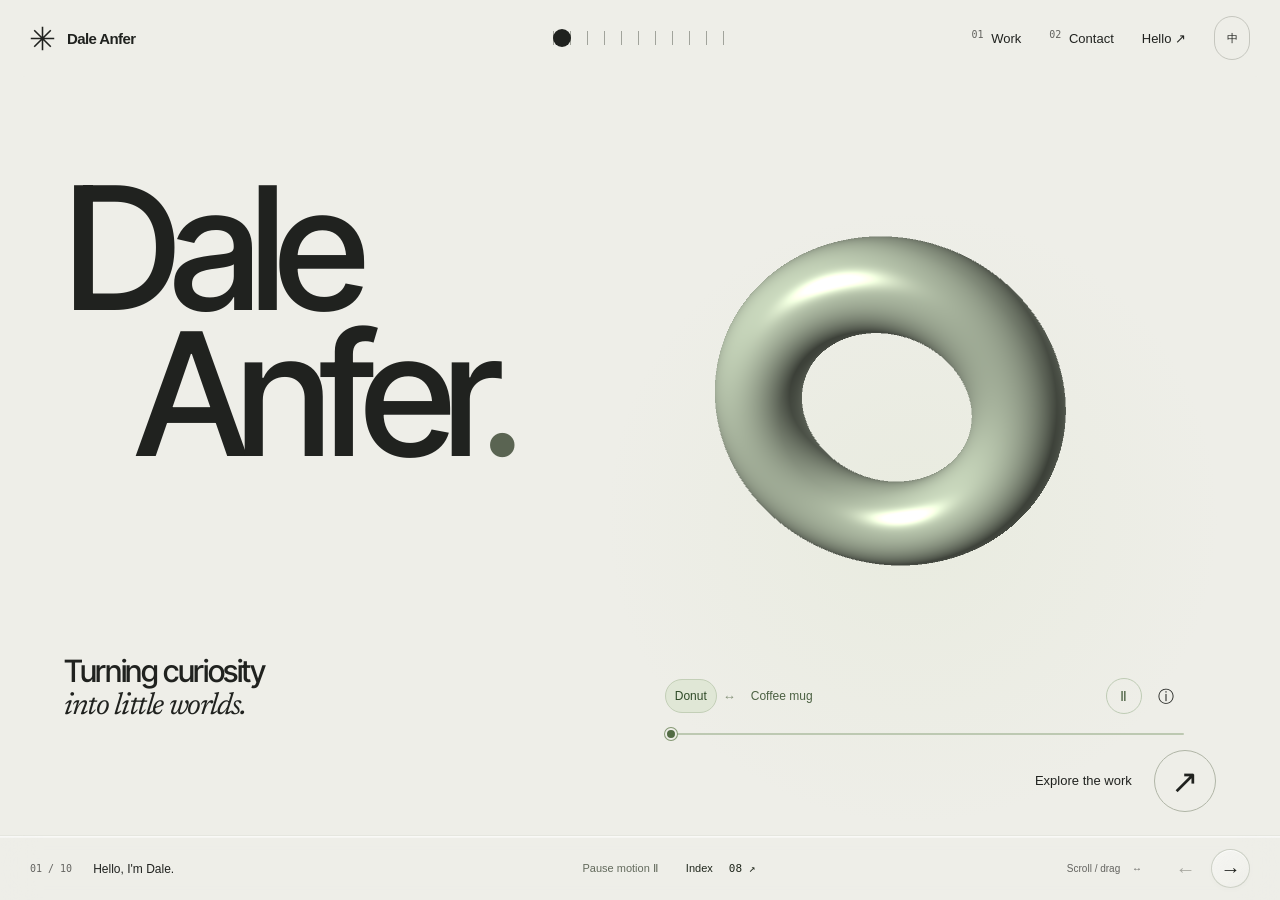
==== commit 4fa0b3f9: "Add instant Chinese and English switching across the gallery, project details and contact flow" ====
--- a/index.html
+++ b/index.html
@@ -4,14 +4,14 @@
   <meta charset="utf-8">
   <meta name="viewport" content="width=device-width,initial-scale=1">
   <meta name="theme-color" content="#eaeae8">
-  <meta name="description" content="Dale Anfer 的个人实验场。体验 SlideFetch、Soda Lab、FaceDrop 和近场 Nearstage，也看看正在构建的阅读工具。">
+  <meta name="description" content="Dale Anfer 的个人实验场。体验 SlideFetch、Soda Lab、FaceDrop 和近场 Nearstage，也看看正在构建的阅读工具。" data-i18n-content="siteDescription">
   <title>Dale Anfer — An independent playground.</title>
   <script data-poster-priority>{const posters={"products":{"href":"assets/art/slidefetch-art-1280-v1.webp","mobile":"assets/art/slidefetch-art-640-v1.webp","srcset":"assets/art/slidefetch-art-640-v1.webp 640w, assets/art/slidefetch-art-1280-v1.webp 1280w"},"soda":{"href":"assets/art/soda-art-1280-v1.webp","mobile":"assets/art/soda-art-640-v1.webp","srcset":"assets/art/soda-art-640-v1.webp 640w, assets/art/soda-art-1280-v1.webp 1280w"},"facedrop":{"href":"assets/art/facedrop-art-1280-v1.webp","mobile":"assets/art/facedrop-art-640-v1.webp","srcset":"assets/art/facedrop-art-640-v1.webp 640w, assets/art/facedrop-art-1280-v1.webp 1280w"},"nearstage":{"href":"assets/art/nearstage-art-1280-v1.webp","mobile":"assets/art/nearstage-art-640-v1.webp","srcset":"assets/art/nearstage-art-640-v1.webp 640w, assets/art/nearstage-art-1280-v1.webp 1280w"},"rubik":{"href":"assets/art/rubik-art-1280-v1.webp","mobile":"assets/art/rubik-art-640-v1.webp","srcset":"assets/art/rubik-art-640-v1.webp 640w, assets/art/rubik-art-1280-v1.webp 1280w"},"quant":{"href":"assets/art/quant-art-1280-v1.webp","mobile":"assets/art/quant-art-640-v1.webp","srcset":"assets/art/quant-art-640-v1.webp 640w, assets/art/quant-art-1280-v1.webp 1280w"},"film":{"href":"assets/art/film-art-1280-v1.webp","mobile":"assets/art/film-art-640-v1.webp","srcset":"assets/art/film-art-640-v1.webp 640w, assets/art/film-art-1280-v1.webp 1280w"},"margin":{"href":"assets/art/margin-art-1280-v1.webp","mobile":"assets/art/margin-art-640-v1.webp","srcset":"assets/art/margin-art-640-v1.webp 640w, assets/art/margin-art-1280-v1.webp 1280w"}};const selected=posters[location.hash.slice(1)];if(selected){const small=matchMedia("(max-width:800px)").matches;const link=document.createElement("link");link.rel="preload";link.as="image";link.href=small?selected.mobile:selected.href;if(!small&&selected.srcset){link.imageSrcset=selected.srcset;link.imageSizes="calc(100vw - 100px)";}link.fetchPriority="high";document.head.append(link);}}</script>
   <link rel="icon" type="image/svg+xml" href="assets/exhibit-mark.svg">
   <link rel="preload" href="assets/inter-tight-medium-ui.woff2" as="font" type="font/woff2" crossorigin>
-  <style data-site-styles>@font-face{font-family:Inter Tight;font-style:normal;font-weight:500;font-display:swap;src:url(assets/inter-tight-medium-ui.woff2)format(woff2)}:root{--buncss-light:initial;--buncss-dark: ;color-scheme:light;--canvas:#e8e8e6;--ink:#151515;--muted:#646460;--yellow:#faff00;--line:#d1d1ce;--font:Arial,Helvetica,"Microsoft YaHei",sans-serif}*,*:before,*:after{box-sizing:border-box}html{scroll-behavior:smooth}body{color:var(--ink);background:var(--canvas);font-family:var(--font);-webkit-font-smoothing:antialiased;margin:0}button,input,select,textarea{font:inherit}button,summary,select{cursor:pointer}button,a,input,textarea,select{-webkit-tap-highlight-color:transparent}button,a{color:inherit}a{text-decoration:none;text-underline-offset:5px}button{border-radius:0}button:disabled{cursor:default}img,svg{display:block;max-width:100%}[hidden]{display:none!important}::selection{color:var(--ink);background:var(--yellow)}:focus-visible{outline:2px solid #6658bb;outline-offset:5px}.sr-only{position:absolute;overflow:hidden;clip-path:inset(50%);white-space:nowrap;width:1px;height:1px;margin:-1px;padding:0}.skip-link{position:fixed;z-index:20;background:var(--yellow);padding:14px;top:-80px;left:20px}.skip-link:focus{top:15px}.exhibit-header{display:grid;grid-template-columns:1fr auto 1fr;align-items: center;gap:30px;height:92px;padding-inline-start:35px;padding-inline-end:35px}.exhibit-identity{display:inline-flex;letter-spacing:-.045em;align-items: center;gap:12px;font-size:15px;font-weight:600}.exhibit-identity svg{transition:transform .25s}.exhibit-identity:hover svg{transform:rotate(45deg)}.header-note{color:var(--muted);margin-left:auto;margin-right:80px;font-size:10px;line-height:1.45}.exhibit-header nav{display:flex;justify-self:end;align-items: center;gap:31px;font-size:11px}.exhibit-header nav a{padding-block-start:10px;padding-block-end:10px}.exhibit-header nav a:hover,.exhibit-header nav a[aria-current]{text-decoration:underline}.exhibit-header nav a>span{color:var(--muted);vertical-align:super;margin-right:4px;font:8px ui-monospace,Consolas,monospace}.gallery{position:relative;display:flex;overflow-x:auto;overflow-y:hidden;scroll-snap-type:none;scrollbar-width:none;overscroll-behavior-x:contain;outline-offset:-5px;align-items:stretch;gap:36px;height:calc(100svh - 164px);min-height:570px;padding:16px 7vw 22px}.gallery::-webkit-scrollbar{display:none}.gallery:not([data-ready=true]){scrollbar-width:thin}.gallery:not([data-ready=true])::-webkit-scrollbar{display:block;height:4px}.gallery::-webkit-scrollbar-thumb{background:#a3a39e}.gallery.is-dragging{cursor:grabbing;scroll-snap-type:none;user-select:none}.exhibit-panel{position:relative;display:grid;grid-template-rows:auto minmax(0,1fr)auto;overflow:hidden;scroll-snap-align:center;flex:0 0 min(78vw,1120px);gap:20px;padding:28px 38px 33px}.panel-index{position:relative;z-index:2;display:flex;letter-spacing:.075em;justify-content:space-between;align-items: center;gap:25px;font-size:9px;line-height:1.5}.panel-index>span:last-child{text-align:right}.cover-panel{display:flex;background:#fff;flex-direction:column;flex-basis:86vw;justify-content:space-between;padding:30px 50px 34px}.cover-orb{position:absolute;aspect-ratio:1;background:var(--yellow);transform:translate(var(--orb-x,0px),calc(-50% + var(--orb-y,0px)))scale(var(--orb-scale,1));pointer-events:none;border-radius:50%;width:min(60vw,100svh - 155px);min-width:420px;transition:transform .55s cubic-bezier(.2,.8,.2,1);top:50%;right:-2%}.orb-crosshair{position:absolute;opacity:.7;width:22px;height:22px;top:50%;left:50%}.orb-crosshair:before,.orb-crosshair:after{content:"";position:absolute;background:#171717}.orb-crosshair:before{width:22px;height:1px;top:10px;left:0}.orb-crosshair:after{width:1px;height:22px;top:0;left:10px}.cover-panel h1{position:relative;z-index:1;font-family:"Inter Tight",var(--font);letter-spacing:-.057em;width:100%;margin:19px 0;font-size:clamp(64px,min(7.35vw,25svh - 92.5px),118px);font-weight:500;line-height:.99}.cover-panel h1>span{display:block}.cover-panel h1>span:nth-child(2),.cover-panel h1>span:nth-child(4){padding-left:4.2vw}.cover-panel h1>span:nth-child(3){padding-left:8.4vw}.cover-panel h1 a{text-decoration:none}.cover-panel h1 a:hover{text-decoration:underline;text-decoration-thickness:.035em;text-underline-offset:.09em}.cover-bottom{position:relative;z-index:2;display:flex;justify-content:space-between;align-items: end;gap:30px}.cover-bottom>p{margin:0;font-size:12px;line-height:1.8}.cover-explore{display:inline-flex;text-align:left;background:0 0;border:0;align-items: center;gap:29px;padding:8px 0;font-size:12px}.cover-explore>span:last-child{transition:transform .2s;font-size:41px;font-weight:400}.cover-explore:hover>span:last-child{transform:translate(4px,-4px)}.cover-explore .cover-explore-label{letter-spacing:.09em;font-size:8px;line-height:1.9}.cover-explore-label b{letter-spacing:0;font-size:10px;font-weight:400}.orb-caption{position:absolute;z-index:2;letter-spacing:.1em;font-size:7px;line-height:1.6;bottom:122px;right:7%}.live-work-panel{gap:22px}.slidefetch-panel{color:#183249;background:#d8e5f3}.soda-panel{color:#203b43;background:#c9dfe2}.facedrop-panel{color:#2d361b;background:#e1e9bf}.nijo-panel{color:#334334;background:#dce1d5}.hogwarts-panel{color:#ece9de;background:#263c38}.work-status{display:inline-flex;align-items: center;gap:7px}.work-status:before{content:"";background:currentColor;border-radius:50%;width:4px;height:4px}.work-preview{display:grid;grid-template-rows:26px minmax(0,1fr);overflow:hidden;background:#fff;border:1px solid #23334026;place-self: center;width:94%;height:min(43svh,430px);min-height:0;max-height:100%;transition:transform .3s,box-shadow .3s;transform:rotate(-.7deg);box-shadow:0 18px 40px #15262d18}.work-preview:hover{transform:translateY(-4px)rotate(0);box-shadow:0 25px 50px #15262d24}.work-preview:focus-visible{transform:translateY(-4px)rotate(0);box-shadow:0 25px 50px #15262d24}.work-preview img{display:block;object-fit:cover;object-position:center;width:100%;height:100%;min-height:0}.preview-chrome{display:flex;color:#647077;background:#f8f9f7;border-bottom:1px solid #dfe3e4;align-items: center;gap:11px;padding-inline-start:13px;padding-inline-end:13px;font:7px ui-monospace,Consolas,monospace}.preview-chrome>i{background:#b9c1c3;border-radius:50%;width:4px;height:4px;margin-right:10px;box-shadow:7px 0 #b9c1c3,14px 0 #b9c1c3}.preview-chrome>span:last-child{margin-left:auto;font-size:13px}.slidefetch-panel .work-preview img{object-position:top}.soda-panel .work-preview{background:#050b11;transform:rotate(.8deg)}.facedrop-panel .work-preview{background:#0c0d14;transform:rotate(-1deg)}.nijo-panel .work-preview,.hogwarts-panel .work-preview{width:100%;transform:none}.hogwarts-panel .preview-chrome{color:#c6c9bb;background:#1c2c28;border-color:#50635a}.hogwarts-panel .panel-link{color:#e8d5a3}.soda-panel .work-preview:hover,.facedrop-panel .work-preview:hover{transform:translateY(-4px)}.work-kicker{display:block;letter-spacing:.1em;opacity:.75;margin-bottom:13px;font-size:7px}.live-work-panel .product-panel-bottom h2>span{font:10px/1.5 var(--font);letter-spacing:0;vertical-align:middle;margin:10px 0 0 15px}.margin-panel{background:#f2f0e7}.product-panel-bottom{position:relative;z-index:1;display:flex;justify-content:space-between;align-items: end;gap:30px}.product-panel-bottom h2{font-family:"Inter Tight",var(--font);letter-spacing:-.06em;margin:0;font-size:clamp(45px,4.5vw,72px);font-weight:500;line-height:.93}.product-panel-bottom h2>span{display:inline-block;vertical-align:top;margin:0 0 0 8px;font-size:15px}.product-panel-bottom p{margin:14px 0 0;font-size:12px;line-height:1.8}.panel-link{display:inline-flex;white-space:nowrap;background:0 0;border:0;border-bottom:1px solid;justify-content:space-between;align-items: center;gap:24px;padding:11px 0;font-size:11px}.panel-link>span{font-size:24px;line-height:.7}.panel-link:hover>span{transform:translate(2px,-2px)}.reader-concept{background:#fffefa;border:1px solid #c8c8ba;border-radius:2px;place-self: center;width:91%;max-height:100%;transform:rotate(-1.3deg);box-shadow:0 15px 32px #77745d12}.reader-top{display:flex;color:#737269;border-bottom:1px solid #e5e3d8;align-items: center;gap:14px;padding:11px 19px;font-size:8px}.reader-logo{color:#343c2c;letter-spacing:-.1em;font:25px/1 Georgia,serif}.concept-label{opacity:.8;margin-left:auto;font-size:8px}.reader-pages{display:grid;grid-template-columns:1.5fr 1fr}.reader-paper{border-right:1px solid #e5e3d8;min-width:0;padding:clamp(18px,2.1vw,34px)}.reader-chapter{color:#828275;letter-spacing:.1em;font-size:7px}.reader-paper h3{color:#3c4134;letter-spacing:-.04em;margin:19px 0;font-family:Georgia,SimSun,serif;font-size:clamp(22px,2.7vw,39px);font-weight:400;line-height:1.35}.reader-paper p{max-width:300px;margin:0;font-size:12px;line-height:2}.reader-paper mark{color:inherit;background:0 0;transition:background .3s}.is-highlighted .reader-paper mark{background:#f0e876}.paper-lines{display:grid;gap:7px;max-width:270px;margin-top:14px}.paper-lines i{background:#e7e5da;height:1px}.paper-lines i:last-child{width:73%}.annotation-button{display:flex;color:#585f46;background:0 0;border:0;align-items: center;gap:20px;margin-top:15px;padding:7px 0 0;font-size:9px}.annotation-button span{font-size:15px}.reader-annotation{display:flex;color:#71754f;flex-direction:column;justify-content:center;align-items: start;padding:25px}.annotation-number{font:14px Georgia,serif}.reader-annotation p{letter-spacing:-.05em;margin:20px 0;font-size:clamp(16px,1.9vw,24px);line-height:1.6}.reader-annotation strong{color:#35412d;font-weight:400}.annotation-line{background:#a8b087;width:40px;height:1px;margin-bottom:15px;transition:width .25s}.is-highlighted .annotation-line{width:90px}.annotation-source{letter-spacing:.08em;font-size:6px}.portfolio-panel{background:#b7c4ee}.portfolio-concept{--demo-accent:#8da9f4;position:relative;place-self: center;width:78%;max-height:100%;padding-top:25px}.portfolio-toolbar{position:absolute;z-index:2;display:flex;color:#36425e;letter-spacing:.1em;justify-content:space-between;align-items: center;gap:15px;font-size:7px;top:0;left:0;right:0}.theme-choices{display:flex;align-items: center;gap:8px;padding-bottom:4px}.theme-swatch{outline-offset:3px;border:1px solid #0003;border-radius:50%;width:15px;height:15px;padding:0}.theme-swatch[aria-pressed=true]{outline:1px solid #29334b}.blue-swatch{background:#7f9aff}.coral-swatch{background:#ee947d}.yellow-swatch{background:#eff56b}.portfolio-sheet{position:relative;overflow:hidden;background:#fafaf7;min-height:290px;padding:24px 30px;transform:rotate(2deg);box-shadow:0 22px 45px #354d8930}.portfolio-sheet-top{position:relative;z-index:2;display:flex;justify-content:space-between;gap:20px;font-size:8px}.portfolio-sheet-top>span:last-child{font-size:18px}.portfolio-sheet h3{position:relative;z-index:1;font-family:"Inter Tight",var(--font);letter-spacing:-.055em;margin:51px 0 24px;font-size:clamp(40px,4.7vw,69px);font-weight:500;line-height:.95}.portfolio-sheet-caption{position:relative;z-index:1;letter-spacing:.13em;font-size:6px}.portfolio-shape{position:absolute;display:grid;grid-template-columns:1fr 1fr;width:62%;height:100%;top:0;right:-14%;transform:rotate(-12deg)}.portfolio-shape span{background:var(--demo-accent);transition:background .25s}.portfolio-shape span:first-child{border-radius:50% 50% 0}.portfolio-shape span:nth-child(2){border-radius:50% 50% 50% 0}.portfolio-shape span:nth-child(3){border-radius:50% 0 50% 50%}.portfolio-shape span:nth-child(4){border-radius:0 50% 50%}.portfolio-demo-caption{display:flex;color:#36425e;justify-content:space-between;margin:17px 0 0;font-size:9px}.frame-panel{color:#f5f5ef;background:#1c1e20}.frame-panel .panel-index{color:#c6c7c3}.frame-concept{place-self: center;width:89%}.frame-screen{position:relative;overflow:hidden;background:#434993;border-radius:3px;height:clamp(180px,25svh,320px)}.frame-geometry{position:absolute;overflow:hidden;inset:0}.frame-geometry div{position:absolute;aspect-ratio:1;transform:translateX(var(--frame-shift,0%));background:#effb7b;border-radius:50%;width:65%;transition:transform .12s linear;top:-36%;left:6%}.frame-geometry span{position:absolute;aspect-ratio:1;border:40px solid #98b9f0;border-radius:50%;width:45%;top:30%;right:4%}.frame-geometry i{position:absolute;background:#c9d4fb;width:100%;height:2px;top:57%;left:0;transform:rotate(-25deg)}.frame-screen-label{position:absolute;color:#fff;letter-spacing:.1em;text-shadow:0 1px 4px #222;font-size:7px;bottom:17px;left:18px}.frame-count{position:absolute;color:#fff;background:#161a27;padding:4px 6px;font:10px ui-monospace,Consolas,monospace;bottom:14px;right:16px}.frame-screen .concept-label{position:absolute;color:#fff;background:#161a27;padding:3px 5px;top:13px;right:16px}.frame-timeline{position:relative;margin-top:12px}.frame-thumbnails{display:grid;grid-template-columns:repeat(8,1fr);background:#333637;border-radius:3px;gap:3px;height:38px;padding:4px}.frame-thumbnails i{background:linear-gradient(135deg,#9aa6d6,#5e6497)}.frame-thumbnails i:nth-child(3n){background:linear-gradient(135deg,#d5e4a0,#717c50)}.frame-thumbnails i:nth-child(2n){background:linear-gradient(135deg,#e1a08a,#967066)}.frame-scrubber{position:absolute;display:flex;align-items: center;inset:-5px 3px}.frame-scrubber input{appearance:none;-webkit-appearance:none;cursor:ew-resize;background:0 0;width:100%;height:52px;margin:0}.frame-scrubber input::-webkit-slider-thumb{background:var(--yellow);appearance:none;-webkit-appearance:none;border:1px solid #eee;border-radius:0;width:4px;height:48px}.frame-scrubber input::-moz-range-thumb{background:var(--yellow);border:1px solid #eee;border-radius:0;width:3px;height:48px}.frame-evidence{display:flex;align-items: center;gap:16px;margin-top:16px}.frame-evidence>span:first-child{color:#c4ce9c;white-space:nowrap;font-size:8px}.frame-evidence b{font-weight:400}.frame-evidence p{color:#dadcda;margin:0;font-size:10px;line-height:1.7}.frame-evidence .frame-hint{color:#a7aca6;white-space:nowrap;margin-left:auto;font-size:8px}.notes-panel{background:var(--yellow);flex-basis:min(74vw,1030px);gap:18px}.notes-panel>h2{font-family:"Inter Tight",var(--font);letter-spacing:-.06em;align-self: center;margin:0;font-size:clamp(60px,7.5vw,110px);font-weight:500;line-height:.9}.notes-panel>h2>span{margin-left:40px;font-size:.8em}.exhibit-notes{border-top:1px solid #17171766}.exhibit-notes>a{display:grid;grid-template-columns:28px 1fr 22px;border-bottom:1px solid #17171744;align-items: center;gap:20px;padding-block-start:17px;padding-block-end:17px}.exhibit-notes>a>span{font:9px ui-monospace,Consolas,monospace}.exhibit-notes h3{margin:0;font-size:13px;font-weight:400;line-height:1.7}.exhibit-notes p{color:#47491f;margin:5px 0 0;font-size:9px}.exhibit-notes b{transition:transform .2s;font-size:22px;font-weight:400}.exhibit-notes a:hover b{transform:translate(3px,-3px)}.exhibit-notes a:hover h3{text-decoration:underline;text-underline-offset:4px}.about-panel{color:#f3f3ef;background:#141414;flex-basis:min(78vw,1100px)}.about-panel .panel-index{color:#b9b9b4}.about-panel h2{font-family:"Inter Tight",var(--font);letter-spacing:-.055em;align-self: center;margin:10px 0;font-size:clamp(58px,6.8vw,100px);font-weight:500;line-height:.96}.about-panel h2>span{color:var(--yellow)}.about-panel-bottom{display:grid;grid-template-columns:minmax(0,1fr)auto;align-items: end;gap:40px}.about-panel-bottom p{color:#c5c5c0;max-width:430px;margin:0;font-size:12px;line-height:1.9}.about-contact{display:flex;color:var(--yellow);letter-spacing:-.03em;align-items: center;gap:35px;font-size:22px}.about-contact>span{font-size:43px}.about-panel .about-email{gap:14px;min-width:0;max-width:100%;min-height:44px;font-size:clamp(15px,1.65vw,22px)}.about-panel .about-email .about-email-address{font:inherit;letter-spacing:0;overflow-wrap:anywhere;min-width:0;line-height:1.4}@media (max-width:800px){.about-panel .about-panel-bottom{grid-template-columns:1fr;gap:16px}}.about-links{display:flex;color:#b9b9b4;flex-wrap:wrap;align-items: center;gap:21px;margin-top:5px;padding-top:6px;font-size:9px}.about-links>span:last-child{margin-left:auto}.about-links a:hover{color:var(--yellow)}.exhibit-controls{display:flex;justify-content:space-between;align-items: center;gap:35px;height:72px;padding-inline-start:35px;padding-inline-end:35px}.controls-caption{color:var(--muted);letter-spacing:.08em;font-size:7px}.gallery-position{display:flex;align-items: center;gap:21px;min-width:275px;font-size:10px}#gallery-count{color:var(--muted);min-width:42px;font:9px ui-monospace,Consolas,monospace}.gallery-map{width:min(16vw,220px)}.gallery-map input{display:block;appearance:none;-webkit-appearance:none;cursor:pointer;background:repeating-linear-gradient(90deg,#9b9b94 0 1px,#0000 1px 8px);width:100%;height:17px;margin:0}.gallery-map input::-webkit-slider-thumb{appearance:none;-webkit-appearance:none;background:var(--canvas);border:1px solid #111;border-radius:0;width:22px;height:21px}.gallery-map input::-moz-range-thumb{background:var(--canvas);border:1px solid #111;border-radius:0;width:20px;height:19px}.gallery-actions{display:flex;align-items: center;gap:6px}.gallery-hint{color:var(--muted);margin-right:27px;font-size:9px}.gallery-hint span{margin-left:9px}.gallery-actions button{background:0 0;border:1px solid #0000;width:35px;height:35px;padding:0;font-size:21px;line-height:1}.gallery-actions button:hover:not(:disabled){background:#f5f5f0;border-color:#c8c8c1}.gallery-actions button:disabled{color:#a7a7a0}.no-script-note{padding:0 32px 20px;font-size:12px}dialog{color:var(--ink);background:#f5f5f0;border:0;width:min(540px,100% - 36px);max-height:calc(100dvh - 40px);padding:45px 36px 34px;box-shadow:0 30px 100px #0002}dialog::backdrop{backdrop-filter:blur(5px);background:#25252570}.dialog-close,.contact-close{position:absolute;color:#555;background:0 0;border:0;width:35px;height:35px;font-size:25px;top:11px;right:13px}.dialog-eyebrow{letter-spacing:.12em;font-size:9px}dialog h2{letter-spacing:-.065em;overflow-wrap:anywhere;margin:22px 0 15px;font-size:44px;font-weight:500}.dialog-tagline{margin:0 0 20px;font-size:15px;line-height:1.7}#dialog-description{color:#62625c;font-size:13px;line-height:1.9}.dialog-note{display:flex;border-top:1px solid #d5d5cc;align-items:baseline;gap:15px;margin-block-start:22px;margin-block-end:22px;padding-top:15px}.dialog-note p{color:#62625c;margin:0;font-size:12px;line-height:1.8}.solid-button{display:inline-flex;color:var(--ink);background:var(--yellow);border:1px solid #d2d72b;justify-content:center;align-items: center;gap:20px;min-height:43px;padding:11px 17px;font-size:12px;line-height:1.5}.solid-button:hover{background:#e7ec16}#contact details>summary{letter-spacing:-.055em;list-style:none;cursor:default;pointer-events:none;margin:0 0 25px;font-size:45px}#contact details>summary::-webkit-details-marker{display:none}#contact-help{color:#63635d;margin:0 0 25px;font-size:12px;line-height:1.8}#contact-form{display:grid;gap:20px}#contact-form label{display:grid;gap:9px;font-size:12px}.field-row{display:grid;grid-template-columns:1fr 1fr;gap:18px}#contact input,#contact select,#contact textarea{color:var(--ink);background:#fefefb;border:1px solid #cdcdc4;border-radius:0;width:100%;min-height:43px;padding:10px 12px}#contact textarea{resize:vertical;line-height:1.8}.form-actions{display:grid;justify-items:start;gap:12px}#form-status{color:#555b38;margin:0;font-size:11px;line-height:1.8}.form-footnote{color:#63635d;font-size:10px;line-height:1.8}@media (min-width:1600px){.gallery{padding-inline-start:8vw;padding-inline-end:8vw}.cover-panel{flex-basis:82vw;padding-inline-start:55px;padding-inline-end:55px}}@media (max-width:1100px){.header-note{margin-right:30px}.gallery{gap:22px}.exhibit-panel{padding:24px 28px 28px}.cover-panel{padding:27px 36px}.cover-panel h1{font-size:clamp(64px,min(7.45vw,25svh - 92.5px),100px)}.portfolio-concept{width:86%}.portfolio-sheet{min-height:245px;padding:21px}.portfolio-sheet h3{margin-top:40px}.gallery-position{gap:15px;min-width:215px}.reader-concept{width:95%}.reader-paper{padding:21px}.reader-annotation{padding:20px}.frame-concept{width:95%}.frame-evidence .frame-hint{display:none}}@media (max-width:800px){html{scroll-padding-top:20px}.exhibit-header{display:flex;justify-content:space-between;gap:20px;height:79px;padding-inline-start:20px;padding-inline-end:20px}.header-note{display:none}.exhibit-header nav{gap:22px}.exhibit-header nav a>span{display:none}.gallery{display:block;overflow:visible;scroll-snap-type:none;height:auto;min-height:0;padding:0 16px 88px}.exhibit-panel{gap:25px;width:100%;min-height:620px;margin-bottom:16px;padding:25px 28px 29px;scroll-margin-top:15px}.cover-panel{height:calc(100svh - 160px);min-height:550px;max-height:830px}.cover-panel h1{font-size:clamp(42px,8.5vw,75px);line-height:1.03}.cover-panel h1>span:nth-child(2),.cover-panel h1>span:nth-child(4){padding-left:2vw}.cover-panel h1>span:nth-child(3){padding-left:4vw}.cover-orb{width:84vw;min-width:0;right:-20%}.cover-bottom{flex-direction:column;align-items: start;gap:20px}.cover-bottom>p,.cover-explore{font-size:12px}.orb-caption{font-size:7px;bottom:160px;right:25px}.panel-index{gap:15px;font-size:8px}.reader-concept{max-width:600px}.reader-paper h3{font-size:32px}.reader-paper p{font-size:12px}.reader-annotation p{font-size:22px}.product-panel-bottom h2{font-size:52px}.product-panel-bottom p{font-size:12px}.portfolio-concept{width:83%;max-width:550px}.portfolio-sheet h3{font-size:60px}.portfolio-sheet{min-height:270px}.frame-concept{max-width:600px}.live-work-panel{min-height:670px}.work-preview{aspect-ratio:1.55;width:100%;height:auto;max-height:none}.work-preview img{object-fit:cover}.live-work-panel .work-kicker{font-size:6px}.frame-screen{height:245px}.notes-panel{min-height:690px}.notes-panel>h2{margin-block-start:10px;margin-block-end:18px;font-size:81px}.about-panel h2{font-size:clamp(51px,8vw,76px)}.exhibit-controls{position:fixed;z-index:5;backdrop-filter:blur(12px);background:#eaeae8ed;border-top:1px solid #d0d0c9;gap:20px;height:65px;padding-inline-start:20px;padding-inline-end:20px;bottom:0;left:0;right:0}.gallery-position{flex:1;gap:12px;min-width:0}.gallery-map,.controls-caption,.gallery-hint{display:none}}@media (max-width:480px){.exhibit-header{padding-inline-start:17px;padding-inline-end:17px}.exhibit-identity{white-space:nowrap;gap:8px;font-size:13px}.exhibit-identity svg{width:20px;height:20px}.exhibit-header nav{gap:18px;font-size:10px}.exhibit-header nav a:last-child{display:none}.exhibit-panel{padding:23px 23px 27px}.cover-panel h1{letter-spacing:-.06em;font-size:clamp(35px,9.25vw,47px)}.cover-panel h1>span:nth-child(2),.cover-panel h1>span:nth-child(3),.cover-panel h1>span:nth-child(4){padding-left:0}.cover-panel{min-height:550px}.cover-orb{width:98vw;top:47%;right:-25%}.cover-panel .panel-index>span:last-child{display:none}.cover-bottom>p{font-size:11px}.orb-caption{font-size:6px;bottom:172px;right:22px}.cover-explore{gap:19px;font-size:11px}.margin-panel{min-height:640px}.reader-pages{grid-template-columns:1.5fr 1fr}.reader-top{gap:8px;padding:10px 12px;font-size:6px}.reader-top .concept-label{font-size:6px}.reader-paper{padding:18px 14px}.reader-chapter{font-size:5px}.reader-paper h3{margin-block-start:17px;margin-block-end:17px;font-size:25px}.reader-paper p{font-size:10px;line-height:1.9}.reader-annotation{padding:14px 10px}.reader-annotation p{font-size:16px}.annotation-source{font-size:5px}.annotation-button{gap:7px;font-size:8px}.product-panel-bottom{flex-direction:column;align-items: start;gap:20px}.product-panel-bottom h2{font-size:48px}.live-work-panel{min-height:620px}.live-work-panel .product-panel-bottom h2{font-size:clamp(35px,11vw,48px)}.live-work-panel .product-panel-bottom h2>span{margin-left:10px;font-size:9px}.work-preview{grid-template-rows:22px minmax(0,1fr)}.preview-chrome{padding-inline-start:10px;padding-inline-end:10px;font-size:6px}.product-panel-bottom p{margin-top:12px;font-size:11px}.panel-link{gap:23px;padding-block-start:7px;padding-block-end:7px;font-size:10px}.portfolio-panel{min-height:690px}.portfolio-concept{width:95%}.portfolio-sheet{min-height:235px;padding:18px}.portfolio-sheet h3{margin-top:43px;font-size:47px}.portfolio-sheet-top{font-size:7px}.portfolio-demo-caption{font-size:8px}.frame-panel{min-height:660px}.frame-concept{width:100%}.frame-screen{height:210px}.frame-geometry span{border-width:25px}.frame-screen-label{font-size:6px;left:12px}.frame-evidence{align-items:baseline;gap:10px}.frame-evidence p{font-size:9px}.notes-panel{min-height:680px}.notes-panel>h2{font-size:65px}.notes-panel>h2>span{margin-left:20px}.exhibit-notes>a{grid-template-columns:20px 1fr 17px;gap:11px;padding-block-start:19px;padding-block-end:19px}.exhibit-notes h3{font-size:12px}.exhibit-notes p{font-size:8px}.about-panel{min-height:730px}.about-panel h2{font-size:51px}.about-panel-bottom{grid-template-columns:1fr;gap:25px}.about-panel-bottom p{font-size:11px}.about-contact{font-size:21px}.about-contact>span{font-size:32px}dialog{padding:45px 25px 30px}dialog h2{font-size:38px}.field-row{grid-template-columns:1fr;gap:18px}}@media (prefers-reduced-motion:reduce){html{scroll-behavior:auto}*,*:before,*:after{animation:none!important;transition:none!important}}
+  <style data-site-styles>@font-face{font-family:Inter Tight;font-style:normal;font-weight:500;font-display:swap;src:url(assets/inter-tight-medium-ui.woff2)format(woff2)}:root{--buncss-light:initial;--buncss-dark: ;color-scheme:light;--canvas:#e8e8e6;--ink:#151515;--muted:#646460;--yellow:#faff00;--line:#d1d1ce;--font:Arial,Helvetica,"Microsoft YaHei",sans-serif}*,*:before,*:after{box-sizing:border-box}html{scroll-behavior:smooth}body{color:var(--ink);background:var(--canvas);font-family:var(--font);-webkit-font-smoothing:antialiased;margin:0}button,input,select,textarea{font:inherit}button,summary,select{cursor:pointer}button,a,input,textarea,select{-webkit-tap-highlight-color:transparent}button,a{color:inherit}a{text-decoration:none;text-underline-offset:5px}button{border-radius:0}button:disabled{cursor:default}img,svg{display:block;max-width:100%}[hidden]{display:none!important}::selection{color:var(--ink);background:var(--yellow)}:focus-visible{outline:2px solid #6658bb;outline-offset:5px}.sr-only{position:absolute;overflow:hidden;clip-path:inset(50%);white-space:nowrap;width:1px;height:1px;margin:-1px;padding:0}.skip-link{position:fixed;z-index:20;background:var(--yellow);padding:14px;top:-80px;left:20px}.skip-link:focus{top:15px}.exhibit-header{display:grid;grid-template-columns:1fr auto 1fr;align-items: center;gap:30px;height:92px;padding-inline-start:35px;padding-inline-end:35px}.exhibit-identity{display:inline-flex;letter-spacing:-.045em;align-items: center;gap:12px;font-size:15px;font-weight:600}.exhibit-identity svg{transition:transform .25s}.exhibit-identity:hover svg{transform:rotate(45deg)}.header-note{color:var(--muted);margin-left:auto;margin-right:80px;font-size:10px;line-height:1.45}.exhibit-header nav{display:flex;justify-self:end;align-items: center;gap:31px;font-size:11px}.exhibit-header nav a{padding-block-start:10px;padding-block-end:10px}.exhibit-header nav a:hover,.exhibit-header nav a[aria-current]{text-decoration:underline}.exhibit-header nav a>span{color:var(--muted);vertical-align:super;margin-right:4px;font:8px ui-monospace,Consolas,monospace}.gallery{position:relative;display:flex;overflow-x:auto;overflow-y:hidden;scroll-snap-type:none;scrollbar-width:none;overscroll-behavior-x:contain;outline-offset:-5px;align-items:stretch;gap:36px;height:calc(100svh - 164px);min-height:570px;padding:16px 7vw 22px}.gallery::-webkit-scrollbar{display:none}.gallery:not([data-ready=true]){scrollbar-width:thin}.gallery:not([data-ready=true])::-webkit-scrollbar{display:block;height:4px}.gallery::-webkit-scrollbar-thumb{background:#a3a39e}.gallery.is-dragging{cursor:grabbing;scroll-snap-type:none;user-select:none}.exhibit-panel{position:relative;display:grid;grid-template-rows:auto minmax(0,1fr)auto;overflow:hidden;scroll-snap-align:center;flex:0 0 min(78vw,1120px);gap:20px;padding:28px 38px 33px}.panel-index{position:relative;z-index:2;display:flex;letter-spacing:.075em;justify-content:space-between;align-items: center;gap:25px;font-size:9px;line-height:1.5}.panel-index>span:last-child{text-align:right}.cover-panel{display:flex;background:#fff;flex-direction:column;flex-basis:86vw;justify-content:space-between;padding:30px 50px 34px}.cover-orb{position:absolute;aspect-ratio:1;background:var(--yellow);transform:translate(var(--orb-x,0px),calc(-50% + var(--orb-y,0px)))scale(var(--orb-scale,1));pointer-events:none;border-radius:50%;width:min(60vw,100svh - 155px);min-width:420px;transition:transform .55s cubic-bezier(.2,.8,.2,1);top:50%;right:-2%}.orb-crosshair{position:absolute;opacity:.7;width:22px;height:22px;top:50%;left:50%}.orb-crosshair:before,.orb-crosshair:after{content:"";position:absolute;background:#171717}.orb-crosshair:before{width:22px;height:1px;top:10px;left:0}.orb-crosshair:after{width:1px;height:22px;top:0;left:10px}.cover-panel h1{position:relative;z-index:1;font-family:"Inter Tight",var(--font);letter-spacing:-.057em;width:100%;margin:19px 0;font-size:clamp(64px,min(7.35vw,25svh - 92.5px),118px);font-weight:500;line-height:.99}.cover-panel h1>span{display:block}.cover-panel h1>span:nth-child(2),.cover-panel h1>span:nth-child(4){padding-left:4.2vw}.cover-panel h1>span:nth-child(3){padding-left:8.4vw}.cover-panel h1 a{text-decoration:none}.cover-panel h1 a:hover{text-decoration:underline;text-decoration-thickness:.035em;text-underline-offset:.09em}.cover-bottom{position:relative;z-index:2;display:flex;justify-content:space-between;align-items: end;gap:30px}.cover-bottom>p{margin:0;font-size:12px;line-height:1.8}.cover-explore{display:inline-flex;text-align:left;background:0 0;border:0;align-items: center;gap:29px;padding:8px 0;font-size:12px}.cover-explore>span:last-child{transition:transform .2s;font-size:41px;font-weight:400}.cover-explore:hover>span:last-child{transform:translate(4px,-4px)}.cover-explore .cover-explore-label{letter-spacing:.09em;font-size:8px;line-height:1.9}.cover-explore-label b{letter-spacing:0;font-size:10px;font-weight:400}.orb-caption{position:absolute;z-index:2;letter-spacing:.1em;font-size:7px;line-height:1.6;bottom:122px;right:7%}.live-work-panel{gap:22px}.slidefetch-panel{color:#183249;background:#d8e5f3}.soda-panel{color:#203b43;background:#c9dfe2}.facedrop-panel{color:#2d361b;background:#e1e9bf}.nijo-panel{color:#334334;background:#dce1d5}.hogwarts-panel{color:#ece9de;background:#263c38}.work-status{display:inline-flex;align-items: center;gap:7px}.work-status:before{content:"";background:currentColor;border-radius:50%;width:4px;height:4px}.work-preview{display:grid;grid-template-rows:26px minmax(0,1fr);overflow:hidden;background:#fff;border:1px solid #23334026;place-self: center;width:94%;height:min(43svh,430px);min-height:0;max-height:100%;transition:transform .3s,box-shadow .3s;transform:rotate(-.7deg);box-shadow:0 18px 40px #15262d18}.work-preview:hover{transform:translateY(-4px)rotate(0);box-shadow:0 25px 50px #15262d24}.work-preview:focus-visible{transform:translateY(-4px)rotate(0);box-shadow:0 25px 50px #15262d24}.work-preview img{display:block;object-fit:cover;object-position:center;width:100%;height:100%;min-height:0}.preview-chrome{display:flex;color:#647077;background:#f8f9f7;border-bottom:1px solid #dfe3e4;align-items: center;gap:11px;padding-inline-start:13px;padding-inline-end:13px;font:7px ui-monospace,Consolas,monospace}.preview-chrome>i{background:#b9c1c3;border-radius:50%;width:4px;height:4px;margin-right:10px;box-shadow:7px 0 #b9c1c3,14px 0 #b9c1c3}.preview-chrome>span:last-child{margin-left:auto;font-size:13px}.slidefetch-panel .work-preview img{object-position:top}.soda-panel .work-preview{background:#050b11;transform:rotate(.8deg)}.facedrop-panel .work-preview{background:#0c0d14;transform:rotate(-1deg)}.nijo-panel .work-preview,.hogwarts-panel .work-preview{width:100%;transform:none}.hogwarts-panel .preview-chrome{color:#c6c9bb;background:#1c2c28;border-color:#50635a}.hogwarts-panel .panel-link{color:#e8d5a3}.soda-panel .work-preview:hover,.facedrop-panel .work-preview:hover{transform:translateY(-4px)}.work-kicker{display:block;letter-spacing:.1em;opacity:.75;margin-bottom:13px;font-size:7px}.live-work-panel .product-panel-bottom h2>span{font:10px/1.5 var(--font);letter-spacing:0;vertical-align:middle;margin:10px 0 0 15px}.margin-panel{background:#f2f0e7}.product-panel-bottom{position:relative;z-index:1;display:flex;justify-content:space-between;align-items: end;gap:30px}.product-panel-bottom h2{font-family:"Inter Tight",var(--font);letter-spacing:-.06em;margin:0;font-size:clamp(45px,4.5vw,72px);font-weight:500;line-height:.93}.product-panel-bottom h2>span{display:inline-block;vertical-align:top;margin:0 0 0 8px;font-size:15px}.product-panel-bottom p{margin:14px 0 0;font-size:12px;line-height:1.8}.panel-link{display:inline-flex;white-space:nowrap;background:0 0;border:0;border-bottom:1px solid;justify-content:space-between;align-items: center;gap:24px;padding:11px 0;font-size:11px}.panel-link>span{font-size:24px;line-height:.7}.panel-link:hover>span{transform:translate(2px,-2px)}.reader-concept{background:#fffefa;border:1px solid #c8c8ba;border-radius:2px;place-self: center;width:91%;max-height:100%;transform:rotate(-1.3deg);box-shadow:0 15px 32px #77745d12}.reader-top{display:flex;color:#737269;border-bottom:1px solid #e5e3d8;align-items: center;gap:14px;padding:11px 19px;font-size:8px}.reader-logo{color:#343c2c;letter-spacing:-.1em;font:25px/1 Georgia,serif}.concept-label{opacity:.8;margin-left:auto;font-size:8px}.reader-pages{display:grid;grid-template-columns:1.5fr 1fr}.reader-paper{border-right:1px solid #e5e3d8;min-width:0;padding:clamp(18px,2.1vw,34px)}.reader-chapter{color:#828275;letter-spacing:.1em;font-size:7px}.reader-paper h3{color:#3c4134;letter-spacing:-.04em;margin:19px 0;font-family:Georgia,SimSun,serif;font-size:clamp(22px,2.7vw,39px);font-weight:400;line-height:1.35}.reader-paper p{max-width:300px;margin:0;font-size:12px;line-height:2}.reader-paper mark{color:inherit;background:0 0;transition:background .3s}.is-highlighted .reader-paper mark{background:#f0e876}.paper-lines{display:grid;gap:7px;max-width:270px;margin-top:14px}.paper-lines i{background:#e7e5da;height:1px}.paper-lines i:last-child{width:73%}.annotation-button{display:flex;color:#585f46;background:0 0;border:0;align-items: center;gap:20px;margin-top:15px;padding:7px 0 0;font-size:9px}.annotation-button span{font-size:15px}.reader-annotation{display:flex;color:#71754f;flex-direction:column;justify-content:center;align-items: start;padding:25px}.annotation-number{font:14px Georgia,serif}.reader-annotation p{letter-spacing:-.05em;margin:20px 0;font-size:clamp(16px,1.9vw,24px);line-height:1.6}.reader-annotation strong{color:#35412d;font-weight:400}.annotation-line{background:#a8b087;width:40px;height:1px;margin-bottom:15px;transition:width .25s}.is-highlighted .annotation-line{width:90px}.annotation-source{letter-spacing:.08em;font-size:6px}.portfolio-panel{background:#b7c4ee}.portfolio-concept{--demo-accent:#8da9f4;position:relative;place-self: center;width:78%;max-height:100%;padding-top:25px}.portfolio-toolbar{position:absolute;z-index:2;display:flex;color:#36425e;letter-spacing:.1em;justify-content:space-between;align-items: center;gap:15px;font-size:7px;top:0;left:0;right:0}.theme-choices{display:flex;align-items: center;gap:8px;padding-bottom:4px}.theme-swatch{outline-offset:3px;border:1px solid #0003;border-radius:50%;width:15px;height:15px;padding:0}.theme-swatch[aria-pressed=true]{outline:1px solid #29334b}.blue-swatch{background:#7f9aff}.coral-swatch{background:#ee947d}.yellow-swatch{background:#eff56b}.portfolio-sheet{position:relative;overflow:hidden;background:#fafaf7;min-height:290px;padding:24px 30px;transform:rotate(2deg);box-shadow:0 22px 45px #354d8930}.portfolio-sheet-top{position:relative;z-index:2;display:flex;justify-content:space-between;gap:20px;font-size:8px}.portfolio-sheet-top>span:last-child{font-size:18px}.portfolio-sheet h3{position:relative;z-index:1;font-family:"Inter Tight",var(--font);letter-spacing:-.055em;margin:51px 0 24px;font-size:clamp(40px,4.7vw,69px);font-weight:500;line-height:.95}.portfolio-sheet-caption{position:relative;z-index:1;letter-spacing:.13em;font-size:6px}.portfolio-shape{position:absolute;display:grid;grid-template-columns:1fr 1fr;width:62%;height:100%;top:0;right:-14%;transform:rotate(-12deg)}.portfolio-shape span{background:var(--demo-accent);transition:background .25s}.portfolio-shape span:first-child{border-radius:50% 50% 0}.portfolio-shape span:nth-child(2){border-radius:50% 50% 50% 0}.portfolio-shape span:nth-child(3){border-radius:50% 0 50% 50%}.portfolio-shape span:nth-child(4){border-radius:0 50% 50%}.portfolio-demo-caption{display:flex;color:#36425e;justify-content:space-between;margin:17px 0 0;font-size:9px}.frame-panel{color:#f5f5ef;background:#1c1e20}.frame-panel .panel-index{color:#c6c7c3}.frame-concept{place-self: center;width:89%}.frame-screen{position:relative;overflow:hidden;background:#434993;border-radius:3px;height:clamp(180px,25svh,320px)}.frame-geometry{position:absolute;overflow:hidden;inset:0}.frame-geometry div{position:absolute;aspect-ratio:1;transform:translateX(var(--frame-shift,0%));background:#effb7b;border-radius:50%;width:65%;transition:transform .12s linear;top:-36%;left:6%}.frame-geometry span{position:absolute;aspect-ratio:1;border:40px solid #98b9f0;border-radius:50%;width:45%;top:30%;right:4%}.frame-geometry i{position:absolute;background:#c9d4fb;width:100%;height:2px;top:57%;left:0;transform:rotate(-25deg)}.frame-screen-label{position:absolute;color:#fff;letter-spacing:.1em;text-shadow:0 1px 4px #222;font-size:7px;bottom:17px;left:18px}.frame-count{position:absolute;color:#fff;background:#161a27;padding:4px 6px;font:10px ui-monospace,Consolas,monospace;bottom:14px;right:16px}.frame-screen .concept-label{position:absolute;color:#fff;background:#161a27;padding:3px 5px;top:13px;right:16px}.frame-timeline{position:relative;margin-top:12px}.frame-thumbnails{display:grid;grid-template-columns:repeat(8,1fr);background:#333637;border-radius:3px;gap:3px;height:38px;padding:4px}.frame-thumbnails i{background:linear-gradient(135deg,#9aa6d6,#5e6497)}.frame-thumbnails i:nth-child(3n){background:linear-gradient(135deg,#d5e4a0,#717c50)}.frame-thumbnails i:nth-child(2n){background:linear-gradient(135deg,#e1a08a,#967066)}.frame-scrubber{position:absolute;display:flex;align-items: center;inset:-5px 3px}.frame-scrubber input{appearance:none;-webkit-appearance:none;cursor:ew-resize;background:0 0;width:100%;height:52px;margin:0}.frame-scrubber input::-webkit-slider-thumb{background:var(--yellow);appearance:none;-webkit-appearance:none;border:1px solid #eee;border-radius:0;width:4px;height:48px}.frame-scrubber input::-moz-range-thumb{background:var(--yellow);border:1px solid #eee;border-radius:0;width:3px;height:48px}.frame-evidence{display:flex;align-items: center;gap:16px;margin-top:16px}.frame-evidence>span:first-child{color:#c4ce9c;white-space:nowrap;font-size:8px}.frame-evidence b{font-weight:400}.frame-evidence p{color:#dadcda;margin:0;font-size:10px;line-height:1.7}.frame-evidence .frame-hint{color:#a7aca6;white-space:nowrap;margin-left:auto;font-size:8px}.notes-panel{background:var(--yellow);flex-basis:min(74vw,1030px);gap:18px}.notes-panel>h2{font-family:"Inter Tight",var(--font);letter-spacing:-.06em;align-self: center;margin:0;font-size:clamp(60px,7.5vw,110px);font-weight:500;line-height:.9}.notes-panel>h2>span{margin-left:40px;font-size:.8em}.exhibit-notes{border-top:1px solid #17171766}.exhibit-notes>a{display:grid;grid-template-columns:28px 1fr 22px;border-bottom:1px solid #17171744;align-items: center;gap:20px;padding-block-start:17px;padding-block-end:17px}.exhibit-notes>a>span{font:9px ui-monospace,Consolas,monospace}.exhibit-notes h3{margin:0;font-size:13px;font-weight:400;line-height:1.7}.exhibit-notes p{color:#47491f;margin:5px 0 0;font-size:9px}.exhibit-notes b{transition:transform .2s;font-size:22px;font-weight:400}.exhibit-notes a:hover b{transform:translate(3px,-3px)}.exhibit-notes a:hover h3{text-decoration:underline;text-underline-offset:4px}.about-panel{color:#f3f3ef;background:#141414;flex-basis:min(78vw,1100px)}.about-panel .panel-index{color:#b9b9b4}.about-panel h2{font-family:"Inter Tight",var(--font);letter-spacing:-.055em;align-self: center;margin:10px 0;font-size:clamp(58px,6.8vw,100px);font-weight:500;line-height:.96}.about-panel h2>span{color:var(--yellow)}.about-panel{grid-template-rows:auto minmax(240px,1fr)auto auto;gap:18px}.character-stage{position:relative;display:flex;align-self:stretch;align-items: center;min-height:0}.about-panel .character-stage h2{text-transform:uppercase;font-size:clamp(74px,min(16vw,26svh),225px);font-weight:500}.character-canvas{position:absolute;opacity:0;pointer-events:none;width:100%;height:100%;inset:0}.character-stage[data-character-ready=true] .character-canvas{opacity:1}.character-stage[data-character-ready=true] h2{opacity:0}.character-replay{position:absolute;color:#d1d1ca;background:0 0;border:1px solid #f3f3ef33;border-radius:50%;width:44px;height:44px;padding:0;font-size:23px;bottom:0;right:0}.character-replay:hover{color:var(--yellow);border-color:var(--yellow)}.character-stage:not([data-character-ready=true]) .character-replay{visibility:hidden}@media (prefers-reduced-motion:reduce){.character-replay{display:none}}.about-panel-bottom{display:grid;grid-template-columns:minmax(0,1fr)auto;align-items: end;gap:40px}.about-panel-bottom p{color:#c5c5c0;max-width:430px;margin:0;font-size:12px;line-height:1.9}.about-contact{display:flex;color:var(--yellow);letter-spacing:-.03em;align-items: center;gap:35px;font-size:22px}.about-contact>span{font-size:43px}.about-panel .about-email{gap:14px;min-width:0;max-width:100%;min-height:44px;font-size:clamp(15px,1.65vw,22px)}.about-panel .about-email .about-email-address{font:inherit;letter-spacing:0;overflow-wrap:anywhere;min-width:0;line-height:1.4}@media (max-width:800px){.about-panel .about-panel-bottom{grid-template-columns:1fr;gap:16px}}.about-links{display:flex;color:#b9b9b4;flex-wrap:wrap;align-items: center;gap:21px;margin-top:5px;padding-top:6px;font-size:9px}.about-links>span:last-child{margin-left:auto}.about-links a:hover{color:var(--yellow)}.exhibit-controls{display:flex;justify-content:space-between;align-items: center;gap:35px;height:72px;padding-inline-start:35px;padding-inline-end:35px}.controls-caption{color:var(--muted);letter-spacing:.08em;font-size:7px}.gallery-position{display:flex;align-items: center;gap:21px;min-width:275px;font-size:10px}#gallery-count{color:var(--muted);min-width:42px;font:9px ui-monospace,Consolas,monospace}.gallery-map{width:min(16vw,220px)}.gallery-map input{display:block;appearance:none;-webkit-appearance:none;cursor:pointer;background:repeating-linear-gradient(90deg,#9b9b94 0 1px,#0000 1px 8px);width:100%;height:17px;margin:0}.gallery-map input::-webkit-slider-thumb{appearance:none;-webkit-appearance:none;background:var(--canvas);border:1px solid #111;border-radius:0;width:22px;height:21px}.gallery-map input::-moz-range-thumb{background:var(--canvas);border:1px solid #111;border-radius:0;width:20px;height:19px}.gallery-actions{display:flex;align-items: center;gap:6px}.gallery-hint{color:var(--muted);margin-right:27px;font-size:9px}.gallery-hint span{margin-left:9px}.gallery-actions button{background:0 0;border:1px solid #0000;width:35px;height:35px;padding:0;font-size:21px;line-height:1}.gallery-actions button:hover:not(:disabled){background:#f5f5f0;border-color:#c8c8c1}.gallery-actions button:disabled{color:#a7a7a0}.no-script-note{padding:0 32px 20px;font-size:12px}dialog{color:var(--ink);background:#f5f5f0;border:0;width:min(540px,100% - 36px);max-height:calc(100dvh - 40px);padding:45px 36px 34px;box-shadow:0 30px 100px #0002}dialog::backdrop{backdrop-filter:blur(5px);background:#25252570}.dialog-close,.contact-close{position:absolute;color:#555;background:0 0;border:0;width:35px;height:35px;font-size:25px;top:11px;right:13px}.dialog-eyebrow{letter-spacing:.12em;font-size:9px}dialog h2{letter-spacing:-.065em;overflow-wrap:anywhere;margin:22px 0 15px;font-size:44px;font-weight:500}.dialog-tagline{margin:0 0 20px;font-size:15px;line-height:1.7}#dialog-description{color:#62625c;font-size:13px;line-height:1.9}.dialog-note{display:flex;border-top:1px solid #d5d5cc;align-items:baseline;gap:15px;margin-block-start:22px;margin-block-end:22px;padding-top:15px}.dialog-note p{color:#62625c;margin:0;font-size:12px;line-height:1.8}.solid-button{display:inline-flex;color:var(--ink);background:var(--yellow);border:1px solid #d2d72b;justify-content:center;align-items: center;gap:20px;min-height:43px;padding:11px 17px;font-size:12px;line-height:1.5}.solid-button:hover{background:#e7ec16}#contact details>summary{letter-spacing:-.055em;list-style:none;cursor:default;pointer-events:none;margin:0 0 25px;font-size:45px}#contact details>summary::-webkit-details-marker{display:none}#contact-help{color:#63635d;margin:0 0 25px;font-size:12px;line-height:1.8}#contact-form{display:grid;gap:20px}#contact-form label{display:grid;gap:9px;font-size:12px}.field-row{display:grid;grid-template-columns:1fr 1fr;gap:18px}#contact input,#contact select,#contact textarea{color:var(--ink);background:#fefefb;border:1px solid #cdcdc4;border-radius:0;width:100%;min-height:43px;padding:10px 12px}#contact textarea{resize:vertical;line-height:1.8}.form-actions{display:grid;justify-items:start;gap:12px}#form-status{color:#555b38;margin:0;font-size:11px;line-height:1.8}.form-footnote{color:#63635d;font-size:10px;line-height:1.8}@media (min-width:1600px){.gallery{padding-inline-start:8vw;padding-inline-end:8vw}.cover-panel{flex-basis:82vw;padding-inline-start:55px;padding-inline-end:55px}}@media (max-width:1100px){.header-note{margin-right:30px}.gallery{gap:22px}.exhibit-panel{padding:24px 28px 28px}.cover-panel{padding:27px 36px}.cover-panel h1{font-size:clamp(64px,min(7.45vw,25svh - 92.5px),100px)}.portfolio-concept{width:86%}.portfolio-sheet{min-height:245px;padding:21px}.portfolio-sheet h3{margin-top:40px}.gallery-position{gap:15px;min-width:215px}.reader-concept{width:95%}.reader-paper{padding:21px}.reader-annotation{padding:20px}.frame-concept{width:95%}.frame-evidence .frame-hint{display:none}}@media (max-width:800px){html{scroll-padding-top:20px}.exhibit-header{display:flex;justify-content:space-between;gap:20px;height:79px;padding-inline-start:20px;padding-inline-end:20px}.header-note{display:none}.exhibit-header nav{gap:22px}.exhibit-header nav a>span{display:none}.gallery{display:block;overflow:visible;scroll-snap-type:none;height:auto;min-height:0;padding:0 16px 88px}.exhibit-panel{gap:25px;width:100%;min-height:620px;margin-bottom:16px;padding:25px 28px 29px;scroll-margin-top:15px}.cover-panel{height:calc(100svh - 160px);min-height:550px;max-height:830px}.cover-panel h1{font-size:clamp(42px,8.5vw,75px);line-height:1.03}.cover-panel h1>span:nth-child(2),.cover-panel h1>span:nth-child(4){padding-left:2vw}.cover-panel h1>span:nth-child(3){padding-left:4vw}.cover-orb{width:84vw;min-width:0;right:-20%}.cover-bottom{flex-direction:column;align-items: start;gap:20px}.cover-bottom>p,.cover-explore{font-size:12px}.orb-caption{font-size:7px;bottom:160px;right:25px}.panel-index{gap:15px;font-size:8px}.reader-concept{max-width:600px}.reader-paper h3{font-size:32px}.reader-paper p{font-size:12px}.reader-annotation p{font-size:22px}.product-panel-bottom h2{font-size:52px}.product-panel-bottom p{font-size:12px}.portfolio-concept{width:83%;max-width:550px}.portfolio-sheet h3{font-size:60px}.portfolio-sheet{min-height:270px}.frame-concept{max-width:600px}.live-work-panel{min-height:670px}.work-preview{aspect-ratio:1.55;width:100%;height:auto;max-height:none}.work-preview img{object-fit:cover}.live-work-panel .work-kicker{font-size:6px}.frame-screen{height:245px}.notes-panel{min-height:690px}.notes-panel>h2{margin-block-start:10px;margin-block-end:18px;font-size:81px}.about-panel h2{font-size:clamp(51px,8vw,76px)}.exhibit-controls{position:fixed;z-index:5;backdrop-filter:blur(12px);background:#eaeae8ed;border-top:1px solid #d0d0c9;gap:20px;height:65px;padding-inline-start:20px;padding-inline-end:20px;bottom:0;left:0;right:0}.gallery-position{flex:1;gap:12px;min-width:0}.gallery-map,.controls-caption,.gallery-hint{display:none}}@media (max-width:480px){.exhibit-header{padding-inline-start:17px;padding-inline-end:17px}.exhibit-identity{white-space:nowrap;gap:8px;font-size:13px}.exhibit-identity svg{width:20px;height:20px}.exhibit-header nav{gap:18px;font-size:10px}.exhibit-header nav a:last-child{display:none}.exhibit-panel{padding:23px 23px 27px}.cover-panel h1{letter-spacing:-.06em;font-size:clamp(35px,9.25vw,47px)}.cover-panel h1>span:nth-child(2),.cover-panel h1>span:nth-child(3),.cover-panel h1>span:nth-child(4){padding-left:0}.cover-panel{min-height:550px}.cover-orb{width:98vw;top:47%;right:-25%}.cover-panel .panel-index>span:last-child{display:none}.cover-bottom>p{font-size:11px}.orb-caption{font-size:6px;bottom:172px;right:22px}.cover-explore{gap:19px;font-size:11px}.margin-panel{min-height:640px}.reader-pages{grid-template-columns:1.5fr 1fr}.reader-top{gap:8px;padding:10px 12px;font-size:6px}.reader-top .concept-label{font-size:6px}.reader-paper{padding:18px 14px}.reader-chapter{font-size:5px}.reader-paper h3{margin-block-start:17px;margin-block-end:17px;font-size:25px}.reader-paper p{font-size:10px;line-height:1.9}.reader-annotation{padding:14px 10px}.reader-annotation p{font-size:16px}.annotation-source{font-size:5px}.annotation-button{gap:7px;font-size:8px}.product-panel-bottom{flex-direction:column;align-items: start;gap:20px}.product-panel-bottom h2{font-size:48px}.live-work-panel{min-height:620px}.live-work-panel .product-panel-bottom h2{font-size:clamp(35px,11vw,48px)}.live-work-panel .product-panel-bottom h2>span{margin-left:10px;font-size:9px}.work-preview{grid-template-rows:22px minmax(0,1fr)}.preview-chrome{padding-inline-start:10px;padding-inline-end:10px;font-size:6px}.product-panel-bottom p{margin-top:12px;font-size:11px}.panel-link{gap:23px;padding-block-start:7px;padding-block-end:7px;font-size:10px}.portfolio-panel{min-height:690px}.portfolio-concept{width:95%}.portfolio-sheet{min-height:235px;padding:18px}.portfolio-sheet h3{margin-top:43px;font-size:47px}.portfolio-sheet-top{font-size:7px}.portfolio-demo-caption{font-size:8px}.frame-panel{min-height:660px}.frame-concept{width:100%}.frame-screen{height:210px}.frame-geometry span{border-width:25px}.frame-screen-label{font-size:6px;left:12px}.frame-evidence{align-items:baseline;gap:10px}.frame-evidence p{font-size:9px}.notes-panel{min-height:680px}.notes-panel>h2{font-size:65px}.notes-panel>h2>span{margin-left:20px}.exhibit-notes>a{grid-template-columns:20px 1fr 17px;gap:11px;padding-block-start:19px;padding-block-end:19px}.exhibit-notes h3{font-size:12px}.exhibit-notes p{font-size:8px}.about-panel{min-height:730px}.about-panel h2{font-size:51px}.about-panel-bottom{grid-template-columns:1fr;gap:25px}.about-panel-bottom p{font-size:11px}.about-contact{font-size:21px}.about-contact>span{font-size:32px}dialog{padding:45px 25px 30px}dialog h2{font-size:38px}.field-row{grid-template-columns:1fr;gap:18px}}@media (prefers-reduced-motion:reduce){html{scroll-behavior:auto}*,*:before,*:after{animation:none!important;transition:none!important}}
 
-@font-face{font-family:Newsreader;font-style:italic;font-weight:400;font-display:swap;src:url(assets/newsreader-italic-ui.woff2)format(woff2)}:root{--canvas:#eeeee8;--ink:#20221f;--yellow:#e8ff57}body.exhibit-home{background:var(--canvas)}.exhibit-header{height:76px;padding-inline-start:30px;padding-inline-end:30px}.exhibit-identity{letter-spacing:-.04em}.exhibit-header nav{gap:28px}.gallery-map{width:174px}.gallery-map input{background:repeating-linear-gradient(90deg,#a1a39b 0 1px,#0000 1px 17px);height:14px}.gallery-map input::-webkit-slider-thumb{background:var(--ink);border:0;border-radius:50%;width:18px;height:18px}.gallery-map input::-moz-range-thumb{background:var(--ink);border:0;border-radius:50%;width:18px;height:18px}.gallery{gap:22px;height:calc(100svh - 140px);min-height:580px;padding:0 22px}.exhibit-panel{border-radius:3px;flex-basis:calc(100vw - 100px);padding:32px 44px 38px}.gallery.is-dragging *{cursor:grabbing!important}.panel-index{letter-spacing:.055em;font-size:9px}.cover-panel{position:relative;display:block;background:var(--canvas);flex-basis:calc(100vw - 44px);padding:26px 3.3vw}.cover-panel>.panel-index{z-index:5}.hero-halo{position:absolute;z-index:0;aspect-ratio:1;background:radial-gradient(circle,#e8ff5745,#0000 69%);border-radius:50%;width:min(52vw,750px);top:10%;right:0}.cover-panel h1.hero-name{position:absolute;z-index:2;letter-spacing:-.085em;width:auto;margin:0;font-size:clamp(110px,min(15.4vw,25svh),235px);font-weight:500;line-height:.82;top:11%;left:3.3vw}.cover-panel h1.hero-name>span{display:block;padding:0}.cover-panel h1.hero-name>span:nth-child(2){padding-left:7vw}.hero-period{color:#5a6452}.sculpture-trigger{position:absolute;z-index:3;cursor:grab;touch-action:pan-y;background:0 0;border:0;width:64%;height:85%;margin:0;padding:0;top:3%;right:1%}.sculpture-trigger:active{cursor:grabbing}.sculpture-trigger:focus-visible{outline-offset:-20px;border-radius:50%}#kinetic-sculpture{display:block;opacity:0;width:100%;height:100%}.sculpture-still{position:absolute;object-fit:contain;pointer-events:none;width:100%;height:100%;inset:0}.sculpture-still~.sculpture-fallback{display:none}.is-rendered .sculpture-still{opacity:0;transition:opacity .9s}.is-rendered #kinetic-sculpture{opacity:1;transition:opacity .9s}.sculpture-fallback{position:absolute;border:64px solid #777f7c;border-radius:46%;inset:17% 21%;transform:rotate(-30deg);box-shadow:inset 10px 4px 16px #111b,9px 10px 7px #fff,inset -14px -12px 18px #fff}.is-rendered .sculpture-fallback{display:none}.sculpture-trigger.is-webgl:after{content:"";position:absolute;z-index:-1;filter:blur(17px);background:#26302225;border-radius:50%;height:5%;bottom:8%;left:26%;right:22%}.sculpture-caption{position:absolute;z-index:4;display:grid;text-align:right;letter-spacing:.02em;pointer-events:none;gap:8px;font:8px ui-monospace,Consolas,monospace;bottom:15%;right:7%}.sculpture-caption>span:nth-child(2){color:#62665d;font:10px var(--font)}.paradox-note{position:relative;pointer-events:auto;font:10px/1.7 var(--font)}.paradox-note summary{cursor:pointer;list-style:none;min-height:44px;padding:7px 0}.paradox-note summary::-webkit-details-marker{display:none}.paradox-note p{position:absolute;z-index:10;color:#48513f;text-align:left;background:#f8f8f0f5;border:1px solid #cbd1bf;border-radius:8px;width:min(320px,100vw - 65px);margin:0;padding:17px 19px;bottom:32px;right:0;box-shadow:0 12px 35px #303d2914}.paradox-note a{text-decoration:underline}.hero-introduction{position:absolute;z-index:4;pointer-events:none;bottom:14%;left:3.3vw}.hero-introduction>p{font-family:"Inter Tight",var(--font);letter-spacing:-.045em;margin:0 0 18px;font-size:clamp(24px,2.4vw,36px);line-height:1.02}.hero-introduction em{font-family:Newsreader,Georgia,serif;font-weight:400}.hero-introduction>span{color:#60645b;font-size:11px;line-height:1.9}.cover-bottom{position:absolute;z-index:5;align-items: end;bottom:24px;left:3.3vw;right:3.3vw}.hero-small-note{color:#7a7d73;letter-spacing:.03em;font:7px/1.7 ui-monospace,Consolas,monospace}.cover-explore{gap:22px;padding:0}.cover-explore-label{text-align:right}.cover-explore>span:last-child{display:grid;border:1px solid #b0b5a6;border-radius:50%;place-items: center;width:62px;height:62px;transition:background .25s,transform .25s;font-size:33px}.cover-explore:hover>span:last-child{background:var(--yellow);transform:rotate(45deg)}.cover-explore .cover-explore-label{font-size:8px}.cover-explore-label b{display:inline-block;margin-top:5px;font-size:10px}.live-work-panel{position:relative;isolation:isolate;display:flex;color:#f8f9f0;flex-direction:column;justify-content:space-between}.live-work-panel .panel-index{z-index:4;pointer-events:none}.live-work-panel .work-preview{position:absolute;z-index:0;display:block;box-shadow:none;background:0 0;border:0;border-radius:0;width:100%;height:100%;max-height:none;margin:0;transition:none;inset:0;transform:none}.live-work-panel .work-preview img{position:absolute;object-fit:cover;object-position:center;transform:scale(1.06)translate3d(calc(var(--panel-distance,0)*-28px),calc(var(--scene-y,0)*6px),0);width:100%;height:100%;min-height:0;inset:0}.live-work-panel .work-preview img[data-src]:not([src]){opacity:0}.live-work-panel .work-preview:after{content:"";position:absolute;z-index:1;pointer-events:none;background:linear-gradient(#0b21194d 0%,#0000 28%,#0b211900 43%,#0b2119e8 100%);inset:0}.live-work-panel .preview-chrome{position:absolute;z-index:3;display:block;color:inherit;opacity:.7;background:0 0;border:0;width:auto;padding:0;font-size:7px;top:64px;right:44px}.live-work-panel .preview-chrome i,.live-work-panel .preview-chrome>span:last-child{display:none}.live-work-panel .product-panel-bottom{z-index:3;pointer-events:none;transform:translate3d(calc(var(--panel-distance,0)*16px),0,0);width:100%;margin-top:auto}.live-work-panel .product-panel-bottom h2{letter-spacing:-.065em;font-size:clamp(65px,7.8vw,126px);line-height:.88}.live-work-panel .product-panel-bottom h2>span{color:inherit;opacity:.8;margin:16px 0 0 16px;font-size:11px}.live-work-panel .product-panel-bottom p{margin-top:20px;font-size:12px;line-height:1.85}.live-work-panel .work-kicker{opacity:.8;margin-bottom:19px;font-size:8px}.live-work-panel .panel-link{color:#25301c;background:var(--yellow);pointer-events:auto;border:0;border-radius:100px;gap:28px;min-height:58px;padding:16px 20px;transition:transform .22s,background .22s}.live-work-panel .panel-link:hover{background:#fff;transform:translateY(-3px)}.live-work-panel .panel-link>span{font-size:26px}.soda-panel{background:#173928}.soda-panel .work-preview img{object-position:50% 45%}.hogwarts-panel{background:#10251f}.hogwarts-panel .work-preview img{filter:saturate(.72)brightness(.86);object-position:50% 50%}.hogwarts-panel .work-preview:after{background:linear-gradient(#0b1a224a,#0000 30%,#091b1880 65%,#091b18f5)}.nijo-panel{color:#f6f8e9;background:#758765}.nijo-panel .work-preview img{filter:saturate(.72);object-position:50% 61%}.nijo-panel .work-preview:after{background:linear-gradient(#1c302f66,#0000 30%,#112b1d05 40%,#112b1df2 100%)}.nijo-panel .product-panel-bottom h2{letter-spacing:-.035em;font-family:Georgia,SimSun,serif}.slidefetch-panel{color:#142b45;background:#d6e2ee}.slidefetch-panel:before{content:"LEARN.";position:absolute;z-index:-1;color:#9ab3cd60;font:500 24vw/.9 "Inter Tight",var(--font);letter-spacing:-.08em;pointer-events:none;top:3%;left:2%}.slidefetch-panel .work-preview{overflow:visible;width:68%;height:69%;inset:11% 6% 20% 26%}.slidefetch-panel .work-preview img{z-index:2;object-position:top left;filter:drop-shadow(0 30px 30px #18375228);transform:perspective(1400px)rotateY(calc(-12deg + var(--scene-x,0)*5deg))rotateX(calc(5deg + var(--scene-y,0)*-3deg))rotateZ(-3deg)translateX(calc(var(--panel-distance,0)*-30px));border-radius:5px}.slidefetch-panel .work-preview:before,.slidefetch-panel .work-preview:after{content:"";position:absolute;z-index:0;background:#edf2f6;border:1px solid #94b0ca55;border-radius:5px;inset:0;transform:perspective(1400px)rotateY(-12deg)rotateX(5deg)rotate(-9deg)translate(-26px,8px)}.slidefetch-panel .work-preview:after{z-index:1;background:#f6f8fa;transform:perspective(1400px)rotateY(-12deg)rotateX(5deg)rotate(-6deg)translate(-12px,4px)}.slidefetch-panel .preview-chrome{color:#32516b;top:-34px;right:0}.slidefetch-panel .panel-link{color:#fff;background:#163a62}.slidefetch-panel .panel-link:hover{color:#163a62}.facedrop-panel{color:#f4f8f1;background:#0d1013}.facedrop-panel:before{content:"WHO?";position:absolute;z-index:-1;color:#a7cf3220;-webkit-text-stroke:1px #b4dd6728;font:500 32vw/1 "Inter Tight",var(--font);letter-spacing:-.07em;top:5%;left:0}.facedrop-panel .work-preview{overflow:visible;width:68%;height:66%;inset:12% 7% 22% 25%}.facedrop-panel .work-preview img{object-fit:cover;transform:perspective(1400px)rotateY(calc(-7deg + var(--scene-x,0)*4deg))rotateZ(3deg);border:1px solid #a6c55d33;border-radius:15px;box-shadow:0 35px 90px #0008}.facedrop-panel .work-preview:after{display:none}.facedrop-panel .preview-chrome{top:-28px;right:4%}[data-work-demo]{cursor:grab}.live-work-panel .work-film{position:absolute;object-fit:cover;pointer-events:none;opacity:0;width:100%;height:100%;inset:0;transform:scale(1.06)}.live-work-panel .has-film .work-film{opacity:1;transition:opacity 1.5s ease-in-out}.live-work-panel .has-film>img{opacity:1}.live-work-panel .has-film .work-film,.live-work-panel [data-work-demo]>img{transform:none}.slidefetch-panel .work-film{z-index:2;object-position:top left;filter:drop-shadow(0 30px 30px #18375228);border-radius:5px}.slidefetch-panel .has-film .work-film,.slidefetch-panel [data-work-demo]>img{transform:perspective(1400px)rotateY(-9deg)rotateX(4deg)rotate(-3deg)}.facedrop-panel .work-film{object-fit:contain;background:#06080d;border:1px solid #a6c55d33;border-radius:15px;box-shadow:0 35px 90px #0008}.facedrop-panel .has-film .work-film,.facedrop-panel [data-work-demo]>img{transform:perspective(1400px)rotateY(-5deg)rotate(3deg)}.soda-panel .work-film{object-position:50% 35%}.nearstage-panel{color:#352f27;background:#f6f1e6}.nearstage-panel .work-preview:after{background:linear-gradient(#f6f1e638 0%,#0000 24%,#f6f1e600 42%,#f6f1e6ed 100%)}.nearstage-panel .work-film,.nearstage-panel .work-preview img{object-position:50% 38%}.nearstage-panel .product-panel-bottom h2{letter-spacing:-.035em;font-family:Songti SC,STSong,Georgia,serif;font-weight:400}.nearstage-panel .panel-link{color:#fffaf1;background:#944f40}.nearstage-panel .panel-link:hover{background:#352f27}.quant-panel{color:#edf2ee;background:#12191f}.quant-panel:before{content:"RESEARCH.";position:absolute;z-index:-1;color:#426b7b23;font:500 20vw/.9 "Inter Tight",var(--font);letter-spacing:-.07em;top:5%;left:2%}.quant-panel .work-preview{width:69%;height:65%;inset:12% 6% 23% 25%}.quant-panel .work-preview img,.quant-panel .work-film{object-fit:contain;background:#1b1c1f;border:1px solid #b8ced22a;border-radius:8px;box-shadow:0 20px 60px #0005}.quant-panel .work-preview:after{display:none}.rubik-panel{color:#f0e7d6;background:#0f1719}.rubik-panel .work-preview{width:93%;height:96%;inset:0 0 4% 7%}.rubik-panel .work-preview img,.rubik-panel .work-film{object-fit:contain}.rubik-panel .work-preview:after{background:linear-gradient(#0f171930,#0000 30%,#0f171900 55%,#0f1719ed)}.rubik-panel .product-panel-bottom h2{letter-spacing:-.06em;font-family:Georgia,Times New Roman,serif}.rubik-panel .panel-link{color:#17231d;background:#dac294}.rubik-panel .panel-link:hover{background:#f4ecd9}.quant-panel .work-preview img{object-fit:contain}.quant-panel .preview-chrome{top:-30px;right:0}.quant-panel .panel-link{color:#1b3634;background:#c8dfd6}.film-panel{color:#fff3d6;background:#10192e}.film-panel .work-preview img{image-rendering:pixelated}.film-panel .work-preview:after{background:linear-gradient(#10192e70,#0000 28%,#10192e10 45%,#10192ef2)}.film-panel .panel-link{color:#37271b;background:#f3cf8b}.local-demo-panel .panel-link{cursor:pointer}.nijo-panel .work-film,.hogwarts-panel .work-film{object-position:center}.work-actions{display:flex;pointer-events:auto;flex-direction:column;flex-shrink:0;align-items: flex-end;gap:10px}.live-work-panel .demo-toolbar{display:flex;color:inherit;cursor:default;align-items: center;gap:24px;min-height:44px;padding:0}.demo-toolbar button{color:inherit;white-space:nowrap;background:0 0;border:0;min-height:44px;padding:0;font-size:10px}.demo-toolbar button:hover{opacity:.65}.demo-toolbar button:disabled{opacity:.5}.demo-fallback{position:absolute;z-index:6;color:#fff;background:#0d171ee8;border-radius:8px;max-width:calc(100% - 88px);margin:0;padding:12px;font-size:11px;line-height:1.7;top:150px;left:44px}#demo-player{color:#f1f4ec;background:#111917;border:1px solid #ffffff24;border-radius:16px;width:min(1260px,100% - 48px);max-height:calc(100dvh - 40px);padding:22px}#demo-player[open]{display:flex;flex-direction:column;gap:18px}#demo-player::backdrop{backdrop-filter:blur(16px);background:#07110de0}.demo-dialog-heading{display:flex;justify-content:space-between;align-items: center;gap:20px}.demo-dialog-heading>div>span{color:#9da999;letter-spacing:.07em;font:8px ui-monospace,Consolas,monospace}#demo-player h2{font-family:var(--font);letter-spacing:-.04em;margin:8px 0 0;font-size:25px;line-height:1.1}[data-demo-close]{color:inherit;background:0 0;border:1px solid #d0dcc83d;border-radius:6px;min-width:64px;min-height:44px;padding:10px;font-size:11px}[data-demo-close]:hover{color:#152416;background:#e8ff57}#demo-player-video{display:block;aspect-ratio:1.6;object-fit:contain;background:#080d0c;border-radius:6px;width:100%;min-height:0;max-height:calc(100dvh - 235px)}.demo-dialog-footer{display:flex;justify-content:space-between;align-items: center;gap:24px}.demo-dialog-footer p{color:#d5dfd1;margin:0;font-size:11px;line-height:1.7}.demo-dialog-footer small{display:block;color:#889982;margin-top:7px;font-size:9px}.demo-dialog-footer a{background:var(--yellow);color:#172512;border-radius:30px;flex-shrink:0;padding:12px 16px;font-size:11px}#demo-player-error{font-size:12px}.exhibit-controls{gap:20px;height:64px;padding-inline-start:30px;padding-inline-end:30px}.gallery-position{min-width:250px;font-size:10px}.gallery-hint{margin-right:18px;font-size:8px}.gallery-actions button{border:1px solid #b9beb0;border-radius:50%;width:39px;height:39px;font-size:20px}.gallery-actions button:hover:not(:disabled){border-color:var(--ink);background:var(--yellow)}.gallery-actions button:disabled{border-color:#0000}.experience-actions{display:flex;align-items: center;gap:28px}.experience-actions button{color:#62695b;background:0 0;border:0;padding:8px 0;font-size:9px}.experience-actions button:hover{color:#20271c}.experience-actions button:disabled{cursor:default;opacity:.6}.experience-actions [data-index-open]{color:#20271c}.experience-actions [data-index-open]>span{margin-left:13px;font-family:ui-monospace,Consolas,monospace}.motion-paused *,.motion-paused *:before,.motion-paused *:after{animation-play-state:paused!important}#work-index{background:#efefe8;width:min(1160px,100% - 60px);max-height:calc(100dvh - 64px);padding:28px 36px 36px}#work-index::backdrop{backdrop-filter:blur(20px);background:#17201b88}.index-heading{display:flex;letter-spacing:.04em;border-bottom:1px solid #c8cbbd;justify-content:space-between;align-items: center;gap:20px;padding-bottom:20px;font:8px ui-monospace,Consolas,monospace}.index-close{color:var(--ink);background:0 0;border:0;padding:6px 0;font-size:11px}.index-layout{display:grid;grid-template-columns:1.1fr 1fr;gap:60px}#work-index h2{overflow-wrap:normal;font-family:"Inter Tight",var(--font);letter-spacing:-.055em;margin:29px 0 27px;font-size:65px;font-weight:500;line-height:.94}#work-index h2 em{font-family:Newsreader,Georgia,serif;font-weight:400}.index-row{display:grid;grid-template-columns:25px 1fr auto 18px;letter-spacing:-.03em;border-bottom:1px solid #d1d4c6;align-items: center;gap:15px;padding:13px 0;transition:padding .2s;font-size:15px}.index-row>span:first-child{color:#8a907e;font:8px ui-monospace,Consolas,monospace}.index-row>small{color:#7d856d;letter-spacing:0;font-size:8px}.index-row>b{font-size:16px;font-weight:400}.index-row:hover{background:var(--yellow);padding-inline-start:10px;padding-inline-end:10px}.index-row:focus-visible{background:var(--yellow);padding-inline-start:10px;padding-inline-end:10px}.index-preview{position:relative;align-self: center;margin:40px 0 0}.index-preview:before{content:"";position:absolute;z-index:-1;background:#dce2cc;inset:-25px 15px 30px -20px;transform:rotate(-5deg)}.index-preview img{aspect-ratio:1.35;object-fit:cover;background:#e5e8df;border:1px solid #c8cebd;width:100%;height:auto;transform:rotate(2deg)}.index-preview figcaption{display:flex;justify-content:space-between;gap:20px;margin-top:28px;font-size:10px}.index-preview figcaption>span:last-child{color:#7d856d;font-size:8px}@media (max-width:1100px) and (min-width:801px){.exhibit-panel{padding:28px 32px 30px}.cover-panel{padding-inline-start:3.3vw;padding-inline-end:3.3vw}.cover-panel h1.hero-name{font-size:15.3vw}.hero-introduction>p{font-size:27px}.sculpture-caption{right:5%}.live-work-panel .product-panel-bottom h2{font-size:8vw}.live-work-panel .product-panel-bottom p{font-size:11px}.live-work-panel .panel-link{gap:20px;min-height:50px;padding:13px 18px;font-size:10px}.gallery-position{min-width:190px}.experience-actions{gap:16px}.gallery-hint{display:none}}@media (max-width:800px){.exhibit-header{height:72px;padding-inline-start:20px;padding-inline-end:20px}.gallery{display:block;height:auto;min-height:0;padding:0 12px 82px}.exhibit-panel{width:100%;min-height:640px;margin-bottom:12px;padding:24px 26px 30px}.cover-panel{height:calc(100svh - 150px);min-height:590px;max-height:none}.cover-panel h1.hero-name{z-index:4;font-size:clamp(105px,25vw,170px);line-height:.82;top:10%;left:22px}.cover-panel h1.hero-name>span:nth-child(2){padding-left:8vw}.hero-halo{width:70vw;top:25%;right:2%}.sculpture-trigger{width:95%;height:57%;top:17%;right:-6%}.sculpture-caption{gap:5px;font-size:6px;top:64%;bottom:auto;right:18px}.sculpture-caption>span:last-child{font-size:8px}.hero-introduction{bottom:100px;left:22px}.hero-introduction>p{margin-bottom:12px;font-size:26px}.hero-introduction>span{font-size:11px}.hero-small-note{display:none}.cover-bottom{flex-direction:row;justify-content:end;align-items: end;bottom:20px;left:22px;right:22px}.cover-explore>span:last-child{width:48px;height:48px;font-size:26px}.cover-explore{gap:18px}.cover-explore .cover-explore-label{font-size:7px}.cover-explore-label b{font-size:9px}.live-work-panel{min-height:650px}.live-work-panel .product-panel-bottom{gap:24px}.live-work-panel .product-panel-bottom h2{font-size:clamp(45px,12vw,80px)}.live-work-panel .product-panel-bottom h2>span{margin-top:8px;margin-left:10px;font-size:9px}.live-work-panel .product-panel-bottom p{margin-top:16px;font-size:11px}.live-work-panel .work-kicker{max-width:270px;margin-bottom:15px;font-size:6px}.live-work-panel .panel-link{gap:22px;min-height:43px;padding:12px 17px;font-size:10px}.live-work-panel .panel-link>span{font-size:22px}.live-work-panel .preview-chrome{font-size:6px;top:59px;right:26px}.slidefetch-panel:before{font-size:32vw;top:18%;left:3%}.slidefetch-panel .work-preview{width:79%;height:48%;inset:17% 9% 35% 12%}.slidefetch-panel .work-preview img{object-fit:cover;object-position:top left}.slidefetch-panel .preview-chrome{top:-29px;right:0}.facedrop-panel:before{font-size:37vw;top:16%}.facedrop-panel .work-preview{width:85%;height:45%;inset:18% 7% 37% 8%}.facedrop-panel .work-preview img{object-fit:cover;object-position:center}.facedrop-panel .preview-chrome{top:-27px;right:0}.soda-panel .work-preview img{object-position:59% 50%}.nijo-panel .work-preview img{object-position:58% 50%}.hogwarts-panel .work-preview img{object-position:50% 50%}.live-work-panel .work-preview{aspect-ratio:1.6;overflow:visible;width:90%;height:auto;inset:14% 5% auto}.live-work-panel .work-preview:after{display:none}.live-work-panel .work-preview img,.live-work-panel .work-film{object-fit:contain;filter:none;object-position:center;border-radius:7px}.live-work-panel .has-film .work-film,.live-work-panel [data-work-demo]>img{transform:none}.live-work-panel .preview-chrome{top:-24px;right:0}.work-actions{align-items: flex-start;gap:4px}.live-work-panel .demo-toolbar{justify-content:flex-start;gap:24px}.demo-toolbar button{font-size:10px}.live-work-panel .demo-fallback{max-width:none;padding:8px;font-size:9px;inset:auto 0 -100px}.soda-panel .work-preview,.nearstage-panel .work-preview{aspect-ratio:3/2}.soda-panel:before{content:"FIZZ.";position:absolute;z-index:-1;font:500 40vw/1 "Inter Tight",var(--font);letter-spacing:-.08em;color:#70ac7c25;top:18%;left:2%}.nijo-panel{background:#425748}#demo-player{border-radius:12px;width:calc(100% - 24px);padding:16px}#demo-player[open]{gap:15px}#demo-player h2{font-size:22px}.demo-dialog-heading>div>span{font-size:6px}.demo-dialog-footer{flex-direction:column;align-items: start;gap:14px}.demo-dialog-footer p{font-size:11px}.demo-dialog-footer small{font-size:9px}.exhibit-controls{background:#eeeee8ed;gap:10px;height:65px;padding-inline-start:14px;padding-inline-end:14px}.gallery-position{flex:1;gap:8px;min-width:0;font-size:9px}#gallery-current{overflow:hidden;white-space:nowrap;text-overflow:ellipsis;max-width:94px}#gallery-count{min-width:36px;font-size:8px}.experience-actions{gap:10px}.experience-actions #motion-toggle{width:23px;height:30px;font-size:0}#motion-toggle:before{content:"Ⅱ";font-size:13px}#motion-toggle[aria-pressed=true]:before{content:"▶";font-size:11px}.experience-actions [data-index-open]{font-size:8px}.experience-actions [data-index-open]>span{margin:0;font-size:9px}.gallery-actions{gap:4px}.gallery-actions button{width:30px;height:30px;font-size:17px}#work-index{width:calc(100% - 24px);max-height:calc(100dvh - 30px);padding:20px}.index-heading{padding-bottom:14px;font-size:6px}.index-layout{display:block}#work-index h2{margin:23px 0;font-size:48px}.index-preview{display:none}.index-row{grid-template-columns:20px 1fr auto 15px;gap:10px;padding-block-start:12px;padding-block-end:12px;font-size:14px}}@media (max-width:360px){.exhibit-header{height:66px;padding-inline-start:15px;padding-inline-end:15px}.cover-panel h1.hero-name{font-size:93px}.hero-introduction>p{font-size:23px}.hero-introduction>span{font-size:10px}.hero-introduction{bottom:98px}.hero-halo{width:73vw;top:28%}.sculpture-caption{top:61%}.live-work-panel .product-panel-bottom h2{font-size:43px}.live-work-panel .product-panel-bottom p{font-size:10px}.live-work-panel .product-panel-bottom h2>span{display:block;margin:10px 0 0}#gallery-current{max-width:73px}.experience-actions{gap:7px}}@media (prefers-reduced-motion:reduce){.live-work-panel .work-preview img,.live-work-panel .product-panel-bottom{translate:none}.slidefetch-panel .work-preview img{transform:rotate(-3deg)}.facedrop-panel .work-preview img{transform:rotate(3deg)}}.exhibit-header nav{font-size:13px}.exhibit-header nav a>span{font-size:10px}.panel-index{letter-spacing:.035em;font-size:11px}.cover-panel h1.hero-name{letter-spacing:-.065em;font-size:clamp(110px,min(13.4vw,22svh),210px);line-height:.85;top:13%}.cover-panel h1.hero-name>span:nth-child(2){padding-left:5.5vw}.hero-halo{opacity:.55;width:min(50vw,680px);top:16%;right:2%}.paradox-heading{position:absolute;z-index:4;text-align:right;letter-spacing:-.03em;pointer-events:none;margin:0;font:400 26px/1.15 Georgia,serif;top:8%;right:6%}.paradox-heading>span{display:block;color:#62695b;font:12px/1.5 var(--font);letter-spacing:.03em;margin-top:10px}#paradox-statement{max-width:360px;min-height:36px}.sculpture-trigger{width:62%;height:72%;top:8%;right:0}.sculpture-picture{position:absolute;pointer-events:none;inset:0}.sculpture-picture~.sculpture-fallback{display:none}.sculpture-caption{display:grid;grid-template-columns:1fr auto;text-align:left;font:12px/1.5 var(--font);letter-spacing:0;gap:12px 20px;width:40%;bottom:12%;right:6%}.paradox-caveat{grid-column:1/-1;color:#55634c;font:12px/1.6 var(--font);margin:0}.paradox-steps{grid-column:1/-1;display:flex;list-style:none;border-bottom:1px solid #cbd0c1;justify-content:space-between;gap:18px;margin:0;padding:0 0 14px}.paradox-steps li{display:flex;color:#737b69;align-items: center;gap:9px;transition:color .4s}.paradox-steps li>span{font:10px ui-monospace,Consolas,monospace}.paradox-steps li[aria-current]{color:#253c2d}.paradox-steps li[aria-current]>span{color:#fff;background:#54664a;border-radius:1px;box-shadow:0 0 0 5px #54664a}.sculpture-caption>span.paradox-hint{color:#62695b;align-self: center;font-size:11px}.paradox-note{font-size:12px}.paradox-note summary{min-height:44px;padding:12px 0}.paradox-note p{overflow:auto;width:min(340px,100vw - 65px);max-height:65svh;font-size:13px;line-height:1.8;bottom:42px}.hero-introduction{bottom:15%}.hero-introduction>p{margin-bottom:22px;font-size:clamp(28px,2.4vw,38px)}.hero-introduction>span{font-size:14px;line-height:1.8}.hero-small-note{font-size:10px;line-height:1.6}.cover-explore .cover-explore-label{font-size:11px}.cover-explore-label b{margin-top:7px;font-size:13px;font-weight:400}.live-work-panel .product-panel-bottom h2{letter-spacing:-.055em}.product-panel-bottom p,.live-work-panel .product-panel-bottom p,.about-panel-bottom p{font-size:14px;line-height:1.8}.live-work-panel .work-kicker{letter-spacing:.035em;font-size:11px}.live-work-panel .preview-chrome{font-size:10px}.live-work-panel .panel-link,.margin-panel .panel-link{font-size:13px}.demo-toolbar button,.gallery-position{font-size:12px}#gallery-count{font-size:10px}.experience-actions button{font-size:11px}.gallery-hint{font-size:10px}@media (min-width:801px) and (max-width:1100px){.sculpture-trigger{width:61%;right:-1%}.paradox-heading{font-size:23px;right:4%}.sculpture-caption{gap:6px 12px;width:42%;bottom:14%;right:4%}.paradox-steps{gap:12px}.hero-introduction>p{font-size:28px}.hero-introduction>span{font-size:13px}.panel-index{font-size:10px}.experience-actions{gap:18px}}@media (max-width:800px){.exhibit-header{height:72px}.exhibit-header nav{gap:20px;font-size:13px}.cover-panel{display:flex;flex-direction:column;gap:0;height:auto;min-height:0;max-height:none;padding:22px 22px 32px;scroll-margin-top:72px}.cover-panel>.panel-index{margin-bottom:26px;font-size:10px}.cover-panel>.panel-index>span:last-child{display:none}.cover-panel h1.hero-name{position:relative;letter-spacing:-.06em;width:100%;margin:0;font-size:clamp(76px,24vw,142px);line-height:.85;top:auto;left:auto}.cover-panel h1.hero-name>span:nth-child(2){padding-left:8vw}.hero-halo{opacity:.4;width:100%;top:220px;right:0}.paradox-heading{position:relative;text-align:left;margin:32px 0 0;font-size:22px;top:auto;right:auto}.paradox-heading>span{margin-top:8px;font-size:12px}.sculpture-trigger{position:relative;flex-shrink:0;width:calc(100% + 44px);height:clamp(300px,88vw,420px);margin:0 -22px;top:auto;right:auto}.sculpture-caption{position:relative;gap:6px 10px;width:100%;font-size:12px;top:auto;bottom:auto;right:auto}.paradox-steps{gap:14px;padding-bottom:14px}.paradox-note p{width:min(320px,100vw - 68px)}.hero-introduction{position:relative;margin-top:28px;bottom:auto;left:auto}.hero-introduction>p{margin-bottom:16px;font-size:28px;line-height:1.07}.hero-introduction>span{font-size:13px;line-height:1.85}.cover-bottom{position:relative;border-top:1px solid #d1d5c8;width:100%;margin-top:30px;padding-top:24px;inset:auto}.cover-explore .cover-explore-label{font-size:10px}.cover-explore-label b{font-size:13px}.hero-small-note{display:none}.panel-index{gap:12px;font-size:10px}.live-work-panel{display:block;min-height:0;padding:24px 24px 30px}.live-work-panel .work-preview{position:relative;aspect-ratio:1.6;width:100%;height:auto;margin:52px 0 32px;inset:auto}.quant-panel .work-preview{width:100%;height:auto;inset:auto}.soda-panel .work-preview,.nearstage-panel .work-preview{aspect-ratio:3/2}.live-work-panel .product-panel-bottom{display:flex;flex-direction:column;align-items: flex-start;gap:20px}.live-work-panel .product-panel-bottom h2{font-size:clamp(42px,12vw,72px)}.live-work-panel .product-panel-bottom p{margin-top:16px;font-size:14px}.live-work-panel .work-kicker{max-width:none;margin-bottom:16px;font-size:10px}.live-work-panel .preview-chrome{font-size:10px;top:-26px}.live-work-panel .demo-toolbar{gap:26px}.demo-toolbar button{font-size:12px}.live-work-panel .panel-link{min-height:48px;padding:13px 20px;font-size:13px}.work-actions{gap:8px}.gallery-position{font-size:10px}#gallery-count{font-size:9px}.experience-actions [data-index-open]{font-size:10px}.experience-actions [data-index-open]>span{display:none}.experience-actions #motion-toggle{width:32px;height:44px}.gallery-actions button{width:36px;height:36px}.about-panel-bottom p{font-size:14px}}@media (max-width:360px){.exhibit-header,.cover-panel{padding-inline-start:18px;padding-inline-end:18px}.cover-panel h1.hero-name{font-size:76px}.cover-panel>.panel-index{font-size:9px}.paradox-heading{font-size:21px}.sculpture-trigger{width:calc(100% + 36px);margin-inline-start:-18px;margin-inline-end:-18px}.hero-introduction>p{font-size:25px}.hero-introduction>span{font-size:12px}.live-work-panel{padding-inline-start:20px;padding-inline-end:20px}.live-work-panel .panel-index,.live-work-panel .work-kicker{font-size:9px}.gallery-position{gap:6px}#gallery-current{max-width:61px}.experience-actions{gap:4px}.gallery-actions{gap:2px}.gallery-actions button{width:32px}}.gallery-glass-layer{position:fixed;z-index:6;overflow:hidden;pointer-events:none;--edge-direction:90deg}.gallery-glass-layer[data-direction=right]{--edge-direction:270deg}.gallery-glass-layer[data-direction=top]{--edge-direction:180deg}.gallery-glass-layer[data-direction=bottom]{--edge-direction:0deg}.gallery-glass-pane{position:absolute;pointer-events:none;-webkit-backdrop-filter:blur(14px)saturate(1.15);backdrop-filter:blur(14px)saturate(1.15);-webkit-mask-image:linear-gradient(var(--edge-direction),#000,#0009 44%,transparent);mask-image:linear-gradient(var(--edge-direction),#000,#0009 44%,transparent);background:#eeeee81a;inset:0}.gallery-glass-layer[data-direction=top] .gallery-glass-pane,.gallery-glass-layer[data-direction=bottom] .gallery-glass-pane{-webkit-backdrop-filter:blur(10px)saturate(1.1);backdrop-filter:blur(10px)saturate(1.1)}@supports (backdrop-filter:blur(1px)) or (-webkit-backdrop-filter:blur(1px)){.exhibit-controls{background:#eeeee8ba;-webkit-backdrop-filter:blur(18px)saturate(1.15);backdrop-filter:blur(18px)saturate(1.15);border-top:1px solid #fff9;box-shadow:0 -1px #2634210a,inset 0 1px #fff6}.gallery-actions button:not(:disabled){background:linear-gradient(140deg,#ffffff73,#ffffff16);border-color:#adb5a58c;box-shadow:inset 0 1px #ffffffa3,0 2px 6px #202a1a05}}@media (prefers-reduced-transparency:reduce),(prefers-contrast:more){.gallery-glass-layer{display:none!important}.exhibit-controls{background:var(--canvas);-webkit-backdrop-filter:none;backdrop-filter:none;box-shadow:none;border-top:1px solid #b9beb0}}
+@font-face{font-family:Newsreader;font-style:italic;font-weight:400;font-display:swap;src:url(assets/newsreader-italic-ui.woff2)format(woff2)}:root{--canvas:#eeeee8;--ink:#20221f;--yellow:#e8ff57}body.exhibit-home{background:var(--canvas)}[data-i18n]{white-space:pre-line}.exhibit-home .panel-link>[data-i18n],.exhibit-home .exhibit-header nav a>[data-i18n],.exhibit-home [data-index-open]>[data-i18n]{font:inherit;color:inherit;letter-spacing:inherit;vertical-align:baseline;margin:0}.exhibit-home [data-index-open]>[data-i18n],.exhibit-home .exhibit-header nav a>[data-i18n]{display:inline}.language-toggle{color:var(--ink);background:0 0;border:1px solid #a1a39b88;border-radius:20px;min-width:36px;min-height:44px;padding:7px;font:11px ui-monospace,Consolas,monospace}.language-toggle:hover{background:#e8ff5770;border-color:#89916c}.exhibit-header{height:76px;padding-inline-start:30px;padding-inline-end:30px}.exhibit-identity{letter-spacing:-.04em}.exhibit-header nav{gap:28px}.gallery-map{width:174px}.gallery-map input{background:repeating-linear-gradient(90deg,#a1a39b 0 1px,#0000 1px 17px);height:14px}.gallery-map input::-webkit-slider-thumb{background:var(--ink);border:0;border-radius:50%;width:18px;height:18px}.gallery-map input::-moz-range-thumb{background:var(--ink);border:0;border-radius:50%;width:18px;height:18px}.gallery{gap:22px;height:calc(100svh - 140px);min-height:580px;padding:0 22px}.exhibit-panel{border-radius:3px;flex-basis:calc(100vw - 100px);padding:32px 44px 38px}.gallery.is-dragging *{cursor:grabbing!important}.panel-index{letter-spacing:.055em;font-size:9px}.cover-panel{position:relative;display:block;background:var(--canvas);flex-basis:calc(100vw - 44px);padding:26px 3.3vw}.cover-panel>.panel-index{z-index:5}.hero-halo{position:absolute;z-index:0;aspect-ratio:1;background:radial-gradient(circle,#e8ff5745,#0000 69%);border-radius:50%;width:min(52vw,750px);top:10%;right:0}.cover-panel h1.hero-name{position:absolute;z-index:2;letter-spacing:-.085em;width:auto;margin:0;font-size:clamp(110px,min(15.4vw,25svh),235px);font-weight:500;line-height:.82;top:11%;left:3.3vw}.cover-panel h1.hero-name>span{display:block;padding:0}.cover-panel h1.hero-name>span:nth-child(2){padding-left:7vw}.hero-period{color:#5a6452}.sculpture-trigger{position:absolute;z-index:3;cursor:grab;touch-action:pan-y;background:0 0;border:0;width:64%;height:85%;margin:0;padding:0;top:3%;right:1%}.sculpture-trigger:active{cursor:grabbing}.sculpture-trigger:focus-visible{outline-offset:-20px;border-radius:50%}#kinetic-sculpture{display:block;opacity:0;width:100%;height:100%}.sculpture-still{position:absolute;object-fit:contain;pointer-events:none;width:100%;height:100%;inset:0}.sculpture-still~.sculpture-fallback{display:none}.is-rendered .sculpture-still{opacity:0;transition:opacity .9s}.is-rendered #kinetic-sculpture{opacity:1;transition:opacity .9s}.sculpture-fallback{position:absolute;border:64px solid #777f7c;border-radius:46%;inset:17% 21%;transform:rotate(-30deg);box-shadow:inset 10px 4px 16px #111b,9px 10px 7px #fff,inset -14px -12px 18px #fff}.is-rendered .sculpture-fallback{display:none}.sculpture-trigger.is-webgl:after{content:"";position:absolute;z-index:-1;filter:blur(17px);background:#26302225;border-radius:50%;height:5%;bottom:8%;left:26%;right:22%}.sculpture-caption{position:absolute;z-index:4;display:grid;text-align:right;letter-spacing:.02em;pointer-events:none;gap:8px;font:8px ui-monospace,Consolas,monospace;bottom:15%;right:7%}.sculpture-caption>span:nth-child(2){color:#62665d;font:10px var(--font)}.paradox-note{position:relative;pointer-events:auto;font:10px/1.7 var(--font)}.paradox-note summary{cursor:pointer;list-style:none;min-height:44px;padding:7px 0}.paradox-note summary::-webkit-details-marker{display:none}.paradox-note p{position:absolute;z-index:10;color:#48513f;text-align:left;background:#f8f8f0f5;border:1px solid #cbd1bf;border-radius:8px;width:min(320px,100vw - 65px);margin:0;padding:17px 19px;bottom:32px;right:0;box-shadow:0 12px 35px #303d2914}.paradox-note a{text-decoration:underline}.hero-introduction{position:absolute;z-index:4;pointer-events:none;bottom:14%;left:3.3vw}.hero-introduction>p{font-family:"Inter Tight",var(--font);letter-spacing:-.045em;margin:0 0 18px;font-size:clamp(24px,2.4vw,36px);line-height:1.02}.hero-introduction em{font-family:Newsreader,Georgia,serif;font-weight:400}.hero-introduction>span{color:#60645b;font-size:11px;line-height:1.9}.cover-bottom{position:absolute;z-index:5;align-items: end;bottom:24px;left:3.3vw;right:3.3vw}.hero-small-note{color:#7a7d73;letter-spacing:.03em;font:7px/1.7 ui-monospace,Consolas,monospace}.cover-explore{gap:22px;padding:0}.cover-explore-label{text-align:right}.cover-explore>span:last-child{display:grid;border:1px solid #b0b5a6;border-radius:50%;place-items: center;width:62px;height:62px;transition:background .25s,transform .25s;font-size:33px}.cover-explore:hover>span:last-child{background:var(--yellow);transform:rotate(45deg)}.cover-explore .cover-explore-label{font-size:8px}.cover-explore-label b{display:inline-block;margin-top:5px;font-size:10px}.live-work-panel{position:relative;isolation:isolate;display:flex;color:#f8f9f0;flex-direction:column;justify-content:space-between}.live-work-panel .panel-index{z-index:4;pointer-events:none}.live-work-panel .work-preview{position:absolute;z-index:0;display:block;box-shadow:none;background:0 0;border:0;border-radius:0;width:100%;height:100%;max-height:none;margin:0;transition:none;inset:0;transform:none}.live-work-panel .work-preview img{position:absolute;object-fit:cover;object-position:center;transform:scale(1.06)translate3d(calc(var(--panel-distance,0)*-28px),calc(var(--scene-y,0)*6px),0);width:100%;height:100%;min-height:0;inset:0}.live-work-panel .work-preview img[data-src]:not([src]){opacity:0}.live-work-panel .work-preview:after{content:"";position:absolute;z-index:1;pointer-events:none;background:linear-gradient(#0b21194d 0%,#0000 28%,#0b211900 43%,#0b2119e8 100%);inset:0}.live-work-panel .preview-chrome{position:absolute;z-index:3;display:block;color:inherit;opacity:.7;background:0 0;border:0;width:auto;padding:0;font-size:7px;top:64px;right:44px}.live-work-panel .preview-chrome i,.live-work-panel .preview-chrome>span:last-child{display:none}.live-work-panel .product-panel-bottom{z-index:3;pointer-events:none;transform:translate3d(calc(var(--panel-distance,0)*16px),0,0);width:100%;margin-top:auto}.live-work-panel .product-panel-bottom h2{letter-spacing:-.065em;font-size:clamp(65px,7.8vw,126px);line-height:.88}.live-work-panel .product-panel-bottom h2>span{color:inherit;opacity:.8;margin:16px 0 0 16px;font-size:11px}.live-work-panel .product-panel-bottom p{margin-top:20px;font-size:12px;line-height:1.85}.live-work-panel .work-kicker{opacity:.8;margin-bottom:19px;font-size:8px}.live-work-panel .panel-link{color:#25301c;background:var(--yellow);pointer-events:auto;border:0;border-radius:100px;gap:28px;min-height:58px;padding:16px 20px;transition:transform .22s,background .22s}.live-work-panel .panel-link:hover{background:#fff;transform:translateY(-3px)}.live-work-panel .panel-link>span{font-size:26px}.soda-panel{background:#173928}.soda-panel .work-preview img{object-position:50% 45%}.hogwarts-panel{background:#10251f}.hogwarts-panel .work-preview img{filter:saturate(.72)brightness(.86);object-position:50% 50%}.hogwarts-panel .work-preview:after{background:linear-gradient(#0b1a224a,#0000 30%,#091b1880 65%,#091b18f5)}.nijo-panel{color:#f6f8e9;background:#758765}.nijo-panel .work-preview img{filter:saturate(.72);object-position:50% 61%}.nijo-panel .work-preview:after{background:linear-gradient(#1c302f66,#0000 30%,#112b1d05 40%,#112b1df2 100%)}.nijo-panel .product-panel-bottom h2{letter-spacing:-.035em;font-family:Georgia,SimSun,serif}.slidefetch-panel{color:#142b45;background:#d6e2ee}.slidefetch-panel:before{content:"LEARN.";position:absolute;z-index:-1;color:#9ab3cd60;font:500 24vw/.9 "Inter Tight",var(--font);letter-spacing:-.08em;pointer-events:none;top:3%;left:2%}.slidefetch-panel .work-preview{overflow:visible;width:68%;height:69%;inset:11% 6% 20% 26%}.slidefetch-panel .work-preview img{z-index:2;object-position:top left;filter:drop-shadow(0 30px 30px #18375228);transform:perspective(1400px)rotateY(calc(-12deg + var(--scene-x,0)*5deg))rotateX(calc(5deg + var(--scene-y,0)*-3deg))rotateZ(-3deg)translateX(calc(var(--panel-distance,0)*-30px));border-radius:5px}.slidefetch-panel .work-preview:before,.slidefetch-panel .work-preview:after{content:"";position:absolute;z-index:0;background:#edf2f6;border:1px solid #94b0ca55;border-radius:5px;inset:0;transform:perspective(1400px)rotateY(-12deg)rotateX(5deg)rotate(-9deg)translate(-26px,8px)}.slidefetch-panel .work-preview:after{z-index:1;background:#f6f8fa;transform:perspective(1400px)rotateY(-12deg)rotateX(5deg)rotate(-6deg)translate(-12px,4px)}.slidefetch-panel .preview-chrome{color:#32516b;top:-34px;right:0}.slidefetch-panel .panel-link{color:#fff;background:#163a62}.slidefetch-panel .panel-link:hover{color:#163a62}.facedrop-panel{color:#f4f8f1;background:#0d1013}.facedrop-panel:before{content:"WHO?";position:absolute;z-index:-1;color:#a7cf3220;-webkit-text-stroke:1px #b4dd6728;font:500 32vw/1 "Inter Tight",var(--font);letter-spacing:-.07em;top:5%;left:0}.facedrop-panel .work-preview{overflow:visible;width:68%;height:66%;inset:12% 7% 22% 25%}.facedrop-panel .work-preview img{object-fit:cover;transform:perspective(1400px)rotateY(calc(-7deg + var(--scene-x,0)*4deg))rotateZ(3deg);border:1px solid #a6c55d33;border-radius:15px;box-shadow:0 35px 90px #0008}.facedrop-panel .work-preview:after{display:none}.facedrop-panel .preview-chrome{top:-28px;right:4%}[data-work-demo]{cursor:grab}.live-work-panel .work-film{position:absolute;object-fit:cover;pointer-events:none;opacity:0;width:100%;height:100%;inset:0;transform:scale(1.06)}.live-work-panel .has-film .work-film{opacity:1;transition:opacity 1.5s ease-in-out}.live-work-panel .has-film>img{opacity:1}.live-work-panel .has-film .work-film,.live-work-panel [data-work-demo]>img{transform:none}.slidefetch-panel .work-film{z-index:2;object-position:top left;filter:drop-shadow(0 30px 30px #18375228);border-radius:5px}.slidefetch-panel .has-film .work-film,.slidefetch-panel [data-work-demo]>img{transform:perspective(1400px)rotateY(-9deg)rotateX(4deg)rotate(-3deg)}.facedrop-panel .work-film{object-fit:contain;background:#06080d;border:1px solid #a6c55d33;border-radius:15px;box-shadow:0 35px 90px #0008}.facedrop-panel .has-film .work-film,.facedrop-panel [data-work-demo]>img{transform:perspective(1400px)rotateY(-5deg)rotate(3deg)}.soda-panel .work-film{object-position:50% 35%}.nearstage-panel{color:#352f27;background:#f6f1e6}.nearstage-panel .work-preview:after{background:linear-gradient(#f6f1e638 0%,#0000 24%,#f6f1e600 42%,#f6f1e6ed 100%)}.nearstage-panel .work-film,.nearstage-panel .work-preview img{object-position:50% 38%}.nearstage-panel .product-panel-bottom h2{letter-spacing:-.035em;font-family:Songti SC,STSong,Georgia,serif;font-weight:400}.nearstage-panel .panel-link{color:#fffaf1;background:#944f40}.nearstage-panel .panel-link:hover{background:#352f27}.quant-panel{color:#edf2ee;background:#12191f}.quant-panel:before{content:"RESEARCH.";position:absolute;z-index:-1;color:#426b7b23;font:500 20vw/.9 "Inter Tight",var(--font);letter-spacing:-.07em;top:5%;left:2%}.quant-panel .work-preview{width:69%;height:65%;inset:12% 6% 23% 25%}.quant-panel .work-preview img,.quant-panel .work-film{object-fit:contain;background:#1b1c1f;border:1px solid #b8ced22a;border-radius:8px;box-shadow:0 20px 60px #0005}.quant-panel .work-preview:after{display:none}.rubik-panel{color:#f0e7d6;background:#0f1719}.rubik-panel .work-preview{width:93%;height:96%;inset:0 0 4% 7%}.rubik-panel .work-preview img,.rubik-panel .work-film{object-fit:contain}.rubik-panel .work-preview:after{background:linear-gradient(#0f171930,#0000 30%,#0f171900 55%,#0f1719ed)}.rubik-panel .product-panel-bottom h2{letter-spacing:-.06em;font-family:Georgia,Times New Roman,serif}.rubik-panel .panel-link{color:#17231d;background:#dac294}.rubik-panel .panel-link:hover{background:#f4ecd9}.quant-panel .work-preview img{object-fit:contain}.quant-panel .preview-chrome{top:-30px;right:0}.quant-panel .panel-link{color:#1b3634;background:#c8dfd6}.film-panel{color:#fff3d6;background:#10192e}.film-panel .work-preview img{image-rendering:pixelated}.film-panel .work-preview:after{background:linear-gradient(#10192e70,#0000 28%,#10192e10 45%,#10192ef2)}.film-panel .panel-link{color:#37271b;background:#f3cf8b}.local-demo-panel .panel-link{cursor:pointer}.nijo-panel .work-film,.hogwarts-panel .work-film{object-position:center}.work-actions{display:flex;pointer-events:auto;flex-direction:column;flex-shrink:0;align-items: flex-end;gap:10px}.live-work-panel .demo-toolbar{display:flex;color:inherit;cursor:default;align-items: center;gap:24px;min-height:44px;padding:0}.demo-toolbar button{color:inherit;white-space:nowrap;background:0 0;border:0;min-height:44px;padding:0;font-size:10px}.demo-toolbar button:hover{opacity:.65}.demo-toolbar button:disabled{opacity:.5}.demo-fallback{position:absolute;z-index:6;color:#fff;background:#0d171ee8;border-radius:8px;max-width:calc(100% - 88px);margin:0;padding:12px;font-size:11px;line-height:1.7;top:150px;left:44px}#demo-player{color:#f1f4ec;background:#111917;border:1px solid #ffffff24;border-radius:16px;width:min(1260px,100% - 48px);max-height:calc(100dvh - 40px);padding:22px}#demo-player[open]{display:flex;flex-direction:column;gap:18px}#demo-player::backdrop{backdrop-filter:blur(16px);background:#07110de0}.demo-dialog-heading{display:flex;justify-content:space-between;align-items: center;gap:20px}.demo-dialog-heading>div>span{color:#9da999;letter-spacing:.07em;font:8px ui-monospace,Consolas,monospace}#demo-player h2{font-family:var(--font);letter-spacing:-.04em;margin:8px 0 0;font-size:25px;line-height:1.1}[data-demo-close]{color:inherit;background:0 0;border:1px solid #d0dcc83d;border-radius:6px;min-width:64px;min-height:44px;padding:10px;font-size:11px}[data-demo-close]:hover{color:#152416;background:#e8ff57}#demo-player-video{display:block;aspect-ratio:1.6;object-fit:contain;background:#080d0c;border-radius:6px;width:100%;min-height:0;max-height:calc(100dvh - 235px)}.demo-dialog-footer{display:flex;justify-content:space-between;align-items: center;gap:24px}.demo-dialog-footer p{color:#d5dfd1;margin:0;font-size:11px;line-height:1.7}.demo-dialog-footer small{display:block;color:#889982;margin-top:7px;font-size:9px}.demo-dialog-footer a{background:var(--yellow);color:#172512;border-radius:30px;flex-shrink:0;padding:12px 16px;font-size:11px}#demo-player-error{font-size:12px}.exhibit-controls{gap:20px;height:64px;padding-inline-start:30px;padding-inline-end:30px}.gallery-position{min-width:250px;font-size:10px}.gallery-hint{margin-right:18px;font-size:8px}.gallery-actions button{border:1px solid #b9beb0;border-radius:50%;width:39px;height:39px;font-size:20px}.gallery-actions button:hover:not(:disabled){border-color:var(--ink);background:var(--yellow)}.gallery-actions button:disabled{border-color:#0000}.experience-actions{display:flex;align-items: center;gap:28px}.experience-actions button{color:#62695b;background:0 0;border:0;padding:8px 0;font-size:9px}.experience-actions button:hover{color:#20271c}.experience-actions button:disabled{cursor:default;opacity:.6}.experience-actions [data-index-open]{color:#20271c}.experience-actions [data-index-open]>span{margin-left:13px;font-family:ui-monospace,Consolas,monospace}.motion-paused *,.motion-paused *:before,.motion-paused *:after{animation-play-state:paused!important}#work-index{background:#efefe8;width:min(1160px,100% - 60px);max-height:calc(100dvh - 64px);padding:28px 36px 36px}#work-index::backdrop{backdrop-filter:blur(20px);background:#17201b88}.index-heading{display:flex;letter-spacing:.04em;border-bottom:1px solid #c8cbbd;justify-content:space-between;align-items: center;gap:20px;padding-bottom:20px;font:8px ui-monospace,Consolas,monospace}.index-close{color:var(--ink);background:0 0;border:0;padding:6px 0;font-size:11px}.index-layout{display:grid;grid-template-columns:1.1fr 1fr;gap:60px}#work-index h2{overflow-wrap:normal;font-family:"Inter Tight",var(--font);letter-spacing:-.055em;margin:29px 0 27px;font-size:65px;font-weight:500;line-height:.94}#work-index h2 em{font-family:Newsreader,Georgia,serif;font-weight:400}.index-row{display:grid;grid-template-columns:25px 1fr auto 18px;letter-spacing:-.03em;border-bottom:1px solid #d1d4c6;align-items: center;gap:15px;padding:13px 0;transition:padding .2s;font-size:15px}.index-row>span:first-child{color:#8a907e;font:8px ui-monospace,Consolas,monospace}.index-row>small{color:#7d856d;letter-spacing:0;font-size:8px}.index-row>b{font-size:16px;font-weight:400}.index-row:hover{background:var(--yellow);padding-inline-start:10px;padding-inline-end:10px}.index-row:focus-visible{background:var(--yellow);padding-inline-start:10px;padding-inline-end:10px}.index-preview{position:relative;align-self: center;margin:40px 0 0}.index-preview:before{content:"";position:absolute;z-index:-1;background:#dce2cc;inset:-25px 15px 30px -20px;transform:rotate(-5deg)}.index-preview img{aspect-ratio:1.35;object-fit:cover;background:#e5e8df;border:1px solid #c8cebd;width:100%;height:auto;transform:rotate(2deg)}.index-preview figcaption{display:flex;justify-content:space-between;gap:20px;margin-top:28px;font-size:10px}.index-preview figcaption>span:last-child{color:#7d856d;font-size:8px}@media (max-width:1100px) and (min-width:801px){.exhibit-panel{padding:28px 32px 30px}.cover-panel{padding-inline-start:3.3vw;padding-inline-end:3.3vw}.cover-panel h1.hero-name{font-size:15.3vw}.hero-introduction>p{font-size:27px}.sculpture-caption{right:5%}.live-work-panel .product-panel-bottom h2{font-size:8vw}.live-work-panel .product-panel-bottom p{font-size:11px}.live-work-panel .panel-link{gap:20px;min-height:50px;padding:13px 18px;font-size:10px}.gallery-position{min-width:190px}.experience-actions{gap:16px}.gallery-hint{display:none}}@media (max-width:800px){.exhibit-header{height:72px;padding-inline-start:20px;padding-inline-end:20px}.gallery{display:block;height:auto;min-height:0;padding:0 12px 82px}.exhibit-panel{width:100%;min-height:640px;margin-bottom:12px;padding:24px 26px 30px}.cover-panel{height:calc(100svh - 150px);min-height:590px;max-height:none}.cover-panel h1.hero-name{z-index:4;font-size:clamp(105px,25vw,170px);line-height:.82;top:10%;left:22px}.cover-panel h1.hero-name>span:nth-child(2){padding-left:8vw}.hero-halo{width:70vw;top:25%;right:2%}.sculpture-trigger{width:95%;height:57%;top:17%;right:-6%}.sculpture-caption{gap:5px;font-size:6px;top:64%;bottom:auto;right:18px}.sculpture-caption>span:last-child{font-size:8px}.hero-introduction{bottom:100px;left:22px}.hero-introduction>p{margin-bottom:12px;font-size:26px}.hero-introduction>span{font-size:11px}.hero-small-note{display:none}.cover-bottom{flex-direction:row;justify-content:end;align-items: end;bottom:20px;left:22px;right:22px}.cover-explore>span:last-child{width:48px;height:48px;font-size:26px}.cover-explore{gap:18px}.cover-explore .cover-explore-label{font-size:7px}.cover-explore-label b{font-size:9px}.live-work-panel{min-height:650px}.live-work-panel .product-panel-bottom{gap:24px}.live-work-panel .product-panel-bottom h2{font-size:clamp(45px,12vw,80px)}.live-work-panel .product-panel-bottom h2>span{margin-top:8px;margin-left:10px;font-size:9px}.live-work-panel .product-panel-bottom p{margin-top:16px;font-size:11px}.live-work-panel .work-kicker{max-width:270px;margin-bottom:15px;font-size:6px}.live-work-panel .panel-link{gap:22px;min-height:43px;padding:12px 17px;font-size:10px}.live-work-panel .panel-link>span{font-size:22px}.live-work-panel .preview-chrome{font-size:6px;top:59px;right:26px}.slidefetch-panel:before{font-size:32vw;top:18%;left:3%}.slidefetch-panel .work-preview{width:79%;height:48%;inset:17% 9% 35% 12%}.slidefetch-panel .work-preview img{object-fit:cover;object-position:top left}.slidefetch-panel .preview-chrome{top:-29px;right:0}.facedrop-panel:before{font-size:37vw;top:16%}.facedrop-panel .work-preview{width:85%;height:45%;inset:18% 7% 37% 8%}.facedrop-panel .work-preview img{object-fit:cover;object-position:center}.facedrop-panel .preview-chrome{top:-27px;right:0}.soda-panel .work-preview img{object-position:59% 50%}.nijo-panel .work-preview img{object-position:58% 50%}.hogwarts-panel .work-preview img{object-position:50% 50%}.live-work-panel .work-preview{aspect-ratio:1.6;overflow:visible;width:90%;height:auto;inset:14% 5% auto}.live-work-panel .work-preview:after{display:none}.live-work-panel .work-preview img,.live-work-panel .work-film{object-fit:contain;filter:none;object-position:center;border-radius:7px}.live-work-panel .has-film .work-film,.live-work-panel [data-work-demo]>img{transform:none}.live-work-panel .preview-chrome{top:-24px;right:0}.work-actions{align-items: flex-start;gap:4px}.live-work-panel .demo-toolbar{justify-content:flex-start;gap:24px}.demo-toolbar button{font-size:10px}.live-work-panel .demo-fallback{max-width:none;padding:8px;font-size:9px;inset:auto 0 -100px}.soda-panel .work-preview,.nearstage-panel .work-preview{aspect-ratio:3/2}.soda-panel:before{content:"FIZZ.";position:absolute;z-index:-1;font:500 40vw/1 "Inter Tight",var(--font);letter-spacing:-.08em;color:#70ac7c25;top:18%;left:2%}.nijo-panel{background:#425748}#demo-player{border-radius:12px;width:calc(100% - 24px);padding:16px}#demo-player[open]{gap:15px}#demo-player h2{font-size:22px}.demo-dialog-heading>div>span{font-size:6px}.demo-dialog-footer{flex-direction:column;align-items: start;gap:14px}.demo-dialog-footer p{font-size:11px}.demo-dialog-footer small{font-size:9px}.exhibit-controls{background:#eeeee8ed;gap:10px;height:65px;padding-inline-start:14px;padding-inline-end:14px}.gallery-position{flex:1;gap:8px;min-width:0;font-size:9px}#gallery-current{overflow:hidden;white-space:nowrap;text-overflow:ellipsis;max-width:94px}#gallery-count{min-width:36px;font-size:8px}.experience-actions{gap:10px}.experience-actions #motion-toggle{width:23px;height:30px;font-size:0}#motion-toggle:before{content:"Ⅱ";font-size:13px}#motion-toggle[aria-pressed=true]:before{content:"▶";font-size:11px}.experience-actions [data-index-open]{font-size:8px}.experience-actions [data-index-open]>span{margin:0;font-size:9px}.gallery-actions{gap:4px}.gallery-actions button{width:30px;height:30px;font-size:17px}#work-index{width:calc(100% - 24px);max-height:calc(100dvh - 30px);padding:20px}.index-heading{padding-bottom:14px;font-size:6px}.index-layout{display:block}#work-index h2{margin:23px 0;font-size:48px}.index-preview{display:none}.index-row{grid-template-columns:20px 1fr auto 15px;gap:10px;padding-block-start:12px;padding-block-end:12px;font-size:14px}}@media (max-width:360px){.exhibit-header{height:66px;padding-inline-start:15px;padding-inline-end:15px}.cover-panel h1.hero-name{font-size:93px}.hero-introduction>p{font-size:23px}.hero-introduction>span{font-size:10px}.hero-introduction{bottom:98px}.hero-halo{width:73vw;top:28%}.sculpture-caption{top:61%}.live-work-panel .product-panel-bottom h2{font-size:43px}.live-work-panel .product-panel-bottom p{font-size:10px}.live-work-panel .product-panel-bottom h2>span{display:block;margin:10px 0 0}#gallery-current{max-width:73px}.experience-actions{gap:7px}}@media (max-width:800px){.exhibit-home .exhibit-header{position:sticky;z-index:8;display:flex;background:var(--canvas);justify-content:space-between;gap:8px;padding-inline-start:14px;padding-inline-end:14px;top:0}.exhibit-home .exhibit-panel:not(.cover-panel){scroll-margin-top:64px}.exhibit-header .header-map{display:none}.exhibit-header .exhibit-identity{flex-shrink:0;gap:7px;font-size:14px}.exhibit-home .exhibit-header nav{gap:10px;min-width:0;font-size:11px}.exhibit-header nav [data-gallery-jump]>span:not([data-i18n]){display:none}.language-toggle{min-width:30px;padding-inline-start:5px;padding-inline-end:5px}}@media (prefers-reduced-motion:reduce){.live-work-panel .work-preview img,.live-work-panel .product-panel-bottom{translate:none}.slidefetch-panel .work-preview img{transform:rotate(-3deg)}.facedrop-panel .work-preview img{transform:rotate(3deg)}}.exhibit-header nav{font-size:13px}.exhibit-header nav a>span{font-size:10px}.panel-index{letter-spacing:.035em;font-size:11px}.cover-panel h1.hero-name{letter-spacing:-.065em;font-size:clamp(110px,min(13.4vw,22svh),210px);line-height:.85;top:13%}.cover-panel h1.hero-name>span:nth-child(2){padding-left:5.5vw}.hero-halo{opacity:.55;width:min(50vw,680px);top:16%;right:2%}.paradox-heading{position:absolute;z-index:4;text-align:right;letter-spacing:-.03em;pointer-events:none;margin:0;font:400 26px/1.15 Georgia,serif;top:8%;right:6%}.paradox-heading>span{display:block;color:#62695b;font:12px/1.5 var(--font);letter-spacing:.03em;margin-top:10px}#paradox-statement{max-width:360px;min-height:36px}.sculpture-trigger{width:62%;height:72%;top:8%;right:0}.sculpture-picture{position:absolute;pointer-events:none;inset:0}.sculpture-picture~.sculpture-fallback{display:none}.sculpture-caption{display:grid;grid-template-columns:1fr auto;text-align:left;font:12px/1.5 var(--font);letter-spacing:0;gap:12px 20px;width:40%;bottom:12%;right:6%}.paradox-caveat{grid-column:1/-1;color:#55634c;font:12px/1.6 var(--font);margin:0}.paradox-steps{grid-column:1/-1;display:flex;list-style:none;border-bottom:1px solid #cbd0c1;justify-content:space-between;gap:18px;margin:0;padding:0 0 14px}.paradox-steps li{display:flex;color:#737b69;align-items: center;gap:9px;transition:color .4s}.paradox-steps li>span{font:10px ui-monospace,Consolas,monospace}.paradox-steps li[aria-current]{color:#253c2d}.paradox-steps li[aria-current]>span{color:#fff;background:#54664a;border-radius:1px;box-shadow:0 0 0 5px #54664a}.sculpture-caption>span.paradox-hint{color:#62695b;align-self: center;font-size:11px}.paradox-note{font-size:12px}.paradox-note summary{min-height:44px;padding:12px 0}.paradox-note p{overflow:auto;width:min(340px,100vw - 65px);max-height:65svh;font-size:13px;line-height:1.8;bottom:42px}.hero-introduction{bottom:15%}.hero-introduction>p{margin-bottom:22px;font-size:clamp(28px,2.4vw,38px)}.hero-introduction>span{font-size:14px;line-height:1.8}.hero-small-note{font-size:10px;line-height:1.6}.cover-explore .cover-explore-label{font-size:11px}.cover-explore-label b{margin-top:7px;font-size:13px;font-weight:400}.live-work-panel .product-panel-bottom h2{letter-spacing:-.055em}.product-panel-bottom p,.live-work-panel .product-panel-bottom p,.about-panel-bottom p{font-size:14px;line-height:1.8}.live-work-panel .work-kicker{letter-spacing:.035em;font-size:11px}.live-work-panel .preview-chrome{font-size:10px}.live-work-panel .panel-link,.margin-panel .panel-link{font-size:13px}.demo-toolbar button,.gallery-position{font-size:12px}#gallery-count{font-size:10px}.experience-actions button{font-size:11px}.gallery-hint{font-size:10px}@media (min-width:801px) and (max-width:1100px){.sculpture-trigger{width:61%;right:-1%}.paradox-heading{font-size:23px;right:4%}.sculpture-caption{gap:6px 12px;width:42%;bottom:14%;right:4%}.paradox-steps{gap:12px}.hero-introduction>p{font-size:28px}.hero-introduction>span{font-size:13px}.panel-index{font-size:10px}.experience-actions{gap:18px}}@media (max-width:800px){.exhibit-header{height:72px}.exhibit-header nav{gap:20px;font-size:13px}.cover-panel{display:flex;flex-direction:column;gap:0;height:auto;min-height:0;max-height:none;padding:22px 22px 32px;scroll-margin-top:72px}.cover-panel>.panel-index{margin-bottom:26px;font-size:10px}.cover-panel>.panel-index>span:last-child{display:none}.cover-panel h1.hero-name{position:relative;letter-spacing:-.06em;width:100%;margin:0;font-size:clamp(76px,24vw,142px);line-height:.85;top:auto;left:auto}.cover-panel h1.hero-name>span:nth-child(2){padding-left:8vw}.hero-halo{opacity:.4;width:100%;top:220px;right:0}.paradox-heading{position:relative;text-align:left;margin:32px 0 0;font-size:22px;top:auto;right:auto}.paradox-heading>span{margin-top:8px;font-size:12px}.sculpture-trigger{position:relative;flex-shrink:0;width:calc(100% + 44px);height:clamp(300px,88vw,420px);margin:0 -22px;top:auto;right:auto}.sculpture-caption{position:relative;gap:6px 10px;width:100%;font-size:12px;top:auto;bottom:auto;right:auto}.paradox-steps{gap:14px;padding-bottom:14px}.paradox-note p{width:min(320px,100vw - 68px)}.hero-introduction{position:relative;margin-top:28px;bottom:auto;left:auto}.hero-introduction>p{margin-bottom:16px;font-size:28px;line-height:1.07}.hero-introduction>span{font-size:13px;line-height:1.85}.cover-bottom{position:relative;border-top:1px solid #d1d5c8;width:100%;margin-top:30px;padding-top:24px;inset:auto}.cover-explore .cover-explore-label{font-size:10px}.cover-explore-label b{font-size:13px}.hero-small-note{display:none}.panel-index{gap:12px;font-size:10px}.live-work-panel{display:block;min-height:0;padding:24px 24px 30px}.live-work-panel .work-preview{position:relative;aspect-ratio:1.6;width:100%;height:auto;margin:52px 0 32px;inset:auto}.quant-panel .work-preview{width:100%;height:auto;inset:auto}.soda-panel .work-preview,.nearstage-panel .work-preview{aspect-ratio:3/2}.live-work-panel .product-panel-bottom{display:flex;flex-direction:column;align-items: flex-start;gap:20px}.live-work-panel .product-panel-bottom h2{font-size:clamp(42px,12vw,72px)}.live-work-panel .product-panel-bottom p{margin-top:16px;font-size:14px}.live-work-panel .work-kicker{max-width:none;margin-bottom:16px;font-size:10px}.live-work-panel .preview-chrome{font-size:10px;top:-26px}.live-work-panel .demo-toolbar{gap:26px}.demo-toolbar button{font-size:12px}.live-work-panel .panel-link{min-height:48px;padding:13px 20px;font-size:13px}.work-actions{gap:8px}.gallery-position{font-size:10px}#gallery-count{font-size:9px}.experience-actions [data-index-open]{font-size:10px}.experience-actions [data-index-open]>span{display:none}.experience-actions #motion-toggle{width:32px;height:44px}.gallery-actions button{width:36px;height:36px}.about-panel-bottom p{font-size:14px}}@media (max-width:360px){.exhibit-header,.cover-panel{padding-inline-start:18px;padding-inline-end:18px}.cover-panel h1.hero-name{font-size:76px}.cover-panel>.panel-index{font-size:9px}.paradox-heading{font-size:21px}.sculpture-trigger{width:calc(100% + 36px);margin-inline-start:-18px;margin-inline-end:-18px}.hero-introduction>p{font-size:25px}.hero-introduction>span{font-size:12px}.live-work-panel{padding-inline-start:20px;padding-inline-end:20px}.live-work-panel .panel-index,.live-work-panel .work-kicker{font-size:9px}.gallery-position{gap:6px}#gallery-current{max-width:61px}.experience-actions{gap:4px}.gallery-actions{gap:2px}.gallery-actions button{width:32px}}.gallery-glass-layer{position:fixed;z-index:6;overflow:hidden;pointer-events:none;--edge-direction:90deg}.gallery-glass-layer[data-direction=right]{--edge-direction:270deg}.gallery-glass-layer[data-direction=top]{--edge-direction:180deg}.gallery-glass-layer[data-direction=bottom]{--edge-direction:0deg}.gallery-glass-pane{position:absolute;pointer-events:none;-webkit-backdrop-filter:blur(14px)saturate(1.15);backdrop-filter:blur(14px)saturate(1.15);-webkit-mask-image:linear-gradient(var(--edge-direction),#000,#0009 44%,transparent);mask-image:linear-gradient(var(--edge-direction),#000,#0009 44%,transparent);background:#eeeee81a;inset:0}.gallery-glass-layer[data-direction=top] .gallery-glass-pane,.gallery-glass-layer[data-direction=bottom] .gallery-glass-pane{-webkit-backdrop-filter:blur(10px)saturate(1.1);backdrop-filter:blur(10px)saturate(1.1)}@supports (backdrop-filter:blur(1px)) or (-webkit-backdrop-filter:blur(1px)){.exhibit-controls{background:#eeeee8ba;-webkit-backdrop-filter:blur(18px)saturate(1.15);backdrop-filter:blur(18px)saturate(1.15);border-top:1px solid #fff9;box-shadow:0 -1px #2634210a,inset 0 1px #fff6}.gallery-actions button:not(:disabled){background:linear-gradient(140deg,#ffffff73,#ffffff16);border-color:#adb5a58c;box-shadow:inset 0 1px #ffffffa3,0 2px 6px #202a1a05}}@media (prefers-reduced-transparency:reduce),(prefers-contrast:more){.gallery-glass-layer{display:none!important}.exhibit-controls{background:var(--canvas);-webkit-backdrop-filter:none;backdrop-filter:none;box-shadow:none;border-top:1px solid #b9beb0}}
 
 .art-project-panel{color:#f5f4e9;isolation:isolate;background:#12251d}.art-project-panel .project-art{position:absolute;display:block;overflow:hidden;box-shadow:none;pointer-events:none;background:0 0;border:0;border-radius:0;width:100%;height:100%;min-height:0;max-height:none;margin:0;padding:0;inset:0;transform:none}.art-project-panel .project-art:hover{box-shadow:none;transform:none}.art-project-panel .project-art img{position:absolute;z-index:0;object-fit:cover;object-position:50% 0%;filter:none;box-shadow:none;opacity:1;border:0;border-radius:0;width:100%;max-width:none;height:100%;inset:0;transform:translate(0,0)}.art-project-panel .project-art img:not([src]){opacity:0}.art-scene{position:absolute;transform-origin:62% 44%;inset:0}.art-light{position:absolute;pointer-events:none;opacity:0;background:linear-gradient(115deg,#0000 30%,#fff1ce15 48%,#e4f7ff20 56%,#0000 72%);inset:0}.art-orbit{position:absolute;overflow:hidden;pointer-events:none;width:100%;height:100%;inset:0}.art-paper-canvas,.art-project-canvas,.art-effect-overlay{position:absolute;pointer-events:none;width:100%;height:100%;inset:0}.art-effect-overlay,.art-orbit,.art-light{z-index:1}@media (prefers-reduced-motion:reduce){.art-scene{transform:none!important}.art-light,.art-orbit,.art-paper-canvas,.art-project-canvas,.art-effect-overlay{display:none}}.art-project-panel .project-art:before{display:none}.art-project-panel .project-art:after{content:"";position:absolute;z-index:1;display:block;background:linear-gradient(#06150e15,#0000 27% 47%,#08150dd9),linear-gradient(90deg,#06150e44,#0000 60%);border:0;border-radius:0;inset:0;transform:none}.art-project-panel:before{display:none}.art-project-panel .panel-index{position:relative;z-index:4}.art-project-panel .product-panel-bottom{position:relative;z-index:3;pointer-events:none;width:100%;transform:none}.art-project-panel .product-panel-bottom>div{max-width:600px}.art-project-panel .product-panel-bottom h2{letter-spacing:-.055em;font-size:clamp(64px,7.4vw,116px);line-height:.9}.art-project-panel .product-panel-bottom h2>span{font:12px/1.5 var(--font);letter-spacing:0;vertical-align:middle;opacity:.8;margin:12px 0 0 16px}.art-project-panel .product-panel-bottom p{max-width:440px;margin-top:20px;font-size:14px;line-height:1.8}.art-project-panel .work-kicker{letter-spacing:.055em;opacity:.8;margin-bottom:20px;font-size:10px}.art-project-panel .panel-link{pointer-events:auto;color:#1e3025;background:#ecf3cf;min-height:54px}.art-project-panel .panel-link:hover{background:#fff}.slidefetch-panel.art-project-panel{color:#152f4f;background:#b9d0e4}.slidefetch-panel.art-project-panel .project-art:after{background:linear-gradient(#c8d9e51a,#0000 38%,#d0dfed05 53%,#c5d8eccf),linear-gradient(90deg,#b7cfe329,#0000 55%)}.slidefetch-panel.art-project-panel .panel-link{color:#fff;background:#173d68}.soda-panel.art-project-panel{color:#f5f7df;background:#17321b}.soda-panel.art-project-panel .panel-link{color:#1b321d;background:#e3ef8b}.facedrop-panel.art-project-panel{color:#f3f1dc;background:#151d19}.nearstage-panel.art-project-panel{color:#3c3028;background:#e9dcc7}.nearstage-panel.art-project-panel .project-art:after{background:linear-gradient(#f6ecdd12,#0000 38%,#f4e9d700 50%,#f0e3d0d9),linear-gradient(90deg,#eadcc51a,#0000 55%)}.nearstage-panel.art-project-panel .panel-link{color:#fff5e6;background:#914c3b}.rubik-panel.art-project-panel{color:#f4ebda;background:#142321}.rubik-panel.art-project-panel .panel-link{color:#1a2b23;background:#dbc493}.quant-panel.art-project-panel{color:#e9f0de;background:#152b22}.film-panel.art-project-panel{color:#f7edda;background:#141d34}.film-panel.art-project-panel .panel-link{color:#212943;background:#edd3a0}.margin-panel.art-project-panel{color:#374331;display:grid;background:#e5e8db}.margin-panel.art-project-panel .project-art:after{background:linear-gradient(#f1f0e61a,#0000 40%,#e5e8d900 52%,#e9eadbcc),linear-gradient(90deg,#e9eadb25,#0000 55%)}.margin-panel.art-project-panel .panel-link{color:#f5f4df;background:#4a6044;border:0;border-radius:100px;padding:16px 22px}.art-image-error{display:none}[data-art-state=error] .art-image-error{display:block;position:absolute;text-align:center;font:13px/1.7 var(--font);top:45%;left:8%;right:8%}@media (max-width:800px){.art-project-panel,.margin-panel.art-project-panel{display:flex;flex-direction:column;gap:0;min-height:0;padding:24px 24px 30px}.art-project-panel .project-art{position:relative;aspect-ratio:3/2;flex-shrink:0;width:calc(100% + 48px);height:auto;margin:28px -24px 30px;inset:auto}.art-project-panel .project-art img{object-fit:cover}.art-project-panel .project-art:after{display:none}.art-project-panel .product-panel-bottom{display:flex;flex-direction:column;align-items: flex-start;gap:24px;margin:0}.art-project-panel .product-panel-bottom h2{font-size:clamp(46px,13vw,72px);line-height:.94}.art-project-panel .product-panel-bottom h2>span{display:inline-block;margin-left:10px;font-size:11px}.art-project-panel .work-kicker{margin-bottom:15px;font-size:9px}.art-project-panel .product-panel-bottom p{margin-top:16px;font-size:14px}.art-project-panel .panel-link{min-height:48px}}@media (max-width:360px){.art-project-panel,.margin-panel.art-project-panel{padding-inline-start:20px;padding-inline-end:20px}.art-project-panel .project-art{width:calc(100% + 40px);margin-inline-start:-20px;margin-inline-end:-20px}}
 
@@ -21,83 +21,83 @@
 </style>
 </head>
 <body class="exhibit-home">
-  <a class="skip-link" href="#main">跳到作品画廊</a>
+  <a class="skip-link" href="#main" data-i18n="skip">跳到作品画廊</a>
   <header class="exhibit-header" id="top">
-    <a class="exhibit-identity" href="index.html" aria-label="Dale Anfer 首页"><svg viewBox="0 0 32 32" width="25" height="25" aria-hidden="true"><path d="M16 1v30M1 16h30M5.4 5.4l21.2 21.2M5.4 26.6 26.6 5.4" stroke="currentColor" stroke-width="2"/></svg><span data-profile-name>Dale Anfer</span></a>
-    <label class="gallery-map header-map"><span class="sr-only">选择画廊页面</span><input type="range" id="gallery-position" min="0" max="9" value="0" step="1"></label>
-    <nav aria-label="主导航"><a href="#products" data-gallery-jump><span>01</span> 作品</a><a href="#about" data-gallery-jump><span>02</span> 联系</a><a href="#contact" data-contact-open>聊聊 ↗</a></nav>
+    <a class="exhibit-identity" href="index.html" aria-label="Dale Anfer 首页" data-i18n-aria-label="home"><svg viewBox="0 0 32 32" width="25" height="25" aria-hidden="true"><path d="M16 1v30M1 16h30M5.4 5.4l21.2 21.2M5.4 26.6 26.6 5.4" stroke="currentColor" stroke-width="2"/></svg><span data-profile-name>Dale Anfer</span></a>
+    <label class="gallery-map header-map"><span class="sr-only" data-i18n="selectPage">选择画廊页面</span><input type="range" id="gallery-position" min="0" max="9" value="0" step="1"></label>
+    <nav aria-label="主导航" data-i18n-aria-label="nav"><a href="#products" data-gallery-jump><span>01</span> <span data-i18n="work">作品</span></a><a href="#about" data-gallery-jump><span>02</span> <span data-i18n="contact">联系</span></a><a href="#contact" data-contact-open data-i18n="hello">聊聊 ↗</a><button type="button" id="language-toggle" class="language-toggle" aria-label="Switch to English" lang="en" hidden>EN</button></nav>
   </header>
   <main id="main">
-    <div class="gallery" id="gallery" tabindex="0" role="region" aria-roledescription="横向作品画廊" aria-label="Dale Anfer 的个人介绍与八个项目的艺术展示">
+    <div class="gallery" id="gallery" tabindex="0" role="region" aria-roledescription="横向作品画廊" data-i18n-aria-roledescription="galleryRole" aria-label="Dale Anfer 的个人介绍与八个项目的艺术展示" data-i18n-aria-label="galleryLabel">
       <section class="exhibit-panel cover-panel homeomorphism-cover" id="cover" data-panel-name="Hello, I'm Dale." aria-labelledby="cover-title">
         <div class="hero-halo" data-artwork aria-hidden="true"></div>
         <h1 id="cover-title" class="hero-name" lang="en" aria-label="Dale Anfer"><span>Dale</span><span>Anfer<span class="hero-period">.</span></span></h1>
-        <h2 class="paradox-heading" id="sculpture-name" lang="en" hidden>Homeomorphism<span id="homeomorphism-statement" lang="zh-CN">甜甜圈与咖啡杯，同样一个通孔。</span></h2>
-        <button class="sculpture-trigger" id="sculpture-trigger" type="button" disabled aria-label="甜甜圈与咖啡杯的同胚形变。拖动旋转视角，点击切换形状。" data-artwork>
+        <h2 class="paradox-heading" id="sculpture-name" lang="en" hidden>Homeomorphism<span id="homeomorphism-statement" data-locale-lang lang="zh-CN" data-i18n="morphInitial">甜甜圈与咖啡杯，同样一个通孔。</span></h2>
+        <button class="sculpture-trigger" id="sculpture-trigger" type="button" disabled aria-label="甜甜圈与咖啡杯的同胚形变。拖动旋转视角，点击切换形状。" data-i18n-aria-label="morphControl" data-artwork>
           <picture class="sculpture-picture"><source media="(max-width:800px)" srcset="[data-uri]"><img class="sculpture-still" src="[data-uri]" width="650" height="455" alt="" aria-hidden="true"></picture><span class="sculpture-fallback" aria-hidden="true"></span>
           <canvas id="kinetic-sculpture" width="720" height="720" aria-hidden="true"></canvas>
         </button>
         <div class="sculpture-caption homeomorphism-caption">
-          <div class="morph-control-row"><button type="button" data-morph-target="0" aria-pressed="true" disabled>甜甜圈</button><span aria-hidden="true">↔</span><button type="button" data-morph-target="1" aria-pressed="false" disabled>咖啡杯</button><button id="morph-toggle" type="button" aria-pressed="false" aria-label="暂停变形" title="暂停变形" disabled>Ⅱ</button><details class="paradox-note"><summary aria-label="同胚说明" title="同胚说明">ⓘ</summary><p>甜甜圈与带把咖啡杯可连续变形，始终保留一个通孔。<br><a href="https://commons.wikimedia.org/wiki/File:Mug_and_Torus_morph.gif" target="_blank" rel="noopener noreferrer">经典示例 ↗</a></p></details></div>
-          <label class="morph-scrubber-label" for="morph-progress"><input id="morph-progress" type="range" min="0" max="1000" step="1" value="0" aria-label="甜甜圈到咖啡杯的变形进度" disabled></label>
-          <span id="morph-hint" class="sr-only">静态预览先显示，随后开始连续形变。</span>
+          <div class="morph-control-row"><button type="button" data-morph-target="0" aria-pressed="true" disabled data-i18n="torus">甜甜圈</button><span aria-hidden="true">↔</span><button type="button" data-morph-target="1" aria-pressed="false" disabled data-i18n="mug">咖啡杯</button><button id="morph-toggle" type="button" aria-pressed="false" aria-label="暂停变形" data-i18n-aria-label="pauseMorph" title="暂停变形" data-i18n-title="pauseMorph" disabled>Ⅱ</button><details class="paradox-note"><summary aria-label="同胚说明" data-i18n-aria-label="morphInfo" title="同胚说明" data-i18n-title="morphInfo">ⓘ</summary><p><span data-i18n="morphNote">甜甜圈与带把咖啡杯可连续变形，始终保留一个通孔。</span><br><a href="https://commons.wikimedia.org/wiki/File:Mug_and_Torus_morph.gif" target="_blank" rel="noopener noreferrer" data-i18n="morphExample">经典示例 ↗</a></p></details></div>
+          <label class="morph-scrubber-label" for="morph-progress"><input id="morph-progress" type="range" min="0" max="1000" step="1" value="0" aria-label="甜甜圈到咖啡杯的变形进度" data-i18n-aria-label="morphProgress" disabled></label>
+          <span id="morph-hint" class="sr-only" data-i18n="morphLoading">静态预览先显示，随后开始连续形变。</span>
         </div>
-        <div class="hero-introduction"><p lang="en">Turning curiosity<br>into <em>little worlds.</em></p></div>
-        <div class="cover-bottom"><button class="cover-explore" type="button" data-next-panel><span class="cover-explore-label">探索作品</span><span aria-hidden="true">↗</span></button></div>
+        <div class="hero-introduction"><p data-locale-lang lang="en"><span>Turning curiosity</span><br><em>into little worlds.</em></p></div>
+        <div class="cover-bottom"><button class="cover-explore" type="button" data-next-panel><span class="cover-explore-label" data-i18n="explore">探索作品</span><span aria-hidden="true">↗</span></button></div>
       </section>
 
       <section class="exhibit-panel live-work-panel art-project-panel slidefetch-panel" id="products" data-project-id="slidefetch" data-panel-name="SlideFetch" aria-labelledby="slidefetch-title">
-        <div class="panel-index"><span>01 / LEARNING TOOL</span><span class="work-status">ONLINE · 可体验</span></div>
-        <div class="work-preview project-art" data-artwork="slidefetch"><img data-poster-quality="clear" data-src="assets/art/slidefetch-art-1280-v1.webp" data-srcset="assets/art/slidefetch-art-640-v1.webp 640w, assets/art/slidefetch-art-1280-v1.webp 1280w" sizes="(max-width:800px) calc(100vw - 24px), calc(100vw - 100px)" width="1536" height="1024" alt="悬浮书页与蓝色线索组成螺旋档案的艺术图" decoding="async"><noscript><img src="assets/art/slidefetch-art-1280-v1.webp" width="1536" height="1024" alt="悬浮书页与蓝色线索组成螺旋档案的艺术图" loading="lazy"></noscript><span class="art-image-error">艺术图暂时未能加载，仍可通过下方入口了解项目。</span></div>
-        <div class="product-panel-bottom"><div><span class="work-kicker">LESS SEARCHING. MORE LEARNING.</span><h2 id="slidefetch-title">SlideFetch</h2><p>粘贴课程链接，找到已入库的课件与讲义。<br>把找资料的时间，留给真正的学习。</p></div><a class="panel-link" data-work-link href="https://slidefetch.com/" target="_blank" rel="noopener noreferrer">打开 SlideFetch <span aria-hidden="true">↗</span></a></div>
+        <div class="panel-index"><span>01 / LEARNING TOOL</span><span class="work-status" data-i18n="live">ONLINE · 可体验</span></div>
+        <div class="work-preview project-art" data-artwork="slidefetch"><img data-poster-quality="clear" data-src="assets/art/slidefetch-art-1280-v1.webp" data-srcset="assets/art/slidefetch-art-640-v1.webp 640w, assets/art/slidefetch-art-1280-v1.webp 1280w" sizes="(max-width:800px) calc(100vw - 24px), calc(100vw - 100px)" width="1536" height="1024" alt="悬浮书页与蓝色线索组成螺旋档案的艺术图" data-i18n-alt="artSlidefetch" decoding="async"><noscript><img src="assets/art/slidefetch-art-1280-v1.webp" width="1536" height="1024" alt="悬浮书页与蓝色线索组成螺旋档案的艺术图" data-i18n-alt="artSlidefetch" loading="lazy"></noscript><span class="art-image-error" data-i18n="artError">艺术图暂时未能加载，仍可通过下方入口了解项目。</span></div>
+        <div class="product-panel-bottom"><div><span class="work-kicker">LESS SEARCHING. MORE LEARNING.</span><h2 id="slidefetch-title">SlideFetch</h2><p data-i18n="slidefetchBody">粘贴课程链接，找到已入库的课件与讲义。<br>把找资料的时间，留给真正的学习。</p></div><a class="panel-link" data-work-link href="https://slidefetch.com/" target="_blank" rel="noopener noreferrer"><span data-i18n="slidefetchAction">打开 SlideFetch</span> <span aria-hidden="true">↗</span></a></div>
       </section>
 
       <section class="exhibit-panel live-work-panel art-project-panel soda-panel" id="soda" data-project-id="soda" data-panel-name="Soda Lab" aria-labelledby="soda-title">
-        <div class="panel-index"><span>02 / 3D INTERACTION</span><span class="work-status">ONLINE · 可体验</span></div>
-        <div class="work-preview project-art" data-artwork="soda"><img data-poster-quality="clear" data-src="assets/art/soda-art-1280-v1.webp" data-srcset="assets/art/soda-art-640-v1.webp 640w, assets/art/soda-art-1280-v1.webp 1280w" sizes="(max-width:800px) calc(100vw - 24px), calc(100vw - 100px)" width="1536" height="1024" alt="青柠、透明苏打水杯、气泡与波纹的艺术静物" decoding="async"><noscript><img src="assets/art/soda-art-1280-v1.webp" width="1536" height="1024" alt="青柠、透明苏打水杯、气泡与波纹的艺术静物" loading="lazy"></noscript><span class="art-image-error">艺术图暂时未能加载，仍可通过下方入口了解项目。</span></div>
-        <div class="product-panel-bottom"><div><span class="work-kicker">A LITTLE FIZZ. A LITTLE PLAY.</span><h2 id="soda-title">Soda Lab.</h2><p>选个口味，加一点气泡。<br>把好奇心，留在这一杯里。</p></div><a class="panel-link" data-work-link href="https://soda-flax.vercel.app/" target="_blank" rel="noopener noreferrer">调一杯看看 <span aria-hidden="true">↗</span></a></div>
+        <div class="panel-index"><span>02 / 3D INTERACTION</span><span class="work-status" data-i18n="live">ONLINE · 可体验</span></div>
+        <div class="work-preview project-art" data-artwork="soda"><img data-poster-quality="clear" data-src="assets/art/soda-art-1280-v1.webp" data-srcset="assets/art/soda-art-640-v1.webp 640w, assets/art/soda-art-1280-v1.webp 1280w" sizes="(max-width:800px) calc(100vw - 24px), calc(100vw - 100px)" width="1536" height="1024" alt="青柠、透明苏打水杯、气泡与波纹的艺术静物" data-i18n-alt="artSoda" decoding="async"><noscript><img src="assets/art/soda-art-1280-v1.webp" width="1536" height="1024" alt="青柠、透明苏打水杯、气泡与波纹的艺术静物" data-i18n-alt="artSoda" loading="lazy"></noscript><span class="art-image-error" data-i18n="artError">艺术图暂时未能加载，仍可通过下方入口了解项目。</span></div>
+        <div class="product-panel-bottom"><div><span class="work-kicker">A LITTLE FIZZ. A LITTLE PLAY.</span><h2 id="soda-title">Soda Lab.</h2><p data-i18n="sodaBody">选个口味，加一点气泡。<br>把好奇心，留在这一杯里。</p></div><a class="panel-link" data-work-link href="https://soda-flax.vercel.app/" target="_blank" rel="noopener noreferrer"><span data-i18n="sodaAction">调一杯看看</span> <span aria-hidden="true">↗</span></a></div>
       </section>
 
       <section class="exhibit-panel live-work-panel art-project-panel facedrop-panel" id="facedrop" data-project-id="facedrop" data-panel-name="FaceDrop" aria-labelledby="facedrop-title">
-        <div class="panel-index"><span>03 / BROWSER GAME</span><span class="work-status">ONLINE · 可体验</span></div>
-        <div class="work-preview project-art" data-artwork="facedrop"><img data-poster-quality="clear" data-src="assets/art/facedrop-art-1280-v1.webp" data-srcset="assets/art/facedrop-art-640-v1.webp 640w, assets/art/facedrop-art-1280-v1.webp 1280w" sizes="(max-width:800px) calc(100vw - 24px), calc(100vw - 100px)" width="1536" height="1024" alt="由陶瓷拼片逐步拼出面孔的艺术雕塑" decoding="async"><noscript><img src="assets/art/facedrop-art-1280-v1.webp" width="1536" height="1024" alt="由陶瓷拼片逐步拼出面孔的艺术雕塑" loading="lazy"></noscript><span class="art-image-error">艺术图暂时未能加载，仍可通过下方入口了解项目。</span></div>
-        <div class="product-panel-bottom"><div><span class="work-kicker">A FACE. A CLUE. THAT AHA MOMENT.</span><h2 id="facedrop-title">FaceDrop</h2><p>每一块线索，都让答案靠近一点。<br>猜出人物，也可以做一道自己的题。</p></div><a class="panel-link" data-work-link href="https://facedrop-game.vercel.app/" target="_blank" rel="noopener noreferrer">开始猜猜看 <span aria-hidden="true">↗</span></a></div>
+        <div class="panel-index"><span>03 / BROWSER GAME</span><span class="work-status" data-i18n="live">ONLINE · 可体验</span></div>
+        <div class="work-preview project-art" data-artwork="facedrop"><img data-poster-quality="clear" data-src="assets/art/facedrop-art-1280-v1.webp" data-srcset="assets/art/facedrop-art-640-v1.webp 640w, assets/art/facedrop-art-1280-v1.webp 1280w" sizes="(max-width:800px) calc(100vw - 24px), calc(100vw - 100px)" width="1536" height="1024" alt="由陶瓷拼片逐步拼出面孔的艺术雕塑" data-i18n-alt="artFacedrop" decoding="async"><noscript><img src="assets/art/facedrop-art-1280-v1.webp" width="1536" height="1024" alt="由陶瓷拼片逐步拼出面孔的艺术雕塑" data-i18n-alt="artFacedrop" loading="lazy"></noscript><span class="art-image-error" data-i18n="artError">艺术图暂时未能加载，仍可通过下方入口了解项目。</span></div>
+        <div class="product-panel-bottom"><div><span class="work-kicker">A FACE. A CLUE. THAT AHA MOMENT.</span><h2 id="facedrop-title">FaceDrop</h2><p data-i18n="facedropBody">每一块线索，都让答案靠近一点。<br>猜出人物，也可以做一道自己的题。</p></div><a class="panel-link" data-work-link href="https://facedrop-game.vercel.app/" target="_blank" rel="noopener noreferrer"><span data-i18n="facedropAction">开始猜猜看</span> <span aria-hidden="true">↗</span></a></div>
       </section>
 
       <section class="exhibit-panel live-work-panel art-project-panel nearstage-panel" id="nearstage" data-project-id="nearstage" data-panel-name="近场 Nearstage" aria-labelledby="nearstage-title">
-        <div class="panel-index"><span>04 / LIVE MUSIC DISCOVERY</span><span class="work-status">ONLINE · 可体验</span></div>
-        <div class="work-preview project-art" data-artwork="nearstage"><img data-poster-quality="clear" data-src="assets/art/nearstage-art-1280-v1.webp" data-srcset="assets/art/nearstage-art-640-v1.webp 640w, assets/art/nearstage-art-1280-v1.webp 1280w" sizes="(max-width:800px) calc(100vw - 24px), calc(100vw - 100px)" width="1536" height="1024" alt="奶油色微缩城市围绕朱砂红小舞台的艺术图" decoding="async"><noscript><img src="assets/art/nearstage-art-1280-v1.webp" width="1536" height="1024" alt="奶油色微缩城市围绕朱砂红小舞台的艺术图" loading="lazy"></noscript><span class="art-image-error">艺术图暂时未能加载，仍可通过下方入口了解项目。</span></div>
-        <div class="product-panel-bottom"><div><span class="work-kicker">A GOOD NIGHT STARTS NEARBY.</span><h2 id="nearstage-title">近场<span>Nearstage</span></h2><p>把城市里的好现场，放进你的下一次出门。<br>发现演出，收藏心动，留在日历里。</p></div><a class="panel-link" data-work-link href="https://nearstage-three.vercel.app/" target="_blank" rel="noopener noreferrer">发现附近的现场 <span aria-hidden="true">↗</span></a></div>
+        <div class="panel-index"><span>04 / LIVE MUSIC DISCOVERY</span><span class="work-status" data-i18n="live">ONLINE · 可体验</span></div>
+        <div class="work-preview project-art" data-artwork="nearstage"><img data-poster-quality="clear" data-src="assets/art/nearstage-art-1280-v1.webp" data-srcset="assets/art/nearstage-art-640-v1.webp 640w, assets/art/nearstage-art-1280-v1.webp 1280w" sizes="(max-width:800px) calc(100vw - 24px), calc(100vw - 100px)" width="1536" height="1024" alt="奶油色微缩城市围绕朱砂红小舞台的艺术图" data-i18n-alt="artNearstage" decoding="async"><noscript><img src="assets/art/nearstage-art-1280-v1.webp" width="1536" height="1024" alt="奶油色微缩城市围绕朱砂红小舞台的艺术图" data-i18n-alt="artNearstage" loading="lazy"></noscript><span class="art-image-error" data-i18n="artError">艺术图暂时未能加载，仍可通过下方入口了解项目。</span></div>
+        <div class="product-panel-bottom"><div><span class="work-kicker">A GOOD NIGHT STARTS NEARBY.</span><h2 id="nearstage-title">近场<span>Nearstage</span></h2><p data-i18n="nearstageBody">把城市里的好现场，放进你的下一次出门。<br>发现演出，收藏心动，留在日历里。</p></div><a class="panel-link" data-work-link href="https://nearstage-three.vercel.app/" target="_blank" rel="noopener noreferrer"><span data-i18n="nearstageAction">发现附近的现场</span> <span aria-hidden="true">↗</span></a></div>
       </section>
 
       <section class="exhibit-panel live-work-panel art-project-panel rubik-panel" id="rubik" data-project-id="rubik" data-panel-name="Rubik Chess" aria-labelledby="rubik-title">
-        <div class="panel-index"><span>05 / 3D CHESS</span><span class="work-status">ONLINE · 可体验</span></div>
-        <div class="work-preview project-art" data-artwork="rubik"><img data-poster-quality="clear" data-src="assets/art/rubik-art-1280-v1.webp" data-srcset="assets/art/rubik-art-640-v1.webp 640w, assets/art/rubik-art-1280-v1.webp 1280w" sizes="(max-width:800px) calc(100vw - 24px), calc(100vw - 100px)" width="1536" height="1024" alt="棋盘立方体与象牙棋子的艺术静物" decoding="async"><noscript><img src="assets/art/rubik-art-1280-v1.webp" width="1536" height="1024" alt="棋盘立方体与象牙棋子的艺术静物" loading="lazy"></noscript><span class="art-image-error">艺术图暂时未能加载，仍可通过下方入口了解项目。</span></div>
-        <div class="product-panel-bottom"><div><span class="work-kicker">A DIFFERENT KIND OF OPENING.</span><h2 id="rubik-title">Rubik<br>Chess.</h2><p>在六个面之间，重新理解下一步。<br>旋转棋盘、观察局面，开始一场新的对弈。</p></div><a class="panel-link" data-work-link href="https://rubik-chess.vercel.app/" target="_blank" rel="noopener noreferrer">走下一步 <span aria-hidden="true">↗</span></a></div>
+        <div class="panel-index"><span>05 / 3D CHESS</span><span class="work-status" data-i18n="live">ONLINE · 可体验</span></div>
+        <div class="work-preview project-art" data-artwork="rubik"><img data-poster-quality="clear" data-src="assets/art/rubik-art-1280-v1.webp" data-srcset="assets/art/rubik-art-640-v1.webp 640w, assets/art/rubik-art-1280-v1.webp 1280w" sizes="(max-width:800px) calc(100vw - 24px), calc(100vw - 100px)" width="1536" height="1024" alt="棋盘立方体与象牙棋子的艺术静物" data-i18n-alt="artRubik" decoding="async"><noscript><img src="assets/art/rubik-art-1280-v1.webp" width="1536" height="1024" alt="棋盘立方体与象牙棋子的艺术静物" data-i18n-alt="artRubik" loading="lazy"></noscript><span class="art-image-error" data-i18n="artError">艺术图暂时未能加载，仍可通过下方入口了解项目。</span></div>
+        <div class="product-panel-bottom"><div><span class="work-kicker">A DIFFERENT KIND OF OPENING.</span><h2 id="rubik-title">Rubik<br>Chess.</h2><p data-i18n="rubikBody">在六个面之间，重新理解下一步。<br>旋转棋盘、观察局面，开始一场新的对弈。</p></div><a class="panel-link" data-work-link href="https://rubik-chess.vercel.app/" target="_blank" rel="noopener noreferrer"><span data-i18n="rubikAction">走下一步</span> <span aria-hidden="true">↗</span></a></div>
       </section>
 
       <section class="exhibit-panel live-work-panel art-project-panel quant-panel" id="quant" data-project-id="quant" data-panel-name="Million" aria-labelledby="quant-title">
-        <div class="panel-index"><span>06 / QUANT RESEARCH</span><span>个人项目 · 未开放</span></div>
-        <div class="work-preview project-art" data-artwork="quant"><img data-poster-quality="clear" data-src="assets/art/quant-art-1280-v1.webp" data-srcset="assets/art/quant-art-640-v1.webp 640w, assets/art/quant-art-1280-v1.webp 1280w" sizes="(max-width:800px) calc(100vw - 24px), calc(100vw - 100px)" width="1536" height="1024" alt="绿色玻璃档案、石质结构和铜色证据线的艺术图" decoding="async"><noscript><img src="assets/art/quant-art-1280-v1.webp" width="1536" height="1024" alt="绿色玻璃档案、石质结构和铜色证据线的艺术图" loading="lazy"></noscript><span class="art-image-error">艺术图暂时未能加载，仍可通过下方入口了解项目。</span></div>
-        <div class="product-panel-bottom"><div><span class="work-kicker">EVERY HYPOTHESIS LEAVES A TRACE.</span><h2 id="quant-title">Million<span>量化研究</span></h2><p>检索实验、复核方法，把判断放回证据里。<br>让每一次研究，都有迹可循。</p></div><button class="panel-link" type="button" data-work-link data-product-open="quant">了解项目 <span aria-hidden="true">↗</span></button></div>
+        <div class="panel-index"><span>06 / QUANT RESEARCH</span><span data-i18n="private">个人项目 · 未开放</span></div>
+        <div class="work-preview project-art" data-artwork="quant"><img data-poster-quality="clear" data-src="assets/art/quant-art-1280-v1.webp" data-srcset="assets/art/quant-art-640-v1.webp 640w, assets/art/quant-art-1280-v1.webp 1280w" sizes="(max-width:800px) calc(100vw - 24px), calc(100vw - 100px)" width="1536" height="1024" alt="绿色玻璃档案、石质结构和铜色证据线的艺术图" data-i18n-alt="artQuant" decoding="async"><noscript><img src="assets/art/quant-art-1280-v1.webp" width="1536" height="1024" alt="绿色玻璃档案、石质结构和铜色证据线的艺术图" data-i18n-alt="artQuant" loading="lazy"></noscript><span class="art-image-error" data-i18n="artError">艺术图暂时未能加载，仍可通过下方入口了解项目。</span></div>
+        <div class="product-panel-bottom"><div><span class="work-kicker">EVERY HYPOTHESIS LEAVES A TRACE.</span><h2 id="quant-title">Million<span data-i18n="quantSubtitle">量化研究</span></h2><p data-i18n="quantBody">检索实验、复核方法，把判断放回证据里。<br>让每一次研究，都有迹可循。</p></div><button class="panel-link" type="button" data-work-link data-product-open="quant"><span data-i18n="learn">了解项目</span> <span aria-hidden="true">↗</span></button></div>
       </section>
 
       <section class="exhibit-panel live-work-panel art-project-panel film-panel" id="film" data-project-id="film" data-panel-name="AI Clip" aria-labelledby="film-title">
-        <div class="panel-index"><span>07 / FILM & ANIMATION</span><span>个人项目 · 未开放</span></div>
-        <div class="work-preview project-art" data-artwork="film"><img data-poster-quality="clear" data-src="assets/art/film-art-1280-v1.webp" data-srcset="assets/art/film-art-640-v1.webp 640w, assets/art/film-art-1280-v1.webp 1280w" sizes="(max-width:800px) calc(100vw - 24px), calc(100vw - 100px)" width="1536" height="1024" alt="电影胶片与暖色灯窗组成夜间故事的艺术图" decoding="async"><noscript><img src="assets/art/film-art-1280-v1.webp" width="1536" height="1024" alt="电影胶片与暖色灯窗组成夜间故事的艺术图" loading="lazy"></noscript><span class="art-image-error">艺术图暂时未能加载，仍可通过下方入口了解项目。</span></div>
-        <div class="product-panel-bottom"><div><span class="work-kicker">FROM A MOMENT, A LITTLE WORLD.</span><h2 id="film-title">AI Clip</h2><p>从一个分镜，到一部小小的电影。<br>让画面、节奏与光，连成一个故事。</p></div><button class="panel-link" type="button" data-product-open="film">了解项目 <span aria-hidden="true">↗</span></button></div>
+        <div class="panel-index"><span>07 / FILM & ANIMATION</span><span data-i18n="private">个人项目 · 未开放</span></div>
+        <div class="work-preview project-art" data-artwork="film"><img data-poster-quality="clear" data-src="assets/art/film-art-1280-v1.webp" data-srcset="assets/art/film-art-640-v1.webp 640w, assets/art/film-art-1280-v1.webp 1280w" sizes="(max-width:800px) calc(100vw - 24px), calc(100vw - 100px)" width="1536" height="1024" alt="电影胶片与暖色灯窗组成夜间故事的艺术图" data-i18n-alt="artFilm" decoding="async"><noscript><img src="assets/art/film-art-1280-v1.webp" width="1536" height="1024" alt="电影胶片与暖色灯窗组成夜间故事的艺术图" data-i18n-alt="artFilm" loading="lazy"></noscript><span class="art-image-error" data-i18n="artError">艺术图暂时未能加载，仍可通过下方入口了解项目。</span></div>
+        <div class="product-panel-bottom"><div><span class="work-kicker">FROM A MOMENT, A LITTLE WORLD.</span><h2 id="film-title">AI Clip</h2><p data-i18n="filmBody">从一个分镜，到一部小小的电影。<br>让画面、节奏与光，连成一个故事。</p></div><button class="panel-link" type="button" data-product-open="film"><span data-i18n="learn">了解项目</span> <span aria-hidden="true">↗</span></button></div>
       </section>
 
       <section class="exhibit-panel live-work-panel art-project-panel margin-panel" id="margin" data-project-id="margin" data-panel-name="Margin" aria-labelledby="margin-title">
-        <div class="panel-index"><span>08 / AI READING</span><span>开发中 · 未开放</span></div>
-        <div class="work-preview project-art" data-artwork="margin"><img data-poster-quality="clear" data-src="assets/art/margin-art-1280-v1.webp" data-srcset="assets/art/margin-art-640-v1.webp 640w, assets/art/margin-art-1280-v1.webp 1280w" sizes="(max-width:800px) calc(100vw - 24px), calc(100vw - 100px)" width="1536" height="1024" alt="书页、绿色划线和纸张批注组成的阅读艺术图" decoding="async"><noscript><img src="assets/art/margin-art-1280-v1.webp" width="1536" height="1024" alt="书页、绿色划线和纸张批注组成的阅读艺术图" loading="lazy"></noscript><span class="art-image-error">艺术图暂时未能加载，仍可通过下方入口了解项目。</span></div>
-        <div class="product-panel-bottom"><div><span class="work-kicker">A THOUGHT, WITH A SOURCE.</span><h2 id="margin-title">Margin.</h2><p>本地优先的 AI 阅读伙伴。<br>让阅读、思考和原文保持联系。</p></div><button class="panel-link" type="button" data-work-link data-product-open="margin">了解 Margin <span aria-hidden="true">↗</span></button></div>
+        <div class="panel-index"><span>08 / AI READING</span><span data-i18n="alpha">开发中 · 未开放</span></div>
+        <div class="work-preview project-art" data-artwork="margin"><img data-poster-quality="clear" data-src="assets/art/margin-art-1280-v1.webp" data-srcset="assets/art/margin-art-640-v1.webp 640w, assets/art/margin-art-1280-v1.webp 1280w" sizes="(max-width:800px) calc(100vw - 24px), calc(100vw - 100px)" width="1536" height="1024" alt="书页、绿色划线和纸张批注组成的阅读艺术图" data-i18n-alt="artMargin" decoding="async"><noscript><img src="assets/art/margin-art-1280-v1.webp" width="1536" height="1024" alt="书页、绿色划线和纸张批注组成的阅读艺术图" data-i18n-alt="artMargin" loading="lazy"></noscript><span class="art-image-error" data-i18n="artError">艺术图暂时未能加载，仍可通过下方入口了解项目。</span></div>
+        <div class="product-panel-bottom"><div><span class="work-kicker">A THOUGHT, WITH A SOURCE.</span><h2 id="margin-title">Margin.</h2><p data-i18n="marginBody">本地优先的 AI 阅读伙伴。<br>让阅读、思考和原文保持联系。</p></div><button class="panel-link" type="button" data-work-link data-product-open="margin"><span data-i18n="marginAction">了解 Margin</span> <span aria-hidden="true">↗</span></button></div>
       </section>
 
       <section class="exhibit-panel about-panel" id="about" data-panel-name="联系" aria-labelledby="about-title">
         <div class="panel-index"><span>09 / CONTACT</span></div>
-        <h2 id="about-title" lang="en">Let's<br><span>talk.</span></h2>
-        <div class="about-panel-bottom"><p>关于作品或合作，欢迎来信。</p><a class="about-contact about-email" href="mailto:catalogicalism@gmail.com"><span class="about-email-address">catalogicalism@gmail.com</span><span aria-hidden="true">↗</span></a></div>
+        <div class="character-stage"><h2 id="about-title" lang="en">Let's<br><span>talk.</span></h2><button type="button" class="character-replay" aria-label="打散并重组字符" data-i18n-aria-label="replay" title="打散并重组字符" data-i18n-title="replay">↻</button></div>
+        <div class="about-panel-bottom"><p data-i18n="endingBody">关于作品或合作，欢迎来信。</p><a class="about-contact about-email" href="mailto:catalogicalism@gmail.com"><span class="about-email-address">catalogicalism@gmail.com</span><span aria-hidden="true">↗</span></a></div>
         <div class="about-links"><span>© <span id="year">2026</span></span></div>
       </section>
     </div>
@@ -105,17 +105,26 @@
 
   <footer class="exhibit-controls">
     <div class="gallery-position"><span id="gallery-count" aria-live="polite">01 / 10</span><span id="gallery-current">Hello, I'm Dale.</span></div>
-    <div class="experience-actions"><button type="button" id="motion-toggle" aria-pressed="false">暂停动效 Ⅱ</button><button type="button" data-index-open aria-label="打开作品索引">作品索引 <span>08 ↗</span></button></div>
-    <div class="gallery-actions"><span class="gallery-hint">滚动 / 拖动 <span aria-hidden="true">↔</span></span><button type="button" id="gallery-prev" aria-label="上一页" disabled>←</button><button type="button" id="gallery-next" aria-label="下一页">→</button></div>
+    <div class="experience-actions"><button type="button" id="motion-toggle" aria-pressed="false">暂停动效 Ⅱ</button><button type="button" data-index-open aria-label="打开作品索引" data-i18n-aria-label="workIndexOpen"><span data-i18n="workIndex">作品索引</span> <span>08 ↗</span></button></div>
+    <div class="gallery-actions"><span class="gallery-hint"><span data-i18n="scroll">滚动 / 拖动</span> <span aria-hidden="true">↔</span></span><button type="button" id="gallery-prev" aria-label="上一页" data-i18n-aria-label="prev" disabled>←</button><button type="button" id="gallery-next" aria-label="下一页" data-i18n-aria-label="next">→</button></div>
   </footer>
   <noscript><p class="no-script-note">向右滑动或使用底部滚动条浏览作品，也可通过作品入口访问原站。</p></noscript>
 
-  <dialog id="work-index" aria-labelledby="work-index-title"><div class="index-heading"><span>THE PLAYGROUND / 07 SELECTED WORKS</span><button class="index-close" type="button" aria-label="关闭作品索引">关闭 ×</button></div><div class="index-layout"><div><h2 id="work-index-title" lang="en">A few things<br>I've <em>made.</em></h2><div id="work-index-list" aria-label="作品列表"></div></div><figure class="index-preview"><img id="index-preview-image" loading="lazy" decoding="async" width="1440" height="960" alt="SlideFetch 作品预览"><figcaption><span id="index-preview-name">SlideFetch</span><span id="index-preview-status">在线作品 ↗</span></figcaption></figure></div></dialog>
+  <dialog id="work-index" aria-labelledby="work-index-title"><div class="index-heading"><span>THE PLAYGROUND / 08 SELECTED WORKS</span><button class="index-close" type="button" aria-label="关闭作品索引" data-i18n-aria-label="closeIndex" data-i18n="close">关闭 ×</button></div><div class="index-layout"><div><h2 id="work-index-title" lang="en">A few things<br>I've <em>made.</em></h2><div id="work-index-list" aria-label="作品列表" data-i18n-aria-label="indexLabel"></div></div><figure class="index-preview"><img id="index-preview-image" loading="lazy" decoding="async" width="1440" height="960" alt="SlideFetch 作品预览" data-i18n-alt="artSlidefetch"><figcaption><span id="index-preview-name">SlideFetch</span><span id="index-preview-status">在线作品 ↗</span></figcaption></figure></div></dialog>
 
-  <dialog id="product-dialog" aria-labelledby="dialog-title"><button class="dialog-close" type="button" aria-label="关闭产品介绍">×</button><span class="dialog-eyebrow" id="dialog-category"></span><h2 id="dialog-title"></h2><p class="dialog-tagline" id="dialog-tagline"></p><p id="dialog-description"></p><div class="dialog-note"><span aria-hidden="true">↳</span><p id="dialog-stage"></p></div><a class="solid-button" id="product-destination" href="#contact">联系作者 ↗</a></dialog>
-  <dialog id="contact" aria-labelledby="contact-title"><button type="button" class="contact-close" aria-label="关闭联系窗口">×</button><details id="contact-details" open><summary id="contact-title">Let's talk.</summary><div class="contact-inner"><p id="contact-help">留下你的邮箱，方便之后联系。</p><form id="contact-form"><label for="contact-email">你的邮箱<input id="contact-email" name="email" type="email" autocomplete="email" inputmode="email" maxlength="254" placeholder="you@example.com" required></label><input name="_honey" type="text" tabindex="-1" autocomplete="off" aria-hidden="true" style="display:none"><div class="form-actions"><button class="solid-button" type="submit" id="contact-submit">留下邮箱 ↗</button><p id="form-status" role="status" aria-live="polite"></p></div><p class="form-footnote">邮箱仅用于回复与联系。</p></form></div></details></dialog>
-<script data-site-client data-build="assets/site.7a473bb0196a.js">document.documentElement.dataset.sculptureModule="./assets/sculpture.30249cd0e9d4.js";document.documentElement.dataset.paperModule="./assets/paper.cb6cb806084b.js";document.documentElement.dataset.projectMotionModule="./assets/projects.3705991612bd.js";
-(()=>{window.PERSONAL_SITE={name:"Dale Anfer",initials:"DA",email:"",contactEndpoint:"https://formsubmit.co/ajax/12ece5fb2485b64fc836402559a86be8",location:"",tagline:"Independent SaaS builder",links:{github:"",x:"",newsletter:""}};window.DALE_PRODUCTS={featuredProductId:"margin",products:[{id:"slidefetch",name:"SlideFetch",category:"LEARNING TOOL",status:"LIVE",tagline:"从课程链接，找到学习资料",description:"粘贴 YouTube 或 B 站课程链接，查找已经入库的课件与讲义。",preview:"assets/art/slidefetch-art-1280-v1.webp",url:"https://slidefetch.com/",previewSrcset:"assets/art/slidefetch-art-640-v1.webp 640w, assets/art/slidefetch-art-1280-v1.webp 1280w",presentation:"artwork",autoplay:!1},{id:"soda",name:"Soda Lab",category:"3D INTERACTION",status:"LIVE",tagline:"给好奇心，加一点气泡",description:"一个可以调配口味、加入冰块、旋转观察的 3D 苏打水实验室。",preview:"assets/art/soda-art-1280-v1.webp",url:"https://soda-flax.vercel.app/",previewSrcset:"assets/art/soda-art-640-v1.webp 640w, assets/art/soda-art-1280-v1.webp 1280w",presentation:"artwork",autoplay:!1},{id:"facedrop",name:"FaceDrop",category:"BROWSER GAME",status:"LIVE",tagline:"每一块线索，都离答案近一点",description:"跟着逐步揭晓的人物线索猜出答案，挑战三分钟模式，也可以用本地照片制作自己的题目。",preview:"assets/art/facedrop-art-1280-v1.webp",url:"https://facedrop-game.vercel.app/",previewSrcset:"assets/art/facedrop-art-640-v1.webp 640w, assets/art/facedrop-art-1280-v1.webp 1280w",presentation:"artwork",autoplay:!1},{id:"nearstage",name:"近场 Nearstage",category:"LIVE MUSIC DISCOVERY",status:"LIVE",tagline:"发现身边的好现场",description:"按城市发现演出，浏览艺人与日历，将感兴趣的现场加入收藏。",preview:"assets/art/nearstage-art-1280-v1.webp",url:"https://nearstage-three.vercel.app/",previewSrcset:"assets/art/nearstage-art-640-v1.webp 640w, assets/art/nearstage-art-1280-v1.webp 1280w",presentation:"artwork",autoplay:!1},{id:"rubik",name:"Rubik Chess",category:"3D CHESS",status:"LIVE",tagline:"把棋局，展开到六个面",description:"围绕立体棋盘探索国际象棋，旋转视角观察六面布局，支持 AI 对弈与好友模式。",preview:"assets/art/rubik-art-1280-v1.webp",url:"https://rubik-chess.vercel.app/",previewSrcset:"assets/art/rubik-art-640-v1.webp 640w, assets/art/rubik-art-1280-v1.webp 1280w",presentation:"artwork",autoplay:!1},{id:"quant",name:"Million",category:"QUANT RESEARCH",status:"DEMO",tagline:"让每一次研究，都有证据可循",description:"量化研究工作台：检索实验，复核报告与验证门禁，追溯研究记录。",preview:"assets/art/quant-art-1280-v1.webp",presentation:"artwork",autoplay:!1,url:"",previewSrcset:"assets/art/quant-art-640-v1.webp 640w, assets/art/quant-art-1280-v1.webp 1280w"},{id:"film",name:"AI Clip",category:"FILM & ANIMATION",status:"DEMO",tagline:"从一个分镜，到一部小小的电影",description:"本地影视与动画制作：原创短片、分镜组织和逐帧审看。",preview:"assets/art/film-art-1280-v1.webp",autoplay:!1,url:"",previewSrcset:"assets/art/film-art-640-v1.webp 640w, assets/art/film-art-1280-v1.webp 1280w",presentation:"artwork"},{id:"margin",name:"Margin",category:"AI READING",status:"ALPHA",tagline:"把一本书读成自己的",description:"本地优先、证据约束、支持听读同步的 AI 主动阅读器。",url:"",preview:"assets/art/margin-art-1280-v1.webp",previewSrcset:"assets/art/margin-art-640-v1.webp 640w, assets/art/margin-art-1280-v1.webp 1280w",presentation:"artwork",autoplay:!1}]};function R0(E,S){if(S<=0)return 0;let M=Number(E);return Math.max(0,Math.min(S-1,Number.isFinite(M)?Math.round(M):0))}function a(E){if(typeof E!=="string"||!E.trim())return"";try{let S=new URL(E.trim());if(!["http:","https:"].includes(S.protocol)||S.username||S.password)return"";return S.href}catch{return""}}function Q0(){if(!(typeof CSS<"u"&&typeof CSS.supports==="function"&&(CSS.supports("backdrop-filter","blur(1px)")||CSS.supports("-webkit-backdrop-filter","blur(1px)"))))return{arm(){},reset(){},render(){}};let S=["(prefers-reduced-transparency:reduce)","(prefers-contrast:more)","(prefers-reduced-motion:reduce)"].map((_)=>matchMedia(_)),M=[...document.querySelectorAll("#gallery>.exhibit-panel")],A=document.createElement("div");A.id="gallery-glass",A.className="gallery-glass-layer",A.dataset.effect="soft-edge",A.hidden=!0,A.inert=!0,A.setAttribute("aria-hidden","true");for(let _ of["light","near"]){let z=document.createElement("span");z.className="gallery-glass-pane",z.dataset.depth=_,A.append(z)}document.body.append(A);let Q,B,X=()=>S.some((_)=>_.matches)||document.body.classList.contains("motion-paused");function N(){B=null,A.hidden=!0}function F(_){if(B||!Q||X()||document.querySelector("dialog[open]"))return;let[z,j,H]=Q,Z=z[_],Y=M[_];if(!Z||!Y)return;let b=j?(parseFloat(getComputedStyle(Y).scrollMarginTop)||0)+(parseFloat(getComputedStyle(document.documentElement).scrollPaddingTop)||0):H.left+(H.width-Z.width)/2;B={index:_,stacked:j,start:b,moved:!1};let I=getComputedStyle(Y).backgroundColor.match(/[\d.]+/g);A.style.setProperty("--edge-tint",I?.length>=3?"rgb("+I.slice(0,3).join(" ")+" / .025)":"transparent")}let C=(_,z,j)=>{let H=Math.max(0,Math.min(1,(j-_)/(z-_)));return H*H*(3-2*H)};function K(_,z,j){if(Q=[_,z,j],!B){A.hidden=!0;return}if(B.stacked!==z||X()||document.hidden){N();return}let H=_[B.index],Z=(z?H.top:H.left)-B.start,Y=Z<0?-1:1,b=_[B.index-Y],I=b?Math.abs(z?b.top-H.top:b.left-H.left):z?H.height:H.width,J=Math.min(1,Math.abs(Z)/Math.max(1,I));if(J>0.01)B.moved=!0;if(J>=0.995||J<0.004&&B.moved){N();return}if(J<0.012){A.hidden=!0;return}let U=z?{left:12,top:0,right:innerWidth-12,bottom:innerHeight-65}:{left:0,top:j.top,right:innerWidth,bottom:j.bottom},q=z?Y<0?U.top-H.top:H.bottom-U.bottom:Y<0?U.left-H.left:H.right-U.right;if(q<=0){A.hidden=!0;return}let T=Math.max(U.left,H.left),W=Math.min(U.right,H.right),P=Math.max(U.top,H.top),k=Math.min(U.bottom,H.bottom);if(z)if(Y<0)k=Math.min(k,U.top+64);else P=Math.max(P,U.bottom-64);else{let u=Math.min(144,innerWidth*0.1);if(Y<0)W=Math.min(W,U.left+u);else T=Math.max(T,U.right-u)}if(W-T<2||k-P<2){A.hidden=!0;return}let l=C(0,z?24:36,q)*C(0.012,0.18,J)*C(0,0.16,1-J);A.dataset.direction=z?Y<0?"top":"bottom":Y<0?"left":"right",A.dataset.origin=String(B.index),A.dataset.progress=J.toFixed(3),A.style.setProperty("--edge-visibility",l.toFixed(4)),Object.assign(A.style,{left:T+"px",top:P+"px",width:W-T+"px",height:k-P+"px",opacity:"1"}),A.hidden=!1}return S.forEach((_)=>_.addEventListener("change",N)),document.addEventListener("motion:change",N),document.addEventListener("visibilitychange",N),window.addEventListener("pagehide",N),{arm:F,reset:N,render:K}}function o(E,S,M){let A=S?.split(",").map((Q)=>Q.trim().split(/\s+/)).find(([,Q])=>Q==="640w")?.[0];return{src:M&&A?A:E,srcset:M&&A?"":S||""}}var V=document.querySelector("#gallery");if(V){let I=function(){cancelAnimationFrame(Z),Z=0,H=null,Y=0},J=function(R){if(Z=0,H===null)return;if(document.hidden||B.matches||Q.matches||document.body.classList.contains("motion-paused")||document.querySelector("dialog[open]")){I();return}let O=V.scrollLeft,$=H-O;if(Math.abs($)<1.25||R-b>280){V.scrollTo({left:H,behavior:"instant"}),I();return}let L=Math.min(32,Y?R-Y:16);Y=R,V.scrollTo({left:O+$*(1-Math.exp(-L/45)),behavior:"instant"}),Z=requestAnimationFrame(J)},U=function(R){let O=V.scrollLeft;if(H===null||Math.sign(R)!==Math.sign(H-O))H=O;if(H=Math.max(0,Math.min(V.scrollWidth-V.clientWidth,H+R)),b=performance.now(),!Z)Z=requestAnimationFrame(J)},W=function(R,O=!0){I();let $=R0(R,E.length);if(_=$,V.dataset.targetPanel=E[$].id,O)history.replaceState(null,"","#"+E[$].id);let L=O&&!Q.matches?"smooth":"instant";if(L==="instant")X.reset();else X.arm(N);if(document.dispatchEvent(new CustomEvent("gallery:target",{detail:{id:E[$].id}})),B.matches)if($===0)window.scrollTo({top:0,behavior:L});else E[$].scrollIntoView({behavior:L,block:"start"});else V.scrollTo({left:Math.max(0,E[$].offsetLeft-(V.clientWidth-E[$].offsetWidth)/2),behavior:L})},P=function(){let R=B.matches?{left:0,top:0,width:innerWidth,height:innerHeight}:V.getBoundingClientRect(),O=E.map((L)=>L.getBoundingClientRect()),$=1/0;if(E.forEach((L,w)=>{let G=O[w],x=B.matches?0:Math.max(-1,Math.min(1,(G.left+G.width/2-R.left-R.width/2)/R.width));L.style.setProperty("--panel-distance",Q.matches?"0":x.toFixed(3));let g=B.matches?Math.abs(G.top+G.height/2-R.height/2):Math.abs(G.left+G.width/2-R.left-R.width/2);if(g<$)N=w,$=g}),X.render(O,B.matches,R),N!==F)S.value=String(N),M.disabled=N===0,A.disabled=N===E.length-1,document.querySelector("#gallery-count").textContent=String(N+1).padStart(2,"0")+" / "+String(E.length).padStart(2,"0"),document.querySelector("#gallery-current").textContent=E[N].dataset.panelName,document.querySelectorAll(".exhibit-header [data-gallery-jump]").forEach((L)=>{if(L.hash==="#products"?Boolean(E[N].dataset.projectId):L.hash==="#"+E[N].id)L.setAttribute("aria-current","location");else L.removeAttribute("aria-current")}),F=N,E.forEach((L,w)=>L.classList.toggle("is-current",w===N)),document.dispatchEvent(new CustomEvent("gallery:change",{detail:{id:E[N].id}}));C=0},k=function(R){if(R?.type==="resize")X.reset();if(!C)C=requestAnimationFrame(P);clearTimeout(z),z=setTimeout(()=>{if(C)cancelAnimationFrame(C);if(P(),_!==null&&N!==_)return;_=null,delete V.dataset.targetPanel,document.dispatchEvent(new Event("gallery:settled"))},160)},e=function(R){let O=E[R0(N+R,E.length)];if(O?.id!==l)l=O.id,document.dispatchEvent(new CustomEvent("gallery:target",{detail:{id:O.id}}))},B0=function(){let R=E.findIndex((O)=>"#"+O.id===location.hash);if(R>=0)W(R,!1);P()},s=function(){if(!K)return;let R=K.id;if(K.moved)j=!0,setTimeout(()=>{j=!1},0);if(K=null,V.hasPointerCapture(R))V.releasePointerCapture(R);V.classList.remove("is-dragging")},E=[...V.querySelectorAll(".exhibit-panel")],S=document.querySelector("#gallery-position"),M=document.querySelector("#gallery-prev"),A=document.querySelector("#gallery-next"),Q=window.matchMedia("(prefers-reduced-motion: reduce)"),B=window.matchMedia("(max-width: 800px)"),X=Q0(),N=0,F=-1,C=0,K=null,_=null,z,j=!1,H=null,Z=0,Y=0,b=0;window.addEventListener("blur",I),window.addEventListener("pagehide",I),window.addEventListener("resize",I),document.addEventListener("motion:change",I),Q.addEventListener("change",I);let q=document.querySelector("#work-index"),T=document.querySelector("#work-index-list");if(q&&T){let $=function(L){let w=document.querySelector("#index-preview-image"),G=o(L.preview,L.previewSrcset,B.matches);if(G.srcset)w.srcset=G.srcset;else w.removeAttribute("srcset");w.sizes="(max-width:800px) 300px, 42vw",w.src=G.src||O[L.id],w.alt=L.name+" 作品预览",document.querySelector("#index-preview-name").textContent=L.name,document.querySelector("#index-preview-status").textContent=L.url?"在线作品 ↗":L.status==="ALPHA"?"开发中 · 未开放":"个人项目 · 未开放"},R=window.DALE_PRODUCTS?.products||[],O={margin:"assets/reading-garden.svg"};R.forEach((L,w)=>{let G=E.find((C0)=>C0.dataset.projectId===L.id);if(!G)return;let x=document.createElement("a");x.className="index-row",x.href="#"+G.id,x.dataset.galleryJump="";let g=document.createElement("span");g.textContent=String(w+1).padStart(2,"0");let _0=document.createElement("span");_0.textContent=L.name;let H0=document.createElement("small");H0.textContent=L.url?"在线":"未开放";let E0=document.createElement("b");E0.textContent="↗",E0.setAttribute("aria-hidden","true"),x.append(g,_0,H0,E0),x.addEventListener("pointerenter",()=>$(L)),x.addEventListener("focus",()=>$(L)),T.append(x)}),document.querySelector("[data-index-open]").addEventListener("click",()=>{if(!document.querySelector("#index-preview-image").getAttribute("src")&&R[0])$(R[0]);q.showModal()}),document.querySelector(".index-close").addEventListener("click",()=>q.close()),q.addEventListener("click",(L)=>{if(L.target!==q)return;let w=q.getBoundingClientRect();if(L.clientX<w.left||L.clientX>w.right||L.clientY<w.top||L.clientY>w.bottom)q.close()})}V.addEventListener("scroll",k,{passive:!0}),window.addEventListener("scroll",k,{passive:!0}),window.addEventListener("resize",k,{passive:!0});let l,u;window.addEventListener("wheel",(R)=>{if(R.ctrlKey||document.querySelector("dialog[open]"))return;X.arm(N);let O=B.matches?R.deltaY:Math.abs(R.deltaX)>Math.abs(R.deltaY)?R.deltaX:R.deltaY;if(O)e(Math.sign(O))},{passive:!0}),window.addEventListener("touchstart",(R)=>{u=R.touches[0]?.clientY},{passive:!0}),window.addEventListener("touchmove",(R)=>{X.arm(N);let O=R.touches[0]?.clientY;if(B.matches&&Math.abs(u-O)>6)e(Math.sign(u-O))},{passive:!0}),window.addEventListener("keydown",(R)=>{if(["PageUp","PageDown","ArrowUp","ArrowDown","Home","End"," "].includes(R.key))X.arm(N)}),M.addEventListener("click",()=>W((_??N)-1)),A.addEventListener("click",()=>W((_??N)+1)),document.querySelector("[data-next-panel]")?.addEventListener("click",()=>W(1)),S.max=String(E.length-1),S.addEventListener("input",()=>W(Number(S.value))),document.querySelectorAll("[data-gallery-jump]").forEach((R)=>{R.addEventListener("click",(O)=>{let $=E.findIndex((L)=>"#"+L.id===R.hash);if($<0)return;if(O.preventDefault(),q?.open)q.close();if(history.replaceState(null,"",R.hash),W($),R.closest("#work-index"))V.focus({preventScroll:!0})})}),window.addEventListener("hashchange",B0),V.addEventListener("wheel",(R)=>{if(!R.ctrlKey)_=null,delete V.dataset.targetPanel;if(B.matches||R.ctrlKey||Math.abs(R.deltaX)>Math.abs(R.deltaY)||R.target.closest("input,textarea,select")){I();return}let O=R.deltaY*(R.deltaMode===1?16:R.deltaMode===2?V.clientWidth:1);if(!(O>0?V.scrollLeft<V.scrollWidth-V.clientWidth-2:V.scrollLeft>2))return;if(R.preventDefault(),_=null,delete V.dataset.targetPanel,Q.matches||document.body.classList.contains("motion-paused")||Math.abs(O)<40||!Number.isInteger(R.deltaY))I(),V.scrollLeft+=O;else U(O)},{passive:!1}),V.addEventListener("keydown",(R)=>{if(R.altKey||R.ctrlKey||R.metaKey||R.target.closest("input,textarea,select,button,a"))return;if(!["ArrowLeft","ArrowRight","Home","End"].includes(R.key))return;R.preventDefault(),W(R.key==="Home"?0:R.key==="End"?E.length-1:(_??N)+(R.key==="ArrowRight"?1:-1))}),V.addEventListener("pointerdown",(R)=>{I(),_=null,delete V.dataset.targetPanel;let O=R.target.closest("button,a,input,textarea,select,summary");if(B.matches||R.pointerType!=="mouse"||R.button!==0||O&&!O.matches(".work-preview"))return;_=null,delete V.dataset.targetPanel,K={id:R.pointerId,x:R.clientX,left:V.scrollLeft,moved:!1}}),V.addEventListener("pointermove",(R)=>{if(!K||K.id!==R.pointerId)return;let O=R.clientX-K.x;if(Math.abs(O)>6&&!K.moved)K.moved=!0,V.setPointerCapture(R.pointerId),V.classList.add("is-dragging");if(K.moved)R.preventDefault(),X.arm(N),e(O<0?1:-1),V.scrollLeft=K.left-O}),V.addEventListener("pointerup",s),V.addEventListener("pointercancel",s),V.addEventListener("lostpointercapture",s),window.addEventListener("pointerup",s),window.addEventListener("blur",s),V.addEventListener("click",(R)=>{if(!j)return;R.preventDefault(),R.stopPropagation(),j=!1},!0),V.querySelectorAll(".work-preview,.work-preview img").forEach((R)=>{R.draggable=!1}),V.addEventListener("pointermove",(R)=>{if(Q.matches||B.matches||K||document.body.classList.contains("motion-paused"))return;let O=R.target.closest(".live-work-panel");if(!O)return;let $=O.getBoundingClientRect();O.style.setProperty("--scene-x",((R.clientX-$.left)/$.width-0.5).toFixed(3)),O.style.setProperty("--scene-y",((R.clientY-$.top)/$.height-0.5).toFixed(3))});let n=document.querySelector("#highlight-toggle");n?.addEventListener("click",()=>{let R=n.getAttribute("aria-pressed")!=="true";n.setAttribute("aria-pressed",String(R)),n.innerHTML=R?"已经记下这句话 <span>✓</span>":"试着留一道划线 <span>＋</span>",document.querySelector(".reader-concept").classList.toggle("is-highlighted",R)});let L0=["用字幕找到正在讨论的主题。","把重要画面留作笔记的证据。","让观点与具体时间点保持联系。","从上次的位置继续学习。"],M0=document.querySelector("#frame-scrubber");M0?.addEventListener("input",()=>{let R=Number(M0.value),O=Math.round(R/100*720),$=Math.min(L0.length-1,Math.floor(R/25));document.querySelector("#frame-time").textContent=String(Math.floor(O/60)).padStart(2,"0")+":"+String(O%60).padStart(2,"0"),document.querySelector("#frame-note-index").textContent=String($+1).padStart(2,"0"),document.querySelector("#frame-note").textContent=L0[$],document.querySelector(".frame-geometry").style.setProperty("--frame-shift",(R-40)*0.5+"%")}),B0(),V.dataset.ready="true"}function $0(E,S){let M=matchMedia("(prefers-reduced-motion: reduce)"),A=null,Q=[],B=null,X,N=!1,F=null,C=!1,K=0,_=()=>!M.matches&&!document.hidden&&!document.body.classList.contains("motion-paused")&&!document.querySelector("dialog[open],#gallery-glass:not([hidden])")&&!S();function z(){clearTimeout(X);for(let I of Q)I.pause();if(B?.pauseAnimations(),F?.pause(),A)A.stage.dataset.artMotion="paused"}function j(){z(),K++,C=!1,F?.destroy(),F=null;for(let I of Q)I.cancel();if(Q=[],B?.remove(),B=null,A)delete A.stage.dataset.artMotion,A.stage.querySelector(".art-light")?.remove();A=null}function H(I){if(!_()||N||I.stage.dataset.artState!=="ready"||!I.panel.classList.contains("is-current"))return;if(A!==I){j(),A=I;let J=I.stage.querySelector(".art-scene");if(!J)J=document.createElement("div"),J.className="art-scene",I.image.before(J),J.append(I.image);if(I.stage.dataset.artwork==="slidefetch"){let U=document.createElement("div");U.className="art-light",J.append(U),Q.push(U.animate([{opacity:0,transform:"translateX(-5%)"},{opacity:0.55,transform:"translateX(3%)"},{opacity:0,transform:"translateX(9%)"}],{duration:11000,iterations:1/0,easing:"ease-in-out"})),B=document.createElementNS("http://www.w3.org/2000/svg","svg"),B.setAttribute("viewBox","0 0 1280 853"),B.setAttribute("preserveAspectRatio","xMidYMin slice"),B.setAttribute("aria-hidden","true"),B.classList.add("art-orbit"),B.innerHTML='<defs><radialGradient id="art-orb-light"><stop stop-color="#fff" stop-opacity=".65"/><stop offset="1" stop-color="#aedfff" stop-opacity="0"/></radialGradient></defs><circle cx="896" cy="277" r="39" fill="url(#art-orb-light)" class="art-orb-glint"/><circle r="3.2" fill="#fff7ba"><animateMotion dur="9s" repeatCount="indefinite" path="M550 28 C560 165 658 236 798 319 C922 393 1098 382 1117 267"/></circle><circle r="2.5" fill="#d3f0ff"><animateMotion dur="12s" begin="-5s" repeatCount="indefinite" path="M541 398 C653 342 816 367 942 269 C1055 181 1096 151 1103 196"/></circle>',J.append(B),B.pauseAnimations(),Q.push(B.querySelector(".art-orb-glint").animate([{opacity:0.08},{opacity:0.62},{opacity:0.08}],{duration:5000,iterations:1/0,easing:"ease-in-out"}))}}A.stage.dataset.artMotion="playing";for(let J of Q)J.play();if(B?.unpauseAnimations(),F?.resume(),!F&&!C){let J=++K;C=!0;let U=I.stage.dataset.artwork==="slidefetch";(U?import(document.documentElement.dataset.paperModule||"./paper-sway.js"):import(document.documentElement.dataset.projectMotionModule||"./project-motion.js")).then(async(q)=>{if(J!==K||A!==I)return;let T=U?await q.createPaperSway(I.stage.querySelector(".art-scene"),I.image):await q.createProjectMotion(I.stage.querySelector(".art-scene"),I.image,I.stage.dataset.artwork);if(J!==K||A!==I){T.destroy();return}if(F=T,C=!1,_()&&!N)F.resume();else F.pause()}).catch(()=>{if(J===K)C=!1})}}function Z(){clearTimeout(X);let I=E.find((J)=>J.panel.classList.contains("is-current"));if(A&&A!==I)j();if(!_()||N||!I||I.stage.dataset.artState!=="ready"){z();return}X=setTimeout(()=>H(I),450)}function Y(){N=!0,z(),clearTimeout(X),X=setTimeout(()=>{N=!1,Z()},200)}document.querySelector("#gallery")?.addEventListener("scroll",Y,{passive:!0}),window.addEventListener("scroll",Y,{passive:!0}),document.addEventListener("gallery:settled",()=>{N=!1,Z()}),document.addEventListener("motion:change",Z),document.addEventListener("visibilitychange",Z),M.addEventListener("change",Z);let b=[...document.querySelectorAll("dialog")];for(let I of b)new MutationObserver(Z).observe(I,{attributes:!0,attributeFilter:["open"]});return{sync:Z,pause:z}}var J0=matchMedia("(max-width:800px)"),F0=document.querySelector("#gallery"),p=[...document.querySelectorAll(".project-art[data-artwork]")].map((E)=>({stage:E,panel:E.closest(".exhibit-panel"),image:E.querySelector("img"),source:"",failed:!1})),r,z0=()=>navigator.connection?.saveData===!0||/(^|-)2g$|^3g$/.test(navigator.connection?.effectiveType||"");function j0(E){if(clearTimeout(r),z0())return;r=setTimeout(()=>{if(document.hidden||z0()||!E.panel.classList.contains("is-current"))return;let S=p[p.indexOf(E)+1];if(S)S0(S,"low")},500)}function S0(E,S="high",M=!1){if(!E)return;let A=E.image,Q=o(A.dataset.src,A.dataset.srcset,J0.matches);if(A.fetchPriority=S,E.source===Q.src&&(!E.failed||!M))return;if(E.source=Q.src,E.failed=!1,E.stage.dataset.artState="loading",M)A.removeAttribute("src"),A.removeAttribute("srcset");if(Q.srcset)A.srcset=Q.srcset;else A.removeAttribute("srcset");A.src=Q.src}var d=$0(p,()=>navigator.connection?.saveData===!0);for(let E of p)E.image.addEventListener("load",async()=>{try{await E.image.decode()}catch{}if(!E.image.complete||!E.image.naturalWidth)return;if(E.failed=!1,E.stage.dataset.artState="ready",d.sync(),E.panel.classList.contains("is-current"))j0(E)}),E.image.addEventListener("error",()=>{E.failed=!0,E.stage.dataset.artState="error",d.sync()});function y(E=!1){let S=F0?.dataset.targetPanel,M=p.find((A)=>A.panel.classList.contains("is-current")&&(!S||A.panel.id===S));if(M)S0(M,"high",E);d.sync()}document.addEventListener("gallery:target",(E)=>{clearTimeout(r),d.pause();let S=p.find((M)=>M.panel.id===E.detail?.id);if(S0(S,"high",!0),S?.panel.classList.contains("is-current"))d.sync()});document.addEventListener("gallery:change",()=>y(!0));document.addEventListener("gallery:settled",()=>y(!0));window.addEventListener("pageshow",()=>y(!0));window.addEventListener("online",()=>y(!0));J0.addEventListener("change",()=>y(!0));navigator.connection?.addEventListener?.("change",()=>{clearTimeout(r),y()});y();function K0(E){if(!/^https:\/\/formsubmit\.co\/ajax\/[^/?#]+$/.test(E.contactEndpoint||"")||document.querySelector("[data-contact-connection]"))return;let S=document.createElement("link");S.rel="preconnect",S.href="https://formsubmit.co",S.crossOrigin="anonymous",S.dataset.contactConnection="",document.head.append(S)}function U0(E,S){if(!E)return;let M=document.querySelector("#form-status"),A=document.querySelector("#contact-submit"),Q=!1;E.addEventListener("submit",async(B)=>{if(B.preventDefault(),Q||!E.reportValidity())return;if(E.elements.namedItem("_honey")?.value)return;if(navigator.onLine===!1){M.textContent="网络已断开，邮箱会保留，请联网后重试。";return}let X=E.elements.namedItem("email").value.trim(),N=S.contactEndpoint;if(!N||!/^https:\/\/formsubmit\.co\/ajax\/[^/?#]+$/.test(N)){M.textContent="联系入口暂未就绪，请稍后再试。";return}Q=!0,A.disabled=!0,A.textContent="正在提交…",M.textContent="",E.setAttribute("aria-busy","true");let F=new AbortController,C=setTimeout(()=>F.abort(),15000);try{let K=new URLSearchParams({email:X,_replyto:X,_subject:(S.name||"个人网站")+" · 新的联系邮箱",_template:"table",_captcha:"false",_honey:"",项目:E.dataset.product||"其他联系",来源:location.origin}),_=await fetch(N,{method:"POST",headers:{Accept:"application/json"},signal:F.signal,keepalive:!0,body:K}),z=await _.json();if(!_.ok||![!0,"true"].includes(z.success))throw Error("Submission not accepted");E.reset(),M.textContent="邮箱已提交，感谢联系。"}catch{M.textContent="暂时无法提交，邮箱仍保留在输入框中，请稍后重试。"}finally{clearTimeout(C),Q=!1,A.disabled=!1,A.textContent="留下邮箱 ↗",E.removeAttribute("aria-busy")}})}var v=matchMedia("(prefers-reduced-motion: reduce)"),c=document.querySelector("#motion-toggle"),m=v.matches;function N0(){document.body.classList.toggle("motion-paused",m),c.setAttribute("aria-pressed",String(m)),c.disabled=v.matches,c.textContent=v.matches?"已减少动效":m?"播放动效 ↗":"暂停动效 Ⅱ",c.setAttribute("aria-label",v.matches?"系统已设置减少动效":m?"播放动态效果":"暂停动态效果"),document.dispatchEvent(new Event("motion:change"))}c.addEventListener("click",()=>{m=!m,N0()});v.addEventListener("change",()=>{m=v.matches,N0()});N0();var A0=document.querySelector(".cover-panel");if(A0?.querySelector("#kinetic-sculpture")){let S=function(){if(E||!A0.classList.contains("is-current")||document.hidden||document.querySelector("dialog[open]"))return;E=!0,setTimeout(()=>requestAnimationFrame(()=>requestAnimationFrame(()=>{if(!A0.classList.contains("is-current")||document.hidden||document.querySelector("dialog[open]")){E=!1;return}import(document.documentElement.dataset.sculptureModule||"./homeomorphism.js").catch(()=>{E=!1;let A=document.querySelector("#morph-hint");if(A)A.textContent="静态预览 · 动画暂未加载"})})),1100)},E=!1;document.addEventListener("gallery:change",S),document.addEventListener("visibilitychange",S),document.querySelectorAll("dialog").forEach((M)=>M.addEventListener("close",S)),S()}var i=window.PERSONAL_SITE||{},O0=window.DALE_PRODUCTS||{products:[]},I0=Array.isArray(O0.products)?O0.products:[],V0=document.querySelector("#contact-form"),X0=document.querySelector("#contact-details"),h=document.querySelector("#product-dialog"),f=document.querySelector("dialog#contact"),Z0=document.querySelector("#form-status"),D=null;document.querySelectorAll("[data-profile-name]").forEach((E)=>{if(i.name)E.textContent=i.name});var Y0=I0.find((E)=>E.id===O0.featuredProductId)||I0[0];document.querySelectorAll("[data-featured-name]").forEach((E)=>{if(Y0)E.textContent=Y0.name});document.querySelectorAll("[data-social]").forEach((E)=>{let S=a(i.links?.[E.dataset.social]);if(!S)return;E.href=S,E.target="_blank",E.rel="noopener noreferrer",E.hidden=!1});var w0=document.querySelector("#year");if(w0)w0.textContent=String(new Date().getFullYear());function t(E){if(!X0||!V0)return;if(K0(i),h?.open)h.close();if(X0.open=!0,V0.dataset.product=E||"",Z0)Z0.textContent="";if(f&&!f.open)f.showModal()}document.querySelectorAll("[data-contact-open]").forEach((E)=>{E.addEventListener("click",(S)=>{if(f)S.preventDefault();t()})});if(location.hash==="#contact")t();window.addEventListener("hashchange",()=>{if(location.hash==="#contact")t()});document.querySelectorAll("[data-product-open]").forEach((E)=>{E.addEventListener("click",()=>{if(D=I0.find((A)=>A.id===E.dataset.productOpen),!D||!h)return;document.querySelector("#dialog-title").textContent=D.name,document.querySelector("#dialog-category").textContent=D.category,document.querySelector("#dialog-tagline").textContent=D.tagline,document.querySelector("#dialog-description").textContent=D.description;let S=a(D.url);document.querySelector("#dialog-stage").textContent=S?"可以前往产品网站，了解更多功能与使用方式。":D.status==="ALPHA"?"开发中，暂未开放。":"个人项目，暂未开放。";let M=document.querySelector("#product-destination");if(M.textContent=S?"前往 "+D.name+" ↗":"联系作者 ↗",M.href=S||"#contact",S)M.target="_blank",M.rel="noopener noreferrer";else M.removeAttribute("target"),M.removeAttribute("rel");h.showModal()})});document.querySelector("#product-destination")?.addEventListener("click",(E)=>{if(D&&!a(D.url)){if(f)E.preventDefault();t(D.name)}});document.querySelector(".dialog-close")?.addEventListener("click",()=>h.close());document.querySelector(".contact-close")?.addEventListener("click",()=>f.close());f?.addEventListener("click",(E)=>{if(E.target!==f)return;let S=f.getBoundingClientRect();if(E.clientX<S.left||E.clientX>S.right||E.clientY<S.top||E.clientY>S.bottom)f.close()});h?.addEventListener("click",(E)=>{if(E.target!==h)return;let S=h.getBoundingClientRect();if(E.clientX<S.left||E.clientX>S.right||E.clientY<S.top||E.clientY>S.bottom)h.close()});U0(V0,i);if("serviceWorker"in navigator&&(location.hostname==="sudoun.github.io"||new URLSearchParams(location.search).has("cache-test"))){let E=()=>setTimeout(()=>{let S=()=>navigator.serviceWorker.register("./sw.js",{scope:"./",updateViaCache:"none"}).catch(()=>{});if("requestIdleCallback"in window)requestIdleCallback(S,{timeout:1500});else S()},2500);if(document.readyState==="complete")E();else window.addEventListener("load",E,{once:!0})}})();
+  <dialog id="product-dialog" aria-labelledby="dialog-title"><button class="dialog-close" type="button" aria-label="关闭产品介绍" data-i18n-aria-label="closeProduct">×</button><span class="dialog-eyebrow" id="dialog-category"></span><h2 id="dialog-title"></h2><p class="dialog-tagline" id="dialog-tagline"></p><p id="dialog-description"></p><div class="dialog-note"><span aria-hidden="true">↳</span><p id="dialog-stage"></p></div><a class="solid-button" id="product-destination" href="#contact">联系作者 ↗</a></dialog>
+  <dialog id="contact" aria-labelledby="contact-title"><button type="button" class="contact-close" aria-label="关闭联系窗口" data-i18n-aria-label="closeContact">×</button><details id="contact-details" open><summary id="contact-title">Let's talk.</summary><div class="contact-inner"><p id="contact-help" data-i18n="contactHelp">留下你的邮箱，方便之后联系。</p><form id="contact-form"><label for="contact-email"><span data-i18n="yourEmail">你的邮箱</span><input id="contact-email" name="email" type="email" autocomplete="email" inputmode="email" maxlength="254" placeholder="you@example.com" required></label><input name="_honey" type="text" tabindex="-1" autocomplete="off" aria-hidden="true" style="display:none"><div class="form-actions"><button class="solid-button" type="submit" id="contact-submit" data-i18n="submit">留下邮箱 ↗</button><p id="form-status" role="status" aria-live="polite"></p></div><p class="form-footnote" data-i18n="privacy">邮箱仅用于回复与联系。</p></form></div></details></dialog>
+<script data-site-client data-build="assets/site.63024e6833ea.js">document.documentElement.dataset.sculptureModule="./assets/sculpture.4300478f20d9.js";document.documentElement.dataset.paperModule="./assets/paper.cb6cb806084b.js";document.documentElement.dataset.projectMotionModule="./assets/projects.3705991612bd.js";document.documentElement.dataset.characterModule="./assets/characters.9f83732b569f.js";
+(()=>{window.PERSONAL_SITE={name:"Dale Anfer",initials:"DA",email:"",contactEndpoint:"https://formsubmit.co/ajax/12ece5fb2485b64fc836402559a86be8",location:"",tagline:"Independent SaaS builder",links:{github:"",x:"",newsletter:""}};window.DALE_PRODUCTS={featuredProductId:"margin",products:[{id:"slidefetch",name:"SlideFetch",category:"LEARNING TOOL",status:"LIVE",tagline:"从课程链接，找到学习资料",description:"粘贴 YouTube 或 B 站课程链接，查找已经入库的课件与讲义。",preview:"assets/art/slidefetch-art-1280-v1.webp",url:"https://slidefetch.com/",previewSrcset:"assets/art/slidefetch-art-640-v1.webp 640w, assets/art/slidefetch-art-1280-v1.webp 1280w",presentation:"artwork",autoplay:!1},{id:"soda",name:"Soda Lab",category:"3D INTERACTION",status:"LIVE",tagline:"给好奇心，加一点气泡",description:"一个可以调配口味、加入冰块、旋转观察的 3D 苏打水实验室。",preview:"assets/art/soda-art-1280-v1.webp",url:"https://soda-flax.vercel.app/",previewSrcset:"assets/art/soda-art-640-v1.webp 640w, assets/art/soda-art-1280-v1.webp 1280w",presentation:"artwork",autoplay:!1},{id:"facedrop",name:"FaceDrop",category:"BROWSER GAME",status:"LIVE",tagline:"每一块线索，都离答案近一点",description:"跟着逐步揭晓的人物线索猜出答案，挑战三分钟模式，也可以用本地照片制作自己的题目。",preview:"assets/art/facedrop-art-1280-v1.webp",url:"https://facedrop-game.vercel.app/",previewSrcset:"assets/art/facedrop-art-640-v1.webp 640w, assets/art/facedrop-art-1280-v1.webp 1280w",presentation:"artwork",autoplay:!1},{id:"nearstage",name:"近场 Nearstage",category:"LIVE MUSIC DISCOVERY",status:"LIVE",tagline:"发现身边的好现场",description:"按城市发现演出，浏览艺人与日历，将感兴趣的现场加入收藏。",preview:"assets/art/nearstage-art-1280-v1.webp",url:"https://nearstage-three.vercel.app/",previewSrcset:"assets/art/nearstage-art-640-v1.webp 640w, assets/art/nearstage-art-1280-v1.webp 1280w",presentation:"artwork",autoplay:!1},{id:"rubik",name:"Rubik Chess",category:"3D CHESS",status:"LIVE",tagline:"把棋局，展开到六个面",description:"围绕立体棋盘探索国际象棋，旋转视角观察六面布局，支持 AI 对弈与好友模式。",preview:"assets/art/rubik-art-1280-v1.webp",url:"https://rubik-chess.vercel.app/",previewSrcset:"assets/art/rubik-art-640-v1.webp 640w, assets/art/rubik-art-1280-v1.webp 1280w",presentation:"artwork",autoplay:!1},{id:"quant",name:"Million",category:"QUANT RESEARCH",status:"DEMO",tagline:"让每一次研究，都有证据可循",description:"量化研究工作台：检索实验，复核报告与验证门禁，追溯研究记录。",preview:"assets/art/quant-art-1280-v1.webp",presentation:"artwork",autoplay:!1,url:"",previewSrcset:"assets/art/quant-art-640-v1.webp 640w, assets/art/quant-art-1280-v1.webp 1280w"},{id:"film",name:"AI Clip",category:"FILM & ANIMATION",status:"DEMO",tagline:"从一个分镜，到一部小小的电影",description:"本地影视与动画制作：原创短片、分镜组织和逐帧审看。",preview:"assets/art/film-art-1280-v1.webp",autoplay:!1,url:"",previewSrcset:"assets/art/film-art-640-v1.webp 640w, assets/art/film-art-1280-v1.webp 1280w",presentation:"artwork"},{id:"margin",name:"Margin",category:"AI READING",status:"ALPHA",tagline:"把一本书读成自己的",description:"本地优先、证据约束、支持听读同步的 AI 主动阅读器。",url:"",preview:"assets/art/margin-art-1280-v1.webp",previewSrcset:"assets/art/margin-art-640-v1.webp 640w, assets/art/margin-art-1280-v1.webp 1280w",presentation:"artwork",autoplay:!1}]};function N0(E,R){if(R<=0)return 0;let V=Number(E);return Math.max(0,Math.min(R-1,Number.isFinite(V)?Math.round(V):0))}function E0(E){if(typeof E!=="string"||!E.trim())return"";try{let R=new URL(E.trim());if(!["http:","https:"].includes(R.protocol)||R.username||R.password)return"";return R.href}catch{return""}}function Z0(){if(!(typeof CSS<"u"&&typeof CSS.supports==="function"&&(CSS.supports("backdrop-filter","blur(1px)")||CSS.supports("-webkit-backdrop-filter","blur(1px)"))))return{arm(){},reset(){},render(){}};let R=["(prefers-reduced-transparency:reduce)","(prefers-contrast:more)","(prefers-reduced-motion:reduce)"].map((M)=>matchMedia(M)),V=[...document.querySelectorAll("#gallery>.exhibit-panel")],O=document.querySelector(".exhibit-header"),I=document.createElement("div");I.id="gallery-glass",I.className="gallery-glass-layer",I.dataset.effect="soft-edge",I.hidden=!0,I.inert=!0,I.setAttribute("aria-hidden","true");for(let M of["light","near"]){let K=document.createElement("span");K.className="gallery-glass-pane",K.dataset.depth=M,I.append(K)}document.body.append(I);let z,H,_=()=>R.some((M)=>M.matches)||document.body.classList.contains("motion-paused");function L(){H=null,I.hidden=!0}function w(M){if(H||!z||_()||document.querySelector("dialog[open]"))return;let[K,F,$]=z,P=K[M],W=V[M];if(!P||!W)return;let S=F?(parseFloat(getComputedStyle(W).scrollMarginTop)||0)+(parseFloat(getComputedStyle(document.documentElement).scrollPaddingTop)||0):$.left+($.width-P.width)/2;H={index:M,stacked:F,start:S,moved:!1};let Z=getComputedStyle(W).backgroundColor.match(/[\d.]+/g);I.style.setProperty("--edge-tint",Z?.length>=3?"rgb("+Z.slice(0,3).join(" ")+" / .025)":"transparent")}let X=(M,K,F)=>{let $=Math.max(0,Math.min(1,(F-M)/(K-M)));return $*$*(3-2*$)};function q(M,K,F){if(z=[M,K,F],!H){I.hidden=!0;return}if(H.stacked!==K||_()||document.hidden){L();return}let $=M[H.index],P=(K?$.top:$.left)-H.start,W=P<0?-1:1,S=M[H.index-W],Z=S?Math.abs(K?S.top-$.top:S.left-$.left):K?$.height:$.width,T=Math.min(1,Math.abs(P)/Math.max(1,Z));if(T>0.01)H.moved=!0;if(T>=0.995||T<0.004&&H.moved){L();return}if(T<0.012){I.hidden=!0;return}let f=K&&O&&getComputedStyle(O).position==="sticky"?Math.max(0,O.getBoundingClientRect().bottom):0,G=K?{left:12,top:f,right:innerWidth-12,bottom:innerHeight-65}:{left:0,top:F.top,right:innerWidth,bottom:F.bottom},x=K?W<0?G.top-$.top:$.bottom-G.bottom:W<0?G.left-$.left:$.right-G.right;if(x<=0){I.hidden=!0;return}let y=Math.max(G.left,$.left),u=Math.min(G.right,$.right),v=Math.max(G.top,$.top),p=Math.min(G.bottom,$.bottom);if(K)if(W<0)p=Math.min(p,G.top+64);else v=Math.max(v,G.bottom-64);else{let n=Math.min(144,innerWidth*0.1);if(W<0)u=Math.min(u,G.left+n);else y=Math.max(y,G.right-n)}if(u-y<2||p-v<2){I.hidden=!0;return}let l=X(0,K?24:36,x)*X(0.012,0.18,T)*X(0,0.16,1-T);I.dataset.direction=K?W<0?"top":"bottom":W<0?"left":"right",I.dataset.origin=String(H.index),I.dataset.progress=T.toFixed(3),I.style.setProperty("--edge-visibility",l.toFixed(4)),Object.assign(I.style,{left:y+"px",top:v+"px",width:u-y+"px",height:p-v+"px",opacity:"1"}),I.hidden=!1}return R.forEach((M)=>M.addEventListener("change",L)),document.addEventListener("motion:change",L),document.addEventListener("visibilitychange",L),window.addEventListener("pagehide",L),{arm:w,reset:L,render:q}}function R0(E,R,V){let O=R?.split(",").map((I)=>I.trim().split(/\s+/)).find(([,I])=>I==="640w")?.[0];return{src:V&&O?O:E,srcset:V&&O?"":R||""}}function Y0(E,R=[]){if(E==="zh"||E==="en")return E;let V=R.find((O)=>typeof O==="string"&&O.length);return/^zh(?:-|$)/i.test(V||"zh")?"zh":"en"}function L0(E,R={}){return E.replace(/\{(\w+)\}/g,(V,O)=>String(R[O]??V))}var S0={skip:"Skip to the gallery",home:"Dale Anfer home",selectPage:"Choose a gallery page",nav:"Main navigation",work:"Work",contact:"Contact",hello:"Hello ↗",galleryRole:"Project gallery",galleryLabel:"Introduction and artwork for eight projects",explore:"Explore the work",torus:"Donut",mug:"Coffee mug",morphInitial:"A donut and a handled mug each have one through-hole.",morphControl:"A continuous donut-to-mug deformation. Drag to rotate; click to change shape.",morphInfo:"About homeomorphism",morphNote:"A donut and a handled mug can deform continuously while retaining one through-hole.",morphExample:"Classic example ↗",morphProgress:"Donut-to-mug deformation progress",pauseMorph:"Pause morph",morphLoading:"A still preview appears first; the animation follows.",artError:"The artwork could not load. You can still open the project below.",live:"ONLINE · Try it",private:"Personal project · Not released",alpha:"In development · Not released",slidefetchBody:`Paste a course link to find indexed slides and notes.
+Spend less time searching, and more time learning.`,sodaBody:`Pick a flavor. Add a little fizz.
+Leave some curiosity in your glass.`,facedropBody:`Every clue brings the answer closer.
+Guess the person, or create a puzzle of your own.`,nearstageBody:`Make a good live show your next night out.
+Discover, save and add it to your calendar.`,rubikBody:`Find your next move across six faces.
+Rotate the board, read the position and start a new game.`,quantBody:`Review experiments and methods. Follow the evidence.
+Give every research decision a traceable source.`,filmBody:`From a storyboard to a little film.
+Connect images, rhythm and light into a story.`,marginBody:`A local-first AI reading companion.
+Keep your reading, thinking and sources connected.`,slidefetchAction:"Open SlideFetch",sodaAction:"Mix a drink",facedropAction:"Take a guess",nearstageAction:"Find a live show",rubikAction:"Make your move",learn:"About the project",marginAction:"About Margin",quantSubtitle:"Quant research",endingBody:"For projects or collaboration, say hello.",replay:"Scatter and reassemble the letters",workIndex:"Index",workIndexOpen:"Open the project index",scroll:"Scroll / drag",prev:"Previous page",next:"Next page",close:"Close ×",closeIndex:"Close the project index",closeProduct:"Close project details",closeContact:"Close the contact window",indexLabel:"Project list",preview:"{name} artwork preview",contactHelp:"Leave your email so we can get in touch.",yourEmail:"Your email",submit:"Leave your email ↗",privacy:"Your email is used only for replies and contact.",artSlidefetch:"Floating pages and blue threads form a spiral archive",artSoda:"A lime, clear soda glass, bubbles and ripples",artFacedrop:"A face assembled from ceramic fragments",artNearstage:"A miniature cream-colored city around a red stage",artRubik:"A cube chessboard with ivory pieces",artQuant:"Green glass archives, stone forms and copper evidence trails",artFilm:"Film strips and warm-lit windows create a nighttime story",artMargin:"Book pages, green highlights and paper annotations",siteDescription:"A playground of independent projects, interactive experiments and original artwork."},u0={motionReduced:["已减少动效","Reduced motion"],motionReducedLabel:["系统已设置减少动效","Reduced motion is enabled in your system"],motionPlay:["播放动效 ↗","Play motion ↗"],motionPause:["暂停动效 Ⅱ","Pause motion Ⅱ"],motionPlayLabel:["播放动态效果","Play animated effects"],motionPauseLabel:["暂停动态效果","Pause animated effects"],morphPause:["暂停变形","Pause morph"],morphPlay:["自动播放","Auto-play"],morphMissing:["静态预览 · 动画暂未加载","Still preview · Animation unavailable"],morphNo3d:["静态预览 · 浏览器未启用 3D","Still preview · 3D is unavailable"],morphHint:["拖动转动 · 点击变形 ↗","Drag to rotate · Click to morph ↗"],morphTorus:["甜甜圈","Donut"],morphMug:["咖啡杯","Coffee mug"],morphBetween:["连续变形中","Deforming continuously"],statementTorus:["甜甜圈，中央是一个通孔。","The donut has a through-hole at its center."],statementMug:["杯腔有底，通孔在杯把。","The cup has a closed base; the through-hole is in its handle."],statementBetween:["拉伸外形，通孔仍在。","The shape stretches while the through-hole remains."],morphAria:["同胚形变。{statement}拖动旋转视角，点击切换形状。","Homeomorphic deformation. {statement} Drag to rotate; click to change shape."],liveShort:["在线","Live"],privateShort:["未开放","Not released"],liveIndex:["在线作品 ↗","Live project ↗"],alphaIndex:["开发中 · 未开放","In development · Not released"],privateIndex:["个人项目 · 未开放","Personal project · Not released"],destination:["前往 {name} ↗","Visit {name} ↗"],author:["联系作者 ↗","Contact the maker ↗"],liveDetail:["可以前往产品网站，了解更多功能与使用方式。","Visit the project website to learn more and try it."],alphaDetail:["开发中，暂未开放。","In development. Not publicly available yet."],privateDetail:["个人项目，暂未开放。","Personal project. Not publicly available yet."],contactOffline:["网络已断开，邮箱会保留，请联网后重试。","You are offline. Your email is kept here; reconnect and try again."],contactUnavailable:["联系入口暂未就绪，请稍后再试。","Contact is temporarily unavailable. Please try again later."],contactSending:["正在提交…","Submitting…"],contactSuccess:["邮箱已提交，感谢联系。","Email submitted. Thanks for getting in touch."],contactFailure:["暂时无法提交，邮箱仍保留在输入框中，请稍后重试。","Unable to submit. Your email is still in the field; please try again later."],submit:["留下邮箱 ↗","Leave your email ↗"],contactSubject:["新的联系邮箱","New contact email"],otherContact:["其他联系","General contact"],coverName:["Hello, I'm Dale.","Hello, I'm Dale."],contactName:["联系","Contact"],preview:["{name} 作品预览","{name} artwork preview"],tagFirst:["把好奇心，","Turning curiosity"],tagSecond:["变成小小世界。","into little worlds."]},v0={slidefetch:["SlideFetch","Find learning materials from a course link","Paste a YouTube or Bilibili course link to find indexed slides and lecture notes."],soda:["Soda Lab","Add a little fizz to your curiosity","A 3D soda lab where you can mix flavors, add ice and rotate the glass."],facedrop:["FaceDrop","Every clue brings the answer closer","Guess a person from gradually revealed clues, try the three-minute mode, or create puzzles with local photos."],nearstage:["Nearstage","Discover great live music nearby","Find shows by city, explore artists and calendars, and save the events you want to see."],rubik:["Rubik Chess","Unfold the game across six faces","Explore chess on a three-dimensional board. Rotate the view to read all six faces and play against AI or a friend."],quant:["Million","Give every research decision a traceable source","A quantitative research workspace for finding experiments, reviewing reports and validation gates, and tracing research records."],film:["AI Clip","From a storyboard to a little film","Local film and animation production, with original shorts, storyboard organization and frame-by-frame review."],margin:["Margin","Make a book your own","A local-first AI reading companion with source-grounded answers and synchronized reading and listening."]},G0;try{G0=localStorage.getItem("dale-language")}catch{}var C=Y0(G0,navigator.languages||[navigator.language]),F0=new WeakMap,p0=()=>C;function U(E,R){let V=u0[E];return L0(V?V[C==="zh"?0:1]:S0[E]||E,R)}function s(E){if(C!=="en")return E;let R=v0[E.id];return R?{...E,name:R[0],tagline:R[1],description:R[2]}:E}function q0(E,R){let V=F0.get(E);if(!V)V={},F0.set(E,V);if(!(R in V))if(R==="text"){let O=E.cloneNode(!0);for(let I of O.querySelectorAll("br"))I.replaceWith(`
+`);V[R]=O.textContent}else V[R]=E.getAttribute(R);return V[R]}function j0(){if(!document.querySelector("#language-toggle"))return;document.documentElement.lang=C==="zh"?"zh-CN":"en",document.documentElement.dataset.locale=C;for(let I of document.querySelectorAll("[data-i18n]")){let z=q0(I,"text");I.textContent=C==="zh"?z:S0[I.dataset.i18n]}for(let I of["aria-label","aria-roledescription","alt","title","content"])for(let z of document.querySelectorAll("[data-i18n-"+I+"]")){let H=q0(z,I);z.setAttribute(I,C==="zh"?H:S0[z.getAttribute("data-i18n-"+I)])}for(let I of document.querySelectorAll("[data-locale-lang]"))I.lang=document.documentElement.lang;let E=document.querySelector(".hero-introduction > p");E.querySelector("span").textContent=U("tagFirst"),E.querySelector("em").textContent=U("tagSecond");let R=document.querySelector("#nearstage-title");R.firstChild.textContent=C==="zh"?"近场":"Nearstage",R.querySelector("span").hidden=C==="en";for(let I of document.querySelectorAll(".exhibit-panel")){if(I.id==="about")I.dataset.panelName=U("contactName");if(I.dataset.projectId)I.dataset.panelName=s(window.DALE_PRODUCTS.products.find((z)=>z.id===I.dataset.projectId)).name}let V=document.querySelector(".exhibit-panel.is-current");if(V)document.querySelector("#gallery-current").textContent=V.dataset.panelName;let O=document.querySelector("#language-toggle");O.textContent=C==="zh"?"EN":"中",O.lang=C==="zh"?"en":"zh-CN",O.setAttribute("aria-label",C==="zh"?"Switch to English":"切换为中文"),O.title=O.getAttribute("aria-label"),O.hidden=!1}function w0(E){if(!["zh","en"].includes(E))return;let R=document.querySelector(".exhibit-panel.is-current"),V=R?.getBoundingClientRect().top;C=E;try{localStorage.setItem("dale-language",C)}catch{}if(j0(),R&&matchMedia("(max-width:800px)").matches)window.scrollBy({top:R.getBoundingClientRect().top-V,behavior:"instant"});document.dispatchEvent(new CustomEvent("locale:change",{detail:{locale:C}}))}window.SITE_I18N={t:U,getLocale:p0};j0();document.querySelector("#language-toggle")?.addEventListener("click",()=>w0(C==="zh"?"en":"zh"));window.addEventListener("storage",(E)=>{if(E.key==="dale-language"&&["zh","en"].includes(E.newValue)&&E.newValue!==C)w0(E.newValue)});var B=document.querySelector("#gallery");if(B){let S=function(){cancelAnimationFrame($),$=0,F=null,P=0},Z=function(A){if($=0,F===null)return;if(document.hidden||z.matches||I.matches||document.body.classList.contains("motion-paused")||document.querySelector("dialog[open]")){S();return}let N=B.scrollLeft,J=F-N;if(Math.abs(J)<1.25||A-W>280){B.scrollTo({left:F,behavior:"instant"}),S();return}let Y=Math.min(32,P?A-P:16);P=A,B.scrollTo({left:N+J*(1-Math.exp(-Y/45)),behavior:"instant"}),$=requestAnimationFrame(Z)},T=function(A){let N=B.scrollLeft;if(F===null||Math.sign(A)!==Math.sign(F-N))F=N;if(F=Math.max(0,Math.min(B.scrollWidth-B.clientWidth,F+A)),W=performance.now(),!$)$=requestAnimationFrame(Z)},x=function(A,N=!0){S();let J=N0(A,E.length);if(q=J,B.dataset.targetPanel=E[J].id,N)history.replaceState(null,"","#"+E[J].id);let Y=N&&!I.matches?"smooth":"instant";if(Y==="instant")H.reset();else H.arm(_);if(document.dispatchEvent(new CustomEvent("gallery:target",{detail:{id:E[J].id}})),z.matches)if(J===0)window.scrollTo({top:0,behavior:Y});else E[J].scrollIntoView({behavior:Y,block:"start"});else B.scrollTo({left:Math.max(0,E[J].offsetLeft-(B.clientWidth-E[J].offsetWidth)/2),behavior:Y})},y=function(){let A=z.matches?{left:0,top:0,width:innerWidth,height:innerHeight}:B.getBoundingClientRect(),N=E.map((Y)=>Y.getBoundingClientRect()),J=1/0;if(E.forEach((Y,Q)=>{let j=N[Q],b=z.matches?0:Math.max(-1,Math.min(1,(j.left+j.width/2-A.left-A.width/2)/A.width));Y.style.setProperty("--panel-distance",I.matches?"0":b.toFixed(3));let D=z.matches?Math.abs(j.top+j.height/2-A.height/2):Math.abs(j.left+j.width/2-A.left-A.width/2);if(D<J)_=Q,J=D}),H.render(N,z.matches,A),_!==L)R.value=String(_),V.disabled=_===0,O.disabled=_===E.length-1,document.querySelector("#gallery-count").textContent=String(_+1).padStart(2,"0")+" / "+String(E.length).padStart(2,"0"),document.querySelector("#gallery-current").textContent=E[_].dataset.panelName,document.querySelectorAll(".exhibit-header [data-gallery-jump]").forEach((Y)=>{if(Y.hash==="#products"?Boolean(E[_].dataset.projectId):Y.hash==="#"+E[_].id)Y.setAttribute("aria-current","location");else Y.removeAttribute("aria-current")}),L=_,E.forEach((Y,Q)=>Y.classList.toggle("is-current",Q===_)),document.dispatchEvent(new CustomEvent("gallery:change",{detail:{id:E[_].id}}));w=0},u=function(A){if(A?.type==="resize")H.reset();if(!w)w=requestAnimationFrame(y);clearTimeout(M),M=setTimeout(()=>{if(w)cancelAnimationFrame(w);if(y(),q!==null&&_!==q)return;q=null,delete B.dataset.targetPanel,document.dispatchEvent(new Event("gallery:settled"))},160)},l=function(A){let N=E[N0(_+A,E.length)];if(N?.id!==v)v=N.id,document.dispatchEvent(new CustomEvent("gallery:target",{detail:{id:N.id}}))},n=function(){let A=E.findIndex((N)=>"#"+N.id===location.hash);if(A>=0)x(A,!1);y()},a=function(){if(!X)return;let A=X.id;if(X.moved)K=!0,setTimeout(()=>{K=!1},0);if(X=null,B.hasPointerCapture(A))B.releasePointerCapture(A);B.classList.remove("is-dragging")},E=[...B.querySelectorAll(".exhibit-panel")],R=document.querySelector("#gallery-position"),V=document.querySelector("#gallery-prev"),O=document.querySelector("#gallery-next"),I=window.matchMedia("(prefers-reduced-motion: reduce)"),z=window.matchMedia("(max-width: 800px)"),H=Z0(),_=0,L=-1,w=0,X=null,q=null,M,K=!1,F=null,$=0,P=0,W=0;window.addEventListener("blur",S),window.addEventListener("pagehide",S),window.addEventListener("resize",S),document.addEventListener("motion:change",S),I.addEventListener("change",S);let f=document.querySelector("#work-index"),G=document.querySelector("#work-index-list");if(f&&G){let Y=function(Q){J=Q;let j=s(Q),b=document.querySelector("#index-preview-image"),D=R0(Q.preview,Q.previewSrcset,z.matches);if(D.srcset)b.srcset=D.srcset;else b.removeAttribute("srcset");b.sizes="(max-width:800px) 300px, 42vw",b.src=D.src||N[Q.id],b.alt=U("preview",{name:j.name}),document.querySelector("#index-preview-name").textContent=j.name,document.querySelector("#index-preview-status").textContent=U(Q.url?"liveIndex":Q.status==="ALPHA"?"alphaIndex":"privateIndex")},A=window.DALE_PRODUCTS?.products||[],N={margin:"assets/reading-garden.svg"},J;A.forEach((Q,j)=>{let b=E.find((y0)=>y0.dataset.projectId===Q.id);if(!b)return;let D=document.createElement("a");D.className="index-row",D.href="#"+b.id,D.dataset.galleryJump="",D.dataset.productId=Q.id;let M0=document.createElement("span");M0.textContent=String(j+1).padStart(2,"0");let U0=document.createElement("span");U0.textContent=s(Q).name;let X0=document.createElement("small");X0.textContent=U(Q.url?"liveShort":"privateShort");let V0=document.createElement("b");V0.textContent="↗",V0.setAttribute("aria-hidden","true"),D.append(M0,U0,X0,V0),D.addEventListener("pointerenter",()=>Y(Q)),D.addEventListener("focus",()=>Y(Q)),G.append(D)}),document.addEventListener("locale:change",()=>{for(let Q of G.children){let j=A.find((b)=>b.id===Q.dataset.productId);Q.children[1].textContent=s(j).name,Q.querySelector("small").textContent=U(j.url?"liveShort":"privateShort")}if(J){let Q=s(J);document.querySelector("#index-preview-image").alt=U("preview",{name:Q.name}),document.querySelector("#index-preview-name").textContent=Q.name,document.querySelector("#index-preview-status").textContent=U(J.url?"liveIndex":J.status==="ALPHA"?"alphaIndex":"privateIndex")}}),document.querySelector("[data-index-open]").addEventListener("click",()=>{if(!document.querySelector("#index-preview-image").getAttribute("src")&&A[0])Y(A[0]);f.showModal()}),document.querySelector(".index-close").addEventListener("click",()=>f.close()),f.addEventListener("click",(Q)=>{if(Q.target!==f)return;let j=f.getBoundingClientRect();if(Q.clientX<j.left||Q.clientX>j.right||Q.clientY<j.top||Q.clientY>j.bottom)f.close()})}B.addEventListener("scroll",u,{passive:!0}),window.addEventListener("scroll",u,{passive:!0}),window.addEventListener("resize",u,{passive:!0});let v,p;window.addEventListener("wheel",(A)=>{if(A.ctrlKey||document.querySelector("dialog[open]"))return;H.arm(_);let N=z.matches?A.deltaY:Math.abs(A.deltaX)>Math.abs(A.deltaY)?A.deltaX:A.deltaY;if(N)l(Math.sign(N))},{passive:!0}),window.addEventListener("touchstart",(A)=>{p=A.touches[0]?.clientY},{passive:!0}),window.addEventListener("touchmove",(A)=>{H.arm(_);let N=A.touches[0]?.clientY;if(z.matches&&Math.abs(p-N)>6)l(Math.sign(p-N))},{passive:!0}),window.addEventListener("keydown",(A)=>{if(["PageUp","PageDown","ArrowUp","ArrowDown","Home","End"," "].includes(A.key))H.arm(_)}),V.addEventListener("click",()=>x((q??_)-1)),O.addEventListener("click",()=>x((q??_)+1)),document.querySelector("[data-next-panel]")?.addEventListener("click",()=>x(1)),R.max=String(E.length-1),R.addEventListener("input",()=>x(Number(R.value))),document.querySelectorAll("[data-gallery-jump]").forEach((A)=>{A.addEventListener("click",(N)=>{let J=E.findIndex((Y)=>"#"+Y.id===A.hash);if(J<0)return;if(N.preventDefault(),f?.open)f.close();if(history.replaceState(null,"",A.hash),x(J),A.closest("#work-index"))B.focus({preventScroll:!0})})}),window.addEventListener("hashchange",n),B.addEventListener("wheel",(A)=>{if(!A.ctrlKey)q=null,delete B.dataset.targetPanel;if(z.matches||A.ctrlKey||Math.abs(A.deltaX)>Math.abs(A.deltaY)||A.target.closest("input,textarea,select")){S();return}let N=A.deltaY*(A.deltaMode===1?16:A.deltaMode===2?B.clientWidth:1);if(!(N>0?B.scrollLeft<B.scrollWidth-B.clientWidth-2:B.scrollLeft>2))return;if(A.preventDefault(),q=null,delete B.dataset.targetPanel,I.matches||document.body.classList.contains("motion-paused")||Math.abs(N)<40||!Number.isInteger(A.deltaY))S(),B.scrollLeft+=N;else T(N)},{passive:!1}),B.addEventListener("keydown",(A)=>{if(A.altKey||A.ctrlKey||A.metaKey||A.target.closest("input,textarea,select,button,a"))return;if(!["ArrowLeft","ArrowRight","Home","End"].includes(A.key))return;A.preventDefault(),x(A.key==="Home"?0:A.key==="End"?E.length-1:(q??_)+(A.key==="ArrowRight"?1:-1))}),B.addEventListener("pointerdown",(A)=>{S(),q=null,delete B.dataset.targetPanel;let N=A.target.closest("button,a,input,textarea,select,summary");if(z.matches||A.pointerType!=="mouse"||A.button!==0||N&&!N.matches(".work-preview"))return;q=null,delete B.dataset.targetPanel,X={id:A.pointerId,x:A.clientX,left:B.scrollLeft,moved:!1}}),B.addEventListener("pointermove",(A)=>{if(!X||X.id!==A.pointerId)return;let N=A.clientX-X.x;if(Math.abs(N)>6&&!X.moved)X.moved=!0,B.setPointerCapture(A.pointerId),B.classList.add("is-dragging");if(X.moved)A.preventDefault(),H.arm(_),l(N<0?1:-1),B.scrollLeft=X.left-N}),B.addEventListener("pointerup",a),B.addEventListener("pointercancel",a),B.addEventListener("lostpointercapture",a),window.addEventListener("pointerup",a),window.addEventListener("blur",a),B.addEventListener("click",(A)=>{if(!K)return;A.preventDefault(),A.stopPropagation(),K=!1},!0),B.querySelectorAll(".work-preview,.work-preview img").forEach((A)=>{A.draggable=!1}),B.addEventListener("pointermove",(A)=>{if(I.matches||z.matches||X||document.body.classList.contains("motion-paused"))return;let N=A.target.closest(".live-work-panel");if(!N)return;let J=N.getBoundingClientRect();N.style.setProperty("--scene-x",((A.clientX-J.left)/J.width-0.5).toFixed(3)),N.style.setProperty("--scene-y",((A.clientY-J.top)/J.height-0.5).toFixed(3))});let e=document.querySelector("#highlight-toggle");e?.addEventListener("click",()=>{let A=e.getAttribute("aria-pressed")!=="true";e.setAttribute("aria-pressed",String(A)),e.innerHTML=A?"已经记下这句话 <span>✓</span>":"试着留一道划线 <span>＋</span>",document.querySelector(".reader-concept").classList.toggle("is-highlighted",A)});let J0=["用字幕找到正在讨论的主题。","把重要画面留作笔记的证据。","让观点与具体时间点保持联系。","从上次的位置继续学习。"],K0=document.querySelector("#frame-scrubber");K0?.addEventListener("input",()=>{let A=Number(K0.value),N=Math.round(A/100*720),J=Math.min(J0.length-1,Math.floor(A/25));document.querySelector("#frame-time").textContent=String(Math.floor(N/60)).padStart(2,"0")+":"+String(N%60).padStart(2,"0"),document.querySelector("#frame-note-index").textContent=String(J+1).padStart(2,"0"),document.querySelector("#frame-note").textContent=J0[J],document.querySelector(".frame-geometry").style.setProperty("--frame-shift",(A-40)*0.5+"%")}),n(),B.dataset.ready="true"}function C0(E,R){let V=matchMedia("(prefers-reduced-motion: reduce)"),O=null,I=[],z=null,H,_=!1,L=null,w=!1,X=0,q=()=>!V.matches&&!document.hidden&&!document.body.classList.contains("motion-paused")&&!document.querySelector("dialog[open],#gallery-glass:not([hidden])")&&!R();function M(){clearTimeout(H);for(let S of I)S.pause();if(z?.pauseAnimations(),L?.pause(),O)O.stage.dataset.artMotion="paused"}function K(){M(),X++,w=!1,L?.destroy(),L=null;for(let S of I)S.cancel();if(I=[],z?.remove(),z=null,O)delete O.stage.dataset.artMotion,O.stage.querySelector(".art-light")?.remove();O=null}function F(S){if(!q()||_||S.stage.dataset.artState!=="ready"||!S.panel.classList.contains("is-current"))return;if(O!==S){K(),O=S;let Z=S.stage.querySelector(".art-scene");if(!Z)Z=document.createElement("div"),Z.className="art-scene",S.image.before(Z),Z.append(S.image);if(S.stage.dataset.artwork==="slidefetch"){let T=document.createElement("div");T.className="art-light",Z.append(T),I.push(T.animate([{opacity:0,transform:"translateX(-5%)"},{opacity:0.55,transform:"translateX(3%)"},{opacity:0,transform:"translateX(9%)"}],{duration:11000,iterations:1/0,easing:"ease-in-out"})),z=document.createElementNS("http://www.w3.org/2000/svg","svg"),z.setAttribute("viewBox","0 0 1280 853"),z.setAttribute("preserveAspectRatio","xMidYMin slice"),z.setAttribute("aria-hidden","true"),z.classList.add("art-orbit"),z.innerHTML='<defs><radialGradient id="art-orb-light"><stop stop-color="#fff" stop-opacity=".65"/><stop offset="1" stop-color="#aedfff" stop-opacity="0"/></radialGradient></defs><circle cx="896" cy="277" r="39" fill="url(#art-orb-light)" class="art-orb-glint"/><circle r="3.2" fill="#fff7ba"><animateMotion dur="9s" repeatCount="indefinite" path="M550 28 C560 165 658 236 798 319 C922 393 1098 382 1117 267"/></circle><circle r="2.5" fill="#d3f0ff"><animateMotion dur="12s" begin="-5s" repeatCount="indefinite" path="M541 398 C653 342 816 367 942 269 C1055 181 1096 151 1103 196"/></circle>',Z.append(z),z.pauseAnimations(),I.push(z.querySelector(".art-orb-glint").animate([{opacity:0.08},{opacity:0.62},{opacity:0.08}],{duration:5000,iterations:1/0,easing:"ease-in-out"}))}}O.stage.dataset.artMotion="playing";for(let Z of I)Z.play();if(z?.unpauseAnimations(),L?.resume(),!L&&!w){let Z=++X;w=!0;let T=S.stage.dataset.artwork==="slidefetch";(T?import(document.documentElement.dataset.paperModule||"./paper-sway.js"):import(document.documentElement.dataset.projectMotionModule||"./project-motion.js")).then(async(f)=>{if(Z!==X||O!==S)return;let G=T?await f.createPaperSway(S.stage.querySelector(".art-scene"),S.image):await f.createProjectMotion(S.stage.querySelector(".art-scene"),S.image,S.stage.dataset.artwork);if(Z!==X||O!==S){G.destroy();return}if(L=G,w=!1,q()&&!_)L.resume();else L.pause()}).catch(()=>{if(Z===X)w=!1})}}function $(){clearTimeout(H);let S=E.find((Z)=>Z.panel.classList.contains("is-current"));if(O&&O!==S)K();if(!q()||_||!S||S.stage.dataset.artState!=="ready"){M();return}H=setTimeout(()=>F(S),450)}function P(){_=!0,M(),clearTimeout(H),H=setTimeout(()=>{_=!1,$()},200)}document.querySelector("#gallery")?.addEventListener("scroll",P,{passive:!0}),window.addEventListener("scroll",P,{passive:!0}),document.addEventListener("gallery:settled",()=>{_=!1,$()}),document.addEventListener("motion:change",$),document.addEventListener("visibilitychange",$),V.addEventListener("change",$);let W=[...document.querySelectorAll("dialog")];for(let S of W)new MutationObserver($).observe(S,{attributes:!0,attributeFilter:["open"]});return{sync:$,pause:M}}var T0=matchMedia("(max-width:800px)"),s0=document.querySelector("#gallery"),i=[...document.querySelectorAll(".project-art[data-artwork]")].map((E)=>({stage:E,panel:E.closest(".exhibit-panel"),image:E.querySelector("img"),source:"",failed:!1})),A0,W0=()=>navigator.connection?.saveData===!0||/(^|-)2g$|^3g$/.test(navigator.connection?.effectiveType||"");function g0(E){if(clearTimeout(A0),W0())return;A0=setTimeout(()=>{if(document.hidden||W0()||!E.panel.classList.contains("is-current"))return;let R=i[i.indexOf(E)+1];if(R)z0(R,"low")},500)}function z0(E,R="high",V=!1){if(!E)return;let O=E.image,I=R0(O.dataset.src,O.dataset.srcset,T0.matches);if(O.fetchPriority=R,E.source===I.src&&(!E.failed||!V))return;if(E.source=I.src,E.failed=!1,E.stage.dataset.artState="loading",V)O.removeAttribute("src"),O.removeAttribute("srcset");if(I.srcset)O.srcset=I.srcset;else O.removeAttribute("srcset");O.src=I.src}var o=C0(i,()=>navigator.connection?.saveData===!0);for(let E of i)E.image.addEventListener("load",async()=>{try{await E.image.decode()}catch{}if(!E.image.complete||!E.image.naturalWidth)return;if(E.failed=!1,E.stage.dataset.artState="ready",o.sync(),E.panel.classList.contains("is-current"))g0(E)}),E.image.addEventListener("error",()=>{E.failed=!0,E.stage.dataset.artState="error",o.sync()});function d(E=!1){let R=s0?.dataset.targetPanel,V=i.find((O)=>O.panel.classList.contains("is-current")&&(!R||O.panel.id===R));if(V)z0(V,"high",E);o.sync()}document.addEventListener("gallery:target",(E)=>{clearTimeout(A0),o.pause();let R=i.find((V)=>V.panel.id===E.detail?.id);if(z0(R,"high",!0),R?.panel.classList.contains("is-current"))o.sync()});document.addEventListener("gallery:change",()=>d(!0));document.addEventListener("gallery:settled",()=>d(!0));window.addEventListener("pageshow",()=>d(!0));window.addEventListener("online",()=>d(!0));T0.addEventListener("change",()=>d(!0));navigator.connection?.addEventListener?.("change",()=>{clearTimeout(A0),d()});d();function D0(E){if(!/^https:\/\/formsubmit\.co\/ajax\/[^/?#]+$/.test(E.contactEndpoint||"")||document.querySelector("[data-contact-connection]"))return;let R=document.createElement("link");R.rel="preconnect",R.href="https://formsubmit.co",R.crossOrigin="anonymous",R.dataset.contactConnection="",document.head.append(R)}function f0(E,R){if(!E)return;let V=document.querySelector("#form-status"),O=document.querySelector("#contact-submit"),I=!1,z="",H=(_)=>{z=_,V.textContent=U(_)};document.addEventListener("locale:change",()=>{if(V.textContent&&z)V.textContent=U(z);O.textContent=U(I?"contactSending":"submit")}),E.addEventListener("submit",async(_)=>{if(_.preventDefault(),I||!E.reportValidity())return;if(E.elements.namedItem("_honey")?.value)return;if(navigator.onLine===!1){H("contactOffline");return}let L=E.elements.namedItem("email").value.trim(),w=R.contactEndpoint;if(!w||!/^https:\/\/formsubmit\.co\/ajax\/[^/?#]+$/.test(w)){H("contactUnavailable");return}I=!0,O.disabled=!0,O.textContent=U("contactSending"),V.textContent="",z="",E.setAttribute("aria-busy","true");let X=new AbortController,q=setTimeout(()=>X.abort(),15000);try{let M=new URLSearchParams({email:L,_replyto:L,_subject:(R.name||"Website")+" · "+U("contactSubject"),_template:"table",_captcha:"false",_honey:"",项目:E.dataset.product||U("otherContact"),来源:location.origin}),K=await fetch(w,{method:"POST",headers:{Accept:"application/json"},signal:X.signal,keepalive:!0,body:M}),F=await K.json();if(!K.ok||![!0,"true"].includes(F.success))throw Error("Submission not accepted");E.reset(),H("contactSuccess")}catch{H("contactFailure")}finally{clearTimeout(q),I=!1,O.disabled=!1,O.textContent=U("submit"),E.removeAttribute("aria-busy")}})}var g=matchMedia("(prefers-reduced-motion: reduce)"),r=document.querySelector("#motion-toggle"),c=g.matches;function k0(){r.setAttribute("aria-pressed",String(c)),r.disabled=g.matches,r.textContent=U(g.matches?"motionReduced":c?"motionPlay":"motionPause"),r.setAttribute("aria-label",U(g.matches?"motionReducedLabel":c?"motionPlayLabel":"motionPauseLabel"))}function Q0(){document.body.classList.toggle("motion-paused",c),k0(),document.dispatchEvent(new Event("motion:change"))}r.addEventListener("click",()=>{c=!c,Q0()});g.addEventListener("change",()=>{c=g.matches,Q0()});Q0();document.addEventListener("locale:change",k0);var I0=document.querySelector(".character-stage");if(I0){let E=!1,R=!1,V,O=()=>{if(clearTimeout(V),R||E||g.matches||navigator.connection?.saveData||document.body.classList.contains("motion-paused")||document.hidden||!I0.closest(".exhibit-panel").classList.contains("is-current"))return;V=setTimeout(()=>{if(!I0.closest(".exhibit-panel").classList.contains("is-current")||document.hidden||g.matches||navigator.connection?.saveData||document.body.classList.contains("motion-paused"))return;E=!0,import(document.documentElement.dataset.characterModule||"./character-art.js").then((I)=>{I.createCharacterArt(I0),R=!0}).catch(()=>{}).finally(()=>{E=!1})},500)};for(let I of["gallery:change","gallery:settled","motion:change","visibilitychange"])document.addEventListener(I,O);window.addEventListener("online",O),navigator.connection?.addEventListener?.("change",O),O()}var B0=document.querySelector(".cover-panel");if(B0?.querySelector("#kinetic-sculpture")){let R=function(){if(E||!B0.classList.contains("is-current")||document.hidden||document.querySelector("dialog[open]"))return;E=!0,setTimeout(()=>requestAnimationFrame(()=>requestAnimationFrame(()=>{if(!B0.classList.contains("is-current")||document.hidden||document.querySelector("dialog[open]")){E=!1;return}import(document.documentElement.dataset.sculptureModule||"./homeomorphism.js").catch(()=>{E=!1;let O=document.querySelector("#morph-hint");if(O)O.dataset.message="morphMissing",O.textContent=U("morphMissing")})})),1100)},E=!1;document.addEventListener("gallery:change",R),document.addEventListener("visibilitychange",R),document.querySelectorAll("dialog").forEach((V)=>V.addEventListener("close",R)),R()}var t=window.PERSONAL_SITE||{},_0=window.DALE_PRODUCTS||{products:[]},$0=Array.isArray(_0.products)?_0.products:[],H0=document.querySelector("#contact-form"),P0=document.querySelector("#contact-details"),k=document.querySelector("#product-dialog"),m=document.querySelector("dialog#contact"),b0=document.querySelector("#form-status"),h=null;document.querySelectorAll("[data-profile-name]").forEach((E)=>{if(t.name)E.textContent=t.name});var x0=$0.find((E)=>E.id===_0.featuredProductId)||$0[0];document.querySelectorAll("[data-featured-name]").forEach((E)=>{if(x0)E.textContent=x0.name});document.querySelectorAll("[data-social]").forEach((E)=>{let R=E0(t.links?.[E.dataset.social]);if(!R)return;E.href=R,E.target="_blank",E.rel="noopener noreferrer",E.hidden=!1});var h0=document.querySelector("#year");if(h0)h0.textContent=String(new Date().getFullYear());function O0(E){if(!P0||!H0)return;if(D0(t),k?.open)k.close();if(P0.open=!0,H0.dataset.product=E||"",b0)b0.textContent="";if(m&&!m.open)m.showModal()}document.querySelectorAll("[data-contact-open]").forEach((E)=>{E.addEventListener("click",(R)=>{if(m)R.preventDefault();O0()})});if(location.hash==="#contact")O0();window.addEventListener("hashchange",()=>{if(location.hash==="#contact")O0()});document.querySelectorAll("[data-product-open]").forEach((E)=>{E.addEventListener("click",()=>{if(h=$0.find((R)=>R.id===E.dataset.productOpen),!h||!k)return;m0(),k.showModal()})});function m0(){if(!h)return;let E=s(h);document.querySelector("#dialog-title").textContent=E.name,document.querySelector("#dialog-category").textContent=h.category,document.querySelector("#dialog-tagline").textContent=E.tagline,document.querySelector("#dialog-description").textContent=E.description;let R=E0(h.url);document.querySelector("#dialog-stage").textContent=U(R?"liveDetail":h.status==="ALPHA"?"alphaDetail":"privateDetail");let V=document.querySelector("#product-destination");if(V.textContent=R?U("destination",{name:E.name}):U("author"),V.href=R||"#contact",R)V.target="_blank",V.rel="noopener noreferrer";else V.removeAttribute("target"),V.removeAttribute("rel")}document.addEventListener("locale:change",()=>{if(k?.open)m0();let E=document.querySelector("#morph-hint");if(E?.dataset.message)E.textContent=U(E.dataset.message)});document.querySelector("#product-destination")?.addEventListener("click",(E)=>{if(h&&!E0(h.url)){if(m)E.preventDefault();O0(h.name)}});document.querySelector(".dialog-close")?.addEventListener("click",()=>k.close());document.querySelector(".contact-close")?.addEventListener("click",()=>m.close());m?.addEventListener("click",(E)=>{if(E.target!==m)return;let R=m.getBoundingClientRect();if(E.clientX<R.left||E.clientX>R.right||E.clientY<R.top||E.clientY>R.bottom)m.close()});k?.addEventListener("click",(E)=>{if(E.target!==k)return;let R=k.getBoundingClientRect();if(E.clientX<R.left||E.clientX>R.right||E.clientY<R.top||E.clientY>R.bottom)k.close()});f0(H0,t);if("serviceWorker"in navigator&&(location.hostname==="sudoun.github.io"||new URLSearchParams(location.search).has("cache-test"))){let E=()=>setTimeout(()=>{let R=()=>navigator.serviceWorker.register("./sw.js",{scope:"./",updateViaCache:"none"}).catch(()=>{});if("requestIdleCallback"in window)requestIdleCallback(R,{timeout:1500});else R()},2500);if(document.readyState==="complete")E();else window.addEventListener("load",E,{once:!0})}})();
 </script>
 </body>
 </html>
